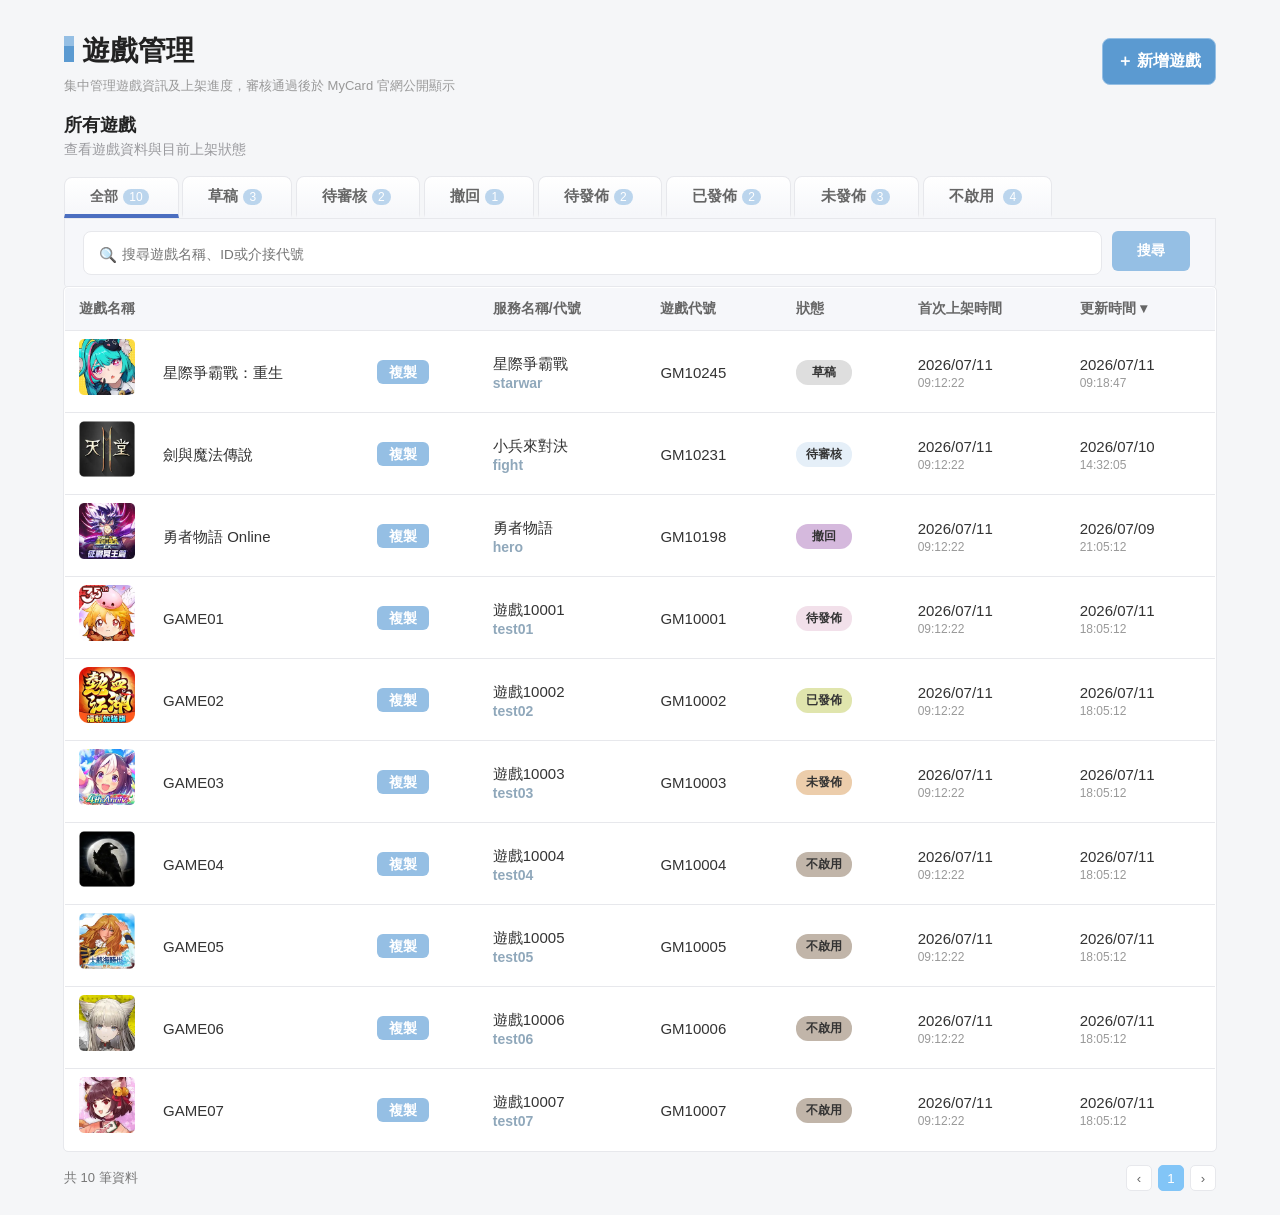
==== main.html @ 3803561d "1007頁面樣式修改" ====
<!DOCTYPE html>
<html lang="zh-Hant">
<head>
<meta charset="UTF-8">
<title>MyCard遊蹤管理系統</title>
<link rel="stylesheet" href="css/main.css">
	
<!-- jquery引入檔 -->
<script src="js/jquery-3.6.0.min.js"></script>
<script src="js/sidebar.js"></script>
<script src="js/manager.js"></script>
<script src="js/step.js"></script>




<style id="step2-done-style">
/* 步驟完成後，右側／上方步驟名稱顯示綠色 */
#stepper .step-node.done .step-label {
  color: #22A06B !important;
}
#stepper .step-node.done .step-circle {
  color: #22A06B;
}
</style>

<style id="area-tag-selected-style">
/* 顯示地區：可複選的選取狀態 */
#game-intro .area-tag li.selected {
  background: #398FE0;
  color: #fff;
}
</style>


<style id="hide-topbar-sidebar">
/* 已移除上方 Topbar 與左側 Sidebar，內容區改為全寬 */
.topbar,
.sidebar {
  display: none !important;
}

.layout {
  display: block !important;
  width: 100% !important;
  min-width: 0 !important;
  margin: 0 !important;
  padding: 0 !important;
}

.layout .main,
.main {
  width: 100% !important;
  max-width: none !important;
  margin-left: 0 !important;
  margin-right: 0 !important;
  padding-left: 0 !important;
  padding-right: 0 !important;
}
</style>

</head>
<body>
  <div class="layout">
    <div class="main">

    <!-- ============ PAGE: 功能首頁 ============ -->
    <div id="page-home">
      <div class="page-header-row">
        <div class="page-header-text">
          <div class="initial"><ol></ol></div><h1>遊戲管理</h1>
          <p>集中管理遊戲資訊及上架進度，審核通過後於 MyCard 官網公開顯示</p>
        </div>
		<!--<button class="btn-outbound" id="btnOutboard">↓ 匯出清單</button>-->
        <button type="button" class="btn-add-game" id="btnAddGame">＋ 新增遊戲</button>		
      </div>
		
	  <!--<div class="dynamic_row">
		<div class="deal">語系內容
		  <ul>
			<h5>需要你的處理</h5>
			<h6>優先完成以下事項，讓上架流程繼續往前</h6>
			<ol>查看全部 →</ol>
		  </ul>
		  <li>
		    <dl><img src="images/game_icon/icon01.webp"></dl>
			<dt>締造者：放逐之境</dt>
			<dd>審核退回 · 英文遊戲介紹待補齊</dd>
			<ol>檢視內容 →</ol>
		  </li>
		  <li>
		    <dl><img src="images/game_icon/icon02.webp"></dl>
			<dt>天堂2</dt>
			<dd>草稿 · 尚未設定預計上架日期</dd>
			<ol>檢視內容 →</ol>
		  </li>
		  <li>
		    <dl><img src="images/game_icon/icon03.webp"></dl>
			<dt>聖鬥士星矢</dt>
			<dd>草稿 · 遊戲圖示尚未上傳</dd>
			<ol>檢視內容 →</ol>
		  </li>
		</div>
	    <div class="history">
		  <ul>
			<h5>最近動態</h5>
			<h6>掌握資料與審核進度的變更</h6>
			<ol>查看記錄 →</ol>
		  </ul>
		  <li>
			<dt>締造者：放逐之境</dt>
			<dd>MyCard 已提出修改建議</dd>
			<ol>09/21 14:10</ol>
		  </li>
		  <li>
			<dt>伊莫</dt>
			<dd>合作夥伴更新了遊戲介紹</dd>
			<ol>09/20 18:04</ol>
		  </li>
		  <li>
			<dt>瑪奇 Mobile</dt>
			<dd>遊戲資料已發佈</dd>
			<ol>09/18 08:30</ol>
		  </li>
		</div>
	  </div>

        <div class="total_row">
		  <div id="total1" class="total-box gray-border">
			  <dl>遊戲總數</dl>
			  <dt class="total_gray">10</dt>
			  <dd>集中管理所有合作遊戲</dd>
		  </div>
		  <div id="total2" class="total-box gray-border">
			  <dl>待處理事項</dl>
			  <dt class="pending_brown">3</dt>
			  <dd>草稿與退回修改</dd>
		  </div>
		  <div id="total3" class="total-box gray-border">
			  <dl>審核進行中</dl>
			  <dt class="review_purple">2</dt>
			  <dd>等待 MyCard 確認</dd>
		  </div>
		  <div id="total4" class="total-box gray-border">
			  <dl>已發佈遊戲</dl>
			  <dt class="release_green">10</dt>
			  <dd>已公開於遊戲列表</dd>
		  </div>
		</div>-->


      <div class="list-header">
        <h2>所有遊戲</h2>
        <p>查看遊戲資料與目前上架狀態</p>
      
		<ul>
		  <div id="state_tab1" class="active">全部<dl>10</dl></div>
		  <div id="state_tab2" class="none">草稿<dl>3</dl></div>
		  <div id="state_tab3" class="none">待審核<dl>2</dl></div>
		  <div id="state_tab4" class="none">撤回<dl>1</dl></div>
		  <div id="state_tab5" class="none">待發佈<dl>2</dl></div>
		  <div id="state_tab6" class="none">已發佈<dl>2</dl></div>
		  <div id="state_tab7" class="none">未發佈<dl>3</dl></div>
		  <div id="state_tab8" class="none">不啟用 <dl>4</dl></div>
		</ul>	
      </div>

      
      <div class="search-row">
            <div class="search-box"><img src="images/search_icon.svg">
            <input type="text" placeholder="搜尋遊戲名稱、ID或介接代號"></div>
            <button class="btn-search">搜尋</button>
          </div> 
      <table id="table" class="t1"><!--全部-->
        <thead>
          <tr>
            <th>遊戲名稱</th>
            <th></th>
            <th></th>
	    <th>服務名稱/代號</th>
            <th>遊戲代號</th>
            <th>狀態</th>
            <th>首次上架時間</th>
            <th>更新時間 ▾</th>
          </tr>
        </thead>
        <tbody>
          <tr>
	    <td class="game-name"><a target="_self" href="#"><img src="images/game_icon/icon01.webp"></a></td>
	    <td><a target="_self" href="#">星際爭霸戰：重生</a></td>
            <td><span class="btn-copy">複製</span></td>
            <td>星際爭霸戰<br><span class="sub">starwar</span></td>
	    <td>GM10245</td>
            <td><span class="badge">草稿</span></td>
            <td>2026/07/11<br><span class="sub2">09:12:22</span></td>
            <td>2026/07/11<br><span class="sub2">09:18:47</span></td>
          </tr>
          <tr>
	    <td class="game-name"><a target="_self" href="#"><img src="images/game_icon/icon02.webp"></a></td>

            <td><a target="_self" href="#">劍與魔法傳說</a></td>
            <td><span class="btn-copy">複製</span></td>
            <td>小兵來對決<br><span class="sub">fight</span></td>
	    <td>GM10231</td>
            <td><span class="badge1">待審核</span></td>
	    <td>2026/07/11<br><span class="sub2">09:12:22</span></td>
            <td>2026/07/10<br><span class="sub2">14:32:05</span></td>
          </tr>
          <tr>
	    <td class="game-name"><a target="_self" href="#"><img src="images/game_icon/icon03.webp"></a></td>
            <td><a target="_self" href="#">勇者物語 Online</a></td>
            <td><span class="btn-copy">複製</span></td>
            <td>勇者物語<br><span class="sub">hero</span></td>
	    <td>GM10198</td>
	    <td><span class="badge5">撤回</span></td>
            <td>2026/07/11<br><span class="sub2">09:12:22</span></td>
            <td>2026/07/09<br><span class="sub2">21:05:12</span遊戲介紹></td>
          </tr>
          <tr>
	    <td class="game-name"><a target="_self" href="#"><img src="images/game_icon/icon04.webp"></a></td>
            <td><a target="_self" href="#">GAME01</a></td>
            <td><span class="btn-copy">複製</span></td>
            <td>遊戲10001<br><span class="sub">test01</span></td>
	    <td>GM10001</td> 
	    <td><span class="badge2">待發佈</span></td>
            <td>2026/07/11<br><span class="sub2">09:12:22</span></td>
            <td>2026/07/11<br><span class="sub2">18:05:12</span></td>
          </tr>
          <tr>
            <td class="game-name"><a target="_self" href="#"><img src="images/game_icon/icon05.webp"></a></td>
            <td><a target="_self" href="#">GAME02</a></td>
            <td><span class="btn-copy">複製</span></td>
	    <td>遊戲10002<br><span class="sub">test02</span></td>
            <td>GM10002</td>
	    <td><span class="badge3">已發佈</span></td>
            <td>2026/07/11<br><span class="sub2">09:12:22</span></td>
            <td>2026/07/11<br><span class="sub2">18:05:12</span></td>
          </tr>
          <tr>
	    <td class="game-name"><a target="_self" href="#"><img src="images/game_icon/icon06.webp"></a></td>
            <td><a target="_self" href="#">GAME03</a></td>
            <td><span class="btn-copy">複製</span></td>  
            <td>遊戲10003<br><span class="sub">test03</span></td>
            <td>GM10003</td>
	    <td><span class="badge6">未發佈</span></td>
            <td>2026/07/11<br><span class="sub2">09:12:22</span></td>
            <td>2026/07/11<br><span class="sub2">18:05:12</span></td>
          </tr>
          <tr>
	    <td class="game-name"><a target="_self" href="#"><img src="images/game_icon/icon07.webp"></a></td>
            <td><a target="_self" href="#">GAME04</a></td>
            <td><span class="btn-copy">複製</span></td>
	    <td>遊戲10004<br><span class="sub">test04</span></td>
            <td>GM10004</td>
	    <td><span class="badge7">不啟用</span></td>
            <td>2026/07/11<br><span class="sub2">09:12:22</span></td>
            <td>2026/07/11<br><span class="sub2">18:05:12</span></td>
          </tr>
	   <tr>
	    <td class="game-name"><a target="_self" href="#"><img src="images/game_icon/icon08.webp"></a></td>
            <td><a target="_self" href="#">GAME05</a></td>
            <td><span class="btn-copy">複製</span></td>
            <td>遊戲10005<br><span class="sub">test05</span></td>
            <td>GM10005</td>
	    <td><span class="badge7">不啟用</span></td>
            <td>2026/07/11<br><span class="sub2">09:12:22</span></td>
            <td>2026/07/11<br><span class="sub2">18:05:12</span></td>
          </tr>
	  <tr>
  	    <td class="game-name"><a target="_self" href="#"><img src="images/game_icon/icon09.webp"></a></td>
           <td><a target="_self" href="#">GAME06</a></td>
            <td><span class="btn-copy">複製</span></td>   
	    <td>遊戲10006<br><span class="sub">test06</span></td>
            <td>GM10006</td>
	    <td><span class="badge7">不啟用</span></td>
            <td>2026/07/11<br><span class="sub2">09:12:22</span></td>
            <td>2026/07/11<br><span class="sub2">18:05:12</span></td>
          </tr>
	  <tr>
	    <td class="game-name"><a target="_self" href="#"><img src="images/game_icon/icon10.webp"></a></td>
            <td><a target="_self" href="#">GAME07</a></td>
            <td><span class="btn-copy">複製</span></td>
            <td>遊戲10007<br><span class="sub">test07</span></td>
            <td>GM10007</td>
	    <td><span class="badge7">不啟用</span></td>
            <td>2026/07/11<br><span class="sub2">09:12:22</span></td>
            <td>2026/07/11<br><span class="sub2">18:05:12</span></td>
          </tr>
        </tbody>
      </table>
		
	  <table id="table" class="t2"><!--草稿-->
        <thead>
          <tr>
            <th>遊戲名稱</th>
            <th></th>
			<th>服務名稱/代號</th>
            <th>遊戲代號</th>
			<th>狀態</th>
            <th>首次上架時間</th>
            <th>更新時間 ▾</th>
          </tr>
        </thead>
        <tbody>
		  <tr>
            <td class="game-name"><img src="images/game_icon/icon05.webp"></td>
            <td>GAME01</td>
			<td>遊戲10001<br><span class="sub">test01</span></td>
            <td>GM10001</td>
			<td><span class="badge">草稿</span></td>
            <td>2026/07/11<br><span class="sub2">09:12:22</span></td>
            <td>2026/07/11<br><span class="sub2">18:05:12</span></td>
          </tr>
		  <tr>
            <td class="game-name"><img src="images/game_icon/icon08.webp"></td>
            <td>GAME02</td>
			<td>遊戲10002<br><span class="sub">test02</span></td>
            <td>GM10002</td>
			<td><span class="badge">草稿</span></td>
            <td>2026/07/11<br><span class="sub2">09:12:22</span></td>
            <td>2026/07/11<br><span class="sub2">18:05:12</span></td>
          </tr>
		  <tr>
            <td class="game-name"><img src="images/game_icon/icon08.webp"></td>
            <td>GAME03</td>
			<td>遊戲10003<br><span class="sub">test03</span></td>
            <td>GM10003</td>
			<td><span class="badge">草稿</span></td>
            <td>2026/07/11<br><span class="sub2">09:12:22</span></td>
            <td>2026/07/11<br><span class="sub2">18:05:12</span></td>
          </tr>
        </tbody>
      </table>

	  <table id="table" class="t3"><!--待審核-->
        <thead>
          <tr>
            <th>遊戲名稱</th>
            <th></th>
			<th>服務名稱/代號</th>
            <th>遊戲代號</th>
			<th>狀態</th>
            <th>首次上架時間</th>
            <th>更新時間 ▾</th>
          </tr>
        </thead>
        <tbody>
		  <tr>
            <td class="game-name"><img src="images/game_icon/icon01.webp"></td>
            <td>GAME01</td>
			<td>遊戲10001<br><span class="sub">test01</span></td>
            <td>GM10001</td>
			<td><span class="badge1">待審核</span></td>
            <td>2026/07/11<br><span class="sub2">09:12:22</span></td>
            <td>2026/07/11<br><span class="sub2">18:05:12</span></td>
          </tr>
		  <tr>
            <td class="game-name"><img src="images/game_icon/icon10.webp"></td>
            <td>GAME02</td>
			<td>遊戲10002<br><span class="sub">test02</span></td>
            <td>GM10002</td>
			<td><span class="badge1">待審核</span></td>
            <td>2026/07/11<br><span class="sub2">09:12:22</span></td>
            <td>2026/07/11<br><span class="sub2">18:05:12</span></td>
          </tr>
        </tbody>
      </table>
		
	  <table id="table" class="t4"><!--撤回-->
        <thead>
          <tr>
            <th>遊戲名稱</th>
            <th></th>
			<th>服務名稱/代號</th>
            <th>遊戲代號</th>
			<th>狀態</th>
            <th>首次上架時間</th>
            <th>更新時間 ▾</th>
          </tr>
        </thead>
        <tbody>
		  <tr>
            <td class="game-name"><img src="images/game_icon/icon01.webp"></td>
            <td>GAME01</td>
			<td>遊戲10001<br><span class="sub">test01</span></td>
            <td>GM10001</td>
			<td><span class="badge5">撤回</span></td>
            <td>2026/07/11<br><span class="sub2">09:12:22</span></td>
            <td>2026/07/11<br><span class="sub2">18:05:12</span></td>
          </tr>
        </tbody>
      </table>
		
	  <table id="table" class="t5"><!--待發佈-->
        <thead>
          <tr>
            <th>遊戲名稱</th>
            <th></th>
			<th>服務名稱/代號</th>
            <th>遊戲代號</th>
			<th>狀態</th>
            <th>首次上架時間</th>
            <th>更新時間 ▾</th>
          </tr>
        </thead>
        <tbody>
		  <tr>
            <td class="game-name"><img src="images/game_icon/icon01.webp"></td>
            <td>GAME01</td>
			<td>遊戲10001</td>
            <td>GM10001<br><span class="sub">test01</span></td>
			<td><span class="badge2">待發佈</span></td>
            <td>2026/07/11<br><span class="sub2">09:12:22</span></td>
            <td>2026/07/11<br><span class="sub2">18:05:12</span></td>
          </tr>
		  <tr>
            <td class="game-name"><img src="images/game_icon/icon02.webp"></td>
            <td>GAME01</td>
			<td>遊戲10001<br><span class="sub">test01</span></td>
            <td>GM10001</td>
			<td><span class="badge2">待發佈</span></td>
            <td>2026/07/11<br><span class="sub2">09:12:22</span></td>
            <td>2026/07/11<br><span class="sub2">18:05:12</span></td>
          </tr>
        </tbody>
      </table>
		
	  <table id="table" class="t6"><!--已發佈-->
        <thead>
          <tr>
            <th>遊戲名稱</th>
            <th></th>
			<th>服務名稱/代號</th>
            <th>遊戲代號</th>
			<th>狀態</th>
            <th>首次上架時間</th>
            <th>更新時間 ▾</th>
          </tr>
        </thead>
        <tbody>
		  <tr>
            <td class="game-name"><img src="images/game_icon/icon03.webp"></td>
            <td>GAME01</td>
			<td>遊戲10001<br><span class="sub">test01</span></td>
            <td>GM10001</td>
			<td><span class="badge3">已發佈</span></td>
            <td>2026/07/11<br><span class="sub2">09:12:22</span></td>
            <td>2026/07/11<br><span class="sub2">18:05:12</span></td>
          </tr>
		  <tr>
            <td class="game-name"><img src="images/game_icon/icon05.webp"></td>
            <td>GAME01</td>
			<td>遊戲10001<br><span class="sub">test01</span></td>
            <td>GM10001</td>
			<td><span class="badge3">已發佈</span></td>
            <td>2026/07/11<br><span class="sub2">09:12:22</span></td>
            <td>2026/07/11<br><span class="sub2">18:05:12</span></td>
          </tr>
        </tbody>
      </table>
		
	  <table id="table" class="t7"><!--未發佈-->
        <thead>
          <tr>
            <th>遊戲名稱</th>
            <th></th>
			<th>服務名稱/代號</th>
            <th>遊戲代號</th>
			<th>狀態</th>
            <th>首次上架時間</th>
            <th>更新時間 ▾</th>
          </tr>
        </thead>
        <tbody>
		  <tr>
            <td class="game-name"><img src="images/game_icon/icon07.webp"></td>
            <td>GAME01</td>
			<td>遊戲10001<br><span class="sub">test01</span></td>
            <td>GM10001</td>
			<td><span class="badge6">未發佈</span></td>
            <td>2026/07/11<br><span class="sub2">09:12:22</span></td>
            <td>2026/07/11<br><span class="sub2">18:05:12</span></td>
          </tr>
		  <tr>
            <td class="game-name"><img src="images/game_icon/icon08.webp"></td>
            <td>GAME01</td>
			<td>遊戲10001<br><span class="sub">test01</span></td>
            <td>GM10001</td>
			<td><span class="badge6">未發佈</span></td>
            <td>2026/07/11<br><span class="sub2">09:12:22</span></td>
            <td>2026/07/11<br><span class="sub2">18:05:12</span></td>
          </tr>
		  <tr>
            <td class="game-name"><img src="images/game_icon/icon09.webp"></td>
            <td>GAME01</td>
			<td>遊戲10001<br><span class="sub">test01</span></td>
            <td>GM10001</td>
			<td><span class="badge6">未發佈</span></td>
            <td>2026/07/11<br><span class="sub2">09:12:22</span></td>
            <td>2026/07/11<br><span class="sub2">18:05:12</span></td>
          </tr>
        </tbody>
      </table>
		
	  <table id="table" class="t8"><!--不啟用-->
        <thead>
          <tr>
            <th>遊戲名稱</th>
            <th></th>
			<th>服務名稱/代號</th>
            <th>遊戲代號</th>
			<th>狀態</th>
            <th>首次上架時間</th>
            <th>更新時間 ▾</th>
          </tr>
        </thead>
        <tbody>
		  <tr>
            <td class="game-name"><img src="images/game_icon/icon05.webp"></td>
            <td>GAME01</td>
			<td>遊戲10001<br><span class="sub">test01</span></td>
            <td>GM10001</td>
			<td><span class="badge7">不啟用</span></td>
            <td>2026/07/11<br><span class="sub2">09:12:22</span></td>
            <td>2026/07/11<br><span class="sub2">18:05:12</span></td>
          </tr>
		  <tr>
            <td class="game-name"><img src="images/game_icon/icon06.webp"></td>
            <td>GAME01</td>
			<td>遊戲10002<br><span class="sub">test02</span></td>
            <td>GM10002</td>
			<td><span class="badge7">不啟用</span></td>
            <td>2026/07/11<br><span class="sub2">09:12:22</span></td>
            <td>2026/07/11<br><span class="sub2">18:05:12</span></td>
          </tr>
		  <tr>
            <td class="game-name"><img src="images/game_icon/icon07.webp"></td>
            <td>GAME01</td>
			<td>遊戲10003<br><span class="sub">test03</span></td>
            <td>GM10003</td>
			<td><span class="badge7">不啟用</span></td>
            <td>2026/07/11<br><span class="sub2">09:12:22</span></td>
            <td>2026/07/11<br><span class="sub2">18:05:12</span></td>
          </tr>
		  <tr>
            <td class="game-name"><img src="images/game_icon/icon09.webp"></td>
            <td>GAME01</td>
			<td>遊戲10004<br><span class="sub">test04</span></td>
            <td>GM10004</td>
			<td><span class="badge7">不啟用</span></td>
            <td>2026/07/11<br><span class="sub2">09:12:22</span></td>
            <td>2026/07/11<br><span class="sub2">18:05:12</span></td>
          </tr>
        </tbody>
      </table>
		
      <div class="table-footer">
        <span>共 10 筆資料</span>
        <div class="pager">
          <button>‹</button>
          <button class="active">1</button>
          <button>›</button>
        </div>
      </div>

 
    </div>

    <!-- ============ PAGE: 填寫流程（Wizard） ============ -->
    <div id="page-wizard" style="display:none;">
      <div class="page-inner">

        <div class="page-header-row">
          <div class="page-header-text">
            <div class="initial"><ol></ol></div><h1>新增遊戲</h1>
            <p>分步完成資料。草稿只會保留在這次開啟的頁面中</p>
            <p class="notice-text">注意：填寫過程中如果需要先離開，記得先儲存目前資料；確認都填寫完成後，再送出審核<br>
                                   審核通過後，MyCard 將協助您將遊戲資料公開於官網</p>
          </div>
          <div class="header-actions">
            <button class="btn-ghost" id="btnWithdraw">撤回審核</button>
            <button class="btn-ghost primary-ghost" id="btnSave">儲存草稿</button>
            <button class="btn-ghost primary-ghost" id="btnSaveTop">送出審核</button>
          </div>
        </div>

        <div class="proto-demo-toggle" id="protoDemoToggleWrap" style="display:none;">
          <label>
            <input type="checkbox" id="simulateFailToggle">
            原型測試用：勾選以模擬「儲存草稿」失敗狀態
          </label>
        </div>

        <div class="stepper" id="stepper">
          <div class="step-node current" data-step="1">
            <div class="step-circle">1<span class="status-badge warn">!</span></div>
            <span class="step-label">基本資料</span>
          </div>

          <div class="step-node" data-step="2">
            <div class="step-circle">2<span class="status-badge warn">!</span></div>
            <span class="step-label">遊戲介紹</span>
          </div>

          <div class="step-node" data-step="3">
            <div class="step-circle">3<span class="status-badge warn">!</span></div>
            <span class="step-label">儲值入口</span>
          </div>

          <div class="step-node" data-step="4">
            <div class="step-circle">4<span class="status-badge warn">!</span></div>
            <span class="step-label">官方與社群連結</span>
          </div>

          <div class="step-node" data-step="5">
            <div class="step-circle">5<span class="status-badge warn">!</span></div>
            <span class="step-label">期望上架時間</span>
          </div>
        </div>

        <div class="content-card">

          <!-- Step 1: 遊戲基本識別資料 -->
          <div class="step-content" id="step-content-1">
			<div id="status"><span class="badge">草稿</span></div>
			<div id="button_list">
              <a class="button-list-prev" id="prevBtn1" style="text-decoration:none;display:none!important;align-items:left;">‹ 上一步</a>
                <span class="step-count" id="Text">尚未儲存 · 僅供預覽</span>
                <div style="display:inline;align-items:center;gap:10px;">
                <button class="btn-submit" id="btnSubmit" style="display:none;align-items:right;">送出審核</button>
			    <button class="button-list-next" id="nextBtn1" style="display:inline;align-items:right;">下一步 ›</button>
			    <button class="btn-sub primary-ghost" id="btnRetract" style="display:inline;align-items:right;">撤回審核</button>
				<button class="btn-sub primary-ghost" id="btnPPreview" style="display:inline;align-items:right;">預覽</button>
				<button class="btn-sub2 primary-ghost" id="btnDraft" style="display:inline;align-items:right;">儲存草稿</button>
			    <div id="copyright">©Soft-World Corp. All Rights Reserved.</div>
              </div>
			</div>
            <h2 class="block-title">基本資料</h2>
            <p class="block-desc">填寫遊戲基本資訊，供 MyCard 進行資料確認及後續服務設定</p>

            <div class="field-group" id="field-company">
              <div class="field-label-row">
                <span class="field-label">公司名稱</span>
                <span class="required-star">*</span>
                <span class="tooltip-wrap">
                  <button class="tooltip-icon" type="button">?</button>
                  <div class="tooltip-popover">此資訊不會公開顯示</div>
                </span>
              </div>
              <div class="field-caption">請填寫合約上的完整公司名稱</div>
              <input class="field-input" type="text" id="field-company-input" placeholder="公司名稱">
              <div class="field-error-msg" style="display:none;">⚠ 公司名稱為必填</div>
            </div>

            <div class="field-group">
              <div class="field-label-row">
                <span class="field-label">介接代號</span>
                <span class="required-star">*</span>
                <span class="tooltip-wrap">
                  <button class="tooltip-icon" type="button">?</button>
                  <div class="tooltip-popover">由貴公司與 MyCard 合作窗口約定的服務代號，用於系統比對資料，如不清楚請洽合作窗口</div>
                </span>
              </div>
              <div class="field-caption">參數名稱：FacServiceId</div>
              <div class="select-wrap">
                <input class="field-input" type="text" id="field-service-input" placeholder="介接代號" readonly>
              </div>
            </div>

            <div class="field-group">
              <div class="field-label-row">
                <span class="field-label">遊戲 ID</span>
                <span class="required-star">*</span>
                <span class="tooltip-wrap">
                  <button class="tooltip-icon" type="button">?</button>
                  <div class="tooltip-popover">用於系統比對遊戲資料，請填寫正確的遊戲代號；若不清楚請洽 MyCard 窗口取得</div>
                </span>
              </div>
              <div class="field-caption">參數名稱：FacGameId</div>
              <input class="field-input" type="text" id="field-gamecode-input" placeholder="遊戲代號">
            </div>
			  
			<div class="field-group">
              <div class="field-label-row">
                <span class="field-label">遊戲官方名稱（繁體中文）</span>
                <span class="required-star">*</span>
                <span class="tooltip-wrap">
                  <button class="tooltip-icon" type="button">?</button>
                  <div class="tooltip-popover">請填寫遊戲官方繁體中文名稱</div>
                </span>
              </div>
              <input class="field-input" type="text" id="field-gamecode-input" placeholder="遊戲官方名稱">
            </div>
          </div>

          <!-- Step 2: 遊戲介紹 -->
          <div class="step-content" id="step-content-2" style="display:none;">
			<div id="status"><span class="badge">草稿</span></div>
			<div id="button_list">
              <a class="button-list-prev" id="prevBtn2" style="text-decoration:none;display:inline;align-items:left;">‹ 上一步</a>
                <span class="step-count" id="Text">請先點擊「＋ 新增語系」選擇語系，再填寫遊戲名稱與文字介紹</span>
                <div style="display:inline;align-items:center;gap:10px;">
                <button class="btn-submit" id="btnSubmit" style="display:none;align-items:right;">送出審核</button>
			    <button class="button-list-next" id="nextBtn2" style="display:inline;align-items:right;">下一步 ›</button>
			    <button class="btn-sub primary-ghost" id="btnRetract" style="display:inline;align-items:right;">撤回審核</button>
				<button class="btn-sub primary-ghost" id="btnPPreview" style="display:inline;align-items:right;">預覽</button>
			    <button class="btn-sub2 primary-ghost" id="btnDraft2" style="display:inline;align-items:right;">儲存草稿</button>
			    <div id="copyright">©Soft-World Corp. All Rights Reserved.</div>
              </div>
			</div>
            <h2 class="block-title">遊戲介紹</h2>
            <p class="block-desc">填寫遊戲介紹及展示素材，讓玩家快速了解您的遊戲</p>
			  
<div id="game-intro">
	<h5>語系內容</h5><h6>以下兩個欄位依語系分別填寫：先選語系 → 填寫名稱與介紹 → 選擇顯示地區</h6>
	
            <div class="lang-tab-row">
              <div class="lang-tabs" id="langTabs">
                <div class="lang-tab active displaynone" data-lang="zh">繁體中文<span class="required-star">*</span></div>
 
                <div class="lang-tab-add-new" id="langAddBtn"><span class="plus-icon">+</span> 新增語系
                  <div class="lang-add-menu" id="langAddMenu">
					<div class="lang-add-item" data-lang="zh" data-label="繁體中文">繁體中文</div>
					<div class="lang-add-item" data-lang="en" data-label="English">English</div>
                    <div class="lang-add-item" data-lang="zhcn" data-label="简体中文">简体中文</div>
                    <div class="lang-add-item" data-lang="ja" data-label="日本語">日本語</div>
                    <div class="lang-add-item" data-lang="th" data-label="ภาษาไทย">ภาษาไทย</div>
                    <div class="lang-add-item" data-lang="vi" data-label="Bahasa Indonesia">Bahasa Indonesia</div>
                  </div>
                </div>
              </div>
            </div>
	<div class="not-ready">尚未新增語系，請點擊「＋ 新增語系」開始填寫（至少需新增一個語系）</div>     
	        
            <div class="lang-field-box" id="langFieldBox" style="display:none;">
              <div class="field-group">
				<h4>語系</h4><h3 id="currentLangTitle">繁體中文</h3>
                <div class="field-label-row">
                  <span class="field-label">遊戲名稱</span>
                  <span class="required-star">*</span>
                  <span class="tooltip-wrap">
                    <button class="tooltip-icon" type="button">?</button>
                    <div class="tooltip-popover">填寫此語系下您希望公開的遊戲名稱，將顯示於官網頁面</div>
                  </span>
                </div>
                <div class="field-caption">填寫您希望公開顯示的遊戲名稱。</div>
                <input class="field-input" type="text" id="field-gamename-input" placeholder="遊戲名稱">
              </div>

              <div class="field-group">
                <div class="field-label-row">
                  <span class="field-label">文字介紹</span>
                  <span class="required-star">*</span>
                  <span class="tooltip-wrap">
                    <button class="tooltip-icon" type="button">?</button>
                    <div class="tooltip-popover">介紹遊戲特色、玩法與世界觀</div>
                  </span>
                </div>
                <div class="field-caption">填寫遊戲介紹內容，供用戶了解您的遊戲</div>
                <div class="rt-toolbar">
                  <span><b>B</b></span><span><i>I</i></span><span><u>U</u></span><span><s>S</s></span><span>HTML</span><span>•</span><span>1.</span><span>&lt;&gt;</span>
                </div>
                <textarea class="rt-textarea" id="field-desc-input" placeholder="遊戲介紹內容"></textarea>
				<div class="field-label-row">
                  <span class="field-label">顯示地區</span>
                  <span class="required-star">*</span><span class="multiple_select">可多選</span>
                </div>
                <div class="field-caption">選擇此語系要出現在哪些地區的網站，已被其他語系選用的地區會鎖定</div>
				<div class="area-tag">
					<li>台灣</li>
					<li>Global</li>
					<li>印尼</li>
					<li>香港</li>
					<li>馬來西亞</li>
					<li>中國大陸</li>
					<li>泰國</li>
					<li>日本</li>
				</div>
              </div>
            </div>
</div>		  
            <div class="field-group">
              <div class="field-label-row">
                <span class="field-label">遊戲簡稱</span>
                <span class="tooltip-wrap">
                  <button class="tooltip-icon" type="button">?</button>
                  <div class="tooltip-popover">請填寫遊戲常用簡稱</div>
                </span>
              </div>
              <div class="field-caption">無簡稱可不填</div>
              <input class="field-input" type="text" id="field-shortname-input" placeholder="遊戲簡稱">
            </div>

            <div class="field-group">
              <div class="field-label-row">
                <span class="field-label">遊戲Icon圖片</span>
                <span class="required-star">*</span>
                <span class="tooltip-wrap">
                  <button class="tooltip-icon" type="button">?</button>
                  <div class="tooltip-popover">點擊或拖曳上傳圖示</div>
                </span>
              </div>
              <div class="field-caption">JPG / PNG / WEBP，最大 5MB</div>
              <div class="upload-row">
                <div class="upload-box" id="iconUpload">
<!--ICON圖片上傳-->
<div class="icon-uploader" id="iconUploader">
  <input
    type="file"
    id="iconFileInput"
    accept="image/jpeg,image/png,image/webp"
    hidden
  />

  <!-- 初始上傳畫面 -->
  <div class="icon-upload-content" id="iconUploadContent">
    <svg
            xmlns="http://www.w3.org/2000/svg"
            width="64"
            height="52"
            viewBox="0 0 64 52"
            fill="none"
            aria-hidden="true"
          >
            <path
              d="M17 39H46C54 39 60 33 60 26
                 C60 19 54 14 47 14
                 C45 6 38 2 30 3
                 C21 4 16 10 14 18
                 C6 18 2 23 2 29
                 C2 35 8 39 17 39Z"
              stroke="#398FE0"
              stroke-width="3.5"
              stroke-linecap="round"
              stroke-linejoin="round"
            />

            <path
              d="M32 43V24M24 32L32 24L40 32"
              stroke="#398FE0"
              stroke-width="3.5"
              stroke-linecap="round"
              stroke-linejoin="round"
            />
          </svg>

    <div class="upload-main-text">拖曳圖片至此上傳</div>
    <div class="upload-format-text">支援 JPG / PNG / WEBP</div>

    <button
      type="button"
      class="upload-button"
      id="iconSelectButton"
    >
      選擇圖片
    </button>
  </div>

  <!-- 上傳後顯示縮圖 -->
  <div class="icon-preview" id="iconPreview" hidden>
    <img id="iconPreviewImage" alt="ICON 圖片預覽" />

    <button
      type="button"
      class="upload-button preview-reselect-button"
      id="iconReselectButton"
    >
      重新選擇圖片
    </button>
  </div>

  <div class="upload-error" id="iconUploadError" role="alert"></div>
</div>
                </div>
              </div>
            </div>

            <div class="field-group">
              <div class="field-label-row">
                <span class="field-label">遊戲輪播圖片</span>
                <span class="required-star">*</span>
                <span class="tooltip-wrap">
                  <button class="tooltip-icon" type="button">?</button>
                  <div class="tooltip-popover">點擊或拖曳上傳圖示</div>
                </span>
              </div>
              <div class="field-caption">JPG / PNG / WEBP・最多 6 張・建議 16:9</div>
              <div class="upload-row" id="carouselRow">
<!--6輪播圖上傳-->
<div class="icu6-uploader" id="icu6Uploader">

  <div class="icu6-grid">

    <!-- 六個獨立上傳欄位 -->
    <div class="icu6-card" data-slot="1">
      <input class="icu6-file-input" type="file"
             accept="image/jpeg,image/png,image/webp"
             aria-label="選擇輪播圖片 1">
      <div class="icu6-upload-box">
        <div class="icu6-empty">
          <div class="icu6-cloud-icon">
		  <svg
            xmlns="http://www.w3.org/2000/svg"
            width="64"
            height="52"
            viewBox="0 0 64 52"
            fill="none"
            aria-hidden="true"
          >
            <path
              d="M17 39H46C54 39 60 33 60 26
                 C60 19 54 14 47 14
                 C45 6 38 2 30 3
                 C21 4 16 10 14 18
                 C6 18 2 23 2 29
                 C2 35 8 39 17 39Z"
              stroke="#398FE0"
              stroke-width="3.5"
              stroke-linecap="round"
              stroke-linejoin="round"
            />

            <path
              d="M32 43V24M24 32L32 24L40 32"
              stroke="#398FE0"
              stroke-width="3.5"
              stroke-linecap="round"
              stroke-linejoin="round"
            />
          </svg>
		  </div>
          <div class="icu6-upload-title">拖曳圖片至此上傳</div>
          <div class="icu6-upload-format">支援 JPG / PNG / WEBP</div>
          <button type="button" class="icu6-select-button">選擇圖片</button>
        </div>
        <div class="icu6-preview" hidden>
          <img class="icu6-preview-image" alt="輪播圖片 1 縮圖">
          <button type="button" class="icu6-reselect-button">重新選擇圖片</button>
        </div>
      </div>
      <div class="icu6-error" aria-live="polite"></div>
    </div>

    <div class="icu6-card" data-slot="2">
      <input class="icu6-file-input" type="file"
             accept="image/jpeg,image/png,image/webp"
             aria-label="選擇輪播圖片 2">
      <div class="icu6-upload-box">
        <div class="icu6-empty">
          <div class="icu6-cloud-icon">
		  <svg
            xmlns="http://www.w3.org/2000/svg"
            width="64"
            height="52"
            viewBox="0 0 64 52"
            fill="none"
            aria-hidden="true"
          >
            <path
              d="M17 39H46C54 39 60 33 60 26
                 C60 19 54 14 47 14
                 C45 6 38 2 30 3
                 C21 4 16 10 14 18
                 C6 18 2 23 2 29
                 C2 35 8 39 17 39Z"
              stroke="#398FE0"
              stroke-width="3.5"
              stroke-linecap="round"
              stroke-linejoin="round"
            />

            <path
              d="M32 43V24M24 32L32 24L40 32"
              stroke="#398FE0"
              stroke-width="3.5"
              stroke-linecap="round"
              stroke-linejoin="round"
            />
          </svg>
		  </div>
          <div class="icu6-upload-title">拖曳圖片至此上傳</div>
          <div class="icu6-upload-format">支援 JPG / PNG / WEBP</div>
          <button type="button" class="icu6-select-button">選擇圖片</button>
        </div>
        <div class="icu6-preview" hidden>
          <img class="icu6-preview-image" alt="輪播圖片 2 縮圖">
          <button type="button" class="icu6-reselect-button">重新選擇圖片</button>
        </div>
      </div>
      <div class="icu6-error" aria-live="polite"></div>
    </div>

    <div class="icu6-card" data-slot="3">
      <input class="icu6-file-input" type="file"
             accept="image/jpeg,image/png,image/webp"
             aria-label="選擇輪播圖片 3">
      <div class="icu6-upload-box">
        <div class="icu6-empty">
          <div class="icu6-cloud-icon">
		  <svg
            xmlns="http://www.w3.org/2000/svg"
            width="64"
            height="52"
            viewBox="0 0 64 52"
            fill="none"
            aria-hidden="true"
          >
            <path
              d="M17 39H46C54 39 60 33 60 26
                 C60 19 54 14 47 14
                 C45 6 38 2 30 3
                 C21 4 16 10 14 18
                 C6 18 2 23 2 29
                 C2 35 8 39 17 39Z"
              stroke="#398FE0"
              stroke-width="3.5"
              stroke-linecap="round"
              stroke-linejoin="round"
            />

            <path
              d="M32 43V24M24 32L32 24L40 32"
              stroke="#398FE0"
              stroke-width="3.5"
              stroke-linecap="round"
              stroke-linejoin="round"
            />
          </svg>
		  </div>
          <div class="icu6-upload-title">拖曳圖片至此上傳</div>
          <div class="icu6-upload-format">支援 JPG / PNG / WEBP</div>
          <button type="button" class="icu6-select-button">選擇圖片</button>
        </div>
        <div class="icu6-preview" hidden>
          <img class="icu6-preview-image" alt="輪播圖片 3 縮圖">
          <button type="button" class="icu6-reselect-button">重新選擇圖片</button>
        </div>
      </div>
      <div class="icu6-error" aria-live="polite"></div>
    </div>

    <div class="icu6-card" data-slot="4">
      <input class="icu6-file-input" type="file"
             accept="image/jpeg,image/png,image/webp"
             aria-label="選擇輪播圖片 4">
      <div class="icu6-upload-box">
        <div class="icu6-empty">
          <div class="icu6-cloud-icon">
		  <svg
            xmlns="http://www.w3.org/2000/svg"
            width="64"
            height="52"
            viewBox="0 0 64 52"
            fill="none"
            aria-hidden="true"
          >
            <path
              d="M17 39H46C54 39 60 33 60 26
                 C60 19 54 14 47 14
                 C45 6 38 2 30 3
                 C21 4 16 10 14 18
                 C6 18 2 23 2 29
                 C2 35 8 39 17 39Z"
              stroke="#398FE0"
              stroke-width="3.5"
              stroke-linecap="round"
              stroke-linejoin="round"
            />

            <path
              d="M32 43V24M24 32L32 24L40 32"
              stroke="#398FE0"
              stroke-width="3.5"
              stroke-linecap="round"
              stroke-linejoin="round"
            />
          </svg>
		  </div>
          <div class="icu6-upload-title">拖曳圖片至此上傳</div>
          <div class="icu6-upload-format">支援 JPG / PNG / WEBP</div>
          <button type="button" class="icu6-select-button">選擇圖片</button>
        </div>
        <div class="icu6-preview" hidden>
          <img class="icu6-preview-image" alt="輪播圖片 4 縮圖">
          <button type="button" class="icu6-reselect-button">重新選擇圖片</button>
        </div>
      </div>
      <div class="icu6-error" aria-live="polite"></div>
    </div>

    <div class="icu6-card" data-slot="5">
      <input class="icu6-file-input" type="file"
             accept="image/jpeg,image/png,image/webp"
             aria-label="選擇輪播圖片 5">
      <div class="icu6-upload-box">
        <div class="icu6-empty">
          <div class="icu6-cloud-icon">
		  <svg
            xmlns="http://www.w3.org/2000/svg"
            width="64"
            height="52"
            viewBox="0 0 64 52"
            fill="none"
            aria-hidden="true"
          >
            <path
              d="M17 39H46C54 39 60 33 60 26
                 C60 19 54 14 47 14
                 C45 6 38 2 30 3
                 C21 4 16 10 14 18
                 C6 18 2 23 2 29
                 C2 35 8 39 17 39Z"
              stroke="#398FE0"
              stroke-width="3.5"
              stroke-linecap="round"
              stroke-linejoin="round"
            />

            <path
              d="M32 43V24M24 32L32 24L40 32"
              stroke="#398FE0"
              stroke-width="3.5"
              stroke-linecap="round"
              stroke-linejoin="round"
            />
          </svg>
		  </div>
          <div class="icu6-upload-title">拖曳圖片至此上傳</div>
          <div class="icu6-upload-format">支援 JPG / PNG / WEBP</div>
          <button type="button" class="icu6-select-button">選擇圖片</button>
        </div>
        <div class="icu6-preview" hidden>
          <img class="icu6-preview-image" alt="輪播圖片 5 縮圖">
          <button type="button" class="icu6-reselect-button">重新選擇圖片</button>
        </div>
      </div>
      <div class="icu6-error" aria-live="polite"></div>
    </div>

    <div class="icu6-card" data-slot="6">
      <input class="icu6-file-input" type="file"
             accept="image/jpeg,image/png,image/webp"
             aria-label="選擇輪播圖片 6">
      <div class="icu6-upload-box">
        <div class="icu6-empty">
          <div class="icu6-cloud-icon">
		  <svg
            xmlns="http://www.w3.org/2000/svg"
            width="64"
            height="52"
            viewBox="0 0 64 52"
            fill="none"
            aria-hidden="true"
          >
            <path
              d="M17 39H46C54 39 60 33 60 26
                 C60 19 54 14 47 14
                 C45 6 38 2 30 3
                 C21 4 16 10 14 18
                 C6 18 2 23 2 29
                 C2 35 8 39 17 39Z"
              stroke="#398FE0"
              stroke-width="3.5"
              stroke-linecap="round"
              stroke-linejoin="round"
            />

            <path
              d="M32 43V24M24 32L32 24L40 32"
              stroke="#398FE0"
              stroke-width="3.5"
              stroke-linecap="round"
              stroke-linejoin="round"
            />
          </svg>
		  </div>
          <div class="icu6-upload-title">拖曳圖片至此上傳</div>
          <div class="icu6-upload-format">支援 JPG / PNG / WEBP</div>
          <button type="button" class="icu6-select-button">選擇圖片</button>
        </div>
        <div class="icu6-preview" hidden>
          <img class="icu6-preview-image" alt="輪播圖片 6 縮圖">
          <button type="button" class="icu6-reselect-button">重新選擇圖片</button>
        </div>
      </div>
      <div class="icu6-error" aria-live="polite"></div>
    </div>

  </div>
</div>
			  
              </div>		 
              <!--<div class="upload-caption">至少上傳1張即可，不需要6張全部上傳</div>-->
            </div>

            <div class="field-group">
              <div class="field-label-row">
                <span class="field-label">遊戲標籤</span>
                <span class="required-star">*</span>
                <span class="tooltip-wrap">
                  <button class="tooltip-icon" type="button">?</button>
                  <div class="tooltip-popover">方便玩家依標籤找到您的遊戲</div>
                </span>
              </div>
              <div class="field-caption">設定遊戲標籤，方便用戶依標籤找到您的遊戲</div>
              <div class="tag-row">
                <input class="field-input tag-input" type="text" id="field-tags-input" placeholder="遊戲標籤" readonly>
                <button class="btn-tag-select" type="button" id="btnTagSelect">選擇標籤</button>
              </div>
            </div>

            <div class="field-group">
              <div class="field-label-row">
                <span class="field-label">遊玩裝置</span>
                <span class="required-star">*</span>
                <span class="tooltip-wrap">
                  <button class="tooltip-icon" type="button">?</button>
                  <div class="tooltip-popover">可複選，請勾選此遊戲支援的所有遊玩裝置</div>
                </span>
              </div>
              <div class="field-caption">請選擇遊戲支援的遊玩平台</div>
              <div class="checkbox-row">
                <label class="checkbox-option"><input type="checkbox" name="playDevice" value="mobile"><span class="checkbox-box"></span><span>手機</span></label>
                <label class="checkbox-option"><input type="checkbox" name="playDevice" value="pc"><span class="checkbox-box"></span><span>PC</span></label>
                <label class="checkbox-option"><input type="checkbox" name="playDevice" value="xbox"><span class="checkbox-box"></span><span>Xbox</span></label>
                <label class="checkbox-option"><input type="checkbox" name="playDevice" value="playstation"><span class="checkbox-box"></span><span>PlayStation</span></label>
                <label class="checkbox-option"><input type="checkbox" name="playDevice" value="Switch / Switch2 "><span class="checkbox-box"></span><span>Switch/Switch2</span></label>
                <label class="checkbox-option"><input type="checkbox" name="playDevice" value="Steam"><span class="checkbox-box"></span><span>Steam</span></label>
              </div>
            </div>

            <div class="field-group">
              <div class="field-label-row">
                <span class="field-label">遊戲分級</span>
                <span class="required-star">*</span>
                <span class="tooltip-wrap">
                  <button class="tooltip-icon" type="button">?</button>
                  <div class="tooltip-popover">請依據數位發展部公告之遊戲分級標準選擇對應級別</div>
                </span>
              </div>
              <div class="field-caption">請依台灣遊戲分級制度選擇適用的遊戲分級</div>
              <div class="select-wrap">
                <select class="field-input" id="field-rating-select" required>
                  <option value="" disabled selected>遊戲分級</option>
                  <option value="general">普遍級</option>
                  <option value="protect">保護級</option>
                  <option value="guide12">輔導級12+</option>
                  <option value="guide15">輔導級15+</option>
                  <option value="restricted">限制級</option>
                </select>
              </div>
            </div>
          </div>

          <!-- Step 3: 儲值入口 -->
          <div class="step-content" id="step-content-3" style="display:none;">
			<div id="status"><span class="badge">草稿</span></div>
			<div id="button_list">
              <a class="button-list-prev" id="prevBtn3" style="text-decoration:none;display:inline;align-items:left;">‹ 上一步</a>
                <span class="step-count" id="Text">尚未儲存 · 僅供預覽</span>
                <div style="display:inline;align-items:center;gap:10px;">
                <button class="btn-submit" id="btnSubmit" style="display:none;align-items:right;">送出審核</button>
			    <button class="button-list-next" id="nextBtn3" style="display:inline;align-items:right;">下一步 ›</button>
			    <button class="btn-sub primary-ghost" id="btnRetract" style="display:inline;align-items:right;">撤回審核</button>
				<button class="btn-sub primary-ghost" id="btnPPreview" style="display:inline;align-items:right;">預覽</button>
				<button class="btn-sub2 primary-ghost" id="btnDraft3" style="display:inline;align-items:right;">儲存草稿</button>
			    <div id="copyright">©Soft-World Corp. All Rights Reserved.</div>
              </div>
			</div>
            <h2 class="block-title">儲值入口</h2>
            <p class="block-desc">選擇遊戲提供的 MyCard 儲值方式，並提供相關連結</p>

            <div class="field-group">
              <div class="field-label-row">
                <span class="field-label">儲值方式</span>
                <span class="tooltip-wrap">
                  <button class="tooltip-icon" type="button">?</button>
                  <div class="tooltip-popover">可複選，請勾選此遊戲提供的 MyCard 儲值方式，勾選後將顯示對應的填寫欄位</div>
                </span>
              </div>
              <div class="field-caption">選擇此遊戲提供的MyCard 儲值方式</div>
              <div class="checkbox-row">
                <label class="checkbox-option"><input type="checkbox" id="topup-web" name="topupMethod" value="web"><span class="checkbox-box"></span><span>網頁儲值</span></label>
                <label class="checkbox-option"><input type="checkbox" id="topup-mobile" name="topupMethod" value="mobile"><span class="checkbox-box"></span><span>手機內儲值</span></label>
                <label class="checkbox-option"><input type="checkbox" id="topup-pc" name="topupMethod" value="pc"><span class="checkbox-box"></span><span>PC儲值</span></label>
              </div>
            </div>

            <!-- 網頁儲值 -->
            <div id="topup-section-web" class="topup-method-box method-web" style="display:none;">
              <div class="topup-method-title-row">
                <span class="topup-method-tag">網頁儲值</span>
              </div>
              <div class="field-group">
                <div class="field-label-row">
                  <span class="field-label">web shop 連結</span>

                  <span class="tooltip-wrap">
                    <button class="tooltip-icon" type="button">?</button>
                    <div class="tooltip-popover">請貼上完整網址，需以 https:// 開頭</div>
                  </span>
                </div>
                <div class="field-caption">提供含MyCard 儲值功能的網頁商店連結</div>
                <input class="field-input" type="text" id="field-webshop-input" placeholder="https://">
              </div>
            </div>

            <!-- 手機內儲值 -->
            <div id="topup-section-mobile" class="topup-method-box method-mobile" style="display:none;">
              <div class="topup-method-title-row">
                <span class="topup-method-tag">手機內儲值</span>
              </div>
              <div class="field-group">
                <div class="field-label-row">
                  <span class="field-label">Android APK 連結</span>
 
                  <span class="tooltip-wrap">
                    <button class="tooltip-icon" type="button">?</button>
                    <div class="tooltip-popover">請提供可直接下載 APK 安裝檔的網址</div>
                  </span>
                </div>
                <div class="field-caption">提供含MyCard 儲值功能的APK安裝包供用戶下載</div>
                <input class="field-input" type="text" id="field-androidapk-input" placeholder="https://">
              </div>

              <div class="field-group">
                <div class="field-label-row">
                  <span class="field-label">iOS App Store 連結</span>
                  <span class="tooltip-wrap">
                    <button class="tooltip-icon" type="button">?</button>
                    <div class="tooltip-popover">請貼上完整的 App Store 商店網址，需以 https:// 開頭</div>
                  </span>
                </div>
                <div class="field-caption">如iOS 版提供MyCard儲值入口，請填寫App Store下載連結</div>
                <input class="field-input" type="text" id="field-iosappstore-input" placeholder="https://">
              </div>
            </div>

            <!-- PC儲值 -->
            <div id="topup-section-pc" class="topup-method-box method-pc" style="display:none;">
              <div class="topup-method-title-row">
                <span class="topup-method-tag">PC儲值</span>
              </div>
              <div class="field-group">
                <div class="field-label-row">
                  <span class="field-label">PC版 連結</span>
 
                  <span class="tooltip-wrap">
                    <button class="tooltip-icon" type="button">?</button>
                    <div class="tooltip-popover">請提供 PC 版下載或啟動網址。</div>
                  </span>
                </div>
                <div class="field-caption">提供支援 MyCard 儲值的 PC 版遊戲安裝連結</div>
                <input class="field-input" type="text" id="field-pcstore-input" placeholder="https://">
              </div>
            </div>

            <!-- 帳號不相通（所有欄位最下方，非必填） -->
            <div class="field-group" id="topup-account-not-shared-group">
              <div class="field-label-row">
                <span class="field-label">帳號不相通</span>
                <span class="tooltip-wrap">
                  <button class="tooltip-icon" type="button">?</button>
                  <div class="tooltip-popover">請確認用戶是否可使用同一遊戲帳號，在不同裝置（如網頁／手機／PC）間繼續遊玩進度</div>
                </span>
              </div>
              <div class="field-caption warn">請依遊戲實際帳號規則選擇，供 MyCard 客服查詢玩家問題時參考</div>
              <div class="radio-row">
                <label class="radio-option"><input type="radio" name="accountNotShared" value="yes"><span class="radio-dot"></span><span>是</span></label>
                <label class="radio-option"><input type="radio" name="accountNotShared" value="no"><span class="radio-dot"></span><span>否</span></label>
              </div>
            </div>
          </div>

          <!-- Step 4: 官方與社群連結 -->
          <div class="step-content" id="step-content-4" style="display:none;">
			<div id="status"><span class="badge">草稿</span></div>
			<div id="button_list">
              <a class="button-list-prev" id="prevBtn4" style="text-decoration:none;display:inline;align-items:left;">‹ 上一步</a>
                <span class="step-count" id="Text">尚未儲存 · 僅供預覽</span>
                <div style="display:inline;align-items:center;gap:10px;">
                <button class="btn-submit" id="btnSubmit" style="display:none;align-items:right;">送出審核</button>
			    <button class="button-list-next" id="nextBtn4" style="display:inline;align-items:right;">下一步 ›</button>
			    <button class="btn-sub primary-ghost" id="btnRetract" style="display:inline;align-items:right;">撤回審核</button>
				<button class="btn-sub primary-ghost" id="btnPPreview" style="display:inline;align-items:right;">預覽</button>
				<button class="btn-sub2 primary-ghost" id="btnDraft4" style="display:inline;align-items:right;">儲存草稿</button>
			    <div id="copyright">©Soft-World Corp. All Rights Reserved.</div>
              </div>
			</div>
            <h2 class="block-title">官方與社群連結</h2>
            <p class="block-desc">提供遊戲官方網站及社群資訊，方便玩家取得最新消息</p>

            <div class="field-group">
              <div class="field-label-row">
                <span class="field-label">官方網站連結</span>
                <span class="tooltip-wrap">
                  <button class="tooltip-icon" type="button">?</button>
                  <div class="tooltip-popover">請貼上完整的官方網站網址，需以 https:// 開頭</div>
                </span>
              </div>
              <div class="field-caption">提供遊戲官方網站連結，方便用戶查看遊戲相關資訊</div>
              <input class="field-input" type="text" id="field-website-input" placeholder="https://">
            </div>

            <div class="field-group">
              <div class="field-label-row">
                <span class="field-label">粉絲團連結</span>
                <span class="tooltip-wrap">
                  <button class="tooltip-icon" type="button">?</button>
                  <div class="tooltip-popover">請貼上完整的粉絲專頁或社群網址，需以 https:// 開頭</div>
                </span>
              </div>
              <div class="field-caption">提供遊戲官方粉絲團連結，方便用戶查看遊戲最新消息</div>
              <input class="field-input" type="text" id="field-fanpage-input" placeholder="https://">
            </div>
          </div>

          <!-- Step 5: 期望上架時間 -->
          <div class="step-content" id="step-content-5" style="display:none;">
			<div id="status"><span class="badge">草稿</span></div>
			<div id="button_list">
                <a class="button-list-prev" id="prevBtn5" style="text-decoration:none;display:inline;align-items:left;">上一步</a>
                <span class="step-count" id="Text">尚未儲存 · 僅供預覽</span>
                <button class="btn-submit button_list-submit" id="btnSubmit2" style="display:inline;align-items:right;">送出審核</button>
			    <button class="button-list-next" id="nextBtn5" style="display:none!important;align-items:right;">下一步 ›</button>
			    <button class="btn-sub primary-ghost" id="btnRetract5" style="display:inline;align-items:right;">撤回審核</button>
				<button class="btn-sub primary-ghost" id="btnPPreview" style="display:inline;align-items:right;">預覽</button>
				<button class="btn-sub2 primary-ghost" id="btnDraft5" style="display:inline;align-items:right;">儲存草稿</button>
				<div id="copyright">©Soft-World Corp. All Rights Reserved.</div>			
			</div>
            <h2 class="block-title">上架時間</h2>
            <p class="block-desc">設定預計上架時間，送出前請確認資料無誤</p>

            <div class="field-group">
              <div class="field-label-row">
                <span class="field-label">期望上架時間</span>
 
                <span class="tooltip-wrap">
                  <button class="tooltip-icon" type="button">?</button>
                  <div class="tooltip-popover">點擊欄位開啟時間選擇器，選擇您期望曝光的日期與時間（精確到分鐘）</div>
                </span>
              </div>
              <div class="datetime-wrap">
                <input class="field-input" type="text" id="field-datetime-input" placeholder="2026/09/11 15:30" readonly>
                <div class="dt-picker" id="dtPicker">
                  <div class="dt-cal-header">
                    <button type="button" class="dt-nav" id="dtPrevMonth">‹</button>
                    <span class="dt-cal-title" id="dtCalTitle">2026年9月</span>
                    <button type="button" class="dt-nav" id="dtNextMonth">›</button>
                  </div>
                  <div class="dt-weekdays"><span>日</span><span>一</span><span>二</span><span>三</span><span>四</span><span>五</span><span>六</span></div>
                  <div class="dt-days" id="dtDays"></div>
                  <div class="dt-time-row">
                    <span class="dt-time-label">時間</span>
                    <select id="dtHour"></select>
                    <span>:</span>
                    <select id="dtMinute"></select>
                  </div>
                  <div class="dt-actions">
                    <button type="button" class="dt-cancel" id="dtCancel">取消</button>
                    <button type="button" class="dt-confirm" id="dtConfirm">確定</button>
                  </div>
                </div>
              </div>
            </div>
          </div>

        </div>

        <div class="page-footer">
          <a class="btn-ghost" id="prevBtn" style="text-decoration:none;display:none;align-items:center;">‹ 上一步</a>
          <span class="step-count" id="stepCountText">Step 1 of 5</span>
          <div style="display:flex;align-items:center;gap:10px;">
            <button class="btn-ghost primary-ghost" id="btnPreview" style="display:none;">預覽</button>
            <button class="btn-next" id="nextBtn">下一步 ›</button>
            <button class="btn-submit" id="btnSubmit" style="display:none;">送出審核</button>	
          </div>
        </div>


      </div>
    </div>

  </div>
</div>

<!-- Tag selection modal -->
<div class="tag-modal-overlay" id="tagModalOverlay">
  <div class="tag-modal-box">
    <div class="tag-modal-header">
      <h3>選擇標籤</h3>
      <button class="tag-modal-close" id="tagModalClose" type="button">✕</button>
    </div>
    <div class="tag-modal-body" id="tagModalBody"></div>
    <div class="tag-modal-footer">
      <span class="tag-modal-status" id="tagModalStatus"></span>
      <button class="tag-modal-done" id="tagModalDone" type="button">完成</button>
    </div>
  </div>
</div>

<!-- Result modal (save / submit) -->
<div class="modal-overlay" id="modalOverlay">
  <div class="modal-box">
    <div class="modal-icon" id="modalIcon">
      <span class="icon-check" id="iconCheck">✓</span>
      <span class="icon-x" id="iconX">✕</span>
    </div>
    <p class="modal-message" id="modalMessage"></p>
    <p class="modal-note" id="modalNote"></p>
    <button class="modal-confirm-btn" id="modalConfirmBtn">確定</button>
  </div>
</div>

<!-- 送出審核成功 -->
<div class="modal-overlay1">
  <div class="modal-box1">
	<div class="modal-icon-success">✓</div>
    <p class="modal-message2">已收到您的審核資<br>將由運營為您審核</p>
    <p class="modal-note2" id="modalNote"></p>
    <button class="modal-confirm-btn1" id="modalConfirmBtn">確定</button>
  </div>
</div>
	
<!-- 送出審核失敗 -->
<div class="modal-overlay2">
  <div class="modal-box2">
	<div class="modal-icon-fail">X</div>
    <p class="modal-message2">送出審核失敗<br>請檢查必填欄位或欄位填寫狀況，並再次送出</p>
    <p class="modal-note2" id="modalNote"></p>
    <button class="modal-confirm-btn2" id="modalConfirmBtn">確定</button>
  </div>
</div>
	
<!-- 儲存草稿成功 -->
<div class="modal-overlay3">
  <div class="modal-box3">
	<div class="modal-icon-success">✓</div>
    <p class="modal-message3">草稿已儲存，您可以隨時回來編輯</p>
    <p class="modal-note3">注意：若已完成填寫需要送審，請點選<b>【送出審核】</b></p>
    <button class="modal-confirm-btn3" id="modalConfirmBtn">確定</button>
  </div>
</div>

<script>
  /* ============================================================
     Page navigation state / 5-step Wizard
     ============================================================ */
  let currentStep = 1;
  const TOTAL_STEPS = 5;
  const stepComplete = {1:false, 2:false, 3:false, 4:false, 5:false};

  const homeEl = document.getElementById('page-home');
  const wizardEl = document.getElementById('page-wizard');

  function showPage(page){
    if(page === 'home'){
      homeEl.style.display = '';
      wizardEl.style.display = 'none';
    } else {
      homeEl.style.display = 'none';
      wizardEl.style.display = '';
    }
    window.scrollTo({top:0, behavior:'smooth'});
  }

  function showStepContent(step){
    currentStep = Math.max(1, Math.min(step, TOTAL_STEPS));

    for(let i=1;i<=TOTAL_STEPS;i++){
      const content = document.getElementById('step-content-'+i);
      if(content) content.style.display = (i === currentStep) ? '' : 'none';
    }

    const stepCount = document.getElementById('stepCountText');
    if(stepCount) stepCount.textContent = 'Step ' + currentStep + ' of ' + TOTAL_STEPS;

    const prevBtn = document.getElementById('prevBtn');
    const nextBtn = document.getElementById('nextBtn');
    const submitBtn = document.getElementById('btnSubmit');
    const previewBtn = document.getElementById('btnPreview');
    const demoWrap = document.getElementById('protoDemoToggleWrap');

    if(prevBtn) prevBtn.style.display = (currentStep === 1) ? 'none' : 'inline-flex';
    if(nextBtn) nextBtn.style.display = (currentStep === TOTAL_STEPS) ? 'none' : 'inline-flex';
    if(submitBtn) submitBtn.style.display = (currentStep === TOTAL_STEPS) ? '' : 'none';
    if(previewBtn) previewBtn.style.display = (currentStep === 1) ? 'none' : 'inline-block';
    if(demoWrap) demoWrap.style.display = (currentStep === TOTAL_STEPS) ? '' : 'none';

    updateStepperUI();
    window.scrollTo({top:0, behavior:'smooth'});
  }

  function updateStepperUI(){
    for(let i=1;i<=TOTAL_STEPS;i++){
      const node = document.querySelector('.step-node[data-step="'+i+'"]');
      if(!node) continue;

      const badge = node.querySelector('.status-badge');
      node.classList.remove('current','done');

      if(i === currentStep) node.classList.add('current');

      if(stepComplete[i]){
        node.classList.add('done');
        if(badge){
          badge.classList.remove('warn');
          badge.classList.add('ok');
          badge.textContent = '✓';
        }
      } else {
        if(badge){
          badge.classList.remove('ok');
          badge.classList.add('warn');
          badge.textContent = '!';
        }
      }
    }

    // 若 HTML 有 step-line，已完成的步驟連線變綠色，未完成維持藍色
    const lines = document.querySelectorAll('#stepper .step-line');
    lines.forEach((line, idx)=>{
      const stepBefore = idx + 1;
      line.classList.toggle('done', !!stepComplete[stepBefore]);
      line.style.background = stepComplete[stepBefore] ? '#22A06B' : '#398FE0';
    });
  }

  /* ============================================================
     Required-field completion checks
     ============================================================ */
  function checkStep1Complete(){
    const company = document.getElementById('field-company-input')?.value.trim();
    const service = document.getElementById('field-service-input')?.value.trim();
    const gamecode = document.getElementById('field-gamecode-input')?.value.trim();
    return !!(company && service && gamecode);
  }

  function checkStep2Complete(){
    // 儲存目前語系內容後再判斷
    if(typeof saveCurrentLangData === 'function') saveCurrentLangData();

    // 完成條件：除了「遊戲簡稱」外，語系內容只要有「任一語系」的
    // 遊戲名稱＋文字介紹填寫完成即可，不要求所有語系都填寫。
    const langsFilled = Object.values(langData).some(d =>
      !!(d && d.name && d.name.trim() && d.desc && d.desc.trim())
    );

    // 注意：不檢查 #field-shortname-input（遊戲簡稱為非必填）

    // 遊戲Icon圖片
    const iconFilled = !!(
      (typeof getIconImageFile === 'function' && getIconImageFile()) ||
      document.getElementById('iconUpload')?.classList.contains('filled')
    );

    // 遊戲輪播圖片：至少上傳 1 張
    const uploader = document.getElementById('icu6Uploader');
    const carouselFilled = !!(uploader && typeof uploader.getAllImageFiles === 'function' &&
      uploader.getAllImageFiles().some(item => !!item.file));

    // 遊戲標籤
    const tagsFilled = !!document.getElementById('field-tags-input')?.value.trim();

    // 遊玩裝置：至少勾選 1 項
    const deviceFilled = Array.from(
      document.querySelectorAll('input[name="playDevice"]')
    ).some(cb => cb.checked);

    // 遊戲分級
    const ratingFilled = !!document.getElementById('field-rating-select')?.value;

    return langsFilled && iconFilled && carouselFilled &&
           tagsFilled && deviceFilled && ratingFilled;
  }

  function checkStep3Complete(){
    // Step 3「儲值入口」不設定必填條件。
    // 只要離開 Step 3（點擊上一步、下一步或右側其他步驟），
    // 即視為此步驟完成並顯示綠色。
    return true;
  }

  function checkStep4Complete(){
    // 此區塊原本沒有必填欄位，因此視為完成
    return true;
  }

  function checkStep5Complete(){
    return !!document.getElementById('field-datetime-input')?.value.trim();
  }

  function evaluateStepComplete(step){
    if(step === 1) return checkStep1Complete();
    if(step === 2) return checkStep2Complete();
    if(step === 3) return checkStep3Complete();
    if(step === 4) return checkStep4Complete();
    if(step === 5) return checkStep5Complete();
    return false;
  }

  function evaluateAndMarkStep(step){
    stepComplete[step] = evaluateStepComplete(step);
    updateStepperUI();
    return stepComplete[step];
  }

  function evaluateAndMarkCurrentStep(){
    return evaluateAndMarkStep(currentStep);
  }

  function goToStep(step){
    // 離開目前頁面前，先判斷目前頁是否完成
    evaluateAndMarkCurrentStep();
    currentStep = Math.max(1, Math.min(step, TOTAL_STEPS));
    showStepContent(currentStep);
    updateStepperUI();
  }

  /* ============================================================
     下方「上一步 / 下一步」與 5 個流程節點同步
     ============================================================ */
  document.getElementById('nextBtn')?.addEventListener('click', ()=>{
    if(currentStep < TOTAL_STEPS){
      goToStep(currentStep + 1);
    }
  });

  document.getElementById('prevBtn')?.addEventListener('click', ()=>{
    if(currentStep > 1){
      goToStep(currentStep - 1);
    }
  });

  // 每一頁內容內的「上一步 / 下一步」也同步同一套 currentStep
  for(let i=1;i<=TOTAL_STEPS;i++){
    document.getElementById('prevBtn'+i)?.addEventListener('click', (e)=>{
      e.preventDefault();
      if(currentStep > 1) goToStep(currentStep - 1);
    });

    document.getElementById('nextBtn'+i)?.addEventListener('click', (e)=>{
      e.preventDefault();
      if(currentStep < TOTAL_STEPS) goToStep(currentStep + 1);
    });
  }

  // 點擊右側/上方 5 個流程節點時，直接切換到對應頁
  document.querySelectorAll('.step-node').forEach(node=>{
    node.addEventListener('click', (e)=>{
      e.stopPropagation();
      const target = parseInt(node.getAttribute('data-step'), 10);
      if(!target) return;

      if(target === currentStep){
        document.querySelector('.content-card')?.scrollIntoView({
          behavior:'smooth',
          block:'start'
        });
        return;
      }

      goToStep(target);
    });
  });

  // 任何表單內容變更時即時更新目前步驟的完成狀態
  function bindCompletionListeners(){
    const wizard = document.getElementById('page-wizard');
    if(!wizard) return;

    wizard.addEventListener('input', ()=>{
      evaluateAndMarkCurrentStep();
    });

    wizard.addEventListener('change', ()=>{
      evaluateAndMarkCurrentStep();
    });

    // 圖片上傳元件透過 CustomEvent 通知
    document.getElementById('iconUploader')?.addEventListener('iconchange', ()=>{
      evaluateAndMarkStep(2);
    });

    // 輪播圖實際派發的事件是 imagechange（上傳 / 清除時都會觸發）
    document.getElementById('icu6Uploader')?.addEventListener('imagechange', ()=>{
      evaluateAndMarkStep(2);
    });
    document.getElementById('icu6Uploader')?.addEventListener('carouselchange', ()=>{
      evaluateAndMarkStep(2);
    });
  }

  bindCompletionListeners();

  /* ============================================================
     Home -> Wizard entry / reset
     ============================================================ */
  function resetWizardForm(){
    // step1
    document.getElementById('field-company-input').value = '';
    document.getElementById('field-service-input').value = '';
    document.getElementById('field-gamecode-input').value = '';
    document.getElementById('field-company').classList.remove('error');
    document.querySelector('#field-company .field-error-msg').style.display = 'none';

    // step2 — remove any extra language tabs, keep zh & en
    document.querySelectorAll('.lang-tab').forEach(tab=>{
      const lang = tab.getAttribute('data-lang');
      if(lang !== 'zh' && lang !== 'en') tab.remove();
    });
    document.getElementById('langAddMenu').innerHTML = LANG_ADD_MENU_DEFAULT_HTML;
    Object.keys(langData).forEach(k=>delete langData[k]);
    langData.zh = {name:'', desc:'', areas:[]};
    langData.en = {name:'', desc:'', areas:[]};
    currentLang = 'zh';
    document.querySelectorAll('.lang-tab').forEach(t=>t.classList.remove('active'));
    const resetZhTab = document.querySelector('.lang-tab[data-lang="zh"]');
    if(resetZhTab){
      resetZhTab.classList.add('active');
      resetZhTab.classList.add('displaynone');
    }
    const resetLangFieldBox = document.getElementById('langFieldBox');
    if(resetLangFieldBox) resetLangFieldBox.style.display = 'none';
    loadLangData('zh');
    document.getElementById('field-shortname-input').value = '';

    document.getElementById('iconUpload').classList.remove('filled');
    if(typeof clearIconImage === 'function') clearIconImage();
    document.querySelectorAll('.icu6-card').forEach(b=>b.classList.remove('filled'));
    if(typeof clearAllCarouselImages === 'function') clearAllCarouselImages();
    document.getElementById('field-tags-input').value = '';
    TAG_CATEGORIES.forEach(cat=>tagSelections[cat.key].clear());
    document.querySelectorAll('input[name="playDevice"]').forEach(cb=>cb.checked=false);
    document.getElementById('field-rating-select').value = '';

    // step3 (儲值入口)
    document.querySelectorAll('input[name="topupMethod"]').forEach(cb=>cb.checked=false);
    document.getElementById('field-webshop-input').value = '';
    document.getElementById('field-androidapk-input').value = '';
    document.getElementById('field-iosappstore-input').value = '';
    document.getElementById('field-pcstore-input').value = '';
    document.querySelectorAll('input[name="accountNotShared"]').forEach(r=>r.checked=false);
    updateTopupSections();

    // step4
    document.getElementById('field-website-input').value = '';
    document.getElementById('field-fanpage-input').value = '';

    // step5
    document.getElementById('field-datetime-input').value = '';
    selectedDate = null;
    document.getElementById('simulateFailToggle').checked = false;

    stepComplete[1]=stepComplete[2]=stepComplete[3]=stepComplete[4]=stepComplete[5]=false;
  }

  function enterWizard(){
    resetWizardForm();
    currentStep = 1;
    showPage('wizard');
    showStepContent(1);
    updateStepperUI();
  }

  document.getElementById('btnAddGame').addEventListener('click', enterWizard);

  /* ============================================================
     Tooltip toggle (global)
     ============================================================ */
  document.querySelectorAll('.tooltip-icon').forEach(btn=>{
    btn.addEventListener('click', (e)=>{
      e.stopPropagation();
      const wrap = btn.closest('.tooltip-wrap');
      const wasOpen = wrap.classList.contains('open');
      document.querySelectorAll('.tooltip-wrap.open').forEach(w=>w.classList.remove('open'));
      if(!wasOpen) wrap.classList.add('open');
    });
  });
  document.addEventListener('click', ()=>{
    document.querySelectorAll('.tooltip-wrap.open').forEach(w=>w.classList.remove('open'));
    document.getElementById('langAddMenu').classList.remove('open');
  });

  // demo: allow clicking the readonly select-style input to fill a sample value
  document.getElementById('field-service-input').addEventListener('click', function(){
    this.value = '小兵來對決 / binfight';
    this.readOnly = true;
  });

  /* ============================================================
     Step 2: Language tabs
     ============================================================ */
  const langData = { zh:{name:'', desc:'', areas:[]}, en:{name:'', desc:'', areas:[]} };
  let currentLang = 'zh';
  const LANG_ADD_MENU_DEFAULT_HTML = document.getElementById('langAddMenu').innerHTML;

  const nameInput = document.getElementById('field-gamename-input');
  const shortInput = document.getElementById('field-shortname-input');
  const descInput = document.getElementById('field-desc-input');

  function getCurrentAreaNames(){
    const areaTag = document.querySelector('#game-intro .area-tag');
    if(!areaTag) return [];
    return Array.from(areaTag.querySelectorAll('li.selected')).map(item => item.dataset.areaName || item.textContent.trim().replace(/^✓\s*/, ''));
  }

  function saveCurrentLangData(){
    const old = langData[currentLang] || {};
    langData[currentLang] = {
      name: nameInput.value,
      desc: descInput.value,
      areas: getCurrentAreaNames()
    };
  }

  function renderAreaSelection(lang){
    const areaTag = document.querySelector('#game-intro .area-tag');
    if(!areaTag) return;

    const selectedAreas = new Set((langData[lang] && langData[lang].areas) || []);

    areaTag.querySelectorAll('li').forEach(item => {
      const areaName = item.dataset.areaName || item.textContent.trim().replace(/^✓\s*/, '');
      item.dataset.areaName = areaName;
      const selected = selectedAreas.has(areaName);
      item.classList.toggle('selected', selected);
      item.textContent = selected ? '✓ ' + areaName : areaName;
    });
  }

  function loadLangData(lang){
    const d = langData[lang] || {name:'',desc:'',areas:[]};
    if(!d.areas) d.areas = [];
    langData[lang] = d;
    nameInput.value = d.name;
    descInput.value = d.desc;
    renderAreaSelection(lang);
  }

  // 依目前選取的語系頁籤，同步更新「語系文字」標題
  function updateLangTitle(lang){
    const title = document.getElementById('currentLangTitle');
    const targetTab = document.querySelector('.lang-tab[data-lang="'+lang+'"]');
    if(!title) return;

    const label = targetTab
      ? (targetTab.getAttribute('data-label') || targetTab.textContent.replace('×','').trim())
      : ({
          zh: '繁體中文',
          en: 'English',
          zhcn: '简体中文',
          ja: '日本語',
          th: 'ภาษาไทย',
          vi: 'Bahasa Indonesia'
        }[lang] || lang);

    title.textContent = label.replace(/\*+$/, '').trim();
  }

  function switchLang(lang){
    if(lang === currentLang){
      updateLangTitle(lang);
      return;
    }
    saveCurrentLangData();
    currentLang = lang;
    loadLangData(lang);
    document.querySelectorAll('.lang-tab').forEach(t=>t.classList.remove('active'));
    const targetTab = document.querySelector('.lang-tab[data-lang="'+lang+'"]');
    if(targetTab) targetTab.classList.add('active');
    updateLangTitle(lang);
    evaluateAndMarkStep(2);
  }


  /* ============================================================
     Step 2: 語系內容顯示控制
     初始不顯示任何語系內容；只有透過「＋ 新增語系」選擇語系後才顯示。
     ============================================================ */
  function showLangFieldBox(){
    const box = document.getElementById('langFieldBox');
    if(box) box.style.display = 'block';
  }

  document.getElementById('langTabs').addEventListener('click', (e)=>{
    const delBtn = e.target.closest('.lang-tab-delete');
    if(delBtn){
      e.stopPropagation();
      const lang = delBtn.getAttribute('data-lang');
      const tabEl = delBtn.closest('.lang-tab');
      const label = tabEl.getAttribute('data-label') || tabEl.textContent.replace('×','').trim();
      const sure = confirm('確定要刪除語系「' + label + '」嗎？此語系下已填寫的內容將會一併移除。');
      if(!sure) return;
      delete langData[lang];
      tabEl.remove();
      if(currentLang === lang){
        currentLang = 'zh';
        loadLangData('zh');
        updateLangTitle('zh');
        document.querySelectorAll('.lang-tab').forEach(t=>t.classList.remove('active'));
        document.querySelector('.lang-tab[data-lang="zh"]').classList.add('active');
      }
      return;
    }
    const tab = e.target.closest('.lang-tab');
    if(tab) switchLang(tab.getAttribute('data-lang'));
  });

  const langAddBtn = document.getElementById('langAddBtn');
  const langAddMenu = document.getElementById('langAddMenu');
  langAddBtn.addEventListener('click', (e)=>{
    e.stopPropagation();

    // 只有點擊「＋ 新增語系」並展開下拉選單，不隱藏尚未新增語系提示
    langAddMenu.classList.toggle('open');
  });
  langAddMenu.addEventListener('click', (e)=>{
    e.stopPropagation();
    const item = e.target.closest('.lang-add-item');
    if(!item) return;

    const lang = item.getAttribute('data-lang');
    const label = item.getAttribute('data-label');
    langAddMenu.classList.remove('open');

    // 實際選擇語系並展開欄位後，才隱藏尚未新增語系提示
    showLangFieldBox();
    const notReady = document.querySelector('.not-ready');
    if(notReady) notReady.style.display = 'none';

    const existingTab = document.querySelector('.lang-tab[data-lang="'+lang+'"]');

    /*
     * 繁體中文特殊處理：
     * HTML 原本已保留「繁體中文(預設)」Tab，但初始為 displaynone。
     * 點擊「新增語系 → 繁體中文」時，需像 English 一樣：
     * 1. 顯示繁體中文 Tab
     * 2. 切換到繁體中文
     * 3. 顯示並載入繁體中文的「遊戲名稱／文字介紹」欄位
     * 4. 從新增語系選單移除「繁體中文」
     */
    if(lang === 'zh' && existingTab){
      existingTab.classList.remove('displaynone');
      existingTab.classList.add('active');

      currentLang = 'zh';
      loadLangData('zh');
      updateLangTitle('zh');

      document.querySelectorAll('.lang-tab').forEach(t=>{
        if(t !== existingTab) t.classList.remove('active');
      });

      item.remove();
      evaluateAndMarkStep(2);
      return;
    }

    if(existingTab){
      switchLang(lang);
      return;
    }

    langData[lang] = {name:'', desc:''};

    const newTab = document.createElement('div');
    newTab.className = 'lang-tab';
    newTab.setAttribute('data-lang', lang);
    newTab.setAttribute('data-label', label);
    newTab.innerHTML = label + ' <span class="lang-tab-delete" data-lang="' + lang + '">×</span>';

    document.getElementById('langTabs').insertBefore(newTab, langAddBtn);

    switchLang(lang);
    item.remove();
  });

  /* ============================================================
     Step 2: Upload boxes
     ============================================================ */
  function wireUploadBox(box){
    box.addEventListener('click', ()=>{
      if(box.classList.contains('filled')){
        box.classList.remove('filled');
        setTimeout(()=>{ box.classList.add('filled'); }, 50);
      } else {
        box.classList.add('filled');
      }
    });
  }
  wireUploadBox(document.getElementById('iconUpload'));
  document.querySelectorAll('.carousel-box').forEach(box=>wireUploadBox(box));

  /* ============================================================
     Step 3: 儲值入口 — 依「儲值方式」勾選狀態顯示對應欄位
     ============================================================ */
  const topupWeb = document.getElementById('topup-web');
  const topupMobile = document.getElementById('topup-mobile');
  const topupPC = document.getElementById('topup-pc');
  const topupSectionWeb = document.getElementById('topup-section-web');
  const topupSectionMobile = document.getElementById('topup-section-mobile');
  const topupSectionPC = document.getElementById('topup-section-pc');

  function updateTopupSections(){
    topupSectionWeb.style.display = topupWeb.checked ? 'block' : 'none';
    topupSectionMobile.style.display = topupMobile.checked ? 'block' : 'none';
    topupSectionPC.style.display = topupPC.checked ? 'block' : 'none';
  }
  [topupWeb, topupMobile, topupPC].forEach(cb=>{
    cb.addEventListener('change', updateTopupSections);
  });

  /* ============================================================
     Step 2: Tag selection modal
     ============================================================ */
  const TAG_CATEGORIES = [
    { key: 'product', name: '產品分類', options: ['線上遊戲','網頁遊戲','手機遊戲','單機遊戲','會員','金流平台','直播交友','棋牌益智','動漫平台','娛樂命理','社群平台','遊戲平台','AI','工具軟體'] },
    { key: 'genre', name: '遊戲類型', options: ['動作冒險','棋牌益智','休閒娛樂','電子書籍','家庭教育','音樂節奏','社交互動','運動競速','策略摸擬','益智解謎','角色拌演','卡牌桌遊','平台點數'] },
	{ key: 'type', name: '動作冒險', options: ['格鬥','打擊','射擊','生存',] },
    { key: 'story', name: '故事題材', options: ['中國文化','三國','西遊','封神榜','布袋戲','日本文化','科幻','奇幻','喪屍','殭屍','女性向','校園','戀愛','武俠','修仙','金庸','古龍','黃易','宮廷','動漫','漫威','神話','驚悚','懸疑','古墓','尋寶','戰爭','歷史','末日','DC','部落','機甲','坦克','船艦','戰機','西方文化','地下城'] },
    { key: 'gameplay', name: '遊戲玩法', options: ['放置掛機','單機','轉珠相消','回合','戰棋','PVP','PVE','RvR','沙盒','純文字','MOBA','MMO'] }
  ];
  const MAX_PER_CATEGORY = 3;
  const tagSelections = {};
  TAG_CATEGORIES.forEach(cat => tagSelections[cat.key] = new Set());

  const tagModalOverlay = document.getElementById('tagModalOverlay');
  const tagModalBody = document.getElementById('tagModalBody');
  const tagModalStatus = document.getElementById('tagModalStatus');

  function renderTagModal(){
    tagModalBody.innerHTML = '';
    TAG_CATEGORIES.forEach(cat=>{
      const catDiv = document.createElement('div');
      catDiv.className = 'tag-category';
      const head = document.createElement('div');
      head.className = 'tag-category-head';
      head.innerHTML = '<span class="tag-category-name">' + cat.name + '</span>' +
        '<span class="tag-category-error" id="err-' + cat.key + '"></span>';
      catDiv.appendChild(head);

      const row = document.createElement('div');
      row.className = 'tag-pill-row';
      cat.options.forEach(opt=>{
        const pill = document.createElement('div');
        pill.className = 'tag-pill';
        if(tagSelections[cat.key].has(opt)) pill.classList.add('selected');
        pill.innerHTML = '<span class="tag-pill-dot"></span><span>' + opt + '</span>';
        pill.addEventListener('click', ()=> toggleTag(cat.key, opt));
        row.appendChild(pill);
      });
      catDiv.appendChild(row);
      tagModalBody.appendChild(catDiv);
    });
    updateTagStatus();
  }

  function showCategoryError(key, message){
    const el = document.getElementById('err-' + key);
    if(!el) return;
    el.textContent = message;
    el.classList.add('show');
  }
  function clearCategoryError(key){
    const el = document.getElementById('err-' + key);
    if(!el) return;
    el.textContent = '';
    el.classList.remove('show');
  }

  function toggleTag(key, label){
    const set = tagSelections[key];
    if(set.has(label)){
      set.delete(label);
      clearCategoryError(key);
    } else {
      if(set.size >= MAX_PER_CATEGORY){
        showCategoryError(key, '每項標籤類別最多3項');
        return;
      }
      set.add(label);
      clearCategoryError(key);
    }
    renderTagModal();
  }

  function updateTagStatus(){
    const allFilled = TAG_CATEGORIES.every(cat => tagSelections[cat.key].size > 0);
    if(allFilled){
      tagModalStatus.textContent = '已完成所有分類的標籤選擇';
      tagModalStatus.classList.add('ok');
    } else {
      tagModalStatus.textContent = '請至少為每個分類選擇1個標籤';
      tagModalStatus.classList.remove('ok');
    }
  }

  function openTagModal(){
    renderTagModal();
    tagModalOverlay.classList.add('open');
  }
  function closeTagModal(){
    tagModalOverlay.classList.remove('open');
  }

  document.getElementById('btnTagSelect').addEventListener('click', openTagModal);
  document.getElementById('tagModalClose').addEventListener('click', closeTagModal);
  tagModalOverlay.addEventListener('click', (e)=>{ if(e.target === tagModalOverlay) closeTagModal(); });

  document.getElementById('tagModalDone').addEventListener('click', ()=>{
    let hasError = false;
    TAG_CATEGORIES.forEach(cat=>{
      if(tagSelections[cat.key].size === 0){
        showCategoryError(cat.key, '至少需要選擇1個標籤選項');
        hasError = true;
      }
    });
    if(hasError) return;
    const allTags = [];
    TAG_CATEGORIES.forEach(cat=>{ tagSelections[cat.key].forEach(t => allTags.push(t)); });
    const tagsInputEl = document.getElementById('field-tags-input');
    tagsInputEl.value = allTags.join('、');
    tagsInputEl.dispatchEvent(new Event('input', {bubbles:true}));
    closeTagModal();
  });

  /* ============================================================
     Step 5: Datetime picker
     ============================================================ */
  const dtInput = document.getElementById('field-datetime-input');
  const dtPicker = document.getElementById('dtPicker');
  const dtCalTitle = document.getElementById('dtCalTitle');
  const dtDays = document.getElementById('dtDays');
  const dtHour = document.getElementById('dtHour');
  const dtMinute = document.getElementById('dtMinute');

  const today = new Date();
  let viewYear = today.getFullYear();
  let viewMonth = today.getMonth();
  let selectedDate = null;

  for(let h=0; h<24; h++){
    const opt = document.createElement('option');
    opt.value = h; opt.textContent = String(h).padStart(2,'0');
    dtHour.appendChild(opt);
  }
  for(let m=0; m<60; m++){
    const opt = document.createElement('option');
    opt.value = m; opt.textContent = String(m).padStart(2,'0');
    dtMinute.appendChild(opt);
  }
  dtHour.value = 12;
  dtMinute.value = 0;

  function renderCalendar(){
    dtCalTitle.textContent = viewYear + '年' + (viewMonth+1) + '月';
    dtDays.innerHTML = '';
    const firstDay = new Date(viewYear, viewMonth, 1).getDay();
    const daysInMonth = new Date(viewYear, viewMonth+1, 0).getDate();
    for(let i=0; i<firstDay; i++){
      const blank = document.createElement('span');
      blank.className = 'dt-day dt-day-blank';
      dtDays.appendChild(blank);
    }
    for(let d=1; d<=daysInMonth; d++){
      const cell = document.createElement('span');
      cell.className = 'dt-day';
      cell.textContent = d;
      if(selectedDate && selectedDate.y===viewYear && selectedDate.m===viewMonth && selectedDate.d===d){
        cell.classList.add('selected');
      }
      const isToday = (viewYear===today.getFullYear() && viewMonth===today.getMonth() && d===today.getDate());
      if(isToday) cell.classList.add('today');
      cell.addEventListener('click', ()=>{
        selectedDate = {y:viewYear, m:viewMonth, d:d};
        renderCalendar();
      });
      dtDays.appendChild(cell);
    }
  }
  renderCalendar();

  document.getElementById('dtPrevMonth').addEventListener('click', (e)=>{
    e.stopPropagation();
    viewMonth--; if(viewMonth<0){ viewMonth=11; viewYear--; }
    renderCalendar();
  });
  document.getElementById('dtNextMonth').addEventListener('click', (e)=>{
    e.stopPropagation();
    viewMonth++; if(viewMonth>11){ viewMonth=0; viewYear++; }
    renderCalendar();
  });

  function openPicker(){ dtPicker.classList.add('open'); }
  function closePicker(){ dtPicker.classList.remove('open'); }

  dtInput.addEventListener('click', (e)=>{ e.stopPropagation(); openPicker(); });
  dtPicker.addEventListener('click', (e)=> e.stopPropagation());
  document.addEventListener('click', ()=>{ closePicker(); });

  document.getElementById('dtCancel').addEventListener('click', ()=>{ closePicker(); });

  document.getElementById('dtConfirm').addEventListener('click', ()=>{
    if(!selectedDate){ alert('請先在日曆上選擇日期'); return; }
    const y = selectedDate.y;
    const m = String(selectedDate.m+1).padStart(2,'0');
    const d = String(selectedDate.d).padStart(2,'0');
    const h = String(dtHour.value).padStart(2,'0');
    const min = String(dtMinute.value).padStart(2,'0');
    dtInput.value = y + '/' + m + '/' + d + '  ' + h + ':' + min;
    closePicker();
  });

  /* ============================================================
     Result modal (shared by save-draft / submit)
     ============================================================ */
  const modalOverlay = document.getElementById('modalOverlay');
  const modalIcon = document.getElementById('modalIcon');
  const modalMessage = document.getElementById('modalMessage');
  const modalNote = document.getElementById('modalNote');
  const modalConfirmBtn = document.getElementById('modalConfirmBtn');
  let modalOnConfirm = null;

  function showModal(isSuccess, message, noteHTML, onConfirm){
    modalIcon.className = 'modal-icon ' + (isSuccess ? 'success' : 'fail');
    modalMessage.textContent = message;
    modalNote.innerHTML = noteHTML || '';
    modalOnConfirm = onConfirm || null;
    modalOverlay.classList.add('open');
  }
  function closeModal(){ modalOverlay.classList.remove('open'); }
  modalConfirmBtn.addEventListener('click', ()=>{
    closeModal();
    if(modalOnConfirm) modalOnConfirm();
  });
  modalOverlay.addEventListener('click', (e)=>{ if(e.target === modalOverlay) closeModal(); });

  /* ============================================================
     暫時儲存 / 儲存並送出 → 儲存草稿 / 送出審核
     規則：僅以「期望上架時間」欄位是否填寫，作為送出審核成功與否的判斷示意，
     其餘欄位維持原型示意，不強制檢查。
     ============================================================ */
  function handleSaveDraft(){
    const simulateFail = document.getElementById('simulateFailToggle').checked;
    if(simulateFail){
      showModal(false, '儲存草稿失敗，請再嘗試，或聯絡您的遊戲在MyCard運營人員', '', null);
    } else {
      showModal(true, '草稿已儲存，您可以隨時回來編輯', '注意：若已完成填寫需要送審，請點選<b>【送出審核】</b>', ()=>{ showPage('home'); });
    }
  }

  function handleSubmit(){
    if(!dtInput.value.trim()){
      stepComplete[5] = false;
      if(currentStep !== 5){
        currentStep = 5;
        showStepContent(5);
      }
      updateStepperUI();
      showModal(false, '送出審核失敗，請您檢查必填欄位或欄位填寫狀況，並再次送出', '', null);
      dtInput.focus();
      return;
    }
    stepComplete[5] = true;
    updateStepperUI();
    showModal(true, '已收到您的審核資料，將由運營為您審核', '', ()=>{ showPage('home'); });
  }

  document.getElementById('btnSave').addEventListener('click', handleSaveDraft);
  document.getElementById('btnSaveTop').addEventListener('click', handleSubmit);
  document.getElementById('btnSubmit').addEventListener('click', handleSubmit);
  document.getElementById('btnPreview').addEventListener('click', ()=>{
    alert('預覽功能（原型示意），將開啟目前已填寫內容的官網預覽畫面');
  });

  /* ============================================================
     Initial render
     ============================================================ */
  showPage('home');
  currentStep = 1;
  showStepContent(1);
  updateStepperUI();
	
/* =====================================
   ICON 單張圖片上傳功能
===================================== */
(() => {
  const uploader = document.getElementById("iconUploader");
  const fileInput = document.getElementById("iconFileInput");
  const uploadContent = document.getElementById("iconUploadContent");
  const preview = document.getElementById("iconPreview");
  const previewImage = document.getElementById("iconPreviewImage");
  const selectButton = document.getElementById("iconSelectButton");
  const reselectButton = document.getElementById("iconReselectButton");
  const errorElement = document.getElementById("iconUploadError");

  const MAX_FILE_SIZE = 10 * 1024 * 1024;
  const ALLOWED_TYPES = [
    "image/jpeg",
    "image/png",
    "image/webp"
  ];

  let selectedFile = null;
  let objectUrl = null;

  // 開啟電腦檔案選擇視窗
  function openFileDialog() {
    fileInput.click();
  }

  // 顯示錯誤訊息
  function showError(message = "") {
    errorElement.textContent = message;
  }

  // 顯示圖片縮圖
  function renderImage(file) {
    if (!file) return;

    showError("");

    // 檢查圖片格式
    if (!ALLOWED_TYPES.includes(file.type)) {
      showError("請上傳 JPG、PNG 或 WEBP 格式圖片");
      return;
    }

    // 檢查圖片大小
    if (file.size > MAX_FILE_SIZE) {
      showError("圖片大小不可超過 10MB");
      return;
    }

    // 釋放上一張圖片的暫存網址
    if (objectUrl) {
      URL.revokeObjectURL(objectUrl);
    }

    selectedFile = file;
    objectUrl = URL.createObjectURL(file);

    previewImage.src = objectUrl;

    // 隱藏初始畫面，顯示縮圖與重新選擇按鈕
    uploadContent.hidden = true;
    preview.hidden = false;
    document.getElementById('iconUpload')?.classList.add('filled');

    // 通知外部程式圖片已變更
    uploader.dispatchEvent(
      new CustomEvent("iconchange", {
        bubbles: true,
        detail: {
          file: selectedFile
        }
      })
    );
  }

  // 初始選擇圖片按鈕
  selectButton.addEventListener("click", openFileDialog);

  // 縮圖上的重新選擇圖片按鈕
  reselectButton.addEventListener("click", openFileDialog);

  // 從電腦選取圖片
  fileInput.addEventListener("change", () => {
    const file = fileInput.files && fileInput.files[0];

    if (file) {
      renderImage(file);
    }

    // 允許再次選取相同檔案
    fileInput.value = "";
  });

  // 拖曳圖片進入欄位
  uploader.addEventListener("dragover", (event) => {
    event.preventDefault();
    uploader.classList.add("is-dragover");
  });

  // 拖曳圖片離開欄位
  uploader.addEventListener("dragleave", (event) => {
    if (!uploader.contains(event.relatedTarget)) {
      uploader.classList.remove("is-dragover");
    }
  });

  // 放開滑鼠，完成拖曳上傳
  uploader.addEventListener("drop", (event) => {
    event.preventDefault();
    uploader.classList.remove("is-dragover");

    const file = event.dataTransfer.files &&
      event.dataTransfer.files[0];

    if (file) {
      renderImage(file);
    }
  });

  // 取得目前選取的圖片檔案
  window.getIconImageFile = function () {
    return selectedFile;
  };

  // 清除圖片並恢復初始上傳畫面
  window.clearIconImage = function () {
    if (objectUrl) {
      URL.revokeObjectURL(objectUrl);
      objectUrl = null;
    }

    selectedFile = null;
    previewImage.removeAttribute("src");
    preview.hidden = true;
    uploadContent.hidden = false;
    fileInput.value = "";
    document.getElementById('iconUpload')?.classList.remove('filled');
    showError("");

    uploader.dispatchEvent(
      new CustomEvent("iconchange", {
        bubbles: true,
        detail: {
          file: null
        }
      })
    );
  };

  // 頁面離開時釋放圖片暫存網址
  window.addEventListener("beforeunload", () => {
    if (objectUrl) {
      URL.revokeObjectURL(objectUrl);
    }
  });
})();

/* 清除六張輪播圖片 */
window.clearAllCarouselImages = function(){
  document.querySelectorAll('.icu6-card').forEach(card=>{
    const input = card.querySelector('.icu6-file-input');
    const empty = card.querySelector('.icu6-empty');
    const preview = card.querySelector('.icu6-preview');
    const image = card.querySelector('.icu6-preview-image');
    const error = card.querySelector('.icu6-error');

    if(input) input.value = '';
    if(image) image.removeAttribute('src');
    if(preview) preview.hidden = true;
    if(empty) empty.hidden = false;
    card.classList.remove('filled');
    if(error) error.textContent = '';
  });
};

/* ==========================================
   六張輪播圖片上傳功能
   使用獨立作用域與 icu6- 命名
========================================== */
(() => {
  const uploader = document.getElementById("icu6Uploader");
  if (!uploader) return;

  const cards = uploader.querySelectorAll(".icu6-card");
  const allowedTypes = ["image/jpeg", "image/png", "image/webp"];
  const maxSize = 10 * 1024 * 1024; // 10MB

  // 每個欄位各自保存圖片與預覽網址
  const slotData = new Map();

  cards.forEach((card) => {
    const input = card.querySelector(".icu6-file-input");
    const box = card.querySelector(".icu6-upload-box");
    const empty = card.querySelector(".icu6-empty");
    const preview = card.querySelector(".icu6-preview");
    const image = card.querySelector(".icu6-preview-image");
    const selectButton = card.querySelector(".icu6-select-button");
    const reselectButton = card.querySelector(".icu6-reselect-button");
    const error = card.querySelector(".icu6-error");

    const slot = card.dataset.slot;

    slotData.set(slot, {
      file: null,
      url: null
    });

    function openFilePicker() {
      // 清空 value，允許再次選取同一張圖片
      input.value = "";
      input.click();
    }

    function showError(message) {
      error.textContent = message;
    }

    function clearError() {
      error.textContent = "";
    }

    function showPreview(file) {
      clearError();

      if (!allowedTypes.includes(file.type)) {
        showError("請選擇 JPG、PNG 或 WEBP 格式圖片。");
        return;
      }

      if (file.size > maxSize) {
        showError("圖片大小不可超過 10MB。");
        return;
      }

      const newUrl = URL.createObjectURL(file);
      const testImage = new Image();

      testImage.onload = () => {
        if (!testImage.naturalWidth || !testImage.naturalHeight) {
          URL.revokeObjectURL(newUrl);
          showError("圖片無法讀取，請重新選擇。");
          return;
        }

        const data = slotData.get(slot);

        if (data.url) {
          URL.revokeObjectURL(data.url);
        }

        data.file = file;
        data.url = newUrl;

        image.src = newUrl;
        empty.hidden = true;
        preview.hidden = false;

        // 發出自訂事件，方便外部表單取得上傳檔案
        card.dispatchEvent(new CustomEvent("imagechange", {
          bubbles: true,
          detail: {
            slot: Number(slot),
            file: file
          }
        }));
      };

      testImage.onerror = () => {
        URL.revokeObjectURL(newUrl);
        showError("圖片讀取失敗，請重新選擇。");
      };

      testImage.src = newUrl;
    }

    // 點擊「選擇圖片」
    selectButton.addEventListener("click", (event) => {
      event.stopPropagation();
      openFilePicker();
    });

    // 點擊「重新選擇圖片」
    reselectButton.addEventListener("click", (event) => {
      event.stopPropagation();
      openFilePicker();
    });

    // 點擊空白上傳區
    empty.addEventListener("click", (event) => {
      if (event.target.closest("button")) return;
      openFilePicker();
    });

    // 從電腦選擇檔案
    input.addEventListener("change", () => {
      const file = input.files && input.files[0];
      if (file) showPreview(file);
    });

    // 拖曳進入上傳區
    box.addEventListener("dragover", (event) => {
      event.preventDefault();
      box.classList.add("is-dragover");
    });

    // 拖曳離開上傳區
    box.addEventListener("dragleave", (event) => {
      if (!box.contains(event.relatedTarget)) {
        box.classList.remove("is-dragover");
      }
    });

    // 放開檔案完成拖曳上傳
    box.addEventListener("drop", (event) => {
      event.preventDefault();
      box.classList.remove("is-dragover");

      const file = event.dataTransfer.files &&
                   event.dataTransfer.files[0];

      if (file) showPreview(file);
    });
  });

  // 取得指定欄位目前選取的 File
  uploader.getImageFile = function (slotNumber) {
    const data = slotData.get(String(slotNumber));
    return data ? data.file : null;
  };

  // 取得全部六個欄位的圖片資料
  uploader.getAllImageFiles = function () {
    return Array.from(slotData.entries()).map(([slot, data]) => ({
      slot: Number(slot),
      file: data.file
    }));
  };

  // 清除指定欄位的圖片
  uploader.clearImage = function (slotNumber) {
    const slot = String(slotNumber);
    const card = uploader.querySelector(
      `.icu6-card[data-slot="${slot}"]`
    );

    const data = slotData.get(slot);
    if (!card || !data) return;

    if (data.url) URL.revokeObjectURL(data.url);

    data.file = null;
    data.url = null;

    card.querySelector(".icu6-preview-image").removeAttribute("src");
    card.querySelector(".icu6-preview").hidden = true;
    card.querySelector(".icu6-empty").hidden = false;
    card.querySelector(".icu6-error").textContent = "";
    card.querySelector(".icu6-file-input").value = "";

    card.dispatchEvent(new CustomEvent("imagechange", {
      bubbles: true,
      detail: {
        slot: Number(slot),
        file: null
      }
    }));
  };

  // 頁面離開前釋放暫存圖片網址
  window.addEventListener("beforeunload", () => {
    slotData.forEach((data) => {
      if (data.url) URL.revokeObjectURL(data.url);
    });
  });
})();
</script>


<script id="area-tag-multiselect">
/* ============================================================
   顯示地區 area-tag：8 個地區各自獨立記錄，可複選
   - 每個語系都有自己獨立的 8 個地區選取狀態
   - 點擊一次：加入 selected + 顯示 ✓
   - 再點一次：取消 selected + 移除 ✓
   - 切換語系：還原該語系自己的選取狀態
   ============================================================ */
document.addEventListener('DOMContentLoaded', function () {
  const areaTag = document.querySelector('#game-intro .area-tag');
  if (!areaTag) return;

  areaTag.querySelectorAll('li').forEach(function (item) {
    // 每個地區獨立保存自己的名稱與 data-area
    if (!item.dataset.areaName) {
      item.dataset.areaName = item.textContent.trim().replace(/^✓\s*/, '');
    }
    if (!item.dataset.area) {
      item.dataset.area = item.dataset.areaName;
    }

    item.addEventListener('click', function () {
      const lang = currentLang;
      const areaName = item.dataset.areaName;

      if (!langData[lang]) {
        langData[lang] = { name: '', desc: '', areas: [] };
      }
      if (!Array.isArray(langData[lang].areas)) {
        langData[lang].areas = [];
      }

      const index = langData[lang].areas.indexOf(areaName);

      if (index === -1) {
        langData[lang].areas.push(areaName);
        item.classList.add('selected');
        item.textContent = '✓ ' + areaName;
      } else {
        langData[lang].areas.splice(index, 1);
        item.classList.remove('selected');
        item.textContent = areaName;
      }

      evaluateAndMarkStep(2);
    });
  });

  // 初始載入目前語系的 8 個地區狀態
  renderAreaSelection(currentLang);
});
</script>

</body>
</html>
---- css/main.css ----
@charset "utf-8";
  :root{
    --orange:#ed8121;
    --orange-dark:#d97315;
    --text-main:#46464a;
    --text-sub:#9a9a9e;
    --text-dark-active:#1f2023;
    --border:#e7e8ec!important;
    --bg:#f5f6f8;
    --blue-badge-bg:#dee9fc;
    --blue-badge-text:#4d6fc4;
    --blue-btn:#2c60d0;
    --home-blue:#1f56cd;
    --blue-step:#3a72e0;
    --green:#5eb581;
    --red:#e0453c;
    --grey-step:#d7d7da;
  }
  *{box-sizing:border-box;}
  body{
    margin:0;
    font-family:"Microsoft JhengHei","PingFang TC",sans-serif;
    background:var(--bg);
    color:var(--text-main);
  }

  /* Top bar */
  .topbar{
    height:56px;
    background: #ffffff;
    border-bottom:1px solid #eee;
    display:flex;
    align-items:center;
    justify-content:space-between;
    padding:0 20px;
  }
  .topbar-left{display:flex;align-items:center;gap:12px;}
  .hamburger{font-size:20px;color:#333333;cursor:pointer;}
  .hamburger2{font-size:20px;color:#333333;cursor:pointer;}  
.logo{font-weight:700;font-size:15px;color:#333;}
  .topbar-right{display:flex;align-items:center;gap:14px;}
  .select-pill{
    border:1px solid var(--border);
    border-radius:6px;
    padding:6px 10px;
    font-size:13px;
    color:#555;
    background:#fff;
  }
  .lightmode-toggle{
    display:flex;align-items:center;gap:6px;
    background:#ffd23f;
    border-radius:16px;
    padding:4px 10px 4px 6px;
    font-size:12px;
    font-weight:700;
    color:#5c4200;
  }
  .lightmode-toggle .dot{
    width:16px;height:16px;border-radius:50%;
    background:#fff;
    display:inline-block;
  }

  /* Layout */
  .layout{display:flex;min-height:calc(100vh - 56px);}

  /* Sidebar */
  .sidebar{
    width:266px;
    background:#fff;
    border-right:1px solid #eee;
    padding:20px 0;
    flex-shrink:0;
  }
  .profile{
    display:flex;align-items:center;gap:10px;
    padding:0 20px 18px 20px;
    border-bottom:1px solid var(--border);
    margin-bottom:8px;
  }
  .avatar{
    width:36px;height:36px;border-radius:50%;
    background:#e2e2e2;
    flex-shrink:0;
  }
  .profile-name{font-size:13.5px;font-weight:700;color:#333;}
  .profile-sub{font-size:11px;color:var(--text-sub);margin-top:2px;cursor:pointer;}
  .logout-btn{
    margin-left:auto;
    background:var(--blue-btn);
    color:#fff;
    border:none;
    border-radius:14px;
    padding:5px 14px;
    font-size:12px;
    font-weight:600;
    cursor:pointer;
    align-self:flex-start;
  }

  .nav-item{
    display:flex;align-items:center;justify-content:space-between;
    padding:12px 20px;
    font-size:14px;
    color:#555;
    cursor:pointer;
    user-select:none;
  }
  .nav-item:hover{background:#fafafa;}
  .nav-item .arrow{color:#bbb;font-size:11px;}
  .nav-item.active-top{
    color:var(--text-dark-active);
    font-weight:700;
    background:#f2f2f3;
    border-left:3px solid var(--orange);
    padding-left:17px;
  }

  /* Main */
#page-home {width:90%; margin:0 5%;padding:0;}
  .main{flex:1;padding:24px 32px;}
.page-inner{max-width:70%;margin:0 10% 0 4.5%;padding:0 0 90px 0;}

  /* Page header */
  .page-header-row{
    display:flex;
    align-items:flex-start;
    justify-content:space-between;
    margin:12px 0 12px 0;
    gap:20px;
  }
  .page-header-text h1{
	width:90%;
    font-size:28px;
	  line-height: 28px;
    margin:0 0 18px 0;
	padding:0;
    color:#222;
    font-weight:700;
    display:inline-block;
  }
.page-header-text {width:100%;display:inline-block;}
.page-header-text .initial {width:10px; height:26px;margin:0px 8px -2px 0;padding:0;background-color:#5b9ad1;display:inline-block;top:2px;}
.page-header-text .initial ol {position:absolute; margin:0 0;padding:0; width:10px; height:10px;background-color:#95bfe4;}
.page-header-text p{
	margin:-8px 0 0 0;
    font-size:13px;
	color:#999999!important;
    color:var(--text-sub);
    line-height:1.7;
	  text-align:justify;
	  white-space: nowrap;
    max-width:640px;
  }
  .page-header-text p.notice-text{
    font-size:15px;
    color:var(--text-sub);
    font-weight:400;
    margin-bottom:0;
	  margin:12px 0 0 0;
	  padding:8px 12px;
	  border-radius:6px;
   border:1px solid #f3dfab;
    background-color: #fff8e6;
  }
.header-actions{
	display:none;
	width:auto;gap:10px;flex-shrink:0;margin:-36px 0 0 -40px;padding:8px 12px 8px 12px;
	background-color:#fbfbfc;
	border-radius: 0px 0px 12px 12px;
	border-bottom:1px solid #e7e8ec;
	border-left:1px solid #e7e8ec;
	border-right:1px solid #e7e8ec;
}
  .btn-ghost{
    background:#e5e7eb;
    color:#6b6b6f;
    border:none;
    border-radius:6px;
    margin:0 0 8px 0;
    padding:9px 16px;
    font-size:13px;
    font-weight:600;
    cursor:pointer;
    white-space:nowrap;
    margin:1px 0 0 0;
  }
  .btn-ghost:hover{background:#d9dbdf;}
  .btn-ghost.primary-ghost{
    background:#95bfe4;
    color:#666666;
  }
.btn-ghost.primary-ghost:hover{background:#a4d5fa;color:#333333;}

  /* Home page specific */
  .btn-add-game{
    background:#5b9ad1;
    color:#fff;
    border:1px solid #95bfe4;
    border-radius:8px;
    padding:12px 14px;
    font-size:16px;
    font-weight:700;
    cursor:pointer;
    white-space:nowrap;
    margin-top:2px;
    transition:background .15s ease;
  }
.btn-add-game:hover{border:1px solid #95bfe4; background-color:#4b6ec0;}
.btn-outbound{
    background:#ffffff;
    color:#999999;
    border:1px solid #cccccc;
    border-radius:100px;
    padding:6px 14px;
    font-size:16px;
    font-weight:700;
    cursor:pointer;
    white-space:nowrap;
    margin-top:2px;
    transition:background .15s ease;
  }
.btn-outbound:hover{background-color:#f3f3f3;}

.search-row{width:100%;display:inline-block;float:left;gap:10px;padding:12px 18px;margin:0;background-color:#f6f7fa;
	border-top:1px solid var(--border);border-left:1px solid var(--border);border-right:1px solid var(--border);border-radius: 0px 0px 4px 4px;}

/*新增處理/最近動態*/
.dynamic_row {
	width:100%;
	margin:2px 0 16px 0;
	padding:0 0;
	display:flex;
	gap:12px;
    align-items:center;
	display:inline-block;
}
.dynamic_row .deal {
    width:49%;
	margin:2px 0;
	padding:8px 18px;
	display:inline;
    align-items:center;
	background-color:#ffffff;
    border-radius:8px;
    color:#999;
	cursor:pointer;
	display:inline;
	float:left;
}
.dynamic_row .deal ul {
	width:100%;
	margin:0 0;
	padding:10px 0 5px 0;
	float:left;
}
.dynamic_row .deal ul h5 {
	width:70%;
	margin:0 0 5px 0px;
	font-size:16px;
	color:#333333;
	float:left;
}
.dynamic_row .deal ul h6 {
    width:70%;
	margin:0 0 10px 0px;
	font-size:12px;
	color:#999999;
	float:left;
}
.dynamic_row .deal ul ol {
	width:auto;
	margin:-12px 0 0 0;
	padding:4px 8px;
	border-radius:24px;
	background:#f3f3f3;
	font-size:12px;
	font-weight: bold;
	color:#4b6ec0;
	text-align:right;
	cursor:pointer;
	float:right;
}
.dynamic_row .deal ul ol:hover {background:#efefef;}
.dynamic_row .deal li {
	width:100%;
	margin:0 0;
	padding:8px 0;
	list-style: none;
	border-top:1px dotted #eeeeee;
	float:left;
}
.dynamic_row .deal li dl {
	width:40px;
	height:40px;
	margin:0 10px 0 0;
	padding:0 0;
	float:left;
}
.dynamic_row .deal li dl img {width:100%;}
.dynamic_row .deal li dt {
	width:70%;
	margin:0 0 5px 0;
	padding:0 0;
	font-size:14px;
	font-weight: bold;
	text-align:left;
	color:#666666;
	display:inline;
	float:left;
}
.dynamic_row .deal li dd {
	width:70%;
	margin:0 0 0 0;
	padding:0 0;
	font-size:11px;
	font-weight: normal;
	text-align:left;
	color:#999999;
	display:inline;
	float:left;
}
.dynamic_row .deal li ol {
	width:auto;
	margin:-32px 0 0 0;
	padding:4px 8px;
	border-radius:24px;
	background:#f3f3f3;
	font-size:12px;
	font-weight: bold;
	color:#4b6ec0;
	text-align:right;
	cursor:pointer;
	float:right;
}
.dynamic_row .deal li ol:hover {background:#efefef;}
.dynamic_row .history {
    width:49%;
	margin:2px 0;
	padding:8px 18px;
	display:inline;
    align-items:center;
	background-color:#ffffff;
    border-radius:8px;
    color:#999;
	cursor:pointer;
	display:inline;
	float:right;
}
.dynamic_row .history ul {
	width:100%;
	margin:0 0;
	padding:10px 0 5px 0;
	float:left;
}
.dynamic_row .history ul h5 {
	width:70%;
	margin:0 0 5px 0px;
	font-size:16px;
	color:#333333;
	float:left;
}
.dynamic_row .history ul h6 {
    width:70%;
	margin:0 0 10px 0px;
	font-size:12px;
	color:#999999;
	float:left;
}
.dynamic_row .history ul ol {
	width:auto;
	margin:-12px 0 0 0;
	padding:4px 8px;
	border-radius:24px;
	background:#f3f3f3;
	font-size:12px;
	font-weight: bold;
	color:#4b6ec0;
	text-align:right;
	cursor:pointer;
	float:right;
}
.dynamic_row .history li {
	width:100%;
	margin:0 0;
	padding:8px 0;
	border-top:1px dotted #eeeeee;
	list-style: none;
	float:left;
}
.dynamic_row .history li dt {
	width:70%;
	margin:0 0 5px 0;
	padding:0 0;
	font-size:14px;
	font-weight: bold;
	text-align:left;
	color:#666666;
	display:inline;
	float:left;
}
.dynamic_row .history li dd {
	width:70%;
	margin:0 0 0 0;
	padding:0 0;
	font-size:11px;
	font-weight: normal;
	text-align:left;
	color:#999999;
	display:inline;
	float:left;
}
.dynamic_row .history li ol {
	width:auto;
	margin:-18px 0 0 0;
	padding:4px 8px;
	font-size:11px;
	font-weight: bold;
	color:#999999;
	text-align:right;
	cursor:pointer;
	float:right;
}
.total_row {
	width:100%;
	margin:2px 0 16px 0;
	padding:0 0;
	display:flex;
	gap:12px;
    align-items:center;
}
.total-box {
	width:24%;
	margin:2px 0;
	padding:10px 18px;
	display:inline;
    align-items:center;
	background-color:#ffffff;
    border-radius:8px;
    color:#999;
	cursor:pointer;
	float:left;
}
.total-box:hover {border:1px solid #95bfe4;}
.gray-border {border:4px solid #eeeeee;}
.blue-border {border:4px solid #95bfe4;}
.total-box dl {
    width:100%;
	font-size:13px;
	margin:0 0;
    color:#666;
	font-weight: bold;
	display:inline;
	float:left;
}
.total-box dt {
	width:100%;
	font-size:36px;
	margin:0 0;
	list-style: none;
	display:inline;
	float:left;
}
.total-box dd {
	width:100%;
	font-size:11px;
	margin:0 0;
    color:#999;
	display:inline;
	float:left;
}
.total_gray {color:#666666;}
.pending_brown {color:#98805f;}
.review_purple {color:#9269b2;}
.release_green {color:#7bbc90;}


.search-box{
	width:91.5%;
    display:inline-block;
    align-items:center;
    gap:8px;
    background:#fff;
    border:1px solid var(--border);
    border-radius:8px;
    padding:11px 16px;
    color:#999;
    font-size:15px;
	float:left;
  }
  .search-box input{width:90%;border:none;outline:none;flex:1;font-size:13.5px;color:#333;background:transparent;}
  .btn-search{
	  width:7%;
    background:#95bfe4;
    color:#fff;
    border-radius:6px;
     border:none;
	  margin:0 0 0 10px;
    padding:11px 0;
    font-size:14px;
    font-weight:bold;
    cursor:pointer;
	  display:inline-block;
	  float:left;
  }
.search-box img {position:relative;top:4px;width:16px;height:16px;}
;
  .list-header{margin-bottom:0px;height:auto;}
  .list-header h2{font-size:18px;margin:16px 0 4px 0;color:#222;font-weight:700;white-space:nowrap;}
  .list-header p{margin:0 0 16px 0;font-size:14px;color:var(--text-sub);}
.list-header ul {
	width:100%;
	margin:12px 0 10px 0;
	padding:0 0 2px 0;
	font-size:13px;
    font-weight:normal;
	color:#999999;
	text-align:left;
	display:inline;
	float:left;
}
.list-header ul li {
    padding:10px 12px;
	list-style: none;
	font-size:14px;
    font-weight:normal;
	color:#666666;font-weight: bold;
	text-align:left;
	display:inline;
	background-color:#e5eff8;
	gap:1px;
	border-top:1px solid var(--border);
	border-left:1px solid var(--border);
	border-right:1px solid var(--border);
	border-radius: 8px 8px 0px 0px;
	cursor:pointer;
}
.list-header ul #state_tab1 {
    padding:10px 1.2% 10px 2.2%;
	list-style: none;
	font-size:14px;
    font-weight:normal;
	color:#666666;font-weight: bold;
	text-align:left;
	display:inline;
	background: linear-gradient(to bottom,  rgba(255,255,255,1) 0%,rgba(246,247,250,1) 100%);
	gap:1px;
	border-top:1px solid var(--border);
	border-left:1px solid var(--border);
	border-right:1px solid var(--border);
	border-radius: 8px 8px 0px 0px;
	cursor:pointer;
}
.list-header ul #state_tab2 {
    padding:10px 1.2% 10px 2.2%;
	list-style: none;
	font-size:15px;
    font-weight:normal;
	color:#666666;font-weight: bold;
	text-align:left;
	display:inline;
	background: linear-gradient(to bottom,  rgba(255,255,255,1) 0%,rgba(246,247,250,1) 100%);
	gap:1px;
	border-top:1px solid var(--border);
	border-left:1px solid var(--border);
	border-right:1px solid var(--border);
	border-radius: 8px 8px 0px 0px;
	cursor:pointer;
}
.list-header ul #state_tab3 {
    padding:10px 1.2% 10px 2.2%;
	list-style: none;
	font-size:15px;
    font-weight:normal;
	color:#666666;font-weight: bold;
	text-align:left;
	display:inline;
	background: linear-gradient(to bottom,  rgba(255,255,255,1) 0%,rgba(246,247,250,1) 100%);
	gap:1px;
	border-top:1px solid var(--border);
	border-left:1px solid var(--border);
	border-right:1px solid var(--border);
	border-radius: 8px 8px 0px 0px;
	cursor:pointer;
}
.list-header ul #state_tab4 {
    padding:10px 1.2% 10px 2.2%;
	list-style: none;
	font-size:15px;
    font-weight:normal;
	color:#666666;font-weight: bold;
	text-align:left;
	display:inline;
	background: linear-gradient(to bottom,  rgba(255,255,255,1) 0%,rgba(246,247,250,1) 100%);
	gap:1px;
	border-top:1px solid var(--border);
	border-left:1px solid var(--border);
	border-right:1px solid var(--border);
	border-radius: 8px 8px 0px 0px;
	cursor:pointer;
}
.list-header ul #state_tab5 {
    padding:10px 1.2% 10px 2.2%;
	list-style: none;
	font-size:15px;
    font-weight:normal;
	color:#666666;font-weight: bold;
	text-align:left;
	display:inline;
	background: linear-gradient(to bottom,  rgba(255,255,255,1) 0%,rgba(246,247,250,1) 100%);
	gap:1px;
	border-top:1px solid var(--border);
	border-left:1px solid var(--border);
	border-right:1px solid var(--border);
	border-radius: 8px 8px 0px 0px;
	cursor:pointer;
}
.list-header ul #state_tab6 {
    padding:10px 1.2% 10px 2.2%;
	list-style: none;
	font-size:15px;
    font-weight:normal;
	color:#666666;font-weight: bold;
	text-align:left;
	display:inline;
	background: linear-gradient(to bottom,  rgba(255,255,255,1) 0%,rgba(246,247,250,1) 100%);
	gap:1px;
	border-top:1px solid var(--border);
	border-left:1px solid var(--border);
	border-right:1px solid var(--border);
	border-radius: 8px 8px 0px 0px;
	cursor:pointer;
}
.list-header ul #state_tab7 {
    padding:10px 1.2% 10px 2.2%;
	list-style: none;
	font-size:15px;
    font-weight:normal;
	color:#666666;font-weight: bold;
	text-align:left;
	display:inline;
	background: linear-gradient(to bottom,  rgba(255,255,255,1) 0%,rgba(246,247,250,1) 100%);
	gap:1px;
	border-top:1px solid var(--border);
	border-left:1px solid var(--border);
	border-right:1px solid var(--border);
	border-radius: 8px 8px 0px 0px;
	cursor:pointer;
}
.list-header ul #state_tab8 {
    padding:10px 1.2% 10px 2.2%;
	list-style: none;
	font-size:15px;
    font-weight:normal;
	color:#666666;font-weight: bold;
	text-align:left;
	display:inline;
	background: linear-gradient(to bottom,  rgba(255,255,255,1) 0%,rgba(246,247,250,1) 100%);
	gap:1px;
	border-top:1px solid var(--border);
	border-left:1px solid var(--border);
	border-right:1px solid var(--border);
	border-radius: 8px 8px 0px 0px;
	cursor:pointer;
}
.list-header .active {border-bottom:4px solid #4b6ec0;}
.list-header .none {border-bottom:4px solid #f6f7fa;}
.list-header ul dl {
    width:16px;
	height:16px;
	margin:0 15px 0 5px;
	list-style: none;
	font-size:12px;
    font-weight:normal;
	color:#ffffff;
	text-align:left;
	padding:1px 6px;
	border-radius:100px;
	background-color:#bbd5ed;
	display:inline;
}
#table {outline:1px solid var(--border);}
  table{
    width:100%;
    border-collapse:collapse;
    background:#fff;
    border:1px solid var(--border);
    border-radius:4px;
    overflow:hidden;
  }
table a:link {color:#333;text-decoration:none;line-height:32px;}
table a:hover {color:#000;text-decoration: underline;}
table a:visited {color:#333;text-decoration:none; }
thead tr{background:#f6f7fa;}
  th{
    text-align:left;
    font-size:14px;
    color:#666;
    font-weight:600;
    padding:12px 14px;
    border-bottom:1px solid var(--border);
    white-space:nowrap;
  }
  td{
    padding:8px 14px 6px 14px;
    font-size:15px;
    color:#333;
    border-bottom:1px solid var(--border);
    vertical-align:middle;
  }

table .sub {
	font-size:14px;
    color:#90a8bb;font-weight: bold;
}
table .sub2 {
	font-size:12px;
    color:#999999;font-weight: normal;
}
.btn-copy{
    background:#95bfe4;
    color:#fff;
    border-radius:6px;
    padding:4px 12px;
    font-size:14px;
    font-weight:600;
    cursor:pointer;
  }
.btn-copy:hover{background:#5b9ad1;}
tbody tr:last-child td{border-bottom:none;}
  tbody tr:hover{background:#fcfcfd;}
  .game-name{width:64px;height:64px;}
  .game-name img {width:100%;}
#status {
	position:absolute;
	z-index:9;
	top:0;
	right:0;
	margin:68px 18.5% 0 0;
	width:56px;
	height:auto;
	text-align:center;
	display:block;
}
/*灰-草稿*/
  .badge{
    width:56px;
	text-align:center;
	display:inline-block;
    background:#dedede;
    color:#333333;
    font-size:12px;
    font-weight:600;
    padding:4px 0px;
    border-radius:12px;
  }
/*藍-審核中*/
.badge1{
    width:56px;
	text-align:center;
	display:inline-block;
    background:#e5eff8;
    color:#333333;
    font-size:12px;
    font-weight:600;
    padding:4px 0px;
    border-radius:12px;
  }
/*粉紅-待發佈*/
.badge2{
    width:56px;
	text-align:center;
	display:inline-block;
    background:#f2e0ea;
    color:#333333;
    font-size:12px;
    font-weight:600;
    padding:4px 0px;
    border-radius:12px;
  }
/*綠-已發佈*/
.badge3{
    width:56px;
	text-align:center;
	display:inline-block;
    background:#e0e5ad;
    color:#333333;
    font-size:12px;
    font-weight:600;
    padding:4px 0px;
    border-radius:12px;
  }
/*黃-待審核*/
.badge4{
    width:56px;
	text-align:center;
	display:inline-block;
    background:#e5daad;
    color:#333333;
    font-size:12px;
    font-weight:600;
    padding:4px 0px;
    border-radius:12px;
  }
/*紫-撤回*/
.badge5{
    width:56px;
	text-align:center;
	display:inline-block;
    background:#d5b9dd;
    color:#333333;
    font-size:12px;
    font-weight:600;
    padding:4px 0px;
    border-radius:12px;
  }
/*橘-未發佈*/
.badge6{
    width:56px;
	text-align:center;
	display:inline-block;
    background:#eccdab;
    color:#333333;
    font-size:12px;
    font-weight:600;
    padding:4px 0px;
    border-radius:12px;
  badge4}
/*咖啡-不啟用*/
.badge7{
    width:56px;
	text-align:center;
	display:inline-block;
    background:#c1b5a9;
    color:#333333;
    font-size:12px;
    font-weight:600;
    padding:4px 0px;
    border-radius:12px;
  }

/*進度條*/
.progress-container {
	position:relative;
	top:3px;
    width: 50px;
    height: 18px;
	margin:0 8px 0 0;
    background-color: #555555;
    border-radius: 4px;
    overflow: hidden;
	display:inline-block;
}
.progress-bar {
    height: 100%;
    background-color: #6bb6e8;
    border-radius: 4px;
    display: flex;
    align-items: center;
    justify-content: center;
    color: #ffffff;
    font-size: 12px;
    font-weight: 400;
    transition: width 0.3s ease;
    box-sizing: border-box;
}
.btn-mini{
    background:var(--orange);
    color:#fff;
    border:none;
    border-radius:5px;
    padding:6px 12px;
    font-size:12px;
    font-weight:600;
    cursor:pointer;
    white-space:nowrap;
  }
  .btn-mini:hover{background:var(--orange-dark);}
  .table-footer{
    display:flex;
    align-items:center;
    justify-content:space-between;
    margin-top:14px;
    font-size:13px;
    color:#777;
  }
  .pager{display:flex;align-items:center;gap:6px;}
  .pager button{
    border:1px solid var(--border);
    background:#fff;
    border-radius:5px;
    width:26px;height:26px;
    cursor:pointer;
    color:#666;
  }
  .pager .active{background-color:#82c5f7;color:#fff;border-color:#82c5f7;}

  /* Stepper */
  .stepper{
	  position:fixed;
	  top:0;
	  right:0;
	  width:210px;
	  margin:189px 4.5% 0 0;
	  padding:12px 17px;
	  border-radius:12px;
	  background-color:#ffffff;
	  border:1px solid #e7e8ec;
	  display:block;align-items:center;}
  .step-node{
    width:100%!important;
    align-items:center;
    gap:0px;
    cursor:pointer;
    position:relative;
	 margin:8px 0px!important;
    padding:6px 8px 4px 8px;
    transition:background .15s ease;
	  border-bottom:1px solid #e7e8ec;
	  display:inline;
	  float:left;
  }
.step-node:hover{background:#edf7ff;border-radius:8px;padding:6px 8px 4px 8px;display:inline;float:left;}
  .step-circle{
    width:24px;height:24px;
	  margin:0 3px 0 0;
    border-radius:8px;
	  align-items:center;justify-content:center;
    font-size:13px;
	  line-height: 21px;
    font-weight:700;
	  text-align:center;
    background:#ffffff;
	  border:1px solid #cccccc;
    color:#999999;
    flex-shrink:0;
    position:relative;
	  display:inline;
	  float:left;
  }
.step-node.current {;display:inline;float:left;}
.step-node.current .step-circle{background:#ffffff;border:1px solid #5b9ad1;color:#5b9ad1;display:inline;float:left;}
  .step-node.done .step-circle{border:1px solid #a2b04d;background:#ffffff;color:#a2b04d;display:inline;float:left;}
  .status-badge{
    position:absolute;
    top:-8px;left:-10px;
    width:16px;height:16px;
    border-radius:50%;
    display:flex;align-items:center;justify-content:center;
    font-size:12px;
    font-weight:bolder;
    color:#fff;
    border:none;
  }
  .status-badge.warn{background:#d96fa3!important;}
  .status-badge.ok{background:var(--green);}
  .step-label{font-size:16px;line-height:24px; color:#8a8a8e;white-space:nowrap;}
.step-node.current .step-label{color:#5b9ad1;font-weight:700;}
  .step-line{flex:1;height:1px;background:#dcdde1;margin:0 2px;min-width:4px;}

  /* Content card */
  .content-card{background:#fff;border:1px solid var(--border);border-radius:8px;padding:32px 36px 36px 36px;}
  .block-title{font-size:20px;font-weight:700;color:#1f2023;margin:0 0 4px 0;}
  .block-desc{font-size:14px;color:var(--text-sub);margin:0 0 26px 0;}

  .field-group{margin:4px 0 26px 0;}
  .field-group:last-child{margin-bottom:0;}
.field-label-row{display:inline-flex;align-items:center;gap:6px;margin:16px 0 8px 0;width:100%;}
  .field-label{font-size:16px;font-weight:700;color:#333;}
  .required-star{color:#d96fa3;font-weight:700;}
  .tooltip-wrap{position:relative;display:inline-flex;}
  .tooltip-icon{
    width:16px;height:16px;
    border-radius:50%;
    background:#dfe3ea;
    color:#787c85;
    font-size:12px;
    font-weight:700;
    display:flex;align-items:center;justify-content:center;
    cursor:pointer;
    border:none;
  }
  .tooltip-icon:hover{background:#cfd4dd;}
  .tooltip-popover{
    display:none;
    position:absolute;
    top:22px;left:0;
    width:260px;
    background:#2b2c30;
    color:#fff;
    font-size:12px;
    line-height:1.6;
    padding:10px 12px;
    border-radius:6px;
    z-index:20;
    font-weight:400;
    box-shadow:0 6px 18px rgba(0,0,0,.18);
  }
  .tooltip-popover::before{
    content:"";
    position:absolute;
    top:-5px;left:14px;
    width:10px;height:10px;
    background:#2b2c30;
    transform:rotate(45deg);
  }
  .tooltip-wrap.open .tooltip-popover{display:block;}

  .field-input{
    width:100%;
    border:1px solid var(--border);
    border-radius:8px;
    padding:12px 14px;
    font-size:15px;
    color:#333;
    outline:none;
    background:#fff;
  }
  .field-input::placeholder{color:#b6b8bd;}
  .field-input:focus{border-color:var(--blue-step);}

  .select-wrap{position:relative;}
  .select-wrap::after{
    content:"▾";
    position:absolute;
    right:14px;top:50%;
    transform:translateY(-50%);
    color:#9a9a9e;
    pointer-events:none;
    font-size:15px;
  }
  .select-wrap .field-input{appearance:none;cursor:pointer;}

  .field-caption{margin:0 0 8px 0;font-size:14px;color:#a9abb0;line-height:1.6;}
  .field-caption.pending{color:#c9a13a;font-style:italic;}
  .field-caption.warn{color:#d96fa3;font-weight:500;font-style:normal;}

  .field-group.error .field-input{border-color:var(--red);background:#fdf3f2;}
  .field-error-msg{margin-top:7px;font-size:12px;color:var(--red);font-weight:600;display:flex;align-items:center;gap:5px;}

  /* 儲值方式 - 區塊區隔樣式 */
  .topup-method-box{
    border:1px solid var(--border);
    border-left:8px solid var(--blue-step);
    border-radius:8px;
    background:#fafbfc;
    padding:20px 24px 2px 22px;
    margin-bottom:20px;
  }
  .topup-method-box .field-group:last-child{margin-bottom:26px;}
  .topup-method-box.method-web{border-left-color:#5b9ad1;}
  .topup-method-box.method-mobile{border-left-color:#c2cd7d;}
  .topup-method-box.method-pc{border-left-color:#df8a5c;}
  .topup-method-title-row{
    display:flex;align-items:center;gap:8px;
    margin:0 0 16px 0;
    padding-bottom:12px;
    border-bottom:1px dashed var(--border);
  }
  .topup-method-title-row .topup-method-title{
    font-size:14px;font-weight:700;color:#1f2023;
  }
  .topup-method-title-row .topup-method-tag{
    font-size:11px;font-weight:700;
    padding:2px 9px;
    border-radius:10px;
    color:#fff;
  }
  .method-web .topup-method-tag{background:#5b9ad1;}
  .method-mobile .topup-method-tag{background:#c2cd7d;}
  .method-pc .topup-method-tag{background:#df8a5c;}

  /* 遊戲介紹區塊 - 多語系欄位分組樣式 */
  .lang-field-box{
    border:none;
    padding:0 0;
    margin:2px 0 26px 0;
  }
  .lang-field-box .field-group:last-child{margin-bottom:26px;}
  .lang-field-box-note{
    display:flex;
    align-items:flex-start;
    gap:8px;
    font-size:12px;
    color:#5c6270;
    background:#eef2fb;
    border-radius:6px;
    padding:10px 12px;
    margin-bottom:20px;
    line-height:1.7;
  }

  .page-footer{display:none;align-items:center;justify-content:space-between;margin-top:24px;}
  .step-count{font-size:13px;color:#8a8a8e;}
  .btn-next{
    background:#4b6ec0;
    color:#fff;
    border:none;
    border-radius:6px;
    padding:11px 22px;
    font-size:13.5px;
    font-weight:700;
    cursor:pointer;
  }
.btn-next:hover{background:#178de0;}

  .footer-note{text-align:center;color:#aaa;font-size:12px;margin-top:40px;}

  /* 遊戲介紹-切換語系 */
#game-intro {
    width:100%;
	margin:-5px 0 40px 0;
	padding:20px 20px 12px 20px;
	background-color:#ffffff;
	border:1px solid var(--border);
	border-radius:8px;
}
#game-intro h5 {
	width:auto;
	margin:0 8px 0 0;
	padding:2px 10px;
	background:#cccccc;
	border-radius:50px;
	font-size:15px;
    color:#fff;
	font-weight: bold;
	display:inline;
}
#game-intro h6 {
	width:auto;
	margin:0 0 0 0;
	padding:2px 0px;
	font-size:14px;
	font-weight: normal;
    color:var(--text-sub);
	display:inline;
}
.displaynone {display:none!important;}
#game-intro h4 {
	 position:relative;
	top:-2px;
	width:auto;
	margin:-2px 4px 20px 0;
	padding:2px 10px;
	background:#cccccc;
	border-radius:50px;
	font-size:12px;
    color:#fff;
	font-weight: bold;
	display:inline;
}
#game-intro h3 {
	width:auto;
	margin:0px 0 10px 0;
	padding:3px 10px;
	font-size:18px;
	line-height:22px;
    color:#666;
	font-weight: bold;
	display:inline-block;
}
#game-intro .multiple_select  {
	 position:relative;
	top:-2px;
	width:auto;
	margin:2px 4px 0 0;
	padding:2px 10px;
	background:#cccccc;
	border-radius:50px;
	font-size:12px;
    color:#fff;
	font-weight: bold;
	display:inline;
}
#game-intro .not-ready {
	width:100%;
	margin:10px 0 20px 0;
	padding:70px 0;
	background:#fafafa;
	font-size:14px;
	line-height:15px;
    color:#999;
	font-weight: bold;
	text-align:center;
}
#game-intro .area-tag {
	width:100%;
	margin:10px 0 10px 0;
	padding:0px 0;
	display:flex;
	}
#game-intro li {
	width:auto;
	margin:0 1% 0 0;
	padding:0.6% 2%;
	background-color:#fff;
	border:1px solid #5b9ad1;
	border-radius:40px;
	list-style: none;
	color: #5b9ad1;
	font-size:15px;
	font-weight: normal;
	display:inline;
}
#game-intro li:hover {
	width:auto;
	margin:0 1% 0 0;
	padding:0.6% 2%;
	background-color:#e5eff8;
	border:1px solid #4b6ec0;
	list-style: none;
	color: #4b6ec0;
	font-size:15px;
	font-weight: normal;
	display:inline;
	cursor:pointer;
}
#game-intro li .selected {
    color: #ffffff;
	background-color:#5b9ad1;
	border:1px solid #4b6ec0;
}
  /* Language tabs */
  .lang-tab-row{display:flex;align-items:center;margin:25px 0 24px 0;border-bottom:1px solid var(--border);padding-bottom:0;}
  .lang-tabs{display:flex;align-items:center;gap:4px;}
  .lang-tab{
    display:flex;
    align-items:center;
    gap:8px;
    padding:10px 12px;
    font-size:15px;
    color:#8a8a8e;
    cursor:pointer;
    border-bottom:2px solid transparent;
    white-space:nowrap;
    user-select:none;
  }
  .lang-tab:hover{color:#555;}
  .lang-tab.active{color:#178de0;font-weight:700;border-bottom-color:#178de0;}
  .lang-tab-delete{
    width:16px;height:16px;
    border-radius:50%;
    background:#e7e8ec;
    color:#9a9a9e;
    font-size:11px;
    line-height:16px;
    text-align:center;
    font-weight:700;
    flex-shrink:0;
  }
  .lang-tab-delete:hover{background:#f3d6d4;color:var(--red);}
  .lang-tab-add-new{
    display:flex;
    align-items:center;
    gap:5px;
    padding:9px 14px;
    font-size:13px;
    color:#6b7280;
    background:#f2f4f7;
    border-radius:7px;
    cursor:pointer;
    white-space:nowrap;
    margin:0 0 2px 6px;
    font-weight:600;
    position:relative;
  }
  .lang-tab-add-new:hover{background:#e6e9ee;}
  .lang-tab-add-new .plus-icon{font-size:14px;font-weight:700;}
  .lang-add-menu{
    display:none;
    position:absolute;
    top:36px;left:0;
    width:160px;
    background:#fff;
    border:1px solid var(--border);
    border-radius:8px;
    box-shadow:0 8px 20px rgba(0,0,0,.12);
    z-index:30;
    overflow:hidden;
  }
  .lang-add-menu.open{display:block;}
  .lang-add-item{padding:10px 14px;font-size:13px;color:#444;cursor:pointer;}
  .lang-add-item:hover{background:#f2f5fb;color:var(--blue-step);}

  /* Rich text toolbar */
  .rt-toolbar{
    display:flex;
    align-items:center;
    gap:14px;
    border:1px solid var(--border);
    border-bottom:none;
    border-radius:8px 8px 0 0;
    padding:9px 14px;
    background:#fafbfc;
    font-size:13px;
    color:#9a9a9e;
    font-weight:700;
  }
  .rt-toolbar span{cursor:default;}
  .rt-textarea{
    width:100%;
    border:1px solid var(--border);
    border-radius:0 0 8px 8px;
    padding:14px;
    font-size:13.5px;
    color:#333;
    outline:none;
    min-height:150px;
    resize:vertical;
    font-family:inherit;
  }
  .rt-textarea::placeholder{color:#b6b8bd;}
  .rt-textarea:focus{border-color:var(--blue-step);}

  /* Upload box */
  .upload-row{display:inline-flex;gap:14px;flex-wrap:wrap;}
  .upload-box{
    width:180px;
	  height:200px;
	  padding:0;
    border:none;
    border-radius:24px;
    background:#ffffff;
    display:inline-flex;
    flex-direction:column;
    align-items:center;
    justify-content:center;
    gap:24x;
    font-size:11px;
    color:#b6b8bd;
    text-align:center;
    cursor:pointer;
    position:relative;
    overflow:hidden;
    flex-shrink:0;
    transition:border-color .15s ease;
  }
  .upload-box:dragover {
  height:240px;
  border: 1px solid #398fe0;
  background: #f0f8ff;
  }
  .upload-box .upload-icon{font-size:20px;color:#c7cad0;}
  .upload-box.filled{border-style:solid;background:#ffffff;color:transparent;}
  .upload-box.filled .upload-icon{display:none;}
  .upload-box.filled .upload-filename{display:block;color:#4a6fbd;font-size:10.5px;font-weight:600;padding:0 6px;}
  .upload-box .upload-filename{display:none;}
  .upload-box .upload-overlay{
    display:none;
    position:absolute;
    inset:0;
    background:rgba(30,40,60,.55);
    color:#fff;
    font-size:12px;
    font-weight:700;
    align-items:center;
    justify-content:center;
  }
  .upload-box.filled:hover .upload-overlay{display:flex;}
  .upload-caption{font-size:14px;color:#a9abb0;margin-top:10px;line-height:1.6;}

  .tag-row{display:flex;gap:10px;}
  .tag-input{flex:1;}
  .btn-tag-select{
    background:#eef1f4;
    color:#4a4a4e;
    border:1px solid var(--border);
    border-radius:8px;
    padding:0 18px;
    font-size:13px;
    font-weight:600;
    cursor:pointer;
    white-space:nowrap;
  }
  .btn-tag-select:hover{background:#e2e5e9;}
/*小標籤*/
.small_tag {padding:5px 8px!important;}

  .tag-modal-footer{display:flex;align-items:center;justify-content:space-between;padding:16px 24px;border-top:1px solid var(--border);flex-shrink:0;}
  .tag-modal-status{font-size:12.5px;color:#8a8a8e;}
  .tag-modal-status.ok{color:var(--green);font-weight:600;}
  .tag-modal-done{background:#00aeef;color:#fff;border:none;border-radius:7px;padding:10px 26px;font-size:13.5px;font-weight:700;cursor:pointer;}
  .tag-modal-done:hover{background:#178de0;}

  /* Checkbox row */
  .checkbox-row{display:flex;flex-wrap:wrap;gap:12px 26px;}
  .checkbox-option{display:flex;align-items:center;gap:8px;cursor:pointer;font-size:15px;color:#333;user-select:none;position:relative;}
  .checkbox-option input[type="checkbox"]{position:absolute;opacity:0;width:0;height:0;}
  .checkbox-box{
    width:18px;height:18px;
    border-radius:5px;
    border:1.5px solid #c7cad0;
    display:inline-flex;
    align-items:center;
    justify-content:center;
    flex-shrink:0;
    transition:border-color .15s ease, background .15s ease;
  }
  .checkbox-box::after{
    content:"";
    width:5px;height:9px;
    border-right:2px solid #fff;
    border-bottom:2px solid #fff;
    transform:rotate(45deg) scale(0);
    transition:transform .12s ease;
    margin-top:-2px;
  }
  .checkbox-option input[type="checkbox"]:checked + .checkbox-box{border-color:#5b9ad1;background:#5b9ad1;}
  .checkbox-option input[type="checkbox"]:checked + .checkbox-box::after{transform:rotate(45deg) scale(1);}

  select.field-input{background:#fff;}
  select.field-input:invalid{color:#b6b8bd;}
  select.field-input option{color:#333;}
  select.field-input option[disabled]{color:#b6b8bd;}

  /* Tag selection modal */
  .tag-modal-overlay{display:none;position:fixed;inset:0;background:rgba(20,24,34,.45);z-index:100;align-items:center;justify-content:center;padding:24px;}
  .tag-modal-overlay.open{display:flex;}
  .tag-modal-box{
    background:#fff;
    border-radius:14px;
    width:900px;
    max-width:100%;
    max-height:96vh;
    display:flex;
    flex-direction:column;
    box-shadow:0 20px 50px rgba(0,0,0,.25);
  }
  .tag-modal-header{display:flex;align-items:center;justify-content:space-between;padding:20px 24px;border-bottom:1px solid var(--border);flex-shrink:0;}
  .tag-modal-header h3{margin:0;font-size:16px;font-weight:700;color:#1f2023;}
  .tag-modal-close{width:28px;height:28px;border-radius:50%;border:none;background:#f2f4f7;color:#6b6b6f;font-size:13px;cursor:pointer;}
  .tag-modal-close:hover{background:#e6e9ee;}
  .tag-modal-body{padding:20px 24px;overflow-y:auto;flex:1;}
  .tag-category{margin-bottom:24px;}
  .tag-category:last-child{margin-bottom:0;}
  .tag-category-head{display:flex;align-items:center;gap:10px;margin-bottom:12px;}
  .tag-category-name{font-size:13.5px;font-weight:700;color:#333;}
  .tag-category-error{font-size:12px;color:var(--red);font-weight:600;display:none;}
  .tag-category-error.show{display:inline;}
  .tag-pill-row{display:flex;flex-wrap:wrap;gap:10px;}
  .tag-pill{
    display:flex;
    align-items:center;
    gap:7px;
    padding:8px 14px;
    border:1px solid var(--border);
    border-radius: 150px 6px 6px 150px;
    font-size:12px;
    color:#444;
    cursor:pointer;
    user-select:none;
    background:#ffffff;
    transition:border-color .12s ease, background .12s ease;
  }
  .tag-pill:hover{border-color:#b9c6e6;}
  .tag-pill .tag-pill-dot{
    width:15px;height:15px;
    border-radius:50%;
    border:1.5px solid #c7cad0;
    flex-shrink:0;
    display:flex;align-items:center;justify-content:center;
  }
  .tag-pill .tag-pill-dot::after{
    content:"";
    width:7px;height:7px;
    border-radius:50%;
    background:#fff;
    transform:scale(0);
    transition:transform .1s ease;
  }
  .tag-pill.selected{border-color:#5b9ad1;background:#e5eff8;color:#5b9ad1;font-weight:600;}
  .tag-pill.selected .tag-pill-dot{border-color:#5b9ad1;background:#5b9ad1;}
  .tag-pill.selected .tag-pill-dot::after{background:#fff;transform:scale(1);}
  .tag-modal-footer{display:flex;align-items:center;justify-content:space-between;padding:16px 24px;border-top:1px solid var(--border);flex-shrink:0;}
  .tag-modal-status{font-size:12.5px;color:#8a8a8e;}
  .tag-modal-status.ok{color:var(--green);font-weight:600;}
  .tag-modal-done{background:#00aeef;color:#fff;border:none;border-radius:7px;padding:10px 26px;font-size:13.5px;font-weight:700;cursor:pointer;}
  .tag-modal-done:hover{background:#178de0;}

  /* Radio buttons */
  .radio-row{display:flex;gap:28px;align-items:center;}
  .radio-option{display:flex;align-items:center;gap:8px;cursor:pointer;font-size:15px;color:#333;user-select:none;position:relative;}
  .radio-option input[type="radio"]{position:absolute;opacity:0;width:0;height:0;}
  .radio-dot{
    width:18px;height:18px;
    border-radius:50%;
    border:1.5px solid #c7cad0;
    display:inline-flex;
    align-items:center;
    justify-content:center;
    flex-shrink:0;
    transition:border-color .15s ease;
  }
  .radio-dot::after{
    content:"";
    width:9px;height:9px;
    border-radius:50%;
    background:#5b9ad1;
    transform:scale(0);
    transition:transform .12s ease;
  }
  .radio-option input[type="radio"]:checked + .radio-dot{border-color:#5b9ad1;}
  .radio-option input[type="radio"]:checked + .radio-dot::after{transform:scale(1);}

  /* Submit button */
  .btn-submit{background:#00aeef;color:#fff;border:none;border-radius:6px;padding:11px 26px;font-size:13.5px;font-weight:700;cursor:pointer;}
  .btn-submit:hover{background:#178de0;}

  /* Datetime picker */
  .datetime-wrap{position:relative;max-width:280px;}
  #field-datetime-input{cursor:pointer;background:#fff;}
  .dt-picker{
    display:none;
    position:absolute;
    top:calc(100% + 8px);left:0;
    width:300px;
    background:#fff;
    border:1px solid var(--border);
    border-radius:10px;
    box-shadow:0 10px 28px rgba(0,0,0,.15);
    padding:16px;
    z-index:40;
  }
  .dt-picker.open{display:block;}
  .dt-cal-header{display:flex;align-items:center;justify-content:space-between;margin-bottom:12px;}
  .dt-cal-title{font-size:14px;font-weight:700;color:#222;}
  .dt-nav{
    width:26px;height:26px;
    border-radius:50%;
    border:none;
    background:#f2f4f7;
    color:#555;
    font-size:15px;
    font-weight:700;
    cursor:pointer;
    display:flex;align-items:center;justify-content:center;
  }
  .dt-nav:hover{background:#e6e9ee;}
  .dt-weekdays{display:grid;grid-template-columns:repeat(7,1fr);text-align:center;font-size:11.5px;color:#9a9a9e;margin-bottom:4px;}
  .dt-days{display:grid;grid-template-columns:repeat(7,1fr);gap:2px;}
  .dt-day{aspect-ratio:1;display:flex;align-items:center;justify-content:center;font-size:12.5px;color:#333;border-radius:50%;cursor:pointer;}
  .dt-day:hover{background:#eef2fb;}
  .dt-day-blank{cursor:default;visibility:hidden;}
  .dt-day.today{color:var(--blue-btn);font-weight:700;}
  .dt-day.selected{background:#00aeef;color:#fff;font-weight:700;}
  .dt-time-row{display:flex;align-items:center;gap:8px;margin-top:14px;padding-top:14px;border-top:1px solid var(--border);}
  .dt-time-label{font-size:12.5px;color:#666;margin-right:4px;}
  .dt-time-row select{border:1px solid var(--border);border-radius:6px;padding:6px 8px;font-size:13px;color:#333;}
  .dt-actions{display:flex;justify-content:flex-end;gap:8px;margin-top:14px;}
  .dt-cancel{background:#f2f4f7;color:#6b6b6f;border:none;border-radius:6px;padding:7px 14px;font-size:12.5px;font-weight:600;cursor:pointer;}
  .dt-cancel:hover{background:#e6e9ee;}
  .dt-confirm{background:#00aeef
;color:#fff;border:none;border-radius:6px;padding:7px 16px;font-size:12.5px;font-weight:600;cursor:pointer;}
  .dt-confirm:hover{background:#178de0;}

  /* Demo-only toggle */
  .proto-demo-toggle{
    margin:0 0 18px 0;
    font-size:11.5px;
    color:#b08a2e;
    background:#fff9ec;
    border:1px solid #f0e0b0;
    border-radius:6px;
    padding:6px 12px;
    display:none;
  }
  .proto-demo-toggle label{display:flex;align-items:center;gap:6px;cursor:pointer;}

  /* Result modal */
  .modal-overlay{display:none;position:fixed;inset:0;background:rgba(20,24,34,.45);z-index:100;align-items:center;justify-content:center;}
  .modal-overlay.open{display:flex;}
  .modal-box{background:#fff;border-radius:14px;padding:36px 40px 30px 40px;width:380px;max-width:90vw;text-align:center;box-shadow:0 20px 50px rgba(0,0,0,.25);}
  .modal-icon{
    width:64px;height:64px;
    border-radius:50%;
    margin:0 auto 20px auto;
    display:flex;align-items:center;justify-content:center;
    font-size:30px;
    font-weight:700;
    color:#fff;
  }
  .modal-icon.success{background:var(--green);font-weight: bolder;border:4px solid #c2d602;}
  .modal-icon.fail{background:var(--red);font-weight: bolder;bolder;border:4px solid #e7a0c8;}
  .icon-check, .icon-x{display:none;}
  .modal-icon.success .icon-check{display:block;}
  .modal-icon.fail .icon-x{display:block;}
  .modal-message{font-size:15px;font-weight:700;color:#222;margin:0 0 8px 0;line-height:1.6;}
  .modal-note{font-size:12.5px;color:#8a8a8e;margin:0 0 24px 0;line-height:1.7;}
  .modal-note:empty{margin:0 0 16px 0;}
  .modal-note b{color:#d96fa3;font-weight:700;}
  .modal-confirm-btn{background:#00aeef
;color:#fff;border:none;border-radius:8px;padding:11px 0;width:100%;font-size:14px;font-weight:700;cursor:pointer;}
  .modal-confirm-btn:hover{background:#178de0;}


/*送出審核成功*/
.modal-overlay1{display:none;position:fixed;inset:0;background:rgba(20,24,34,.45);z-index:100;align-items:center;justify-content:center;}
.modal-overlay1.open{display:flex;}
.modal-box1{background:#fff;border-radius:14px;padding:36px 40px 30px 40px;width:380px;max-width:90vw;text-align:center;box-shadow:0 20px 50px rgba(0,0,0,.25);}

 .modal-icon-fail{
    width:64px;height:64px;
    border-radius:50%;
    margin:0 auto 20px auto;
    display:flex;align-items:center;justify-content:center;
    font-size:30px;
    font-weight:700;
    color:#fff;
	background:#d96fa3;
	border:4px solid #e7a0c8;
  }
  .modal-message1{font-size:15px;font-weight:700;color:#666;margin:0 0 8px 0;line-height:1.6;}
  .modal-note1{font-size:12.5px;color:#8a8a8e;margin:0 0 24px 0;line-height:1.7;}
  .modal-note1:empty{margin:0 0 16px 0;}
  .modal-note1 b{color:#d96fa3;font-weight:700;}
  .modal-confirm-btn1{background:#4b6ec0
;color:#fff;border:none;border-radius:8px;padding:11px 0;width:100%;font-size:14px;font-weight:700;cursor:pointer;}
  .modal-confirm-btn1:hover{background:#395aa8;}

/*送出審核失敗*/
.modal-overlay2{display:none;position:fixed;inset:0;background:rgba(20,24,34,.45);z-index:100;align-items:center;justify-content:center;}
.modal-overlay2.open{display:flex;}
.modal-box2{background:#fff;border-radius:14px;padding:36px 40px 30px 40px;width:380px;max-width:90vw;text-align:center;box-shadow:0 20px 50px rgba(0,0,0,.25);}

 .modal-icon-fail{
    width:64px;height:64px;
    border-radius:50%;
    margin:0 auto 20px auto;
    display:flex;align-items:center;justify-content:center;
    font-size:30px;
    font-weight:700;
    color:#fff;
	background:#d96fa3;
	border:4px solid #e7a0c8;
  }
  .modal-message2{font-size:15px;font-weight:700;color:#666;margin:0 0 8px 0;line-height:1.6;}
  .modal-note2{font-size:12.5px;color:#8a8a8e;margin:0 0 24px 0;line-height:1.7;}
  .modal-note2:empty{margin:0 0 16px 0;}
  .modal-note2 b{color:#d96fa3;font-weight:700;}
  .modal-confirm-btn2{background:#4b6ec0
;color:#fff;border:none;border-radius:8px;padding:11px 0;width:100%;font-size:14px;font-weight:700;cursor:pointer;}
  .modal-confirm-btn2:hover{background:#395aa8;}


/*儲存草稿成功*/
.modal-overlay3{display:none;position:fixed;inset:0;background:rgba(20,24,34,.45);z-index:100;align-items:center;justify-content:center;}
.modal-overlay3.open{display:flex;}
.modal-box3{background:#fff;border-radius:14px;padding:36px 40px 30px 40px;width:380px;max-width:90vw;text-align:center;box-shadow:0 20px 50px rgba(0,0,0,.25);}

 .modal-icon-success{
    width:64px;height:64px;
    border-radius:50%;
    margin:0 auto 20px auto;
    display:flex;align-items:center;justify-content:center;
    font-size:30px;
    font-weight:700;
    color:#fff;
	background:#c2cd7d;
	border:4px solid #cdd3a4;
  }
  .modal-message3{font-size:15px;font-weight:700;color:#666;margin:0 0 8px 0;line-height:1.6;}
  .modal-note3{font-size:12.5px;color:#8a8a8e;margin:0 0 24px 0;line-height:1.7;}
  .modal-note3:empty{margin:0 0 16px 0;}
  .modal-note3 b{color:#333333;font-weight:700;}
  .modal-confirm-btn3{background:#4b6ec0
;color:#fff;border:none;border-radius:8px;padding:11px 0;width:100%;font-size:14px;font-weight:700;cursor:pointer;}
  .modal-confirm-btn3:hover{background:#395aa8;}


/*下排按鈕群*/
#button_list {
	position:fixed;
	z-index:9;
	bottom:0;
	right:0;
	width:100%;
	margin:0 0% 0 0;
	padding:12px 5% 4px 5%;
	background:#ffffff;
	border-radius: 0;
	border-top:1px solid var(--border);
	border-leftx solid var(--border);
	border-right solid var(--border);
	align-items: center;
	display:block;
	float:left;
}
#button_list .button-list-prev{
    position:relative;
	z-index:4;
	left:0;
	bottom:0;
	background:#e5e7eb;
    color:#6b6b6f;
    border:none;
    border-radius:6px;
    margin:6px 0 -58px 0;
    padding:10px 16px 10px 16px;
    font-size:13px;
    font-weight:600;
    cursor:pointer;
    white-space:nowrap;
	display:inline!important;
	float:left;
  }
#button_list .button-list-prev:hover{background:#d9dbdf;}
#button_list .button-list-prev.primary-ghost{
    background:#95bfe4;
    color:#666666;
  }
#button_list.button-list-prev.primary-ghost:hover{background:#a4d5fa;color:#333333;}
#button_list .step-count{
	position:relative;z-index:4;top:32px;width:auto;margin:-24px 42% 0 12%!important;padding:4px 12px;border-radius:40px;
	font-size:13px;color:#8a8a8e;text-align:center;align-items: center;display:inline-block;;float:left;;
	background-color:#f9f9f9;
}
#button_list .button-list-next {
	position:relative;
	right:0;
    background:#4b6ec0;
    color:#fff;
    border:none;
    border-radius:6px;
    padding:11px 22px;
    font-size:13.5px;
    font-weight:700;
    cursor:pointer;
	display:inline;
	float:right;
  }
#button_list .button-list-next:hover{background:#395aa8;}
#button_list .btn-sub{
    background:#e5e7eb;
    color:#6b6b6f;
    border:none;
    border-radius:6px;
    margin:3px 8px 8px 0!important;
    padding:9px 16px;
    font-size:13px;
    font-weight:600;
    cursor:pointer;
    white-space:nowrap;
    margin:1px 0 0 0;
    display:inline;
	float:right;
  }
#button_list .btn-sub:hover{background:#d9dbdf;}
#button_list .btn-sub.primary-ghost{
    background:#bfd9f0;
    color:#666666;
  }
#button_list .btn-sub.primary-ghost:hover{background:#a4d5fa;color:#333333;}
#button_list .btn-sub2{
    background:#cdd3a4;
    color:#6b6b6f;
    border:none;
    border-radius:6px;
    margin:3px 8px 8px 0!important;
    padding:9px 16px;
    font-size:13px;
    font-weight:600;
    cursor:pointer;
    white-space:nowrap;
    margin:1px 0 0 0;
    display:inline;
	float:right;
  }
#button_list .btn-sub2:hover{background:#c2cd7d;}
#button_list .btn-sub2.primary-ghost{
    background:#cdd3a4;
    color:#666666;
  }
#button_list .btn-sub2.primary-ghost:hover{background:#c2cd7d;color:#333333;}

#copyright {
	position:relative;bottom:0;display:inline-block;
	width:100%;text-align:center;color:#aaa;font-size:12px;margin:2px 0;}
/* Submit button */
#button_list .button_list-submit{
	position:relative;
	right:0;
    background:#4b6ec0;
    color:#fff;
    border:none;
    border-radius:6px;
    padding:11px 22px;
    font-size:13.5px;
    font-weight:700;
    cursor:pointer;
	display:inline;
	float:right;
}
#button_list .button_list-submit:hover{background:#395aa8;}


/*拖曳ICON圖片上傳*/
/* 上傳欄位外框 */
.icon-uploader {
  position: relative;
  width: 180px;
  height: 200px;
  box-sizing: border-box;
  overflow: hidden;
  border: 1px solid #cfe5fa;
  border-radius: 24px;
  background: #fff;
  font-family: Arial, "Noto Sans TC", sans-serif;
  color: #4388c8;
  transition: border-color 0.2s, background 0.2s;
}

/* 拖曳圖片時 */
.icon-uploader.is-dragover {
  background: #f7fbff;
}

/* 初始上傳畫面 */
.icon-upload-content {
  width: 100%;
  height: 100%;
  box-sizing: border-box;
  display: flex;
  flex-direction: column;
  align-items: center;
  padding-top: 21px;
}

.upload-cloud-icon {
  display: block;
  flex-shrink: 0;
  margin-bottom: 8px;
}

/* 文字樣式 */
.upload-main-text {
  width: 100%;
  box-sizing: border-box;
  padding: 4px 4px 3px;
  color: #4288c9;
  font-size: 14px;
  line-height: 20px;
  text-align: center;
  white-space: nowrap;
}

.upload-format-text {
  margin-top: 7px;
  color: #8298aa;
  font-size: 12px;
  line-height: 16px;
  text-align: center;
}

/* 共用按鈕樣式：選擇圖片與重新選擇圖片完全一致 */
.upload-button {
  display: inline-flex;
  align-items: center;
  justify-content: center;
  width: 90px;
  height: 36px;
  box-sizing: border-box;
  padding: 0 18px;
  border: 1px solid #398fe0;
  border-radius: 22px;
  background: #fff;
  color: #666666;
  font-family: inherit;
  font-size: 11px;
  font-weight: normal;
  line-height: 1;
  white-space: nowrap;
  cursor: pointer;
  transition: border-color 0.2s, background 0.2s, color 0.2s;
}

/* 初始選擇圖片按鈕位置 */
#iconSelectButton {
  margin-top: 23px;
}

/* 兩個按鈕使用相同 hover 效果 */
.upload-button:hover {
  border-color: #3292e5;
  background: #f1f8ff;
  color: #3288d1;
}

/* 圖片預覽區 */
.icon-preview {
  position: absolute;
  inset: 0;
  width: 100%;
  height: 100%;
  overflow: hidden;
  background: #f7fbff;
}

.icon-preview[hidden] {
  display: none;
}

.icon-preview img {
  display: block;
  width: 100%;
  height: 100%;
  object-fit: contain;
}

/* 重新選擇圖片按鈕覆蓋於縮圖中央 */
.preview-reselect-button {
  position: absolute;
  top: 50%;
  left: 50%;
  margin: 0;
  transform: translate(-50%, -50%);
  opacity: 0;
  visibility: hidden;
  pointer-events: none;
	background:#f7fbff;
}

/* 滑鼠移至縮圖時顯示按鈕 */
.icon-preview:hover .preview-reselect-button,
.icon-preview:focus-within .preview-reselect-button {
  opacity: 1;
  visibility: visible;
  pointer-events: auto;
}

/* 錯誤訊息 */
.upload-error {
  position: absolute;
  right: 4px;
  bottom: 3px;
  left: 4px;
  color: #e05252;
  font-size: 10px;
  line-height: 14px;
  text-align: center;
  pointer-events: none;
}

/* 觸控裝置沒有 hover，按鈕常駐顯示 */
@media (hover: none) {
  .preview-reselect-button {
    opacity: 1;
    visibility: visible;
    pointer-events: auto;
  }
}


/* ==========================================
   六張輪播圖片上傳欄位
   專屬 icu6- 前綴，避免與 ICON 元件衝突
========================================== */
/* ===== 六欄位配置 ===== */
.icu6-uploader {
  width: 100%;
  font-family: Arial, "Noto Sans TC", sans-serif;
  color: #23476b;
}

.icu6-grid {
  display: grid;
  grid-template-columns: repeat(3, minmax(0, 1fr));
  gap: 18px;
}

.icu6-card {
  min-width: 0;
}

/* ===== 上傳框 ===== */
.icu6-upload-box {
  position: relative;
  min-height: 190px;
  overflow: hidden;
	border-radius:24px;
  transition: background .2s;
}

.icu6-upload-box.is-dragover {
  border-radius:24px;
	border-color: #2588df;
  background: #f7fbff;
}

.icu6-file-input {
  display: none;
}

/* ===== 尚未上傳狀態 ===== */
.icu6-empty {
    width:180px;
    height:200px;
    padding:0;
    border:1px solid #cfe6fa;
    border-radius:24px;
    display:inline-flex;
    flex-direction:column;
    align-items:center;
    justify-content:center;
    gap:24x;
    font-size:11px;
    color:#b6b8bd;
    text-align:center;
    cursor:pointer;
    position:relative;
    overflow:hidden;
    flex-shrink:0;
    transition:border-color .15s ease;
  cursor: pointer;
}

.icu6-cloud-icon {
  width: 64px;
  height: 42px;
  margin-bottom: 10px;
  display: grid;
  place-items: center;
}

.icu6-upload-title {
  margin-bottom: 6px;
  color: #398FE0;
  font-size: 14px;
  font-weight: normal;
}

.icu6-upload-format {
  margin-bottom: 12px;
  color: #8198ad;
  font-size: 12px;
}

.icu6-select-button {
  width: 90px;
  height: 36px;
  margin-top: 13px;
  padding: 0 10px;

  display: flex;
  align-items: center;
  justify-content: center;

  color: #8495A5;
  background: #ffffff;
  border: 1px solid #AEB7BF;
  border-radius: 22px;

  font-family: inherit;
  font-size: 11px;
  font-weight: 400;
  white-space: nowrap;

  cursor: pointer;
  transition: all 0.2s ease;

rgba(255, 255, 255, 0.7)
}

.icu6-select-button:hover {
  border-color: #398fe0;
  background: #eaf5ff;
}

/* ===== 已上傳縮圖 ===== */
.icu6-preview {
  position: relative;
  width: 180px;
  height:200px;
  overflow: hidden;
	border-radius:24px;
	border:1px solid #cfe6fa;
  background: #edf4fa;
}
.icu6-preview img {width:100%;}
.icu6-preview[hidden],
.icu6-empty[hidden] {
  display: none !important;
}

.icu6-preview-image {
  display: block;
  width: auto;
  height: 100%;
  object-fit: contain;
  background: #f2f7fc;
}

/* ===== 重新選擇圖片按鈕：預設隱藏 ===== */
.icu6-reselect-button {
  position: absolute;
  left: 50%;
  top: 50%;
  transform: translate(-50%, -50%);
  z-index: 2;
    width: 90px;
  height: 36px;
  margin-top: 13px;
  padding: 0 10px;

  display: flex;
  align-items: center;
  justify-content: center;

  color: #398fe0;
  background: #ffffff;
  border: 1px solid #AEB7BF;
  border-radius: 22px;

  font-family: inherit;
  font-size: 11px;
  font-weight: 400;
  white-space: nowrap;

  cursor: pointer;
  transition: all 0.2s ease;
  cursor: pointer;

  opacity: 0;
  visibility: hidden;
  pointer-events: none;
  transition: opacity .18s ease, visibility .18s ease;
}

/* 滑鼠移入縮圖區時顯示按鈕 */
.icu6-preview:hover .icu6-reselect-button,
.icu6-preview:focus-within .icu6-reselect-button {
  opacity: 1;
  visibility: visible;
  pointer-events: auto;
}

.icu6-reselect-button:hover {
  color:#398fe0;
  background: #f7fbff;
  border:1px solid #398fe0;
}

/* 觸控裝置沒有 hover，按鈕保持可操作 */
@media (hover: none) {
  .icu6-preview .icu6-reselect-button {
    opacity: 1;
    visibility: visible;
    pointer-events: auto;
  }
}

/* ===== 錯誤提示與說明 ===== */
.icu6-error {
  min-height: 18px;
  padding-top: 5px;
  color: #d94b4b;
  font-size: 12px;
}

.icu6-caption {
  margin-top: 12px;
  color: #8295a8;
  font-size: 12px;
}

/* ===== 響應式版面 ===== */
@media (max-width: 760px) {
  .icu6-grid {
    grid-template-columns: repeat(2, minmax(0, 1fr));
    gap: 12px;
  }
}

@media (max-width: 480px) {
  .icu6-grid {
    grid-template-columns: 1fr;
  }
}

#dashline {
    width:100%;
	height:1px;
	margin:0 0 0px 0;
	padding:0 0;
	border-bottom:1px dashed #cccccc;
}
#dashline-text {
	width:100%;
	height:auto;
	margin:0 0 2px 0;
	padding:0 0;
	font-size:12px;
	line-height:14px;
	color:#cccccc;
	text-align:center;
}
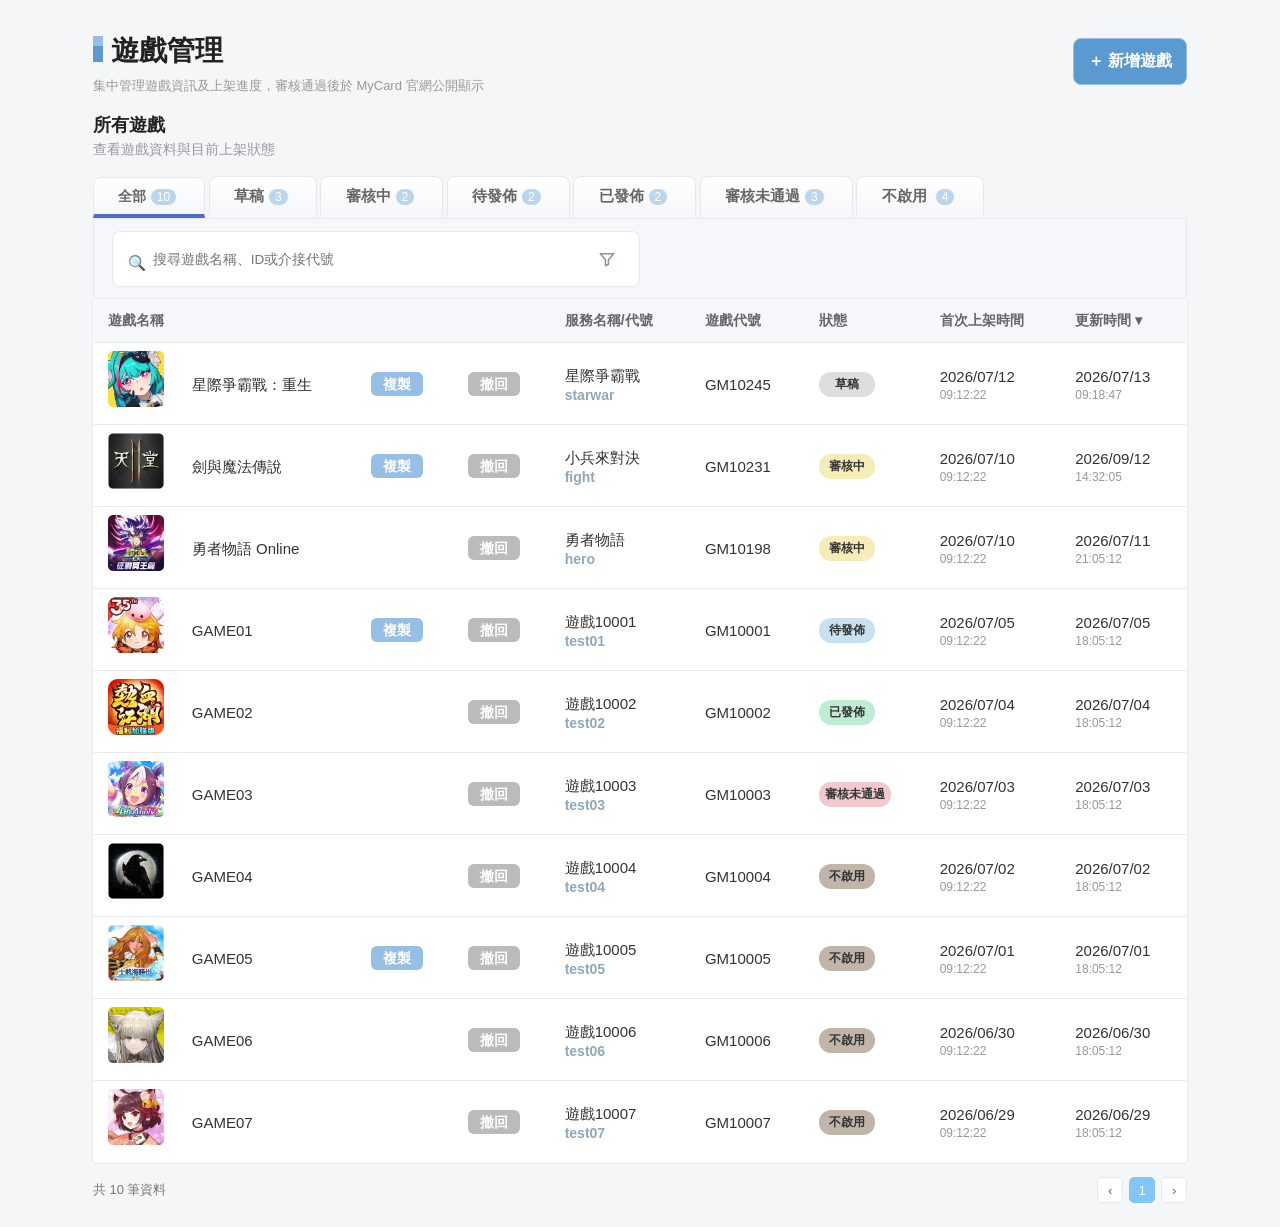
==== commit 9db8fd5a: "1013樣式更新" ====
--- a/main.html
+++ b/main.html
@@ -3,14 +3,14 @@
 <head>
 <meta charset="UTF-8">
 <title>MyCard遊蹤管理系統</title>
-<link rel="stylesheet" href="css/main.css">
+<link rel="stylesheet" href="css/L.css">
+<link rel="stylesheet" href="css/LM.css" media="only screen and (min-width:1280px) and (max-width:1680px)">
 	
 <!-- jquery引入檔 -->
 <script src="js/jquery-3.6.0.min.js"></script>
 <script src="js/sidebar.js"></script>
 <script src="js/manager.js"></script>
 <script src="js/step.js"></script>
-
 
 
 
@@ -25,44 +25,77 @@
 </style>
 
 <style id="area-tag-selected-style">
-/* 顯示地區：可複選的選取狀態 */
 #game-intro .area-tag li.selected {
-  background: #398FE0;
+  background: #5b9ad1;
   color: #fff;
 }
-</style>
-
-
-<style id="hide-topbar-sidebar">
-/* 已移除上方 Topbar 與左側 Sidebar，內容區改為全寬 */
-.topbar,
-.sidebar {
-  display: none !important;
-}
-
-.layout {
-  display: block !important;
-  width: 100% !important;
-  min-width: 0 !important;
-  margin: 0 !important;
-  padding: 0 !important;
-}
-
-.layout .main,
-.main {
-  width: 100% !important;
-  max-width: none !important;
-  margin-left: 0 !important;
-  margin-right: 0 !important;
-  padding-left: 0 !important;
-  padding-right: 0 !important;
+#game-intro .area-tag li.locked {
+  background: #dddddd !important;
+  color: #888 !important;
+  cursor: not-allowed !important;
+  pointer-events: none;
 }
 </style>
 
+
+
+
+
+<style id="remove-topbar-sidebar-style">
+  /* 隱藏上方 Topbar 與左側 Sidebar，讓主內容區延展至全寬 */
+  body .topbar,
+  body .layout > .sidebar {
+    display: none !important;
+  }
+  body .layout {
+    display: block !important;
+    width: 100% !important;
+    max-width: none !important;
+    margin: 0 !important;
+    padding: 0 !important;
+  }
+  body .layout > .main {
+    display: block !important;
+    width: 100% !important;
+    max-width: none !important;
+    margin: 0 !important;
+    box-sizing: border-box !important;
+  }
+</style>
+
 </head>
 <body>
-  <div class="layout">
-    <div class="main">
+
+<div class="topbar">
+  <div class="topbar-left">
+    <span class="hamburger">&#9776;</span>
+	<span class="hamburger2">&#9776;</span>
+    <span class="logo">MyCard遊蹤管理系統</span>
+  </div>
+</div>
+
+<div class="layout">
+  <div class="sidebar">
+    <div class="profile">
+      <div class="avatar"></div>
+      <div>
+        <div class="profile-name">SW運推_商嘉</div>
+        <div class="profile-sub">修改密碼</div>
+      </div>
+      <button class="logout-btn">登出</button>
+    </div>
+
+    <div class="nav-item active-top">遊戲資料</div>
+    <div class="nav-item">取消案件回應 <span class="arrow">▸</span></div>
+    <div class="nav-item">公司資料維護 <span class="arrow">▸</span></div>
+    <div class="nav-item">使用者資料維護 <span class="arrow">▸</span></div>
+    <div class="nav-item">交易明細及產經資料查詢 <span class="arrow">▸</span></div>
+    <div class="nav-item">取消交易資訊 <span class="arrow">▸</span></div>
+    <div class="nav-item">廠商客服專用宣傳 <span class="arrow">▸</span></div>
+    <div class="nav-item">電註業合意未提款資料查詢 <span class="arrow">▸</span></div>
+  </div>
+
+  <div class="main">
 
     <!-- ============ PAGE: 功能首頁 ============ -->
     <div id="page-home">
@@ -156,20 +189,29 @@
 		<ul>
 		  <div id="state_tab1" class="active">全部<dl>10</dl></div>
 		  <div id="state_tab2" class="none">草稿<dl>3</dl></div>
-		  <div id="state_tab3" class="none">待審核<dl>2</dl></div>
-		  <div id="state_tab4" class="none">撤回<dl>1</dl></div>
+		  <div id="state_tab3" class="none">審核中<dl>2</dl></div>
 		  <div id="state_tab5" class="none">待發佈<dl>2</dl></div>
 		  <div id="state_tab6" class="none">已發佈<dl>2</dl></div>
-		  <div id="state_tab7" class="none">未發佈<dl>3</dl></div>
+		  <div id="state_tab7" class="none">審核未通過<dl>3</dl></div>
 		  <div id="state_tab8" class="none">不啟用 <dl>4</dl></div>
 		</ul>	
       </div>
 
       
       <div class="search-row">
-            <div class="search-box"><img src="images/search_icon.svg">
-            <input type="text" placeholder="搜尋遊戲名稱、ID或介接代號"></div>
-            <button class="btn-search">搜尋</button>
+            <div class="search-box" id="searchBox">
+              <img src="images/search_icon.svg">
+              <span class="filter-chip" id="filterChip" hidden>服務名稱<button type="button" class="filter-chip-x" id="filterChipX" aria-label="關閉篩選條件">×</button></span>
+              <input type="text" id="searchInput" placeholder="搜尋遊戲名稱、ID或介接代號" autocomplete="off">
+              <button type="button" class="filter-btn" id="filterBtn" aria-label="依條件篩選" title="依條件篩選">
+                <svg width="18" height="18" viewBox="0 0 24 24" fill="none" stroke="currentColor" stroke-width="2" stroke-linecap="round" stroke-linejoin="round"><path d="M3 5h18l-7 8v6l-4 2v-8z"/></svg>
+              </button>
+              <div class="filter-menu" id="filterMenu" hidden>
+                <div class="filter-menu-title">依條件篩選</div>
+                <button type="button" class="filter-menu-item" id="filterBySvc">依服務名稱篩選</button>
+              </div>
+            </div>
+            
           </div> 
       <table id="table" class="t1"><!--全部-->
         <thead>
@@ -177,6 +219,7 @@
             <th>遊戲名稱</th>
             <th></th>
             <th></th>
+			<th></th>
 	    <th>服務名稱/代號</th>
             <th>遊戲代號</th>
             <th>狀態</th>
@@ -189,102 +232,112 @@
 	    <td class="game-name"><a target="_self" href="#"><img src="images/game_icon/icon01.webp"></a></td>
 	    <td><a target="_self" href="#">星際爭霸戰：重生</a></td>
             <td><span class="btn-copy">複製</span></td>
+			<td><span class="btn-delete">撤回</span></td>
             <td>星際爭霸戰<br><span class="sub">starwar</span></td>
 	    <td>GM10245</td>
             <td><span class="badge">草稿</span></td>
-            <td>2026/07/11<br><span class="sub2">09:12:22</span></td>
-            <td>2026/07/11<br><span class="sub2">09:18:47</span></td>
+            <td>2026/07/12<br><span class="sub2">09:12:22</span></td>
+            <td>2026/07/13<br><span class="sub2">09:18:47</span></td>
           </tr>
           <tr>
 	    <td class="game-name"><a target="_self" href="#"><img src="images/game_icon/icon02.webp"></a></td>
 
             <td><a target="_self" href="#">劍與魔法傳說</a></td>
             <td><span class="btn-copy">複製</span></td>
+			<td><span class="btn-delete">撤回</span></td>
             <td>小兵來對決<br><span class="sub">fight</span></td>
 	    <td>GM10231</td>
-            <td><span class="badge1">待審核</span></td>
-	    <td>2026/07/11<br><span class="sub2">09:12:22</span></td>
-            <td>2026/07/10<br><span class="sub2">14:32:05</span></td>
+            <td><span class="badge1">審核中</span></td>
+	    <td>2026/07/10<br><span class="sub2">09:12:22</span></td>
+            <td>2026/09/12<br><span class="sub2">14:32:05</span></td>
           </tr>
           <tr>
 	    <td class="game-name"><a target="_self" href="#"><img src="images/game_icon/icon03.webp"></a></td>
             <td><a target="_self" href="#">勇者物語 Online</a></td>
-            <td><span class="btn-copy">複製</span></td>
+            <td></td>
+			<td><span class="btn-delete">撤回</span></td>
             <td>勇者物語<br><span class="sub">hero</span></td>
 	    <td>GM10198</td>
-	    <td><span class="badge5">撤回</span></td>
-            <td>2026/07/11<br><span class="sub2">09:12:22</span></td>
-            <td>2026/07/09<br><span class="sub2">21:05:12</span遊戲介紹></td>
+	    <td><span class="badge1">審核中</span></td>
+            <td>2026/07/10<br><span class="sub2">09:12:22</span></td>
+            <td>2026/07/11<br><span class="sub2">21:05:12</span遊戲介紹></td>
           </tr>
           <tr>
 	    <td class="game-name"><a target="_self" href="#"><img src="images/game_icon/icon04.webp"></a></td>
             <td><a target="_self" href="#">GAME01</a></td>
             <td><span class="btn-copy">複製</span></td>
+			<td><span class="btn-delete">撤回</span></td>
             <td>遊戲10001<br><span class="sub">test01</span></td>
 	    <td>GM10001</td> 
 	    <td><span class="badge2">待發佈</span></td>
-            <td>2026/07/11<br><span class="sub2">09:12:22</span></td>
-            <td>2026/07/11<br><span class="sub2">18:05:12</span></td>
+            <td>2026/07/05<br><span class="sub2">09:12:22</span></td>
+            <td>2026/07/05<br><span class="sub2">18:05:12</span></td>
           </tr>
           <tr>
             <td class="game-name"><a target="_self" href="#"><img src="images/game_icon/icon05.webp"></a></td>
             <td><a target="_self" href="#">GAME02</a></td>
-            <td><span class="btn-copy">複製</span></td>
-	    <td>遊戲10002<br><span class="sub">test02</span></td>
+            <td></td>
+			<td><span class="btn-delete">撤回</span></td>
+	        <td>遊戲10002<br><span class="sub">test02</span></td>
             <td>GM10002</td>
-	    <td><span class="badge3">已發佈</span></td>
-            <td>2026/07/11<br><span class="sub2">09:12:22</span></td>
-            <td>2026/07/11<br><span class="sub2">18:05:12</span></td>
+	        <td><span class="badge3">已發佈</span></td>
+            <td>2026/07/04<br><span class="sub2">09:12:22</span></td>
+            <td>2026/07/04<br><span class="sub2">18:05:12</span></td>
           </tr>
           <tr>
 	    <td class="game-name"><a target="_self" href="#"><img src="images/game_icon/icon06.webp"></a></td>
             <td><a target="_self" href="#">GAME03</a></td>
-            <td><span class="btn-copy">複製</span></td>  
+            <td></td>
+			<td><span class="btn-delete">撤回</span></td>
             <td>遊戲10003<br><span class="sub">test03</span></td>
             <td>GM10003</td>
-	    <td><span class="badge6">未發佈</span></td>
-            <td>2026/07/11<br><span class="sub2">09:12:22</span></td>
-            <td>2026/07/11<br><span class="sub2">18:05:12</span></td>
+	        <td><span class="badge6">審核未通過</span></td>
+            <td>2026/07/03<br><span class="sub2">09:12:22</span></td>
+            <td>2026/07/03<br><span class="sub2">18:05:12</span></td>
           </tr>
           <tr>
 	    <td class="game-name"><a target="_self" href="#"><img src="images/game_icon/icon07.webp"></a></td>
             <td><a target="_self" href="#">GAME04</a></td>
-            <td><span class="btn-copy">複製</span></td>
+            <td></td>
+			<td><span class="btn-delete">撤回</span></td>
 	    <td>遊戲10004<br><span class="sub">test04</span></td>
             <td>GM10004</td>
 	    <td><span class="badge7">不啟用</span></td>
-            <td>2026/07/11<br><span class="sub2">09:12:22</span></td>
-            <td>2026/07/11<br><span class="sub2">18:05:12</span></td>
+            <td>2026/07/02<br><span class="sub2">09:12:22</span></td>
+            <td>2026/07/02<br><span class="sub2">18:05:12</span></td>
           </tr>
 	   <tr>
 	    <td class="game-name"><a target="_self" href="#"><img src="images/game_icon/icon08.webp"></a></td>
             <td><a target="_self" href="#">GAME05</a></td>
             <td><span class="btn-copy">複製</span></td>
+		    <td><span class="btn-delete">撤回</span></td>
             <td>遊戲10005<br><span class="sub">test05</span></td>
             <td>GM10005</td>
 	    <td><span class="badge7">不啟用</span></td>
-            <td>2026/07/11<br><span class="sub2">09:12:22</span></td>
-            <td>2026/07/11<br><span class="sub2">18:05:12</span></td>
+            <td>2026/07/01<br><span class="sub2">09:12:22</span></td>
+            <td>2026/07/01<br><span class="sub2">18:05:12</span></td>
           </tr>
 	  <tr>
   	    <td class="game-name"><a target="_self" href="#"><img src="images/game_icon/icon09.webp"></a></td>
            <td><a target="_self" href="#">GAME06</a></td>
-            <td><span class="btn-copy">複製</span></td>   
+            <td></td>
+		    <td><span class="btn-delete">撤回</span></td>
 	    <td>遊戲10006<br><span class="sub">test06</span></td>
             <td>GM10006</td>
 	    <td><span class="badge7">不啟用</span></td>
-            <td>2026/07/11<br><span class="sub2">09:12:22</span></td>
-            <td>2026/07/11<br><span class="sub2">18:05:12</span></td>
+            <td>2026/06/30<br><span class="sub2">09:12:22</span></td>
+            <td>2026/06/30<br><span class="sub2">18:05:12</span></td>
           </tr>
 	  <tr>
 	    <td class="game-name"><a target="_self" href="#"><img src="images/game_icon/icon10.webp"></a></td>
             <td><a target="_self" href="#">GAME07</a></td>
-            <td><span class="btn-copy">複製</span></td>
+            <td></td>
+		    <td><span class="btn-delete">撤回</span></td>
             <td>遊戲10007<br><span class="sub">test07</span></td>
             <td>GM10007</td>
 	    <td><span class="badge7">不啟用</span></td>
-            <td>2026/07/11<br><span class="sub2">09:12:22</span></td>
-            <td>2026/07/11<br><span class="sub2">18:05:12</span></td>
+            <td>2026/06/29<br><span class="sub2">09:12:22</span></td>
+            <td>2026/06/29<br><span class="sub2">18:05:12</span></td>
           </tr>
         </tbody>
       </table>
@@ -332,7 +385,7 @@
         </tbody>
       </table>
 
-	  <table id="table" class="t3"><!--待審核-->
+	  <table id="table" class="t3"><!--審核中-->
         <thead>
           <tr>
             <th>遊戲名稱</th>
@@ -350,7 +403,7 @@
             <td>GAME01</td>
 			<td>遊戲10001<br><span class="sub">test01</span></td>
             <td>GM10001</td>
-			<td><span class="badge1">待審核</span></td>
+			<td><span class="badge1">審核中</span></td>
             <td>2026/07/11<br><span class="sub2">09:12:22</span></td>
             <td>2026/07/11<br><span class="sub2">18:05:12</span></td>
           </tr>
@@ -359,32 +412,7 @@
             <td>GAME02</td>
 			<td>遊戲10002<br><span class="sub">test02</span></td>
             <td>GM10002</td>
-			<td><span class="badge1">待審核</span></td>
-            <td>2026/07/11<br><span class="sub2">09:12:22</span></td>
-            <td>2026/07/11<br><span class="sub2">18:05:12</span></td>
-          </tr>
-        </tbody>
-      </table>
-		
-	  <table id="table" class="t4"><!--撤回-->
-        <thead>
-          <tr>
-            <th>遊戲名稱</th>
-            <th></th>
-			<th>服務名稱/代號</th>
-            <th>遊戲代號</th>
-			<th>狀態</th>
-            <th>首次上架時間</th>
-            <th>更新時間 ▾</th>
-          </tr>
-        </thead>
-        <tbody>
-		  <tr>
-            <td class="game-name"><img src="images/game_icon/icon01.webp"></td>
-            <td>GAME01</td>
-			<td>遊戲10001<br><span class="sub">test01</span></td>
-            <td>GM10001</td>
-			<td><span class="badge5">撤回</span></td>
+			<td><span class="badge1">審核中</span></td>
             <td>2026/07/11<br><span class="sub2">09:12:22</span></td>
             <td>2026/07/11<br><span class="sub2">18:05:12</span></td>
           </tr>
@@ -407,23 +435,24 @@
 		  <tr>
             <td class="game-name"><img src="images/game_icon/icon01.webp"></td>
             <td>GAME01</td>
-			<td>遊戲10001</td>
-            <td>GM10001<br><span class="sub">test01</span></td>
-			<td><span class="badge2">待發佈</span></td>
-            <td>2026/07/11<br><span class="sub2">09:12:22</span></td>
-            <td>2026/07/11<br><span class="sub2">18:05:12</span></td>
-          </tr>
-		  <tr>
-            <td class="game-name"><img src="images/game_icon/icon02.webp"></td>
-            <td>GAME01</td>
 			<td>遊戲10001<br><span class="sub">test01</span></td>
             <td>GM10001</td>
 			<td><span class="badge2">待發佈</span></td>
             <td>2026/07/11<br><span class="sub2">09:12:22</span></td>
             <td>2026/07/11<br><span class="sub2">18:05:12</span></td>
           </tr>
+		  <tr>
+            <td class="game-name"><img src="images/game_icon/icon10.webp"></td>
+            <td>GAME02</td>
+			<td>遊戲10002<br><span class="sub">test02</span></td>
+            <td>GM10002</td>
+			<td><span class="badge2">待發佈</span></td>
+            <td>2026/07/11<br><span class="sub2">09:12:22</span></td>
+            <td>2026/07/11<br><span class="sub2">18:05:12</span></td>
+          </tr>
         </tbody>
       </table>
+		
 		
 	  <table id="table" class="t6"><!--已發佈-->
         <thead>
@@ -459,7 +488,7 @@
         </tbody>
       </table>
 		
-	  <table id="table" class="t7"><!--未發佈-->
+	  <table id="table" class="t7"><!--審核未通過-->
         <thead>
           <tr>
             <th>遊戲名稱</th>
@@ -477,7 +506,7 @@
             <td>GAME01</td>
 			<td>遊戲10001<br><span class="sub">test01</span></td>
             <td>GM10001</td>
-			<td><span class="badge6">未發佈</span></td>
+			<td><span class="badge6">審核未通過</span></td>
             <td>2026/07/11<br><span class="sub2">09:12:22</span></td>
             <td>2026/07/11<br><span class="sub2">18:05:12</span></td>
           </tr>
@@ -486,7 +515,7 @@
             <td>GAME01</td>
 			<td>遊戲10001<br><span class="sub">test01</span></td>
             <td>GM10001</td>
-			<td><span class="badge6">未發佈</span></td>
+			<td><span class="badge6">審核未通過</span></td>
             <td>2026/07/11<br><span class="sub2">09:12:22</span></td>
             <td>2026/07/11<br><span class="sub2">18:05:12</span></td>
           </tr>
@@ -495,7 +524,7 @@
             <td>GAME01</td>
 			<td>遊戲10001<br><span class="sub">test01</span></td>
             <td>GM10001</td>
-			<td><span class="badge6">未發佈</span></td>
+			<td><span class="badge6">審核未通過</span></td>
             <td>2026/07/11<br><span class="sub2">09:12:22</span></td>
             <td>2026/07/11<br><span class="sub2">18:05:12</span></td>
           </tr>
@@ -572,13 +601,13 @@
 
         <div class="page-header-row">
           <div class="page-header-text">
+			  <div id="return-list"><a target="_self" href="#">＜返回遊戲管理</a></div>
             <div class="initial"><ol></ol></div><h1>新增遊戲</h1>
             <p>分步完成資料。草稿只會保留在這次開啟的頁面中</p>
             <p class="notice-text">注意：填寫過程中如果需要先離開，記得先儲存目前資料；確認都填寫完成後，再送出審核<br>
                                    審核通過後，MyCard 將協助您將遊戲資料公開於官網</p>
           </div>
           <div class="header-actions">
-            <button class="btn-ghost" id="btnWithdraw">撤回審核</button>
             <button class="btn-ghost primary-ghost" id="btnSave">儲存草稿</button>
             <button class="btn-ghost primary-ghost" id="btnSaveTop">送出審核</button>
           </div>
@@ -596,22 +625,22 @@
             <div class="step-circle">1<span class="status-badge warn">!</span></div>
             <span class="step-label">基本資料</span>
           </div>
-
+          <div class="step-space">∣</div>
           <div class="step-node" data-step="2">
             <div class="step-circle">2<span class="status-badge warn">!</span></div>
             <span class="step-label">遊戲介紹</span>
           </div>
-
+          <div class="step-space">∣</div>
           <div class="step-node" data-step="3">
             <div class="step-circle">3<span class="status-badge warn">!</span></div>
             <span class="step-label">儲值入口</span>
           </div>
-
+          <div class="step-space">∣</div>
           <div class="step-node" data-step="4">
             <div class="step-circle">4<span class="status-badge warn">!</span></div>
             <span class="step-label">官方與社群連結</span>
           </div>
-
+          <div class="step-space">∣</div>
           <div class="step-node" data-step="5">
             <div class="step-circle">5<span class="status-badge warn">!</span></div>
             <span class="step-label">期望上架時間</span>
@@ -629,7 +658,7 @@
                 <div style="display:inline;align-items:center;gap:10px;">
                 <button class="btn-submit" id="btnSubmit" style="display:none;align-items:right;">送出審核</button>
 			    <button class="button-list-next" id="nextBtn1" style="display:inline;align-items:right;">下一步 ›</button>
-			    <button class="btn-sub primary-ghost" id="btnRetract" style="display:inline;align-items:right;">撤回審核</button>
+
 				<button class="btn-sub primary-ghost" id="btnPPreview" style="display:inline;align-items:right;">預覽</button>
 				<button class="btn-sub2 primary-ghost" id="btnDraft" style="display:inline;align-items:right;">儲存草稿</button>
 			    <div id="copyright">©Soft-World Corp. All Rights Reserved.</div>
@@ -648,7 +677,7 @@
                 </span>
               </div>
               <div class="field-caption">請填寫合約上的完整公司名稱</div>
-              <input class="field-input" type="text" id="field-company-input" placeholder="公司名稱">
+              <input class="field-input" type="text" id="field-company-input" placeholder="玩客數位科技有限公司">
               <div class="field-error-msg" style="display:none;">⚠ 公司名稱為必填</div>
             </div>
 
@@ -663,7 +692,7 @@
               </div>
               <div class="field-caption">參數名稱：FacServiceId</div>
               <div class="select-wrap">
-                <input class="field-input" type="text" id="field-service-input" placeholder="介接代號" readonly>
+                <input class="field-input" type="text" id="field-service-input" placeholder="請選擇介接代號" readonly>
               </div>
             </div>
 
@@ -677,7 +706,7 @@
                 </span>
               </div>
               <div class="field-caption">參數名稱：FacGameId</div>
-              <input class="field-input" type="text" id="field-gamecode-input" placeholder="遊戲代號">
+              <input class="field-input" type="text" id="field-gamecode-input" placeholder="範例：sword001">
             </div>
 			  
 			<div class="field-group">
@@ -689,7 +718,7 @@
                   <div class="tooltip-popover">請填寫遊戲官方繁體中文名稱</div>
                 </span>
               </div>
-              <input class="field-input" type="text" id="field-gamecode-input" placeholder="遊戲官方名稱">
+              <input class="field-input" type="text" id="field-gamecode-input" placeholder="範例：劍與魔法傳說">
             </div>
           </div>
 
@@ -702,7 +731,6 @@
                 <div style="display:inline;align-items:center;gap:10px;">
                 <button class="btn-submit" id="btnSubmit" style="display:none;align-items:right;">送出審核</button>
 			    <button class="button-list-next" id="nextBtn2" style="display:inline;align-items:right;">下一步 ›</button>
-			    <button class="btn-sub primary-ghost" id="btnRetract" style="display:inline;align-items:right;">撤回審核</button>
 				<button class="btn-sub primary-ghost" id="btnPPreview" style="display:inline;align-items:right;">預覽</button>
 			    <button class="btn-sub2 primary-ghost" id="btnDraft2" style="display:inline;align-items:right;">儲存草稿</button>
 			    <div id="copyright">©Soft-World Corp. All Rights Reserved.</div>
@@ -716,7 +744,7 @@
 	
             <div class="lang-tab-row">
               <div class="lang-tabs" id="langTabs">
-                <div class="lang-tab active displaynone" data-lang="zh">繁體中文<span class="required-star">*</span></div>
+                <div class="lang-tab active displaynone" data-lang="zh">繁體中文<span class="required-star lang-tab-required-star" style="color:#e83e8c;">*</span></div>
  
                 <div class="lang-tab-add-new" id="langAddBtn"><span class="plus-icon">+</span> 新增語系
                   <div class="lang-add-menu" id="langAddMenu">
@@ -886,311 +914,27 @@
               </div>
               <div class="field-caption">JPG / PNG / WEBP・最多 6 張・建議 16:9</div>
               <div class="upload-row" id="carouselRow">
-<!--6輪播圖上傳-->
+<!-- 單一輪播圖片上傳欄位：一次最多選取／拖曳 6 張 -->
 <div class="icu6-uploader" id="icu6Uploader">
-
-  <div class="icu6-grid">
-
-    <!-- 六個獨立上傳欄位 -->
-    <div class="icu6-card" data-slot="1">
-      <input class="icu6-file-input" type="file"
-             accept="image/jpeg,image/png,image/webp"
-             aria-label="選擇輪播圖片 1">
-      <div class="icu6-upload-box">
-        <div class="icu6-empty">
-          <div class="icu6-cloud-icon">
-		  <svg
-            xmlns="http://www.w3.org/2000/svg"
-            width="64"
-            height="52"
-            viewBox="0 0 64 52"
-            fill="none"
-            aria-hidden="true"
-          >
-            <path
-              d="M17 39H46C54 39 60 33 60 26
-                 C60 19 54 14 47 14
-                 C45 6 38 2 30 3
-                 C21 4 16 10 14 18
-                 C6 18 2 23 2 29
-                 C2 35 8 39 17 39Z"
-              stroke="#398FE0"
-              stroke-width="3.5"
-              stroke-linecap="round"
-              stroke-linejoin="round"
-            />
-
-            <path
-              d="M32 43V24M24 32L32 24L40 32"
-              stroke="#398FE0"
-              stroke-width="3.5"
-              stroke-linecap="round"
-              stroke-linejoin="round"
-            />
-          </svg>
-		  </div>
-          <div class="icu6-upload-title">拖曳圖片至此上傳</div>
-          <div class="icu6-upload-format">支援 JPG / PNG / WEBP</div>
-          <button type="button" class="icu6-select-button">選擇圖片</button>
-        </div>
-        <div class="icu6-preview" hidden>
-          <img class="icu6-preview-image" alt="輪播圖片 1 縮圖">
-          <button type="button" class="icu6-reselect-button">重新選擇圖片</button>
-        </div>
-      </div>
-      <div class="icu6-error" aria-live="polite"></div>
+  <input class="icu6-file-input" id="icu6FileInput" type="file"
+         accept="image/jpeg,image/png,image/webp" multiple
+         aria-label="選擇最多六張輪播圖片" hidden>
+  <div class="icu6-upload-box" id="icu6UploadBox" tabindex="0" role="button" aria-label="點擊或拖曳上傳最多六張輪播圖片">
+    <div class="icu6-cloud-icon" aria-hidden="true">
+      <svg xmlns="http://www.w3.org/2000/svg" width="64" height="52" viewBox="0 0 64 52" fill="none">
+        <path d="M17 39H46C54 39 60 33 60 26C60 19 54 14 47 14C45 6 38 2 30 3C21 4 16 10 14 18C6 18 2 23 2 29C2 35 8 39 17 39Z" stroke="#398FE0" stroke-width="3.5" stroke-linecap="round" stroke-linejoin="round"/>
+        <path d="M32 43V24M24 32L32 24L40 32" stroke="#398FE0" stroke-width="3.5" stroke-linecap="round" stroke-linejoin="round"/>
+      </svg>
     </div>
-
-    <div class="icu6-card" data-slot="2">
-      <input class="icu6-file-input" type="file"
-             accept="image/jpeg,image/png,image/webp"
-             aria-label="選擇輪播圖片 2">
-      <div class="icu6-upload-box">
-        <div class="icu6-empty">
-          <div class="icu6-cloud-icon">
-		  <svg
-            xmlns="http://www.w3.org/2000/svg"
-            width="64"
-            height="52"
-            viewBox="0 0 64 52"
-            fill="none"
-            aria-hidden="true"
-          >
-            <path
-              d="M17 39H46C54 39 60 33 60 26
-                 C60 19 54 14 47 14
-                 C45 6 38 2 30 3
-                 C21 4 16 10 14 18
-                 C6 18 2 23 2 29
-                 C2 35 8 39 17 39Z"
-              stroke="#398FE0"
-              stroke-width="3.5"
-              stroke-linecap="round"
-              stroke-linejoin="round"
-            />
-
-            <path
-              d="M32 43V24M24 32L32 24L40 32"
-              stroke="#398FE0"
-              stroke-width="3.5"
-              stroke-linecap="round"
-              stroke-linejoin="round"
-            />
-          </svg>
-		  </div>
-          <div class="icu6-upload-title">拖曳圖片至此上傳</div>
-          <div class="icu6-upload-format">支援 JPG / PNG / WEBP</div>
-          <button type="button" class="icu6-select-button">選擇圖片</button>
-        </div>
-        <div class="icu6-preview" hidden>
-          <img class="icu6-preview-image" alt="輪播圖片 2 縮圖">
-          <button type="button" class="icu6-reselect-button">重新選擇圖片</button>
-        </div>
-      </div>
-      <div class="icu6-error" aria-live="polite"></div>
-    </div>
-
-    <div class="icu6-card" data-slot="3">
-      <input class="icu6-file-input" type="file"
-             accept="image/jpeg,image/png,image/webp"
-             aria-label="選擇輪播圖片 3">
-      <div class="icu6-upload-box">
-        <div class="icu6-empty">
-          <div class="icu6-cloud-icon">
-		  <svg
-            xmlns="http://www.w3.org/2000/svg"
-            width="64"
-            height="52"
-            viewBox="0 0 64 52"
-            fill="none"
-            aria-hidden="true"
-          >
-            <path
-              d="M17 39H46C54 39 60 33 60 26
-                 C60 19 54 14 47 14
-                 C45 6 38 2 30 3
-                 C21 4 16 10 14 18
-                 C6 18 2 23 2 29
-                 C2 35 8 39 17 39Z"
-              stroke="#398FE0"
-              stroke-width="3.5"
-              stroke-linecap="round"
-              stroke-linejoin="round"
-            />
-
-            <path
-              d="M32 43V24M24 32L32 24L40 32"
-              stroke="#398FE0"
-              stroke-width="3.5"
-              stroke-linecap="round"
-              stroke-linejoin="round"
-            />
-          </svg>
-		  </div>
-          <div class="icu6-upload-title">拖曳圖片至此上傳</div>
-          <div class="icu6-upload-format">支援 JPG / PNG / WEBP</div>
-          <button type="button" class="icu6-select-button">選擇圖片</button>
-        </div>
-        <div class="icu6-preview" hidden>
-          <img class="icu6-preview-image" alt="輪播圖片 3 縮圖">
-          <button type="button" class="icu6-reselect-button">重新選擇圖片</button>
-        </div>
-      </div>
-      <div class="icu6-error" aria-live="polite"></div>
-    </div>
-
-    <div class="icu6-card" data-slot="4">
-      <input class="icu6-file-input" type="file"
-             accept="image/jpeg,image/png,image/webp"
-             aria-label="選擇輪播圖片 4">
-      <div class="icu6-upload-box">
-        <div class="icu6-empty">
-          <div class="icu6-cloud-icon">
-		  <svg
-            xmlns="http://www.w3.org/2000/svg"
-            width="64"
-            height="52"
-            viewBox="0 0 64 52"
-            fill="none"
-            aria-hidden="true"
-          >
-            <path
-              d="M17 39H46C54 39 60 33 60 26
-                 C60 19 54 14 47 14
-                 C45 6 38 2 30 3
-                 C21 4 16 10 14 18
-                 C6 18 2 23 2 29
-                 C2 35 8 39 17 39Z"
-              stroke="#398FE0"
-              stroke-width="3.5"
-              stroke-linecap="round"
-              stroke-linejoin="round"
-            />
-
-            <path
-              d="M32 43V24M24 32L32 24L40 32"
-              stroke="#398FE0"
-              stroke-width="3.5"
-              stroke-linecap="round"
-              stroke-linejoin="round"
-            />
-          </svg>
-		  </div>
-          <div class="icu6-upload-title">拖曳圖片至此上傳</div>
-          <div class="icu6-upload-format">支援 JPG / PNG / WEBP</div>
-          <button type="button" class="icu6-select-button">選擇圖片</button>
-        </div>
-        <div class="icu6-preview" hidden>
-          <img class="icu6-preview-image" alt="輪播圖片 4 縮圖">
-          <button type="button" class="icu6-reselect-button">重新選擇圖片</button>
-        </div>
-      </div>
-      <div class="icu6-error" aria-live="polite"></div>
-    </div>
-
-    <div class="icu6-card" data-slot="5">
-      <input class="icu6-file-input" type="file"
-             accept="image/jpeg,image/png,image/webp"
-             aria-label="選擇輪播圖片 5">
-      <div class="icu6-upload-box">
-        <div class="icu6-empty">
-          <div class="icu6-cloud-icon">
-		  <svg
-            xmlns="http://www.w3.org/2000/svg"
-            width="64"
-            height="52"
-            viewBox="0 0 64 52"
-            fill="none"
-            aria-hidden="true"
-          >
-            <path
-              d="M17 39H46C54 39 60 33 60 26
-                 C60 19 54 14 47 14
-                 C45 6 38 2 30 3
-                 C21 4 16 10 14 18
-                 C6 18 2 23 2 29
-                 C2 35 8 39 17 39Z"
-              stroke="#398FE0"
-              stroke-width="3.5"
-              stroke-linecap="round"
-              stroke-linejoin="round"
-            />
-
-            <path
-              d="M32 43V24M24 32L32 24L40 32"
-              stroke="#398FE0"
-              stroke-width="3.5"
-              stroke-linecap="round"
-              stroke-linejoin="round"
-            />
-          </svg>
-		  </div>
-          <div class="icu6-upload-title">拖曳圖片至此上傳</div>
-          <div class="icu6-upload-format">支援 JPG / PNG / WEBP</div>
-          <button type="button" class="icu6-select-button">選擇圖片</button>
-        </div>
-        <div class="icu6-preview" hidden>
-          <img class="icu6-preview-image" alt="輪播圖片 5 縮圖">
-          <button type="button" class="icu6-reselect-button">重新選擇圖片</button>
-        </div>
-      </div>
-      <div class="icu6-error" aria-live="polite"></div>
-    </div>
-
-    <div class="icu6-card" data-slot="6">
-      <input class="icu6-file-input" type="file"
-             accept="image/jpeg,image/png,image/webp"
-             aria-label="選擇輪播圖片 6">
-      <div class="icu6-upload-box">
-        <div class="icu6-empty">
-          <div class="icu6-cloud-icon">
-		  <svg
-            xmlns="http://www.w3.org/2000/svg"
-            width="64"
-            height="52"
-            viewBox="0 0 64 52"
-            fill="none"
-            aria-hidden="true"
-          >
-            <path
-              d="M17 39H46C54 39 60 33 60 26
-                 C60 19 54 14 47 14
-                 C45 6 38 2 30 3
-                 C21 4 16 10 14 18
-                 C6 18 2 23 2 29
-                 C2 35 8 39 17 39Z"
-              stroke="#398FE0"
-              stroke-width="3.5"
-              stroke-linecap="round"
-              stroke-linejoin="round"
-            />
-
-            <path
-              d="M32 43V24M24 32L32 24L40 32"
-              stroke="#398FE0"
-              stroke-width="3.5"
-              stroke-linecap="round"
-              stroke-linejoin="round"
-            />
-          </svg>
-		  </div>
-          <div class="icu6-upload-title">拖曳圖片至此上傳</div>
-          <div class="icu6-upload-format">支援 JPG / PNG / WEBP</div>
-          <button type="button" class="icu6-select-button">選擇圖片</button>
-        </div>
-        <div class="icu6-preview" hidden>
-          <img class="icu6-preview-image" alt="輪播圖片 6 縮圖">
-          <button type="button" class="icu6-reselect-button">重新選擇圖片</button>
-        </div>
-      </div>
-      <div class="icu6-error" aria-live="polite"></div>
-    </div>
-
+    <div class="icu6-upload-title">拖曳最多 6 張圖片至此上傳</div>
+    <div class="icu6-upload-format">支援 JPG / PNG / WEBP，單張最大 10MB</div>
+    <button type="button" class="icu6-select-button" id="icu6SelectButton">選擇圖片</button>
   </div>
+  <div class="icu6-error" id="icu6Error" aria-live="polite"></div>
+  <div class="icu6-thumbnails" id="icu6Thumbnails" aria-label="已上傳輪播圖片縮圖"></div>
 </div>
-			  
-              </div>		 
-              <!--<div class="upload-caption">至少上傳1張即可，不需要6張全部上傳</div>-->
+
+              </div>
             </div>
 
             <div class="field-group">
@@ -1261,7 +1005,7 @@
                 <div style="display:inline;align-items:center;gap:10px;">
                 <button class="btn-submit" id="btnSubmit" style="display:none;align-items:right;">送出審核</button>
 			    <button class="button-list-next" id="nextBtn3" style="display:inline;align-items:right;">下一步 ›</button>
-			    <button class="btn-sub primary-ghost" id="btnRetract" style="display:inline;align-items:right;">撤回審核</button>
+
 				<button class="btn-sub primary-ghost" id="btnPPreview" style="display:inline;align-items:right;">預覽</button>
 				<button class="btn-sub2 primary-ghost" id="btnDraft3" style="display:inline;align-items:right;">儲存草稿</button>
 			    <div id="copyright">©Soft-World Corp. All Rights Reserved.</div>
@@ -1381,8 +1125,7 @@
                 <div style="display:inline;align-items:center;gap:10px;">
                 <button class="btn-submit" id="btnSubmit" style="display:none;align-items:right;">送出審核</button>
 			    <button class="button-list-next" id="nextBtn4" style="display:inline;align-items:right;">下一步 ›</button>
-			    <button class="btn-sub primary-ghost" id="btnRetract" style="display:inline;align-items:right;">撤回審核</button>
-				<button class="btn-sub primary-ghost" id="btnPPreview" style="display:inline;align-items:right;">預覽</button>
+				<a href="https://test.mycard520.com/zh-tw/TopUp?serviceId=XM&gameId=FGO" target="_blank"><button class="btn-sub primary-ghost" id="btnPPreview" style="display:inline;align-items:right;">預覽</button></a>
 				<button class="btn-sub2 primary-ghost" id="btnDraft4" style="display:inline;align-items:right;">儲存草稿</button>
 			    <div id="copyright">©Soft-World Corp. All Rights Reserved.</div>
               </div>
@@ -1423,8 +1166,7 @@
                 <span class="step-count" id="Text">尚未儲存 · 僅供預覽</span>
                 <button class="btn-submit button_list-submit" id="btnSubmit2" style="display:inline;align-items:right;">送出審核</button>
 			    <button class="button-list-next" id="nextBtn5" style="display:none!important;align-items:right;">下一步 ›</button>
-			    <button class="btn-sub primary-ghost" id="btnRetract5" style="display:inline;align-items:right;">撤回審核</button>
-				<button class="btn-sub primary-ghost" id="btnPPreview" style="display:inline;align-items:right;">預覽</button>
+				<a href="https://test.mycard520.com/zh-tw/TopUp?serviceId=GMTWH&gameId=dzg" target="_blank"><button class="btn-sub primary-ghost" id="btnPPreview" style="display:inline;align-items:right;">預覽</button></a>
 				<button class="btn-sub2 primary-ghost" id="btnDraft5" style="display:inline;align-items:right;">儲存草稿</button>
 				<div id="copyright">©Soft-World Corp. All Rights Reserved.</div>			
 			</div>
@@ -1983,6 +1725,54 @@
     if(box) box.style.display = 'block';
   }
 
+  // Step 2：目前已新增語系中的第 1 個頁籤顯示桃紅色 *，其餘頁籤不顯示
+  function updateLangTabRequiredStar(){
+    const tabs = Array.from(document.querySelectorAll('#langTabs .lang-tab'))
+      .filter(tab => !tab.classList.contains('displaynone'));
+
+    // 先移除所有語系頁籤上的必填星號
+    tabs.forEach(tab => {
+      tab.querySelectorAll('.lang-tab-required-star').forEach(star => star.remove());
+    });
+
+    // 第一個已新增語系才顯示桃紅色 *
+    if(tabs.length > 0){
+      const star = document.createElement('span');
+      star.className = 'required-star lang-tab-required-star';
+      star.textContent = '*';
+      star.style.color = '#e83e8c';
+      tabs[0].appendChild(star);
+    }
+  }
+
+  // 刪除語系頁籤後，將該語系選項依原始順序放回「＋ 新增語系」下拉選單
+  function restoreLangMenuItem(lang, label){
+    const menu = document.getElementById('langAddMenu');
+    if(!menu || menu.querySelector('.lang-add-item[data-lang="' + lang + '"]')) return;
+
+    const template = document.createElement('div');
+    template.innerHTML = LANG_ADD_MENU_DEFAULT_HTML;
+    const originalItem = template.querySelector('.lang-add-item[data-lang="' + lang + '"]');
+    if(!originalItem) return;
+
+    const restoredItem = originalItem.cloneNode(true);
+    if(label) restoredItem.setAttribute('data-label', label);
+
+    // 依預設選單的語系排列順序插入，避免刪除後順序混亂
+    const defaultItems = Array.from(template.querySelectorAll('.lang-add-item'));
+    const targetIndex = defaultItems.findIndex(item => item.getAttribute('data-lang') === lang);
+    const currentItems = Array.from(menu.querySelectorAll('.lang-add-item'));
+    const nextItem = currentItems.find(item => {
+      const index = defaultItems.findIndex(defaultItem =>
+        defaultItem.getAttribute('data-lang') === item.getAttribute('data-lang')
+      );
+      return index > targetIndex;
+    });
+
+    if(nextItem) menu.insertBefore(restoredItem, nextItem);
+    else menu.appendChild(restoredItem);
+  }
+
   document.getElementById('langTabs').addEventListener('click', (e)=>{
     const delBtn = e.target.closest('.lang-tab-delete');
     if(delBtn){
@@ -1994,13 +1784,22 @@
       if(!sure) return;
       delete langData[lang];
       tabEl.remove();
+
+      // 刪除頁籤後，重新提供該語系供使用者再次新增
+      restoreLangMenuItem(lang, label);
+
       if(currentLang === lang){
         currentLang = 'zh';
         loadLangData('zh');
         updateLangTitle('zh');
         document.querySelectorAll('.lang-tab').forEach(t=>t.classList.remove('active'));
-        document.querySelector('.lang-tab[data-lang="zh"]').classList.add('active');
+        const zhTab = document.querySelector('.lang-tab[data-lang="zh"]');
+        if(zhTab){
+          zhTab.classList.remove('displaynone');
+          zhTab.classList.add('active');
+        }
       }
+      updateLangTabRequiredStar();
       return;
     }
     const tab = e.target.closest('.lang-tab');
@@ -2053,16 +1852,18 @@
       });
 
       item.remove();
+      updateLangTabRequiredStar();
       evaluateAndMarkStep(2);
       return;
     }
 
     if(existingTab){
       switchLang(lang);
+      updateLangTabRequiredStar();
       return;
     }
 
-    langData[lang] = {name:'', desc:''};
+    langData[lang] = {name:'', desc:'', areas:[]};
 
     const newTab = document.createElement('div');
     newTab.className = 'lang-tab';
@@ -2074,6 +1875,7 @@
 
     switchLang(lang);
     item.remove();
+    updateLangTabRequiredStar();
   });
 
   /* ============================================================
@@ -2541,278 +2343,288 @@
   });
 })();
 
-/* 清除六張輪播圖片 */
-window.clearAllCarouselImages = function(){
-  document.querySelectorAll('.icu6-card').forEach(card=>{
-    const input = card.querySelector('.icu6-file-input');
-    const empty = card.querySelector('.icu6-empty');
-    const preview = card.querySelector('.icu6-preview');
-    const image = card.querySelector('.icu6-preview-image');
-    const error = card.querySelector('.icu6-error');
-
-    if(input) input.value = '';
-    if(image) image.removeAttribute('src');
-    if(preview) preview.hidden = true;
-    if(empty) empty.hidden = false;
-    card.classList.remove('filled');
-    if(error) error.textContent = '';
-  });
-};
-
-/* ==========================================
-   六張輪播圖片上傳功能
-   使用獨立作用域與 icu6- 命名
-========================================== */
+/* 單一欄位批次上傳最多六張輪播圖片 */
 (() => {
   const uploader = document.getElementById("icu6Uploader");
   if (!uploader) return;
 
-  const cards = uploader.querySelectorAll(".icu6-card");
+  const input = document.getElementById("icu6FileInput");
+  const box = document.getElementById("icu6UploadBox");
+  const selectButton = document.getElementById("icu6SelectButton");
+  const thumbnails = document.getElementById("icu6Thumbnails");
+  const error = document.getElementById("icu6Error");
   const allowedTypes = ["image/jpeg", "image/png", "image/webp"];
-  const maxSize = 10 * 1024 * 1024; // 10MB
-
-  // 每個欄位各自保存圖片與預覽網址
-  const slotData = new Map();
-
-  cards.forEach((card) => {
-    const input = card.querySelector(".icu6-file-input");
-    const box = card.querySelector(".icu6-upload-box");
-    const empty = card.querySelector(".icu6-empty");
-    const preview = card.querySelector(".icu6-preview");
-    const image = card.querySelector(".icu6-preview-image");
-    const selectButton = card.querySelector(".icu6-select-button");
-    const reselectButton = card.querySelector(".icu6-reselect-button");
-    const error = card.querySelector(".icu6-error");
-
-    const slot = card.dataset.slot;
-
-    slotData.set(slot, {
-      file: null,
-      url: null
+  const maxSize = 10 * 1024 * 1024;
+  const images = [];
+  let nextId = 1;
+
+  function showError(message) { error.textContent = message || ""; }
+  function notifyChange(detail = {}) {
+    uploader.dispatchEvent(new CustomEvent("imagechange", { bubbles: true, detail }));
+    uploader.dispatchEvent(new CustomEvent("carouselchange", { bubbles: true, detail }));
+  }
+  function render() {
+    thumbnails.innerHTML = "";
+    images.forEach((item, index) => {
+      const card = document.createElement("div");
+      card.className = "icu6-thumb";
+      const img = document.createElement("img");
+      img.src = item.url;
+      img.alt = `輪播圖片 ${index + 1} 縮圖`;
+      const remove = document.createElement("button");
+      remove.type = "button";
+      remove.className = "icu6-thumb-remove";
+      remove.setAttribute("aria-label", `移除第 ${index + 1} 張輪播圖片`);
+      remove.title = "移除圖片";
+      remove.textContent = "×";
+      remove.addEventListener("click", () => {
+        const removed = images.splice(index, 1)[0];
+        if (removed) URL.revokeObjectURL(removed.url);
+        render();
+        notifyChange({ slot: index + 1, file: null });
+      });
+      card.append(img, remove);
+      thumbnails.appendChild(card);
     });
-
-    function openFilePicker() {
-      // 清空 value，允許再次選取同一張圖片
-      input.value = "";
-      input.click();
-    }
-
-    function showError(message) {
-      error.textContent = message;
-    }
-
-    function clearError() {
-      error.textContent = "";
-    }
-
-    function showPreview(file) {
-      clearError();
-
+  }
+  function validateAndAdd(fileList) {
+    showError("");
+    const incoming = Array.from(fileList || []);
+    if (!incoming.length) return;
+    let added = 0;
+    const remaining = 6 - images.length;
+    if (remaining <= 0) {
+      showError("最多只能上傳 6 張圖片，請先移除部分縮圖。");
+      return;
+    }
+    for (const file of incoming) {
+      if (added >= remaining) break;
       if (!allowedTypes.includes(file.type)) {
-        showError("請選擇 JPG、PNG 或 WEBP 格式圖片。");
-        return;
+        showError(`「${file.name}」格式不符，請使用 JPG、PNG 或 WEBP。`);
+        continue;
       }
-
       if (file.size > maxSize) {
-        showError("圖片大小不可超過 10MB。");
-        return;
+        showError(`「${file.name}」超過 10MB，請重新選擇。`);
+        continue;
       }
-
-      const newUrl = URL.createObjectURL(file);
-      const testImage = new Image();
-
-      testImage.onload = () => {
-        if (!testImage.naturalWidth || !testImage.naturalHeight) {
-          URL.revokeObjectURL(newUrl);
-          showError("圖片無法讀取，請重新選擇。");
+      const url = URL.createObjectURL(file);
+      const test = new Image();
+      test.onload = () => {
+        if (!test.naturalWidth || !test.naturalHeight) {
+          URL.revokeObjectURL(url);
+          showError(`「${file.name}」無法讀取。`);
           return;
         }
-
-        const data = slotData.get(slot);
-
-        if (data.url) {
-          URL.revokeObjectURL(data.url);
-        }
-
-        data.file = file;
-        data.url = newUrl;
-
-        image.src = newUrl;
-        empty.hidden = true;
-        preview.hidden = false;
-
-        // 發出自訂事件，方便外部表單取得上傳檔案
-        card.dispatchEvent(new CustomEvent("imagechange", {
-          bubbles: true,
-          detail: {
-            slot: Number(slot),
-            file: file
-          }
-        }));
+        images.push({ id: nextId++, file, url });
+        render();
+        notifyChange({ slot: images.length, file });
       };
-
-      testImage.onerror = () => {
-        URL.revokeObjectURL(newUrl);
-        showError("圖片讀取失敗，請重新選擇。");
+      test.onerror = () => {
+        URL.revokeObjectURL(url);
+        showError(`「${file.name}」讀取失敗，請重新選擇。`);
       };
-
-      testImage.src = newUrl;
-    }
-
-    // 點擊「選擇圖片」
-    selectButton.addEventListener("click", (event) => {
-      event.stopPropagation();
-      openFilePicker();
-    });
-
-    // 點擊「重新選擇圖片」
-    reselectButton.addEventListener("click", (event) => {
-      event.stopPropagation();
-      openFilePicker();
-    });
-
-    // 點擊空白上傳區
-    empty.addEventListener("click", (event) => {
-      if (event.target.closest("button")) return;
-      openFilePicker();
-    });
-
-    // 從電腦選擇檔案
-    input.addEventListener("change", () => {
-      const file = input.files && input.files[0];
-      if (file) showPreview(file);
-    });
-
-    // 拖曳進入上傳區
-    box.addEventListener("dragover", (event) => {
+      test.src = url;
+      added++;
+    }
+    if (incoming.length > remaining) {
+      showError("最多只能上傳 6 張圖片，超過的檔案未加入。");
+    }
+    input.value = "";
+  }
+  function openPicker() { input.value = ""; input.click(); }
+
+  selectButton.addEventListener("click", event => { event.stopPropagation(); openPicker(); });
+  box.addEventListener("click", event => {
+    if (event.target.closest("button")) return;
+    openPicker();
+  });
+  box.addEventListener("keydown", event => {
+    if (event.key === "Enter" || event.key === " ") {
       event.preventDefault();
-      box.classList.add("is-dragover");
-    });
-
-    // 拖曳離開上傳區
-    box.addEventListener("dragleave", (event) => {
-      if (!box.contains(event.relatedTarget)) {
-        box.classList.remove("is-dragover");
-      }
-    });
-
-    // 放開檔案完成拖曳上傳
-    box.addEventListener("drop", (event) => {
-      event.preventDefault();
-      box.classList.remove("is-dragover");
-
-      const file = event.dataTransfer.files &&
-                   event.dataTransfer.files[0];
-
-      if (file) showPreview(file);
-    });
-  });
-
-  // 取得指定欄位目前選取的 File
-  uploader.getImageFile = function (slotNumber) {
-    const data = slotData.get(String(slotNumber));
-    return data ? data.file : null;
+      openPicker();
+    }
+  });
+  input.addEventListener("change", () => validateAndAdd(input.files));
+  box.addEventListener("dragover", event => {
+    event.preventDefault();
+    box.classList.add("is-dragover");
+  });
+  box.addEventListener("dragleave", event => {
+    if (!box.contains(event.relatedTarget)) box.classList.remove("is-dragover");
+  });
+  box.addEventListener("drop", event => {
+    event.preventDefault();
+    box.classList.remove("is-dragover");
+    validateAndAdd(event.dataTransfer.files);
+  });
+
+  // 保留原有表單完成度檢查所使用的 API。
+  uploader.getAllImageFiles = () => images.map((item, index) => ({
+    slot: index + 1, file: item.file
+  }));
+  uploader.getImageFile = slotNumber => {
+    const item = images[Number(slotNumber) - 1];
+    return item ? item.file : null;
   };
-
-  // 取得全部六個欄位的圖片資料
-  uploader.getAllImageFiles = function () {
-    return Array.from(slotData.entries()).map(([slot, data]) => ({
-      slot: Number(slot),
-      file: data.file
-    }));
+  uploader.clearImage = slotNumber => {
+    const index = Number(slotNumber) - 1;
+    if (index < 0 || index >= images.length) return;
+    const removed = images.splice(index, 1)[0];
+    if (removed) URL.revokeObjectURL(removed.url);
+    render();
+    notifyChange({ slot: Number(slotNumber), file: null });
   };
-
-  // 清除指定欄位的圖片
-  uploader.clearImage = function (slotNumber) {
-    const slot = String(slotNumber);
-    const card = uploader.querySelector(
-      `.icu6-card[data-slot="${slot}"]`
-    );
-
-    const data = slotData.get(slot);
-    if (!card || !data) return;
-
-    if (data.url) URL.revokeObjectURL(data.url);
-
-    data.file = null;
-    data.url = null;
-
-    card.querySelector(".icu6-preview-image").removeAttribute("src");
-    card.querySelector(".icu6-preview").hidden = true;
-    card.querySelector(".icu6-empty").hidden = false;
-    card.querySelector(".icu6-error").textContent = "";
-    card.querySelector(".icu6-file-input").value = "";
-
-    card.dispatchEvent(new CustomEvent("imagechange", {
-      bubbles: true,
-      detail: {
-        slot: Number(slot),
-        file: null
-      }
-    }));
+  window.clearAllCarouselImages = () => {
+    images.forEach(item => URL.revokeObjectURL(item.url));
+    images.length = 0;
+    input.value = "";
+    showError("");
+    render();
+    notifyChange({ cleared: true });
   };
-
-  // 頁面離開前釋放暫存圖片網址
   window.addEventListener("beforeunload", () => {
-    slotData.forEach((data) => {
-      if (data.url) URL.revokeObjectURL(data.url);
-    });
+    images.forEach(item => URL.revokeObjectURL(item.url));
   });
 })();
 </script>
 
 
 <script id="area-tag-multiselect">
-/* ============================================================
-   顯示地區 area-tag：8 個地區各自獨立記錄，可複選
-   - 每個語系都有自己獨立的 8 個地區選取狀態
-   - 點擊一次：加入 selected + 顯示 ✓
-   - 再點一次：取消 selected + 移除 ✓
-   - 切換語系：還原該語系自己的選取狀態
-   ============================================================ */
+/* 顯示地區：不同語系不可重複使用同一地區 */
 document.addEventListener('DOMContentLoaded', function () {
   const areaTag = document.querySelector('#game-intro .area-tag');
   if (!areaTag) return;
 
   areaTag.querySelectorAll('li').forEach(function (item) {
-    // 每個地區獨立保存自己的名稱與 data-area
-    if (!item.dataset.areaName) {
-      item.dataset.areaName = item.textContent.trim().replace(/^✓\s*/, '');
-    }
-    if (!item.dataset.area) {
-      item.dataset.area = item.dataset.areaName;
-    }
+    if (!item.dataset.areaName) item.dataset.areaName = item.textContent.trim().replace(/^✓\s*/, '');
+    if (!item.dataset.area) item.dataset.area = item.dataset.areaName;
 
     item.addEventListener('click', function () {
       const lang = currentLang;
       const areaName = item.dataset.areaName;
 
-      if (!langData[lang]) {
-        langData[lang] = { name: '', desc: '', areas: [] };
-      }
-      if (!Array.isArray(langData[lang].areas)) {
-        langData[lang].areas = [];
-      }
+      if (!langData[lang]) langData[lang] = { name:'', desc:'', areas:[] };
+      if (!Array.isArray(langData[lang].areas)) langData[lang].areas = [];
+
+      const usedByOtherLang = Object.keys(langData).some(function (otherLang) {
+        return otherLang !== lang &&
+          Array.isArray(langData[otherLang].areas) &&
+          langData[otherLang].areas.includes(areaName);
+      });
+      if (usedByOtherLang) return;
 
       const index = langData[lang].areas.indexOf(areaName);
-
-      if (index === -1) {
-        langData[lang].areas.push(areaName);
-        item.classList.add('selected');
-        item.textContent = '✓ ' + areaName;
-      } else {
-        langData[lang].areas.splice(index, 1);
-        item.classList.remove('selected');
-        item.textContent = areaName;
-      }
-
+      if (index === -1) langData[lang].areas.push(areaName);
+      else langData[lang].areas.splice(index, 1);
+
+      renderAreaSelection(lang);
       evaluateAndMarkStep(2);
     });
   });
 
-  // 初始載入目前語系的 8 個地區狀態
   renderAreaSelection(currentLang);
 });
+
+function renderAreaSelection(lang) {
+  const areaTag = document.querySelector('#game-intro .area-tag');
+  if (!areaTag) return;
+
+  const currentSelected = new Set(
+    (langData[lang] && Array.isArray(langData[lang].areas)) ? langData[lang].areas : []
+  );
+  const otherSelected = new Set();
+
+  Object.keys(langData).forEach(function (otherLang) {
+    if (otherLang === lang) return;
+    const areas = langData[otherLang] && langData[otherLang].areas;
+    if (Array.isArray(areas)) areas.forEach(area => otherSelected.add(area));
+  });
+
+  areaTag.querySelectorAll('li').forEach(function (item) {
+    const areaName = item.dataset.areaName || item.textContent.trim().replace(/^[✓X]\s*/, '');
+    item.dataset.areaName = areaName;
+
+    const selected = currentSelected.has(areaName);
+    const locked = !selected && otherSelected.has(areaName);
+
+    item.classList.toggle('selected', selected);
+    item.classList.toggle('locked', locked);
+    item.setAttribute('aria-disabled', locked ? 'true' : 'false');
+
+    item.textContent = selected ? '✓ ' + areaName : areaName;
+  });
+}
+</script>
+
+<script id="search-filter-script">
+(function(){
+  var DEF='搜尋遊戲名稱、ID或介接代號', SVC='輸入服務名稱查找';
+  var box=document.getElementById('searchBox'),btn=document.getElementById('filterBtn'),
+      menu=document.getElementById('filterMenu'),item=document.getElementById('filterBySvc'),
+      chip=document.getElementById('filterChip'),chipX=document.getElementById('filterChipX'),
+      input=document.getElementById('searchInput');
+  if(!box)return;
+  var svcMode=false;
+  function ui(){
+    chip.hidden=!svcMode;chip.classList.remove('preview');
+    input.placeholder=svcMode?SVC:DEF;
+    btn.classList.toggle('on',svcMode);
+  }
+  function apply(){
+    var k=input.value.trim().toLowerCase();
+    document.querySelectorAll('table[id="table"] tbody tr').forEach(function(tr){
+      var tds=tr.querySelectorAll('td');if(!tds.length)return;
+      var txt=svcMode?(tds[4]?tds[4].textContent:''):tr.textContent;
+      tr.style.display=(!k||txt.toLowerCase().indexOf(k)>-1)?'':'none';
+    });
+  }
+  btn.addEventListener('click',function(e){e.stopPropagation();menu.hidden=!menu.hidden});
+  // 滑鼠移上：預覽輸入框狀態
+  item.addEventListener('mouseenter',function(){chip.hidden=false;chip.classList.add('preview');input.placeholder=SVC});
+  item.addEventListener('mouseleave',ui);
+  // 點選：確認套用
+  item.addEventListener('click',function(){svcMode=true;menu.hidden=true;ui();apply();input.focus()});
+  chipX.addEventListener('click',function(){svcMode=false;ui();apply()});
+  input.addEventListener('input',apply);
+  document.addEventListener('click',function(e){if(!menu.contains(e.target)&&e.target!==btn)menu.hidden=true;});
+  document.addEventListener('keydown',function(e){if(e.key==='Escape')menu.hidden=true});
+})();
+</script>
+
+<script id="return-to-game-management">
+document.addEventListener('DOMContentLoaded', function () {
+  // 所有頁面標題區中的「返回遊戲管理」都回到最初的遊戲管理列表
+  document.querySelectorAll('.page-header-text').forEach(function (header) {
+    header.querySelectorAll('a, button, [role="button"]').forEach(function (control) {
+      if ((control.textContent || '').replace(/\s/g, '').includes('返回遊戲管理')) {
+        control.addEventListener('click', function (event) {
+          event.preventDefault();
+          var home = document.getElementById('page-home');
+          var wizard = document.getElementById('page-wizard');
+          if (home) home.style.display = '';
+          if (wizard) wizard.style.display = 'none';
+
+          // 回到初始的「全部」遊戲列表狀態
+          var searchInput = document.getElementById('searchInput');
+          if (searchInput) {
+            searchInput.value = '';
+            searchInput.dispatchEvent(new Event('input', { bubbles: true }));
+          }
+          var filterChip = document.getElementById('filterChip');
+          if (filterChip) filterChip.hidden = true;
+          var filterMenu = document.getElementById('filterMenu');
+          if (filterMenu) filterMenu.hidden = true;
+          var filterBtn = document.getElementById('filterBtn');
+          if (filterBtn) filterBtn.classList.remove('on');
+
+          var allTab = document.getElementById('state_tab1');
+          if (allTab) allTab.click();
+          window.scrollTo({ top: 0, behavior: 'smooth' });
+        });
+      }
+    });
+  });
+});
 </script>
 
 </body>
--- a/css/L.css
+++ b/css/L.css
@@ -0,0 +1,2287 @@
+@charset "utf-8";
+  :root{
+    --orange:#ed8121;
+    --orange-dark:#d97315;
+    --text-main:#46464a;
+    --text-sub:#9a9a9e;
+    --text-dark-active:#1f2023;
+    --border:#e7e8ec!important;
+    --bg:#f5f6f8;
+    --blue-badge-bg:#dee9fc;
+    --blue-badge-text:#4d6fc4;
+    --blue-btn:#2c60d0;
+    --home-blue:#1f56cd;
+    --blue-step:#3a72e0;
+    --green:#5eb581;
+    --red:#e0453c;
+    --grey-step:#d7d7da;
+  }
+  *{box-sizing:border-box;}
+  body{
+    margin:0;
+    font-family:"Microsoft JhengHei","PingFang TC",sans-serif;
+    background:var(--bg);
+    color:var(--text-main);
+  }
+
+  /* Top bar */
+  .topbar{
+    height:56px;
+    background: #ffffff;
+    border-bottom:1px solid #eee;
+    display:flex;
+    align-items:center;
+    justify-content:space-between;
+    padding:0 20px;
+  }
+  .topbar-left{display:flex;align-items:center;gap:12px;}
+  .hamburger{font-size:20px;color:#333333;cursor:pointer;}
+  .hamburger2{font-size:20px;color:#333333;cursor:pointer;}  
+.logo{font-weight:700;font-size:15px;color:#333;}
+  .topbar-right{display:flex;align-items:center;gap:14px;}
+  .select-pill{
+    border:1px solid var(--border);
+    border-radius:6px;
+    padding:6px 10px;
+    font-size:13px;
+    color:#555;
+    background:#fff;
+  }
+  .lightmode-toggle{
+    display:flex;align-items:center;gap:6px;
+    background:#ffd23f;
+    border-radius:16px;
+    padding:4px 10px 4px 6px;
+    font-size:12px;
+    font-weight:700;
+    color:#5c4200;
+  }
+  .lightmode-toggle .dot{
+    width:16px;height:16px;border-radius:50%;
+    background:#fff;
+    display:inline-block;
+  }
+
+  /* Layout */
+  .layout{display:flex;min-height:calc(100vh - 56px);}
+
+  /* Sidebar */
+  .sidebar{
+    width:266px;
+    background:#fff;
+    border-right:1px solid #eee;
+    padding:20px 0;
+    flex-shrink:0;
+  }
+  .profile{
+    display:flex;align-items:center;gap:10px;
+    padding:0 20px 18px 20px;
+    border-bottom:1px solid var(--border);
+    margin-bottom:8px;
+  }
+  .avatar{
+    width:36px;height:36px;border-radius:50%;
+    background:#e2e2e2;
+    flex-shrink:0;
+  }
+  .profile-name{font-size:13.5px;font-weight:700;color:#333;}
+  .profile-sub{font-size:11px;color:var(--text-sub);margin-top:2px;cursor:pointer;}
+  .logout-btn{
+    margin-left:auto;
+    background:var(--blue-btn);
+    color:#fff;
+    border:none;
+    border-radius:14px;
+    padding:5px 14px;
+    font-size:12px;
+    font-weight:600;
+    cursor:pointer;
+    align-self:flex-start;
+  }
+
+  .nav-item{
+    display:flex;align-items:center;justify-content:space-between;
+    padding:12px 20px;
+    font-size:14px;
+    color:#555;
+    cursor:pointer;
+    user-select:none;
+  }
+  .nav-item:hover{background:#fafafa;}
+  .nav-item .arrow{color:#bbb;font-size:11px;}
+  .nav-item.active-top{
+    color:var(--text-dark-active);
+    font-weight:700;
+    background:#f2f2f3;
+    border-left:3px solid var(--orange);
+    padding-left:17px;
+  }
+
+  /* Main */
+#page-home {width:90%; margin:0 5%;padding:0;}
+  .main{flex:1;padding:24px 32px;}
+.page-inner{max-width:60%;margin:0 auto;padding:0 0 90px 0;}
+
+  /* Page header */
+  .page-header-row{
+    display:flex;
+    align-items:flex-start;
+    justify-content:space-between;
+    margin:0px 0 12px 0;
+    gap:20px;
+  }
+  .page-header-text #return-list {
+    position:relative;
+	top:-8px;
+	width:100%;
+    font-size:14px;
+	line-height: 14px;
+    margin:0px 0 16px 0;
+	padding:0;
+    color:#999;
+    font-weight:bold;
+    display:inline-block;
+  }
+.page-header-text #return-list a:link {color:#999;text-decoration:none;}
+.page-header-text #return-list a:hover {color:#333;text-decoration:none;font-weight:bolder;}
+.page-header-text #return-list a:visited {color:#999;text-decoration:none;}
+.page-header-text h1{
+	width:90%;
+    font-size:28px;
+	  line-height: 28px;
+    margin:0 0 18px 0;
+	padding:0;
+    color:#222;
+    font-weight:700;
+    display:inline-block;
+  }
+.page-header-text {width:100%;display:inline-block;}
+.page-header-text .initial {width:10px; height:26px;margin:0px 8px -2px 0;padding:0;background-color:#5b9ad1;display:inline-block;top:2px;}
+.page-header-text .initial ol {position:absolute; margin:0 0;padding:0; width:10px; height:10px;background-color:#95bfe4;}
+.page-header-text p{
+	margin:-8px 0 0 0;
+    font-size:13px;
+	color:#999999!important;
+    color:var(--text-sub);
+    line-height:1.7;
+	  text-align:justify;
+	  white-space: nowrap;
+    max-width:640px;
+  }
+  .page-header-text p.notice-text{
+    font-size:15px;
+    color:var(--text-sub);
+    font-weight:400;
+    margin-bottom:0;
+	  margin:12px 0 0 0;
+	  padding:8px 12px;
+	  border-radius:6px;
+   border:1px solid #f3dfab;
+    background-color: #fff8e6;
+  }
+.header-actions{
+	display:none;
+	width:auto;gap:10px;flex-shrink:0;margin:-36px 0 0 -40px;padding:8px 12px 8px 12px;
+	background-color:#fbfbfc;
+	border-radius: 0px 0px 12px 12px;
+	border-bottom:1px solid #e7e8ec;
+	border-left:1px solid #e7e8ec;
+	border-right:1px solid #e7e8ec;
+}
+  .btn-ghost{
+    background:#e5e7eb;
+    color:#6b6b6f;
+    border:none;
+    border-radius:6px;
+    margin:0 0 8px 0;
+    padding:9px 16px;
+    font-size:13px;
+    font-weight:600;
+    cursor:pointer;
+    white-space:nowrap;
+    margin:1px 0 0 0;
+  }
+  .btn-ghost:hover{background:#d9dbdf;}
+  .btn-ghost.primary-ghost{
+    background:#95bfe4;
+    color:#666666;
+  }
+.btn-ghost.primary-ghost:hover{background:#a4d5fa;color:#333333;}
+
+  /* Home page specific */
+  .btn-add-game{
+    background:#5b9ad1;
+    color:#fff;
+    border:1px solid #95bfe4;
+    border-radius:8px;
+    padding:12px 14px;
+    font-size:16px;
+    font-weight:700;
+    cursor:pointer;
+    white-space:nowrap;
+    margin-top:2px;
+    transition:background .15s ease;
+  }
+.btn-add-game:hover{border:1px solid #95bfe4; background-color:#4b6ec0;}
+.btn-outbound{
+    background:#ffffff;
+    color:#999999;
+    border:1px solid #cccccc;
+    border-radius:100px;
+    padding:6px 14px;
+    font-size:16px;
+    font-weight:700;
+    cursor:pointer;
+    white-space:nowrap;
+    margin-top:2px;
+    transition:background .15s ease;
+  }
+.btn-outbound:hover{background-color:#f3f3f3;}
+
+.search-row{width:100%;display:inline-block;float:left;gap:10px;padding:12px 18px;margin:0;background-color:#f6f7fa;
+	border-top:1px solid var(--border);border-left:1px solid var(--border);border-right:1px solid var(--border);border-radius: 0px 0px 4px 4px;}
+
+/*新增處理/最近動態*/
+.dynamic_row {
+	width:100%;
+	margin:2px 0 16px 0;
+	padding:0 0;
+	display:flex;
+	gap:12px;
+    align-items:center;
+	display:inline-block;
+}
+.dynamic_row .deal {
+    width:49%;
+	margin:2px 0;
+	padding:8px 18px;
+	display:inline;
+    align-items:center;
+	background-color:#ffffff;
+    border-radius:8px;
+    color:#999;
+	cursor:pointer;
+	display:inline;
+	float:left;
+}
+.dynamic_row .deal ul {
+	width:100%;
+	margin:0 0;
+	padding:10px 0 5px 0;
+	float:left;
+}
+.dynamic_row .deal ul h5 {
+	width:70%;
+	margin:0 0 5px 0px;
+	font-size:16px;
+	color:#333333;
+	float:left;
+}
+.dynamic_row .deal ul h6 {
+    width:70%;
+	margin:0 0 10px 0px;
+	font-size:12px;
+	color:#999999;
+	float:left;
+}
+.dynamic_row .deal ul ol {
+	width:auto;
+	margin:-12px 0 0 0;
+	padding:4px 8px;
+	border-radius:24px;
+	background:#f3f3f3;
+	font-size:12px;
+	font-weight: bold;
+	color:#4b6ec0;
+	text-align:right;
+	cursor:pointer;
+	float:right;
+}
+.dynamic_row .deal ul ol:hover {background:#efefef;}
+.dynamic_row .deal li {
+	width:100%;
+	margin:0 0;
+	padding:8px 0;
+	list-style: none;
+	border-top:1px dotted #eeeeee;
+	float:left;
+}
+.dynamic_row .deal li dl {
+	width:40px;
+	height:40px;
+	margin:0 10px 0 0;
+	padding:0 0;
+	float:left;
+}
+.dynamic_row .deal li dl img {width:100%;}
+.dynamic_row .deal li dt {
+	width:70%;
+	margin:0 0 5px 0;
+	padding:0 0;
+	font-size:14px;
+	font-weight: bold;
+	text-align:left;
+	color:#666666;
+	display:inline;
+	float:left;
+}
+.dynamic_row .deal li dd {
+	width:70%;
+	margin:0 0 0 0;
+	padding:0 0;
+	font-size:11px;
+	font-weight: normal;
+	text-align:left;
+	color:#999999;
+	display:inline;
+	float:left;
+}
+.dynamic_row .deal li ol {
+	width:auto;
+	margin:-32px 0 0 0;
+	padding:4px 8px;
+	border-radius:24px;
+	background:#f3f3f3;
+	font-size:12px;
+	font-weight: bold;
+	color:#4b6ec0;
+	text-align:right;
+	cursor:pointer;
+	float:right;
+}
+.dynamic_row .deal li ol:hover {background:#efefef;}
+.dynamic_row .history {
+    width:49%;
+	margin:2px 0;
+	padding:8px 18px;
+	display:inline;
+    align-items:center;
+	background-color:#ffffff;
+    border-radius:8px;
+    color:#999;
+	cursor:pointer;
+	display:inline;
+	float:right;
+}
+.dynamic_row .history ul {
+	width:100%;
+	margin:0 0;
+	padding:10px 0 5px 0;
+	float:left;
+}
+.dynamic_row .history ul h5 {
+	width:70%;
+	margin:0 0 5px 0px;
+	font-size:16px;
+	color:#333333;
+	float:left;
+}
+.dynamic_row .history ul h6 {
+    width:70%;
+	margin:0 0 10px 0px;
+	font-size:12px;
+	color:#999999;
+	float:left;
+}
+.dynamic_row .history ul ol {
+	width:auto;
+	margin:-12px 0 0 0;
+	padding:4px 8px;
+	border-radius:24px;
+	background:#f3f3f3;
+	font-size:12px;
+	font-weight: bold;
+	color:#4b6ec0;
+	text-align:right;
+	cursor:pointer;
+	float:right;
+}
+.dynamic_row .history li {
+	width:100%;
+	margin:0 0;
+	padding:8px 0;
+	border-top:1px dotted #eeeeee;
+	list-style: none;
+	float:left;
+}
+.dynamic_row .history li dt {
+	width:70%;
+	margin:0 0 5px 0;
+	padding:0 0;
+	font-size:14px;
+	font-weight: bold;
+	text-align:left;
+	color:#666666;
+	display:inline;
+	float:left;
+}
+.dynamic_row .history li dd {
+	width:70%;
+	margin:0 0 0 0;
+	padding:0 0;
+	font-size:11px;
+	font-weight: normal;
+	text-align:left;
+	color:#999999;
+	display:inline;
+	float:left;
+}
+.dynamic_row .history li ol {
+	width:auto;
+	margin:-18px 0 0 0;
+	padding:4px 8px;
+	font-size:11px;
+	font-weight: bold;
+	color:#999999;
+	text-align:right;
+	cursor:pointer;
+	float:right;
+}
+.total_row {
+	width:100%;
+	margin:2px 0 16px 0;
+	padding:0 0;
+	display:flex;
+	gap:12px;
+    align-items:center;
+}
+.total-box {
+	width:24%;
+	margin:2px 0;
+	padding:10px 18px;
+	display:inline;
+    align-items:center;
+	background-color:#ffffff;
+    border-radius:8px;
+    color:#999;
+	cursor:pointer;
+	float:left;
+}
+.total-box:hover {border:1px solid #95bfe4;}
+.gray-border {border:4px solid #eeeeee;}
+.blue-border {border:4px solid #95bfe4;}
+.total-box dl {
+    width:100%;
+	font-size:13px;
+	margin:0 0;
+    color:#666;
+	font-weight: bold;
+	display:inline;
+	float:left;
+}
+.total-box dt {
+	width:100%;
+	font-size:36px;
+	margin:0 0;
+	list-style: none;
+	display:inline;
+	float:left;
+}
+.total-box dd {
+	width:100%;
+	font-size:11px;
+	margin:0 0;
+    color:#999;
+	display:inline;
+	float:left;
+}
+.total_gray {color:#666666;}
+.pending_brown {color:#98805f;}
+.review_purple {color:#9269b2;}
+.release_green {color:#7bbc90;}
+
+
+.search-box{
+	width:50%;
+    display:inline-block;
+    align-items:center;
+    gap:8px;
+    background:#fff;
+    border:1px solid var(--border);
+    border-radius:8px;
+    padding:11px 16px;
+    color:#999;
+    font-size:15px;
+	float:left;
+  }
+  .search-box input{width:90%;border:none;outline:none;flex:1;font-size:13.5px;color:#333;background:transparent;}
+  .btn-search{
+	  width:7%;
+    background:#95bfe4;
+    color:#fff;
+    border-radius:6px;
+     border:none;
+	  margin:0 0 0 10px;
+    padding:11px 0;
+    font-size:14px;
+    font-weight:bold;
+    cursor:pointer;
+	  display:inline-block;
+	  float:left;
+  }
+.search-box img {position:relative;top:4px;width:16px;height:16px;}
+.search-box{position:relative;display:flex;align-items:center;gap:6px}
+.search-box input{flex:1;min-width:0}
+.filter-btn{flex:none;display:grid;place-items:center;width:32px;height:32px;border:0;border-radius:6px;background:none;color:#8a94a6;cursor:pointer;transition:.12s}
+.filter-btn:hover,.filter-btn.on{background:#e8f1fb;color:#3a7bd5}
+.filter-chip{flex:none;display:inline-flex;align-items:center;gap:4px;background:#e8f1fb;color:#3a7bd5;border-radius:999px;padding:2px 4px 2px 10px;font-size:12px;font-weight:700;white-space:nowrap}
+.filter-chip[hidden],.filter-menu[hidden]{display:none}
+.filter-chip.preview{opacity:.6}
+.filter-chip-x{border:0;background:rgba(0,0,0,.1);color:inherit;width:16px;height:16px;border-radius:50%;cursor:pointer;line-height:1;padding:0;font-size:12px}
+.filter-chip-x:hover{background:rgba(0,0,0,.2)}
+.filter-menu{position:absolute;right:0;top:calc(100% + 6px);z-index:20;min-width:200px;background:#fff;border:1px solid #dfe3ea;border-radius:10px;box-shadow:0 10px 24px rgba(15,25,60,.16);padding:6px}
+.filter-menu-title{padding:6px 12px 4px;color:#8a94a6;font-size:12px}
+.filter-menu-item{display:block;width:100%;text-align:left;border:0;background:none;color:#333;padding:8px 12px;border-radius:6px;font:inherit;font-size:14px;cursor:pointer}
+.filter-menu-item:hover{background:#f1f5fb;color:#3a7bd5}
+
+
+  .list-header{margin-bottom:0px;height:auto;}
+  .list-header h2{font-size:18px;margin:16px 0 4px 0;color:#222;font-weight:700;white-space:nowrap;}
+  .list-header p{margin:0 0 16px 0;font-size:14px;color:var(--text-sub);}
+.list-header ul {
+	width:100%;
+	margin:12px 0 10px 0;
+	padding:0 0 2px 0;
+	font-size:13px;
+    font-weight:normal;
+	color:#999999;
+	text-align:left;
+	display:inline;
+	float:left;
+}
+.list-header ul li {
+    padding:10px 12px;
+	list-style: none;
+	font-size:14px;
+    font-weight:normal;
+	color:#666666;font-weight: bold;
+	text-align:left;
+	display:inline;
+	background-color:#e5eff8;
+	gap:1px;
+	border-top:1px solid var(--border);
+	border-left:1px solid var(--border);
+	border-right:1px solid var(--border);
+	border-radius: 8px 8px 0px 0px;
+	cursor:pointer;
+}
+.list-header ul #state_tab1 {
+    padding:10px 1.2% 10px 2.2%;
+	list-style: none;
+	font-size:14px;
+    font-weight:normal;
+	color:#666666;font-weight: bold;
+	text-align:left;
+	display:inline;
+	background: linear-gradient(to bottom,  rgba(255,255,255,1) 0%,rgba(246,247,250,1) 100%);
+	gap:1px;
+	border-top:1px solid var(--border);
+	border-left:1px solid var(--border);
+	border-right:1px solid var(--border);
+	border-radius: 8px 8px 0px 0px;
+	cursor:pointer;
+}
+.list-header ul #state_tab2 {
+    padding:10px 1.2% 10px 2.2%;
+	list-style: none;
+	font-size:15px;
+    font-weight:normal;
+	color:#666666;font-weight: bold;
+	text-align:left;
+	display:inline;
+	background: linear-gradient(to bottom,  rgba(255,255,255,1) 0%,rgba(246,247,250,1) 100%);
+	gap:1px;
+	border-top:1px solid var(--border);
+	border-left:1px solid var(--border);
+	border-right:1px solid var(--border);
+	border-radius: 8px 8px 0px 0px;
+	cursor:pointer;
+}
+.list-header ul #state_tab3 {
+    padding:10px 1.2% 10px 2.2%;
+	list-style: none;
+	font-size:15px;
+    font-weight:normal;
+	color:#666666;font-weight: bold;
+	text-align:left;
+	display:inline;
+	background: linear-gradient(to bottom,  rgba(255,255,255,1) 0%,rgba(246,247,250,1) 100%);
+	gap:1px;
+	border-top:1px solid var(--border);
+	border-left:1px solid var(--border);
+	border-right:1px solid var(--border);
+	border-radius: 8px 8px 0px 0px;
+	cursor:pointer;
+}
+.list-header ul #state_tab4 {
+    padding:10px 1.2% 10px 2.2%;
+	list-style: none;
+	font-size:15px;
+    font-weight:normal;
+	color:#666666;font-weight: bold;
+	text-align:left;
+	display:inline;
+	background: linear-gradient(to bottom,  rgba(255,255,255,1) 0%,rgba(246,247,250,1) 100%);
+	gap:1px;
+	border-top:1px solid var(--border);
+	border-left:1px solid var(--border);
+	border-right:1px solid var(--border);
+	border-radius: 8px 8px 0px 0px;
+	cursor:pointer;
+}
+.list-header ul #state_tab5 {
+    padding:10px 1.2% 10px 2.2%;
+	list-style: none;
+	font-size:15px;
+    font-weight:normal;
+	color:#666666;font-weight: bold;
+	text-align:left;
+	display:inline;
+	background: linear-gradient(to bottom,  rgba(255,255,255,1) 0%,rgba(246,247,250,1) 100%);
+	gap:1px;
+	border-top:1px solid var(--border);
+	border-left:1px solid var(--border);
+	border-right:1px solid var(--border);
+	border-radius: 8px 8px 0px 0px;
+	cursor:pointer;
+}
+.list-header ul #state_tab6 {
+    padding:10px 1.2% 10px 2.2%;
+	list-style: none;
+	font-size:15px;
+    font-weight:normal;
+	color:#666666;font-weight: bold;
+	text-align:left;
+	display:inline;
+	background: linear-gradient(to bottom,  rgba(255,255,255,1) 0%,rgba(246,247,250,1) 100%);
+	gap:1px;
+	border-top:1px solid var(--border);
+	border-left:1px solid var(--border);
+	border-right:1px solid var(--border);
+	border-radius: 8px 8px 0px 0px;
+	cursor:pointer;
+}
+.list-header ul #state_tab7 {
+    padding:10px 1.2% 10px 2.2%;
+	list-style: none;
+	font-size:15px;
+    font-weight:normal;
+	color:#666666;font-weight: bold;
+	text-align:left;
+	display:inline;
+	background: linear-gradient(to bottom,  rgba(255,255,255,1) 0%,rgba(246,247,250,1) 100%);
+	gap:1px;
+	border-top:1px solid var(--border);
+	border-left:1px solid var(--border);
+	border-right:1px solid var(--border);
+	border-radius: 8px 8px 0px 0px;
+	cursor:pointer;
+}
+.list-header ul #state_tab8 {
+    padding:10px 1.2% 10px 2.2%;
+	list-style: none;
+	font-size:15px;
+    font-weight:normal;
+	color:#666666;font-weight: bold;
+	text-align:left;
+	display:inline;
+	background: linear-gradient(to bottom,  rgba(255,255,255,1) 0%,rgba(246,247,250,1) 100%);
+	gap:1px;
+	border-top:1px solid var(--border);
+	border-left:1px solid var(--border);
+	border-right:1px solid var(--border);
+	border-radius: 8px 8px 0px 0px;
+	cursor:pointer;
+}
+.list-header .active {border-bottom:4px solid #4b6ec0;}
+.list-header .none {border-bottom:4px solid #f6f7fa;}
+.list-header ul dl {
+    width:16px;
+	height:16px;
+	margin:0 15px 0 5px;
+	list-style: none;
+	font-size:12px;
+    font-weight:normal;
+	color:#ffffff;
+	text-align:left;
+	padding:1px 6px;
+	border-radius:100px;
+	background-color:#bbd5ed;
+	display:inline;
+}
+#table {outline:1px solid var(--border);}
+  table{
+    width:100%;
+    border-collapse:collapse;
+    background:#fff;
+    border:1px solid var(--border);
+    border-radius:4px;
+    overflow:hidden;
+  }
+table a:link {color:#333;text-decoration:none;line-height:32px;}
+table a:hover {color:#000;text-decoration: underline;}
+table a:visited {color:#333;text-decoration:none; }
+thead tr{background:#f6f7fa;}
+  th{
+    text-align:left;
+    font-size:14px;
+    color:#666;
+    font-weight:600;
+    padding:12px 14px;
+    border-bottom:1px solid var(--border);
+    white-space:nowrap;
+  }
+  td{
+    padding:8px 14px 6px 14px;
+    font-size:15px;
+    color:#333;
+    border-bottom:1px solid var(--border);
+    vertical-align:middle;
+  }
+
+table .sub {
+	font-size:14px;
+    color:#90a8bb;font-weight: bold;
+}
+table .sub2 {
+	font-size:12px;
+    color:#999999;font-weight: normal;
+}
+.btn-copy{
+    background:#95bfe4;
+    color:#fff;
+    border-radius:6px;
+    padding:4px 12px;
+    font-size:14px;
+    font-weight:600;
+    cursor:pointer;
+  }
+.btn-copy:hover{background:#5b9ad1;}
+.btn-delete{
+    background:#bbbbbb;
+    color:#fff;
+    border-radius:6px;
+    padding:4px 12px;
+    font-size:14px;
+    font-weight:600;
+    cursor:pointer;
+  }
+.btn-delete:hover{background:#999999;}
+tbody tr:last-child td{border-bottom:none;}
+  tbody tr:hover{background:#fcfcfd;}
+  .game-name{width:64px;height:64px;}
+  .game-name img {width:100%;}
+#status {
+	position:absolute;
+	z-index:9;
+	top:0;
+	right:0;
+	margin:80px 18.5% 0 0;
+	width:56px;
+	height:auto;
+	text-align:center;
+	display:block;
+}
+/*灰-草稿*/
+  .badge{
+    width:56px;
+	text-align:center;
+	display:inline-block;
+    background:#dedede;
+    color:#333333;
+    font-size:12px;
+    font-weight:600;
+    padding:4px 0px;
+    border-radius:12px;
+  }
+/*黃-審核中*/
+.badge1{
+    width:56px;
+	text-align:center;
+	display:inline-block;
+    background:#f6ecb7;
+    color:#333333;
+    font-size:12px;
+    font-weight:600;
+    padding:4px 0px;
+    border-radius:12px;
+  }
+/*淺藍-待發佈*/
+.badge2{
+    width:56px;
+	text-align:center;
+	display:inline-block;
+    background:#c8e1f1;
+    color:#333333;
+    font-size:12px;
+    font-weight:600;
+    padding:4px 0px;
+    border-radius:12px;
+  }
+/*綠-已發佈*/
+.badge3{
+    width:56px;
+	text-align:center;
+	display:inline-block;
+    background:#bfedd3;
+    color:#333333;
+    font-size:12px;
+    font-weight:600;
+    padding:4px 0px;
+    border-radius:12px;
+  }
+/*黃-待審核*/
+.badge4{
+    width:56px;
+	text-align:center;
+	display:inline-block;
+    background:#e5daad;
+    color:#333333;
+    font-size:12px;
+    font-weight:600;
+    padding:4px 0px;
+    border-radius:12px;
+  }
+/*紫-撤回*/
+.badge5{
+    width:56px;
+	text-align:center;
+	display:inline-block;
+    background:#d5b9dd;
+    color:#333333;
+    font-size:12px;
+    font-weight:600;
+    padding:4px 0px;
+    border-radius:12px;
+  }
+/*紅-審核未通過*/
+.badge6{
+    width:72px;
+	text-align:center;
+	display:inline-block;
+    background:#f2c9ce;
+    color:#333333;
+    font-size:12px;
+    font-weight:600;
+    padding:4px 0px;
+	border-radius:12px;
+}
+    
+/*咖啡-不啟用*/
+.badge7{
+    width:56px;
+	text-align:center;
+	display:inline-block;
+    background:#c1b5a9;
+    color:#333333;
+    font-size:12px;
+    font-weight:600;
+    padding:4px 0px;
+    border-radius:12px;
+  }
+
+/*進度條*/
+.progress-container {
+	position:relative;
+	top:3px;
+    width: 50px;
+    height: 18px;
+	margin:0 8px 0 0;
+    background-color: #555555;
+    border-radius: 4px;
+    overflow: hidden;
+	display:inline-block;
+}
+.progress-bar {
+    height: 100%;
+    background-color: #6bb6e8;
+    border-radius: 4px;
+    display: flex;
+    align-items: center;
+    justify-content: center;
+    color: #ffffff;
+    font-size: 12px;
+    font-weight: 400;
+    transition: width 0.3s ease;
+    box-sizing: border-box;
+}
+.btn-mini{
+    background:var(--orange);
+    color:#fff;
+    border:none;
+    border-radius:5px;
+    padding:6px 12px;
+    font-size:12px;
+    font-weight:600;
+    cursor:pointer;
+    white-space:nowrap;
+  }
+  .btn-mini:hover{background:var(--orange-dark);}
+  .table-footer{
+    display:flex;
+    align-items:center;
+    justify-content:space-between;
+    margin-top:14px;
+    font-size:13px;
+    color:#777;
+  }
+  .pager{display:flex;align-items:center;gap:6px;}
+  .pager button{
+    border:1px solid var(--border);
+    background:#fff;
+    border-radius:5px;
+    width:26px;height:26px;
+    cursor:pointer;
+    color:#666;
+  }
+  .pager .active{background-color:#82c5f7;color:#fff;border-color:#82c5f7;}
+
+  /* Stepper */
+  .stepper{
+	  position:fixed;
+	  top:0;
+	  right:0;
+	  width:210px;
+	  margin:268px 6.5% 0 0;
+	  padding:12px 17px;
+	  border-radius:12px;
+	  background-color:#ffffff;
+	  border:1px solid #e7e8ec;
+	  display:block;align-items:center;}
+  .step-node{
+    width:100%!important;
+    align-items:center;
+    gap:0px;
+    cursor:pointer;
+    position:relative;
+	 margin:8px 0px!important;
+    padding:8px 8px 4px 8px;
+    transition:background .15s ease;
+	  display:inline;
+	  float:left;
+  }
+.step-space{
+    width:100%!important;
+    align-items:center;
+    gap:0px;
+    position:relative;
+    margin:-10px 0px!important;
+    padding:0px 0px 0px 16px;
+	display:inline;
+	font-size:15px;
+    font-weight:normal;
+	color:#ccc;
+	text-align:left;
+	 float:left;
+  }
+.step-node:hover{background:#edf7ff;border-radius:8px;padding:8px 8px 4px 8px;display:inline;float:left;}
+  .step-circle{
+    width:24px;height:24px;
+	  margin:0 6px 0 0;
+    border-radius:8px;
+	  align-items:center;justify-content:center;
+    font-size:13px;
+	  line-height: 21px;
+    font-weight:700;
+	  text-align:center;
+    background:#ffffff;
+	  border:1px solid #cccccc;
+    color:#999999;
+    flex-shrink:0;
+    position:relative;
+	  display:inline;
+	  float:left;
+  }
+.step-node.current {;display:inline;float:left;}
+.step-node.current .step-circle{background:#ffffff;border:1px solid #5b9ad1;color:#5b9ad1;display:inline;float:left;}
+  .step-node.done .step-circle{border:1px solid #a2b04d;background:#ffffff;color:#a2b04d;display:inline;float:left;}
+  .status-badge{
+    position:absolute;
+    top:-8px;left:-10px;
+    width:16px;height:16px;
+    border-radius:50%;
+    display:flex;align-items:center;justify-content:center;
+    font-size:12px;
+    font-weight:bolder;
+    color:#fff;
+    border:none;
+  }
+  .status-badge.warn{background:#d96fa3!important;}
+  .status-badge.ok{background:var(--green);}
+  .step-label{font-size:16px;line-height:24px; color:#8a8a8e;white-space:nowrap;}
+.step-node.current .step-label{color:#5b9ad1;font-weight:700;}
+  .step-line{flex:1;height:1px;background:#dcdde1;margin:0 2px;min-width:4px;}
+
+  /* Content card */
+  .content-card{background:#fff;border:1px solid var(--border);border-radius:8px;padding:32px 36px 36px 36px;}
+  .block-title{font-size:20px;font-weight:700;color:#1f2023;margin:0 0 4px 0;}
+  .block-desc{font-size:14px;color:var(--text-sub);margin:0 0 26px 0;}
+
+  .field-group{margin:4px 0 26px 0;}
+  .field-group:last-child{margin-bottom:0;}
+.field-label-row{display:inline-flex;align-items:center;gap:6px;margin:16px 0 8px 0;width:100%;}
+  .field-label{font-size:16px;font-weight:700;color:#333;}
+  .required-star{color:#d96fa3;font-weight:700;}
+  .tooltip-wrap{position:relative;display:inline-flex;}
+  .tooltip-icon{
+    width:16px;height:16px;
+    border-radius:50%;
+    background:#dfe3ea;
+    color:#787c85;
+    font-size:12px;
+    font-weight:700;
+    display:flex;align-items:center;justify-content:center;
+    cursor:pointer;
+    border:none;
+  }
+  .tooltip-icon:hover{background:#cfd4dd;}
+  .tooltip-popover{
+    display:none;
+    position:absolute;
+    top:22px;left:0;
+    width:260px;
+    background:#2b2c30;
+    color:#fff;
+    font-size:12px;
+    line-height:1.6;
+    padding:10px 12px;
+    border-radius:6px;
+    z-index:20;
+    font-weight:400;
+    box-shadow:0 6px 18px rgba(0,0,0,.18);
+  }
+  .tooltip-popover::before{
+    content:"";
+    position:absolute;
+    top:-5px;left:14px;
+    width:10px;height:10px;
+    background:#2b2c30;
+    transform:rotate(45deg);
+  }
+  .tooltip-wrap.open .tooltip-popover{display:block;}
+
+  .field-input{
+    width:100%;
+    border:1px solid var(--border);
+    border-radius:8px;
+    padding:12px 14px;
+    font-size:15px;
+    color:#333;
+    outline:none;
+    background:#fff;
+  }
+  .field-input::placeholder{color:#b6b8bd;}
+  .field-input:focus{border-color:var(--blue-step);}
+
+  .select-wrap{position:relative;}
+  .select-wrap::after{
+    content:"▾";
+    position:absolute;
+    right:14px;top:50%;
+    transform:translateY(-50%);
+    color:#9a9a9e;
+    pointer-events:none;
+    font-size:15px;
+  }
+  .select-wrap .field-input{appearance:none;cursor:pointer;}
+
+  .field-caption{margin:0 0 8px 0;font-size:14px;color:#a9abb0;line-height:1.6;}
+  .field-caption.pending{color:#c9a13a;font-style:italic;}
+  .field-caption.warn{color:#d96fa3;font-weight:500;font-style:normal;}
+
+  .field-group.error .field-input{border-color:var(--red);background:#fdf3f2;}
+  .field-error-msg{margin-top:7px;font-size:12px;color:var(--red);font-weight:600;display:flex;align-items:center;gap:5px;}
+
+  /* 儲值方式 - 區塊區隔樣式 */
+  .topup-method-box{
+    border:1px solid var(--border);
+    border-left:8px solid var(--blue-step);
+    border-radius:8px;
+    background:#fafbfc;
+    padding:20px 24px 2px 22px;
+    margin-bottom:20px;
+  }
+  .topup-method-box .field-group:last-child{margin-bottom:26px;}
+  .topup-method-box.method-web{border-left-color:#5b9ad1;}
+  .topup-method-box.method-mobile{border-left-color:#c2cd7d;}
+  .topup-method-box.method-pc{border-left-color:#df8a5c;}
+  .topup-method-title-row{
+    display:flex;align-items:center;gap:8px;
+    margin:0 0 16px 0;
+    padding-bottom:12px;
+    border-bottom:1px dashed var(--border);
+  }
+  .topup-method-title-row .topup-method-title{
+    font-size:14px;font-weight:700;color:#1f2023;
+  }
+  .topup-method-title-row .topup-method-tag{
+    font-size:11px;font-weight:700;
+    padding:2px 9px;
+    border-radius:10px;
+    color:#fff;
+  }
+  .method-web .topup-method-tag{background:#5b9ad1;}
+  .method-mobile .topup-method-tag{background:#c2cd7d;}
+  .method-pc .topup-method-tag{background:#df8a5c;}
+
+  /* 遊戲介紹區塊 - 多語系欄位分組樣式 */
+  .lang-field-box{
+    border:none;
+    padding:0 0;
+    margin:2px 0 26px 0;
+  }
+  .lang-field-box .field-group:last-child{margin-bottom:26px;}
+  .lang-field-box-note{
+    display:flex;
+    align-items:flex-start;
+    gap:8px;
+    font-size:12px;
+    color:#5c6270;
+    background:#eef2fb;
+    border-radius:6px;
+    padding:10px 12px;
+    margin-bottom:20px;
+    line-height:1.7;
+  }
+
+  .page-footer{display:none;align-items:center;justify-content:space-between;margin-top:24px;}
+  .step-count{font-size:13px;color:#8a8a8e;}
+  .btn-next{
+    background:#4b6ec0;
+    color:#fff;
+    border:none;
+    border-radius:6px;
+    padding:11px 22px;
+    font-size:13.5px;
+    font-weight:700;
+    cursor:pointer;
+  }
+.btn-next:hover{background:#178de0;}
+
+  .footer-note{text-align:center;color:#aaa;font-size:12px;margin-top:40px;}
+
+  /* 遊戲介紹-切換語系 */
+#game-intro {
+    width:100%;
+	margin:-5px 0 40px 0;
+	padding:20px 20px 12px 20px;
+	background-color:#ffffff;
+	border:1px solid var(--border);
+	border-radius:8px;
+}
+#game-intro h5 {
+	width:auto;
+	margin:0 8px 0 0;
+	padding:2px 10px;
+	background:#cccccc;
+	border-radius:50px;
+	font-size:15px;
+    color:#fff;
+	font-weight: bold;
+	display:inline;
+}
+#game-intro h6 {
+	width:auto;
+	margin:0 0 0 0;
+	padding:2px 0px;
+	font-size:14px;
+	font-weight: normal;
+    color:var(--text-sub);
+	display:inline;
+}
+.displaynone {display:none!important;}
+#game-intro h4 {
+	 position:relative;
+	top:-2px;
+	width:auto;
+	margin:-2px 4px 20px 0;
+	padding:2px 10px;
+	background:#cccccc;
+	border-radius:50px;
+	font-size:12px;
+    color:#fff;
+	font-weight: bold;
+	display:inline;
+}
+#game-intro h3 {
+	width:auto;
+	margin:0px 0 10px 0;
+	padding:3px 10px;
+	font-size:18px;
+	line-height:22px;
+    color:#666;
+	font-weight: bold;
+	display:inline-block;
+}
+#game-intro .multiple_select  {
+	 position:relative;
+	top:-2px;
+	width:auto;
+	margin:2px 4px 0 0;
+	padding:2px 10px;
+	background:#cccccc;
+	border-radius:50px;
+	font-size:12px;
+    color:#fff;
+	font-weight: bold;
+	display:inline;
+}
+#game-intro .not-ready {
+	width:100%;
+	margin:10px 0 20px 0;
+	padding:70px 0;
+	background:#fafafa;
+	font-size:14px;
+	line-height:15px;
+    color:#999;
+	font-weight: bold;
+	text-align:center;
+}
+#game-intro .area-tag {
+	width:100%;
+	margin:10px 0 10px 0;
+	padding:0px 0;
+	display:flex;
+	}
+#game-intro li {
+	width:auto;
+	margin:0 1% 0 0;
+	padding:0.6% 2%;
+	background-color:#fff;
+	border:1px solid #5b9ad1;
+	border-radius:40px;
+	list-style: none;
+	color: #5b9ad1;
+	font-size:15px;
+	font-weight: normal;
+	display:inline;
+}
+#game-intro li:hover {
+	width:auto;
+	margin:0 1% 0 0;
+	padding:0.6% 2%;
+	background-color:#e5eff8;
+	border:1px solid #4b6ec0;
+	list-style: none;
+	color: #4b6ec0;
+	font-size:15px;
+	font-weight: normal;
+	display:inline;
+	cursor:pointer;
+}
+#game-intro li .selected {
+    color: #ffffff;
+	background-color:#95bfe4!important;
+	border:1px solid #4b6ec0;
+}
+  /* Language tabs */
+  .lang-tab-row{display:flex;align-items:center;margin:25px 0 24px 0;border-bottom:1px solid var(--border);padding-bottom:0;}
+  .lang-tabs{display:flex;align-items:center;gap:4px;}
+  .lang-tab{
+    display:flex;
+    align-items:center;
+    gap:8px;
+    padding:10px 12px;
+    font-size:15px;
+    color:#8a8a8e;
+    cursor:pointer;
+    border-bottom:2px solid transparent;
+    white-space:nowrap;
+    user-select:none;
+  }
+  .lang-tab:hover{color:#555;}
+  .lang-tab.active{color:#178de0;font-weight:700;border-bottom-color:#178de0;}
+  .lang-tab-delete{
+    width:16px;height:16px;
+    border-radius:50%;
+    background:#e7e8ec;
+    color:#9a9a9e;
+    font-size:11px;
+    line-height:16px;
+    text-align:center;
+    font-weight:700;
+    flex-shrink:0;
+  }
+  .lang-tab-delete:hover{background:#f3d6d4;color:var(--red);}
+  .lang-tab-add-new{
+    display:flex;
+    align-items:center;
+    gap:5px;
+    padding:9px 14px;
+    font-size:13px;
+    color:#6b7280;
+    background:#f2f4f7;
+    border-radius:7px;
+    cursor:pointer;
+    white-space:nowrap;
+    margin:0 0 2px 6px;
+    font-weight:600;
+    position:relative;
+  }
+  .lang-tab-add-new:hover{background:#e6e9ee;}
+  .lang-tab-add-new .plus-icon{font-size:14px;font-weight:700;}
+  .lang-add-menu{
+    display:none;
+    position:absolute;
+    top:36px;left:0;
+    width:160px;
+    background:#fff;
+    border:1px solid var(--border);
+    border-radius:8px;
+    box-shadow:0 8px 20px rgba(0,0,0,.12);
+    z-index:30;
+    overflow:hidden;
+  }
+  .lang-add-menu.open{display:block;}
+  .lang-add-item{padding:10px 14px;font-size:13px;color:#444;cursor:pointer;}
+  .lang-add-item:hover{background:#f2f5fb;color:var(--blue-step);}
+
+  /* Rich text toolbar */
+  .rt-toolbar{
+    display:flex;
+    align-items:center;
+    gap:14px;
+    border:1px solid var(--border);
+    border-bottom:none;
+    border-radius:8px 8px 0 0;
+    padding:9px 14px;
+    background:#fafbfc;
+    font-size:13px;
+    color:#9a9a9e;
+    font-weight:700;
+  }
+  .rt-toolbar span{cursor:default;}
+  .rt-textarea{
+    width:100%;
+    border:1px solid var(--border);
+    border-radius:0 0 8px 8px;
+    padding:14px;
+    font-size:13.5px;
+    color:#333;
+    outline:none;
+    min-height:150px;
+    resize:vertical;
+    font-family:inherit;
+  }
+  .rt-textarea::placeholder{color:#b6b8bd;}
+  .rt-textarea:focus{border-color:var(--blue-step);}
+
+  /* Upload box */
+  .upload-row{width:100%;display:inline-flex;gap:14px;flex-wrap:wrap;}
+  .upload-box{
+    width:180px;
+	  height:200px;
+	  padding:0;
+    border:none;
+    border-radius:24px;
+    background:#ffffff;
+    display:inline-flex;
+    flex-direction:column;
+    align-items:center;
+    justify-content:center;
+    gap:24x;
+    font-size:11px;
+    color:#b6b8bd;
+    text-align:center;
+    cursor:pointer;
+    position:relative;
+    overflow:hidden;
+    flex-shrink:0;
+    transition:border-color .15s ease;
+  }
+  .upload-box:dragover {
+  height:240px;
+  border: 1px solid #398fe0;
+  background: #f0f8ff;
+  }
+  .upload-box .upload-icon{font-size:20px;color:#c7cad0;}
+  .upload-box.filled{border-style:solid;background:#ffffff;color:transparent;}
+  .upload-box.filled .upload-icon{display:none;}
+  .upload-box.filled .upload-filename{display:block;color:#4a6fbd;font-size:10.5px;font-weight:600;padding:0 6px;}
+  .upload-box .upload-filename{display:none;}
+  .upload-box .upload-overlay{
+    display:none;
+    position:absolute;
+    inset:0;
+    background:rgba(30,40,60,.55);
+    color:#fff;
+    font-size:12px;
+    font-weight:700;
+    align-items:center;
+    justify-content:center;
+  }
+  .upload-box.filled:hover .upload-overlay{display:flex;}
+  .upload-caption{font-size:14px;color:#a9abb0;margin-top:10px;line-height:1.6;}
+
+  .tag-row{display:flex;gap:10px;}
+  .tag-input{flex:1;}
+  .btn-tag-select{
+    background:#eef1f4;
+    color:#4a4a4e;
+    border:1px solid var(--border);
+    border-radius:8px;
+    padding:0 18px;
+    font-size:13px;
+    font-weight:600;
+    cursor:pointer;
+    white-space:nowrap;
+  }
+  .btn-tag-select:hover{background:#e2e5e9;}
+/*小標籤*/
+.small_tag {padding:5px 8px!important;}
+
+  .tag-modal-footer{display:flex;align-items:center;justify-content:space-between;padding:16px 24px;border-top:1px solid var(--border);flex-shrink:0;}
+  .tag-modal-status{font-size:12.5px;color:#8a8a8e;}
+  .tag-modal-status.ok{color:var(--green);font-weight:600;}
+  .tag-modal-done{background:#00aeef;color:#fff;border:none;border-radius:7px;padding:10px 26px;font-size:13.5px;font-weight:700;cursor:pointer;}
+  .tag-modal-done:hover{background:#178de0;}
+
+  /* Checkbox row */
+  .checkbox-row{display:flex;flex-wrap:wrap;gap:12px 26px;}
+  .checkbox-option{display:flex;align-items:center;gap:8px;cursor:pointer;font-size:15px;color:#333;user-select:none;position:relative;}
+  .checkbox-option input[type="checkbox"]{position:absolute;opacity:0;width:0;height:0;}
+  .checkbox-box{
+    width:18px;height:18px;
+    border-radius:5px;
+    border:1.5px solid #c7cad0;
+    display:inline-flex;
+    align-items:center;
+    justify-content:center;
+    flex-shrink:0;
+    transition:border-color .15s ease, background .15s ease;
+  }
+  .checkbox-box::after{
+    content:"";
+    width:5px;height:9px;
+    border-right:2px solid #fff;
+    border-bottom:2px solid #fff;
+    transform:rotate(45deg) scale(0);
+    transition:transform .12s ease;
+    margin-top:-2px;
+  }
+  .checkbox-option input[type="checkbox"]:checked + .checkbox-box{border-color:#5b9ad1;background:#5b9ad1;}
+  .checkbox-option input[type="checkbox"]:checked + .checkbox-box::after{transform:rotate(45deg) scale(1);}
+
+  select.field-input{background:#fff;}
+  select.field-input:invalid{color:#b6b8bd;}
+  select.field-input option{color:#333;}
+  select.field-input option[disabled]{color:#b6b8bd;}
+
+  /* Tag selection modal */
+  .tag-modal-overlay{display:none;position:fixed;inset:0;background:rgba(20,24,34,.45);z-index:100;align-items:center;justify-content:center;padding:24px;}
+  .tag-modal-overlay.open{display:flex;}
+  .tag-modal-box{
+    background:#fff;
+    border-radius:14px;
+    width:900px;
+    max-width:100%;
+    max-height:96vh;
+    display:flex;
+    flex-direction:column;
+    box-shadow:0 20px 50px rgba(0,0,0,.25);
+  }
+  .tag-modal-header{display:flex;align-items:center;justify-content:space-between;padding:20px 24px;border-bottom:1px solid var(--border);flex-shrink:0;}
+  .tag-modal-header h3{margin:0;font-size:16px;font-weight:700;color:#1f2023;}
+  .tag-modal-close{width:28px;height:28px;border-radius:50%;border:none;background:#f2f4f7;color:#6b6b6f;font-size:13px;cursor:pointer;}
+  .tag-modal-close:hover{background:#e6e9ee;}
+  .tag-modal-body{padding:20px 24px;overflow-y:auto;flex:1;}
+  .tag-category{margin-bottom:24px;}
+  .tag-category:last-child{margin-bottom:0;}
+  .tag-category-head{display:flex;align-items:center;gap:10px;margin-bottom:12px;}
+  .tag-category-name{font-size:13.5px;font-weight:700;color:#333;}
+  .tag-category-error{font-size:12px;color:var(--red);font-weight:600;display:none;}
+  .tag-category-error.show{display:inline;}
+  .tag-pill-row{display:flex;flex-wrap:wrap;gap:10px;}
+  .tag-pill{
+    display:flex;
+    align-items:center;
+    gap:7px;
+    padding:8px 14px;
+    border:1px solid var(--border);
+    border-radius: 150px 6px 6px 150px;
+    font-size:12px;
+    color:#444;
+    cursor:pointer;
+    user-select:none;
+    background:#ffffff;
+    transition:border-color .12s ease, background .12s ease;
+  }
+  .tag-pill:hover{border-color:#b9c6e6;}
+  .tag-pill .tag-pill-dot{
+    width:15px;height:15px;
+    border-radius:50%;
+    border:1.5px solid #c7cad0;
+    flex-shrink:0;
+    display:flex;align-items:center;justify-content:center;
+  }
+  .tag-pill .tag-pill-dot::after{
+    content:"";
+    width:7px;height:7px;
+    border-radius:50%;
+    background:#fff;
+    transform:scale(0);
+    transition:transform .1s ease;
+  }
+  .tag-pill.selected{border-color:#5b9ad1;background:#e5eff8;color:#5b9ad1;font-weight:600;}
+  .tag-pill.selected .tag-pill-dot{border-color:#5b9ad1;background:#5b9ad1;}
+  .tag-pill.selected .tag-pill-dot::after{background:#fff;transform:scale(1);}
+  .tag-modal-footer{display:flex;align-items:center;justify-content:space-between;padding:16px 24px;border-top:1px solid var(--border);flex-shrink:0;}
+  .tag-modal-status{font-size:12.5px;color:#8a8a8e;}
+  .tag-modal-status.ok{color:var(--green);font-weight:600;}
+  .tag-modal-done{background:#00aeef;color:#fff;border:none;border-radius:7px;padding:10px 26px;font-size:13.5px;font-weight:700;cursor:pointer;}
+  .tag-modal-done:hover{background:#178de0;}
+
+  /* Radio buttons */
+  .radio-row{display:flex;gap:28px;align-items:center;}
+  .radio-option{display:flex;align-items:center;gap:8px;cursor:pointer;font-size:15px;color:#333;user-select:none;position:relative;}
+  .radio-option input[type="radio"]{position:absolute;opacity:0;width:0;height:0;}
+  .radio-dot{
+    width:18px;height:18px;
+    border-radius:50%;
+    border:1.5px solid #c7cad0;
+    display:inline-flex;
+    align-items:center;
+    justify-content:center;
+    flex-shrink:0;
+    transition:border-color .15s ease;
+  }
+  .radio-dot::after{
+    content:"";
+    width:9px;height:9px;
+    border-radius:50%;
+    background:#5b9ad1;
+    transform:scale(0);
+    transition:transform .12s ease;
+  }
+  .radio-option input[type="radio"]:checked + .radio-dot{border-color:#5b9ad1;}
+  .radio-option input[type="radio"]:checked + .radio-dot::after{transform:scale(1);}
+
+  /* Submit button */
+  .btn-submit{background:#00aeef;color:#fff;border:none;border-radius:6px;padding:11px 26px;font-size:13.5px;font-weight:700;cursor:pointer;}
+  .btn-submit:hover{background:#178de0;}
+
+  /* Datetime picker */
+  .datetime-wrap{position:relative;max-width:280px;}
+  #field-datetime-input{cursor:pointer;background:#fff;}
+  .dt-picker{
+    display:none;
+    position:absolute;
+    top:calc(100% + 8px);left:0;
+    width:300px;
+    background:#fff;
+    border:1px solid var(--border);
+    border-radius:10px;
+    box-shadow:0 10px 28px rgba(0,0,0,.15);
+    padding:16px;
+    z-index:40;
+  }
+  .dt-picker.open{display:block;}
+  .dt-cal-header{display:flex;align-items:center;justify-content:space-between;margin-bottom:12px;}
+  .dt-cal-title{font-size:14px;font-weight:700;color:#222;}
+  .dt-nav{
+    width:26px;height:26px;
+    border-radius:50%;
+    border:none;
+    background:#f2f4f7;
+    color:#555;
+    font-size:15px;
+    font-weight:700;
+    cursor:pointer;
+    display:flex;align-items:center;justify-content:center;
+  }
+  .dt-nav:hover{background:#e6e9ee;}
+  .dt-weekdays{display:grid;grid-template-columns:repeat(7,1fr);text-align:center;font-size:11.5px;color:#9a9a9e;margin-bottom:4px;}
+  .dt-days{display:grid;grid-template-columns:repeat(7,1fr);gap:2px;}
+  .dt-day{aspect-ratio:1;display:flex;align-items:center;justify-content:center;font-size:12.5px;color:#333;border-radius:50%;cursor:pointer;}
+  .dt-day:hover{background:#eef2fb;}
+  .dt-day-blank{cursor:default;visibility:hidden;}
+  .dt-day.today{color:var(--blue-btn);font-weight:700;}
+  .dt-day.selected{background:#00aeef;color:#fff;font-weight:700;}
+  .dt-time-row{display:flex;align-items:center;gap:8px;margin-top:14px;padding-top:14px;border-top:1px solid var(--border);}
+  .dt-time-label{font-size:12.5px;color:#666;margin-right:4px;}
+  .dt-time-row select{border:1px solid var(--border);border-radius:6px;padding:6px 8px;font-size:13px;color:#333;}
+  .dt-actions{display:flex;justify-content:flex-end;gap:8px;margin-top:14px;}
+  .dt-cancel{background:#f2f4f7;color:#6b6b6f;border:none;border-radius:6px;padding:7px 14px;font-size:12.5px;font-weight:600;cursor:pointer;}
+  .dt-cancel:hover{background:#e6e9ee;}
+  .dt-confirm{background:#00aeef
+;color:#fff;border:none;border-radius:6px;padding:7px 16px;font-size:12.5px;font-weight:600;cursor:pointer;}
+  .dt-confirm:hover{background:#178de0;}
+
+  /* Demo-only toggle */
+  .proto-demo-toggle{
+    margin:0 0 18px 0;
+    font-size:11.5px;
+    color:#b08a2e;
+    background:#fff9ec;
+    border:1px solid #f0e0b0;
+    border-radius:6px;
+    padding:6px 12px;
+    display:none;
+  }
+  .proto-demo-toggle label{display:flex;align-items:center;gap:6px;cursor:pointer;}
+
+  /* Result modal */
+  .modal-overlay{display:none;position:fixed;inset:0;background:rgba(20,24,34,.45);z-index:100;align-items:center;justify-content:center;}
+  .modal-overlay.open{display:flex;}
+  .modal-box{background:#fff;border-radius:14px;padding:36px 40px 30px 40px;width:380px;max-width:90vw;text-align:center;box-shadow:0 20px 50px rgba(0,0,0,.25);}
+  .modal-icon{
+    width:64px;height:64px;
+    border-radius:50%;
+    margin:0 auto 20px auto;
+    display:flex;align-items:center;justify-content:center;
+    font-size:30px;
+    font-weight:700;
+    color:#fff;
+  }
+  .modal-icon.success{background:var(--green);font-weight: bolder;border:4px solid #c2d602;}
+  .modal-icon.fail{background:var(--red);font-weight: bolder;bolder;border:4px solid #e7a0c8;}
+  .icon-check, .icon-x{display:none;}
+  .modal-icon.success .icon-check{display:block;}
+  .modal-icon.fail .icon-x{display:block;}
+  .modal-message{font-size:15px;font-weight:700;color:#222;margin:0 0 8px 0;line-height:1.6;}
+  .modal-note{font-size:12.5px;color:#8a8a8e;margin:0 0 24px 0;line-height:1.7;}
+  .modal-note:empty{margin:0 0 16px 0;}
+  .modal-note b{color:#d96fa3;font-weight:700;}
+  .modal-confirm-btn{background:#00aeef
+;color:#fff;border:none;border-radius:8px;padding:11px 0;width:100%;font-size:14px;font-weight:700;cursor:pointer;}
+  .modal-confirm-btn:hover{background:#178de0;}
+
+
+/*送出審核成功*/
+.modal-overlay1{display:none;position:fixed;inset:0;background:rgba(20,24,34,.45);z-index:100;align-items:center;justify-content:center;}
+.modal-overlay1.open{display:flex;}
+.modal-box1{background:#fff;border-radius:14px;padding:36px 40px 30px 40px;width:380px;max-width:90vw;text-align:center;box-shadow:0 20px 50px rgba(0,0,0,.25);}
+
+ .modal-icon-fail{
+    width:64px;height:64px;
+    border-radius:50%;
+    margin:0 auto 20px auto;
+    display:flex;align-items:center;justify-content:center;
+    font-size:30px;
+    font-weight:700;
+    color:#fff;
+	background:#d96fa3;
+	border:4px solid #e7a0c8;
+  }
+  .modal-message1{font-size:15px;font-weight:700;color:#666;margin:0 0 8px 0;line-height:1.6;}
+  .modal-note1{font-size:12.5px;color:#8a8a8e;margin:0 0 24px 0;line-height:1.7;}
+  .modal-note1:empty{margin:0 0 16px 0;}
+  .modal-note1 b{color:#d96fa3;font-weight:700;}
+  .modal-confirm-btn1{background:#4b6ec0
+;color:#fff;border:none;border-radius:8px;padding:11px 0;width:100%;font-size:14px;font-weight:700;cursor:pointer;}
+  .modal-confirm-btn1:hover{background:#395aa8;}
+
+/*送出審核失敗*/
+.modal-overlay2{display:none;position:fixed;inset:0;background:rgba(20,24,34,.45);z-index:100;align-items:center;justify-content:center;}
+.modal-overlay2.open{display:flex;}
+.modal-box2{background:#fff;border-radius:14px;padding:36px 40px 30px 40px;width:380px;max-width:90vw;text-align:center;box-shadow:0 20px 50px rgba(0,0,0,.25);}
+
+ .modal-icon-fail{
+    width:64px;height:64px;
+    border-radius:50%;
+    margin:0 auto 20px auto;
+    display:flex;align-items:center;justify-content:center;
+    font-size:30px;
+    font-weight:700;
+    color:#fff;
+	background:#d96fa3;
+	border:4px solid #e7a0c8;
+  }
+  .modal-message2{font-size:15px;font-weight:700;color:#666;margin:0 0 8px 0;line-height:1.6;}
+  .modal-note2{font-size:12.5px;color:#8a8a8e;margin:0 0 24px 0;line-height:1.7;}
+  .modal-note2:empty{margin:0 0 16px 0;}
+  .modal-note2 b{color:#d96fa3;font-weight:700;}
+  .modal-confirm-btn2{background:#4b6ec0
+;color:#fff;border:none;border-radius:8px;padding:11px 0;width:100%;font-size:14px;font-weight:700;cursor:pointer;}
+  .modal-confirm-btn2:hover{background:#395aa8;}
+
+
+/*儲存草稿成功*/
+.modal-overlay3{display:none;position:fixed;inset:0;background:rgba(20,24,34,.45);z-index:100;align-items:center;justify-content:center;}
+.modal-overlay3.open{display:flex;}
+.modal-box3{background:#fff;border-radius:14px;padding:36px 40px 30px 40px;width:380px;max-width:90vw;text-align:center;box-shadow:0 20px 50px rgba(0,0,0,.25);}
+
+ .modal-icon-success{
+    width:64px;height:64px;
+    border-radius:50%;
+    margin:0 auto 20px auto;
+    display:flex;align-items:center;justify-content:center;
+    font-size:30px;
+    font-weight:700;
+    color:#fff;
+	background:#c2cd7d;
+	border:4px solid #cdd3a4;
+  }
+  .modal-message3{font-size:15px;font-weight:700;color:#666;margin:0 0 8px 0;line-height:1.6;}
+  .modal-note3{font-size:12.5px;color:#8a8a8e;margin:0 0 24px 0;line-height:1.7;}
+  .modal-note3:empty{margin:0 0 16px 0;}
+  .modal-note3 b{color:#333333;font-weight:700;}
+  .modal-confirm-btn3{background:#4b6ec0
+;color:#fff;border:none;border-radius:8px;padding:11px 0;width:100%;font-size:14px;font-weight:700;cursor:pointer;}
+  .modal-confirm-btn3:hover{background:#395aa8;}
+
+
+/*下排按鈕群*/
+#button_list {
+	position:fixed;
+	z-index:9;
+	bottom:0;
+	right:0;
+	width:100%;
+	margin:0 0% 0 0;
+	padding:12px 25% 4px 25%;
+	background:#ffffff;
+	border-radius: 0;
+	border-top:1px solid var(--border);
+	border-leftx solid var(--border);
+	border-right solid var(--border);
+	align-items: center;
+	display:block;
+	float:left;
+}
+#button_list .button-list-prev{
+    position:relative;
+	z-index:4;
+	left:0;
+	bottom:0;
+	background:#e5e7eb;
+    color:#6b6b6f;
+    border:none;
+    border-radius:6px;
+    margin:6px 0 -58px 0;
+    padding:10px 16px 10px 16px;
+    font-size:13px;
+    font-weight:600;
+    cursor:pointer;
+    white-space:nowrap;
+	display:inline!important;
+	float:left;
+  }
+#button_list .button-list-prev:hover{background:#d9dbdf;}
+#button_list .button-list-prev.primary-ghost{
+    background:#95bfe4;
+    color:#666666;
+  }
+#button_list.button-list-prev.primary-ghost:hover{background:#a4d5fa;color:#333333;}
+#button_list .step-count{
+	position:relative;z-index:4;top:32px;width:auto;margin:-24px 42% 0 12%!important;padding:4px 12px;border-radius:40px;
+	font-size:13px;color:#8a8a8e;text-align:center;align-items: center;display:inline-block;;float:left;;
+	background-color:#f9f9f9;
+}
+#button_list .button-list-next {
+	position:relative;
+	right:0;
+    background:#4b6ec0;
+    color:#fff;
+    border:none;
+    border-radius:6px;
+    padding:11px 22px;
+    font-size:13.5px;
+    font-weight:700;
+    cursor:pointer;
+	display:inline;
+	float:right;
+  }
+#button_list .button-list-next:hover{background:#395aa8;}
+#button_list .btn-sub{
+    background:#e5e7eb;
+    color:#6b6b6f;
+    border:none;
+    border-radius:6px;
+    margin:3px 8px 8px 0!important;
+    padding:9px 16px;
+    font-size:13px;
+    font-weight:600;
+    cursor:pointer;
+    white-space:nowrap;
+    margin:1px 0 0 0;
+    display:inline;
+	float:right;
+  }
+#button_list .btn-sub:hover{background:#d9dbdf;}
+#button_list .btn-sub.primary-ghost{
+    background:#bfd9f0;
+    color:#666666;
+  }
+#button_list .btn-sub.primary-ghost:hover{background:#a4d5fa;color:#333333;}
+#button_list .btn-sub2{
+    background:#cdd3a4;
+    color:#6b6b6f;
+    border:none;
+    border-radius:6px;
+    margin:3px 8px 8px 0!important;
+    padding:9px 16px;
+    font-size:13px;
+    font-weight:600;
+    cursor:pointer;
+    white-space:nowrap;
+    margin:1px 0 0 0;
+    display:inline;
+	float:right;
+  }
+#button_list .btn-sub2:hover{background:#c2cd7d;}
+#button_list .btn-sub2.primary-ghost{
+    background:#cdd3a4;
+    color:#666666;
+  }
+#button_list .btn-sub2.primary-ghost:hover{background:#c2cd7d;color:#333333;}
+
+#copyright {
+	position:relative;bottom:0;display:inline-block;
+	width:100%;text-align:center;color:#aaa;font-size:12px;margin:2px 0;}
+/* Submit button */
+#button_list .button_list-submit{
+	position:relative;
+	right:0;
+    background:#4b6ec0;
+    color:#fff;
+    border:none;
+    border-radius:6px;
+    padding:11px 22px;
+    font-size:13.5px;
+    font-weight:700;
+    cursor:pointer;
+	display:inline;
+	float:right;
+}
+#button_list .button_list-submit:hover{background:#395aa8;}
+
+
+/*拖曳ICON圖片上傳*/
+/* 上傳欄位外框 */
+.icon-uploader {
+  position: relative;
+  width: 180px;
+  height: 200px;
+  box-sizing: border-box;
+  overflow: hidden;
+  border: 1px solid #cfe5fa;
+  border-radius: 24px;
+  background: #fff;
+  font-family: Arial, "Noto Sans TC", sans-serif;
+  color: #4388c8;
+  transition: border-color 0.2s, background 0.2s;
+}
+
+/* 拖曳圖片時 */
+.icon-uploader.is-dragover {
+  background: #f7fbff;
+}
+
+/* 初始上傳畫面 */
+.icon-upload-content {
+  width: 100%;
+  height: 100%;
+  box-sizing: border-box;
+  display: flex;
+  flex-direction: column;
+  align-items: center;
+  padding-top: 21px;
+}
+
+.upload-cloud-icon {
+  display: block;
+  flex-shrink: 0;
+  margin-bottom: 8px;
+}
+
+/* 文字樣式 */
+.upload-main-text {
+  width: 100%;
+  box-sizing: border-box;
+  padding: 4px 4px 3px;
+  color: #4288c9;
+  font-size: 14px;
+  line-height: 20px;
+  text-align: center;
+  white-space: nowrap;
+}
+
+.upload-format-text {
+  margin-top: 7px;
+  color: #8298aa;
+  font-size: 12px;
+  line-height: 16px;
+  text-align: center;
+}
+
+/* 共用按鈕樣式：選擇圖片與重新選擇圖片完全一致 */
+.upload-button {
+  display: inline-flex;
+  align-items: center;
+  justify-content: center;
+  width: 90px;
+  height: 36px;
+  box-sizing: border-box;
+  padding: 0 18px;
+  border: 1px solid #398fe0;
+  border-radius: 22px;
+  background: #fff;
+  color: #666666;
+  font-family: inherit;
+  font-size: 11px;
+  font-weight: normal;
+  line-height: 1;
+  white-space: nowrap;
+  cursor: pointer;
+  transition: border-color 0.2s, background 0.2s, color 0.2s;
+}
+
+/* 初始選擇圖片按鈕位置 */
+#iconSelectButton {
+  margin-top: 23px;
+}
+
+/* 兩個按鈕使用相同 hover 效果 */
+.upload-button:hover {
+  border-color: #3292e5;
+  background: #f1f8ff;
+  color: #3288d1;
+}
+
+/* 圖片預覽區 */
+.icon-preview {
+  position: absolute;
+  inset: 0;
+  width: 100%;
+  height: 100%;
+  overflow: hidden;
+  background: #f7fbff;
+}
+
+.icon-preview[hidden] {
+  display: none;
+}
+
+.icon-preview img {
+  display: block;
+  width: 100%;
+  height: 100%;
+  object-fit: contain;
+}
+
+/* 重新選擇圖片按鈕覆蓋於縮圖中央 */
+.preview-reselect-button {
+  position: absolute;
+  top: 50%;
+  left: 50%;
+  margin: 0;
+  transform: translate(-50%, -50%);
+  opacity: 0;
+  visibility: hidden;
+  pointer-events: none;
+	background:#f7fbff;
+}
+
+/* 滑鼠移至縮圖時顯示按鈕 */
+.icon-preview:hover .preview-reselect-button,
+.icon-preview:focus-within .preview-reselect-button {
+  opacity: 1;
+  visibility: visible;
+  pointer-events: auto;
+}
+
+/* 錯誤訊息 */
+.upload-error {
+  position: absolute;
+  right: 4px;
+  bottom: 3px;
+  left: 4px;
+  color: #e05252;
+  font-size: 10px;
+  line-height: 14px;
+  text-align: center;
+  pointer-events: none;
+}
+
+/* 觸控裝置沒有 hover，按鈕常駐顯示 */
+@media (hover: none) {
+  .preview-reselect-button {
+    opacity: 1;
+    visibility: visible;
+    pointer-events: auto;
+  }
+}
+
+
+/* ==========================================
+   六張輪播圖片上傳欄位
+   專屬 icu6- 前綴，避免與 ICON 元件衝突
+========================================== */
+/* ===== 六欄位配置 ===== */
+.icu6-uploader {
+  width: 100%;
+  font-family: Arial, "Noto Sans TC", sans-serif;
+  color: #23476b;
+}
+
+.icu6-grid {
+  display: grid;
+  grid-template-columns: repeat(3, minmax(0, 1fr));
+  gap: 18px;
+}
+
+.icu6-card {
+  min-width: 0;
+}
+
+/* ===== 上傳框 ===== */
+.icu6-upload-box {
+  position: relative;
+  min-height: 190px;
+  overflow: hidden;
+	border-radius:24px;
+  transition: background .2s;
+}
+
+.icu6-upload-box.is-dragover {
+  border-radius:24px;
+	border-color: #2588df;
+  background: #f7fbff;
+}
+
+.icu6-file-input {
+  display: none;
+}
+
+/* ===== 尚未上傳狀態 ===== */
+.icu6-empty {
+    width:180px;
+    height:200px;
+    padding:0;
+    border:1px solid #cfe6fa;
+    border-radius:24px;
+    display:inline-flex;
+    flex-direction:column;
+    align-items:center;
+    justify-content:center;
+    gap:24x;
+    font-size:11px;
+    color:#b6b8bd;
+    text-align:center;
+    cursor:pointer;
+    position:relative;
+    overflow:hidden;
+    flex-shrink:0;
+    transition:border-color .15s ease;
+  cursor: pointer;
+}
+
+.icu6-cloud-icon {
+  width: 64px;
+  height: 42px;
+  margin-bottom: 10px;
+  display: grid;
+  place-items: center;
+}
+
+.icu6-upload-title {
+  margin-bottom: 6px;
+  color: #398FE0;
+  font-size: 14px;
+  font-weight: normal;
+}
+
+.icu6-upload-format {
+  margin-bottom: 12px;
+  color: #8198ad;
+  font-size: 12px;
+}
+
+.icu6-select-button {
+  width: 90px;
+  height: 36px;
+  margin-top: 13px;
+  padding: 0 10px;
+
+  display: flex;
+  align-items: center;
+  justify-content: center;
+
+  color: #8495A5;
+  background: #ffffff;
+  border: 1px solid #AEB7BF;
+  border-radius: 22px;
+
+  font-family: inherit;
+  font-size: 11px;
+  font-weight: 400;
+  white-space: nowrap;
+
+  cursor: pointer;
+  transition: all 0.2s ease;
+
+rgba(255, 255, 255, 0.7)
+}
+
+.icu6-select-button:hover {
+  border-color: #398fe0;
+  background: #eaf5ff;
+}
+
+/* ===== 已上傳縮圖 ===== */
+.icu6-preview {
+  position: relative;
+  width: 180px;
+  height:200px;
+  overflow: hidden;
+	border-radius:24px;
+	border:1px solid #cfe6fa;
+  background: #edf4fa;
+}
+.icu6-preview img {width:100%;}
+.icu6-preview[hidden],
+.icu6-empty[hidden] {
+  display: none !important;
+}
+
+.icu6-preview-image {
+  display: block;
+  width: auto;
+  height: 100%;
+  object-fit: contain;
+  background: #f2f7fc;
+}
+
+/* ===== 重新選擇圖片按鈕：預設隱藏 ===== */
+.icu6-reselect-button {
+  position: absolute;
+  left: 50%;
+  top: 50%;
+  transform: translate(-50%, -50%);
+  z-index: 2;
+    width: 90px;
+  height: 36px;
+  margin-top: 13px;
+  padding: 0 10px;
+
+  display: flex;
+  align-items: center;
+  justify-content: center;
+
+  color: #398fe0;
+  background: #ffffff;
+  border: 1px solid #AEB7BF;
+  border-radius: 22px;
+
+  font-family: inherit;
+  font-size: 11px;
+  font-weight: 400;
+  white-space: nowrap;
+
+  cursor: pointer;
+  transition: all 0.2s ease;
+  cursor: pointer;
+
+  opacity: 0;
+  visibility: hidden;
+  pointer-events: none;
+  transition: opacity .18s ease, visibility .18s ease;
+}
+
+/* 滑鼠移入縮圖區時顯示按鈕 */
+.icu6-preview:hover .icu6-reselect-button,
+.icu6-preview:focus-within .icu6-reselect-button {
+  opacity: 1;
+  visibility: visible;
+  pointer-events: auto;
+}
+
+.icu6-reselect-button:hover {
+  color:#398fe0;
+  background: #f7fbff;
+  border:1px solid #398fe0;
+}
+
+/* 觸控裝置沒有 hover，按鈕保持可操作 */
+@media (hover: none) {
+  .icu6-preview .icu6-reselect-button {
+    opacity: 1;
+    visibility: visible;
+    pointer-events: auto;
+  }
+}
+
+/* ===== 錯誤提示與說明 ===== */
+.icu6-error {
+  min-height: 18px;
+  padding-top: 5px;
+  color: #d94b4b;
+  font-size: 12px;
+}
+
+.icu6-caption {
+  margin-top: 12px;
+  color: #8295a8;
+  font-size: 12px;
+}
+
+
+
+
+
+#icu6Uploader { width:100%!important; }
+#icu6Uploader .icu6-upload-box {
+  box-sizing:border-box; width:100%!important; min-height:190px; padding:24px;
+  border:1px solid #bfd9f0; border-radius:20px; background:#ffffff;
+  display:flex; flex-direction:column; align-items:center; justify-content:center;
+  gap:10px; cursor:pointer; transition:border-color .15s, background .15s;
+}
+#icu6Uploader .icu6-upload-box.is-dragover,
+#icu6Uploader .icu6-upload-box:focus-visible { border-color:#398fe0; background:#eef7ff; outline:none; }
+#icu6Uploader .icu6-upload-title { color:#4288c9; font-size:15px; }
+#icu6Uploader .icu6-upload-format { color:#8298aa; font-size:12px; }
+#icu6Uploader .icu6-select-button {
+  font-size:12px!important; color:#666!important;  border:1px solid #3292e5; border-radius:60px; padding:8px 22px;
+  background:#fff; color:#398fe0; font:inherit; cursor:pointer;
+}
+#icu6Uploader .icu6-select-button:hover { background:#edf6ff; }
+#icu6Uploader .icu6-error { color:#d93025; font-size:13px; margin-top:8px; }
+#icu6Uploader .icu6-thumbnails {
+  display:grid; grid-template-columns:repeat(3,minmax(0,1fr)); gap:12px; margin-top:14px;
+}
+#icu6Uploader .icu6-thumb { position:relative; min-width:0; aspect-ratio:16/9; border:1px solid #d8e1ea; border-radius:8px; overflow:hidden; background:#f2f5f8; }
+#icu6Uploader .icu6-thumb img { width:100%; height:100%; display:block; object-fit:cover; }
+#icu6Uploader .icu6-thumb-remove {
+  position:absolute; top:6px; right:6px; width:26px; height:26px; padding:0;
+  display:flex; align-items:center; justify-content:center; border:0; border-radius:50%;
+  background:rgba(30,41,59,.82); color:#fff; font-size:20px; line-height:1; cursor:pointer;
+  box-shadow:0 1px 4px rgba(0,0,0,.18);
+}
+#icu6Uploader .icu6-thumb-remove:hover { background:#d93025; }
+@media (max-width:600px) { #icu6Uploader .icu6-thumbnails { grid-template-columns:repeat(2,minmax(0,1fr)); } }
+
+
+
+
+/* ===== 響應式版面 ===== */
+@media (max-width: 760px) {
+  .icu6-grid {
+    grid-template-columns: repeat(2, minmax(0, 1fr));
+    gap: 12px;
+  }
+}
+
+@media (max-width: 480px) {
+  .icu6-grid {
+    grid-template-columns: 1fr;
+  }
+}
+
+#dashline {
+    width:100%;
+	height:1px;
+	margin:0 0 0px 0;
+	padding:0 0;
+	border-bottom:1px dashed #cccccc;
+}
+#dashline-text {
+	width:100%;
+	height:auto;
+	margin:0 0 2px 0;
+	padding:0 0;
+	font-size:12px;
+	line-height:14px;
+	color:#cccccc;
+	text-align:center;
+}
--- a/css/LM.css
+++ b/css/LM.css
@@ -0,0 +1,2277 @@
+@charset "utf-8";
+  :root{
+    --orange:#ed8121;
+    --orange-dark:#d97315;
+    --text-main:#46464a;
+    --text-sub:#9a9a9e;
+    --text-dark-active:#1f2023;
+    --border:#e7e8ec!important;
+    --bg:#f5f6f8;
+    --blue-badge-bg:#dee9fc;
+    --blue-badge-text:#4d6fc4;
+    --blue-btn:#2c60d0;
+    --home-blue:#1f56cd;
+    --blue-step:#3a72e0;
+    --green:#5eb581;
+    --red:#e0453c;
+    --grey-step:#d7d7da;
+  }
+  *{box-sizing:border-box;}
+  body{
+    margin:0;
+    font-family:"Microsoft JhengHei","PingFang TC",sans-serif;
+    background:var(--bg);
+    color:var(--text-main);
+  }
+
+  /* Top bar */
+  .topbar{
+    height:56px;
+    background: #ffffff;
+    border-bottom:1px solid #eee;
+    display:flex;
+    align-items:center;
+    justify-content:space-between;
+    padding:0 20px;
+  }
+  .topbar-left{display:flex;align-items:center;gap:12px;}
+  .hamburger{font-size:20px;color:#333333;cursor:pointer;}
+  .hamburger2{font-size:20px;color:#333333;cursor:pointer;}  
+.logo{font-weight:700;font-size:15px;color:#333;}
+  .topbar-right{display:flex;align-items:center;gap:14px;}
+  .select-pill{
+    border:1px solid var(--border);
+    border-radius:6px;
+    padding:6px 10px;
+    font-size:13px;
+    color:#555;
+    background:#fff;
+  }
+  .lightmode-toggle{
+    display:flex;align-items:center;gap:6px;
+    background:#ffd23f;
+    border-radius:16px;
+    padding:4px 10px 4px 6px;
+    font-size:12px;
+    font-weight:700;
+    color:#5c4200;
+  }
+  .lightmode-toggle .dot{
+    width:16px;height:16px;border-radius:50%;
+    background:#fff;
+    display:inline-block;
+  }
+
+  /* Layout */
+  .layout{display:flex;min-height:calc(100vh - 56px);}
+
+  /* Sidebar */
+  .sidebar{
+    width:266px;
+    background:#fff;
+    border-right:1px solid #eee;
+    padding:20px 0;
+    flex-shrink:0;
+  }
+  .profile{
+    display:flex;align-items:center;gap:10px;
+    padding:0 20px 18px 20px;
+    border-bottom:1px solid var(--border);
+    margin-bottom:8px;
+  }
+  .avatar{
+    width:36px;height:36px;border-radius:50%;
+    background:#e2e2e2;
+    flex-shrink:0;
+  }
+  .profile-name{font-size:13.5px;font-weight:700;color:#333;}
+  .profile-sub{font-size:11px;color:var(--text-sub);margin-top:2px;cursor:pointer;}
+  .logout-btn{
+    margin-left:auto;
+    background:var(--blue-btn);
+    color:#fff;
+    border:none;
+    border-radius:14px;
+    padding:5px 14px;
+    font-size:12px;
+    font-weight:600;
+    cursor:pointer;
+    align-self:flex-start;
+  }
+
+  .nav-item{
+    display:flex;align-items:center;justify-content:space-between;
+    padding:12px 20px;
+    font-size:14px;
+    color:#555;
+    cursor:pointer;
+    user-select:none;
+  }
+  .nav-item:hover{background:#fafafa;}
+  .nav-item .arrow{color:#bbb;font-size:11px;}
+  .nav-item.active-top{
+    color:var(--text-dark-active);
+    font-weight:700;
+    background:#f2f2f3;
+    border-left:3px solid var(--orange);
+    padding-left:17px;
+  }
+
+  /* Main */
+#page-home {width:90%; margin:0 5%;padding:0;}
+  .main{flex:1;padding:24px 32px;}
+.page-inner{max-width:100%;margin:0 auto;padding:0 20% 90px 10%;}
+
+  /* Page header */
+  .page-header-row{
+    display:flex;
+    align-items:flex-start;
+    justify-content:space-between;
+    margin:12px 0 12px 0;
+    gap:20px;
+  }
+  .page-header-text #return-list {
+   position:relative;
+	top:-8px;
+	width:100%;
+    font-size:14px;
+	line-height: 14px;
+    margin:0px 0 16px 0;
+	padding:0;
+    color:#999;
+    font-weight:bold;
+    display:inline-block;
+  }
+.page-header-text #return-list a:link {color:#999;text-decoration:none;}
+.page-header-text #return-list a:hover {color:#333;text-decoration:none;font-weight:bolder;}
+.page-header-text #return-list a:visited {color:#999;text-decoration:none;}
+  .page-header-text h1{
+	width:90%;
+    font-size:28px;
+	  line-height: 28px;
+    margin:0 0 18px 0;
+	padding:0;
+    color:#222;
+    font-weight:700;
+    display:inline-block;
+  }
+.page-header-text {width:100%;display:inline-block;}
+.page-header-text .initial {width:10px; height:26px;margin:0px 8px -2px 0;padding:0;background-color:#5b9ad1;display:inline-block;top:2px;}
+.page-header-text .initial ol {position:absolute; margin:0 0;padding:0; width:10px; height:10px;background-color:#95bfe4;}
+.page-header-text p{
+	margin:-8px 0 0 0;
+    font-size:13px;
+	color:#999999!important;
+    color:var(--text-sub);
+    line-height:1.7;
+	  text-align:justify;
+	  white-space: nowrap;
+    max-width:640px;
+  }
+  .page-header-text p.notice-text{
+    font-size:15px;
+    color:var(--text-sub);
+    font-weight:400;
+    margin-bottom:0;
+	  margin:12px 0 0 0;
+	  padding:8px 12px;
+	  border-radius:6px;
+   border:1px solid #f3dfab;
+    background-color: #fff8e6;
+  }
+.header-actions{
+	display:none;
+	width:auto;gap:10px;flex-shrink:0;margin:-36px 0 0 -40px;padding:8px 12px 8px 12px;
+	background-color:#fbfbfc;
+	border-radius: 0px 0px 12px 12px;
+	border-bottom:1px solid #e7e8ec;
+	border-left:1px solid #e7e8ec;
+	border-right:1px solid #e7e8ec;
+}
+  .btn-ghost{
+    background:#e5e7eb;
+    color:#6b6b6f;
+    border:none;
+    border-radius:6px;
+    margin:0 0 8px 0;
+    padding:9px 16px;
+    font-size:13px;
+    font-weight:600;
+    cursor:pointer;
+    white-space:nowrap;
+    margin:1px 0 0 0;
+  }
+  .btn-ghost:hover{background:#d9dbdf;}
+  .btn-ghost.primary-ghost{
+    background:#95bfe4;
+    color:#666666;
+  }
+.btn-ghost.primary-ghost:hover{background:#a4d5fa;color:#333333;}
+
+  /* Home page specific */
+  .btn-add-game{
+    background:#5b9ad1;
+    color:#fff;
+    border:1px solid #95bfe4;
+    border-radius:8px;
+    padding:12px 14px;
+    font-size:16px;
+    font-weight:700;
+    cursor:pointer;
+    white-space:nowrap;
+    margin-top:2px;
+    transition:background .15s ease;
+  }
+.btn-add-game:hover{border:1px solid #95bfe4; background-color:#4b6ec0;}
+.btn-outbound{
+    background:#ffffff;
+    color:#999999;
+    border:1px solid #cccccc;
+    border-radius:100px;
+    padding:6px 14px;
+    font-size:16px;
+    font-weight:700;
+    cursor:pointer;
+    white-space:nowrap;
+    margin-top:2px;
+    transition:background .15s ease;
+  }
+.btn-outbound:hover{background-color:#f3f3f3;}
+
+.search-row{width:100%;display:inline-block;float:left;gap:10px;padding:12px 18px;margin:0;background-color:#f6f7fa;
+	border-top:1px solid var(--border);border-left:1px solid var(--border);border-right:1px solid var(--border);border-radius: 0px 0px 4px 4px;}
+
+/*新增處理/最近動態*/
+.dynamic_row {
+	width:100%;
+	margin:2px 0 16px 0;
+	padding:0 0;
+	display:flex;
+	gap:12px;
+    align-items:center;
+	display:inline-block;
+}
+.dynamic_row .deal {
+    width:49%;
+	margin:2px 0;
+	padding:8px 18px;
+	display:inline;
+    align-items:center;
+	background-color:#ffffff;
+    border-radius:8px;
+    color:#999;
+	cursor:pointer;
+	display:inline;
+	float:left;
+}
+.dynamic_row .deal ul {
+	width:100%;
+	margin:0 0;
+	padding:10px 0 5px 0;
+	float:left;
+}
+.dynamic_row .deal ul h5 {
+	width:70%;
+	margin:0 0 5px 0px;
+	font-size:16px;
+	color:#333333;
+	float:left;
+}
+.dynamic_row .deal ul h6 {
+    width:70%;
+	margin:0 0 10px 0px;
+	font-size:12px;
+	color:#999999;
+	float:left;
+}
+.dynamic_row .deal ul ol {
+	width:auto;
+	margin:-12px 0 0 0;
+	padding:4px 8px;
+	border-radius:24px;
+	background:#f3f3f3;
+	font-size:12px;
+	font-weight: bold;
+	color:#4b6ec0;
+	text-align:right;
+	cursor:pointer;
+	float:right;
+}
+.dynamic_row .deal ul ol:hover {background:#efefef;}
+.dynamic_row .deal li {
+	width:100%;
+	margin:0 0;
+	padding:8px 0;
+	list-style: none;
+	border-top:1px dotted #eeeeee;
+	float:left;
+}
+.dynamic_row .deal li dl {
+	width:40px;
+	height:40px;
+	margin:0 10px 0 0;
+	padding:0 0;
+	float:left;
+}
+.dynamic_row .deal li dl img {width:100%;}
+.dynamic_row .deal li dt {
+	width:70%;
+	margin:0 0 5px 0;
+	padding:0 0;
+	font-size:14px;
+	font-weight: bold;
+	text-align:left;
+	color:#666666;
+	display:inline;
+	float:left;
+}
+.dynamic_row .deal li dd {
+	width:70%;
+	margin:0 0 0 0;
+	padding:0 0;
+	font-size:11px;
+	font-weight: normal;
+	text-align:left;
+	color:#999999;
+	display:inline;
+	float:left;
+}
+.dynamic_row .deal li ol {
+	width:auto;
+	margin:-32px 0 0 0;
+	padding:4px 8px;
+	border-radius:24px;
+	background:#f3f3f3;
+	font-size:12px;
+	font-weight: bold;
+	color:#4b6ec0;
+	text-align:right;
+	cursor:pointer;
+	float:right;
+}
+.dynamic_row .deal li ol:hover {background:#efefef;}
+.dynamic_row .history {
+    width:49%;
+	margin:2px 0;
+	padding:8px 18px;
+	display:inline;
+    align-items:center;
+	background-color:#ffffff;
+    border-radius:8px;
+    color:#999;
+	cursor:pointer;
+	display:inline;
+	float:right;
+}
+.dynamic_row .history ul {
+	width:100%;
+	margin:0 0;
+	padding:10px 0 5px 0;
+	float:left;
+}
+.dynamic_row .history ul h5 {
+	width:70%;
+	margin:0 0 5px 0px;
+	font-size:16px;
+	color:#333333;
+	float:left;
+}
+.dynamic_row .history ul h6 {
+    width:70%;
+	margin:0 0 10px 0px;
+	font-size:12px;
+	color:#999999;
+	float:left;
+}
+.dynamic_row .history ul ol {
+	width:auto;
+	margin:-12px 0 0 0;
+	padding:4px 8px;
+	border-radius:24px;
+	background:#f3f3f3;
+	font-size:12px;
+	font-weight: bold;
+	color:#4b6ec0;
+	text-align:right;
+	cursor:pointer;
+	float:right;
+}
+.dynamic_row .history li {
+	width:100%;
+	margin:0 0;
+	padding:8px 0;
+	border-top:1px dotted #eeeeee;
+	list-style: none;
+	float:left;
+}
+.dynamic_row .history li dt {
+	width:70%;
+	margin:0 0 5px 0;
+	padding:0 0;
+	font-size:14px;
+	font-weight: bold;
+	text-align:left;
+	color:#666666;
+	display:inline;
+	float:left;
+}
+.dynamic_row .history li dd {
+	width:70%;
+	margin:0 0 0 0;
+	padding:0 0;
+	font-size:11px;
+	font-weight: normal;
+	text-align:left;
+	color:#999999;
+	display:inline;
+	float:left;
+}
+.dynamic_row .history li ol {
+	width:auto;
+	margin:-18px 0 0 0;
+	padding:4px 8px;
+	font-size:11px;
+	font-weight: bold;
+	color:#999999;
+	text-align:right;
+	cursor:pointer;
+	float:right;
+}
+.total_row {
+	width:100%;
+	margin:2px 0 16px 0;
+	padding:0 0;
+	display:flex;
+	gap:12px;
+    align-items:center;
+}
+.total-box {
+	width:24%;
+	margin:2px 0;
+	padding:10px 18px;
+	display:inline;
+    align-items:center;
+	background-color:#ffffff;
+    border-radius:8px;
+    color:#999;
+	cursor:pointer;
+	float:left;
+}
+.total-box:hover {border:1px solid #95bfe4;}
+.gray-border {border:4px solid #eeeeee;}
+.blue-border {border:4px solid #95bfe4;}
+.total-box dl {
+    width:100%;
+	font-size:13px;
+	margin:0 0;
+    color:#666;
+	font-weight: bold;
+	display:inline;
+	float:left;
+}
+.total-box dt {
+	width:100%;
+	font-size:36px;
+	margin:0 0;
+	list-style: none;
+	display:inline;
+	float:left;
+}
+.total-box dd {
+	width:100%;
+	font-size:11px;
+	margin:0 0;
+    color:#999;
+	display:inline;
+	float:left;
+}
+.total_gray {color:#666666;}
+.pending_brown {color:#98805f;}
+.review_purple {color:#9269b2;}
+.release_green {color:#7bbc90;}
+
+
+.search-box{
+	width:50%;
+    display:inline-block;
+    align-items:center;
+    gap:8px;
+    background:#fff;
+    border:1px solid var(--border);
+    border-radius:8px;
+    padding:11px 16px;
+    color:#999;
+    font-size:15px;
+	float:left;
+  }
+  .search-box input{width:80%;border:none;outline:none;flex:1;font-size:13.5px;color:#333;background:transparent;}
+  .btn-search{
+	  width:9%;
+    background:#95bfe4;
+    color:#fff;
+    border-radius:6px;
+     border:none;
+	  margin:0 0 0 10px;
+    padding:11px 0;
+    font-size:14px;
+    font-weight:bold;
+    cursor:pointer;
+	  display:inline-block;
+	  float:left;
+  }
+.search-box img {position:relative;top:4px;width:16px;height:16px;}
+.search-box{position:relative;display:flex;align-items:center;gap:6px}
+.search-box input{flex:1;min-width:0}
+.filter-btn{flex:none;display:grid;place-items:center;width:32px;height:32px;border:0;border-radius:6px;background:none;color:#8a94a6;cursor:pointer;transition:.12s}
+.filter-btn:hover,.filter-btn.on{background:#e8f1fb;color:#3a7bd5}
+.filter-chip{flex:none;display:inline-flex;align-items:center;gap:4px;background:#e8f1fb;color:#3a7bd5;border-radius:999px;padding:2px 4px 2px 10px;font-size:12px;font-weight:700;white-space:nowrap}
+.filter-chip[hidden],.filter-menu[hidden]{display:none}
+.filter-chip.preview{opacity:.6}
+.filter-chip-x{border:0;background:rgba(0,0,0,.1);color:inherit;width:16px;height:16px;border-radius:50%;cursor:pointer;line-height:1;padding:0;font-size:12px}
+.filter-chip-x:hover{background:rgba(0,0,0,.2)}
+.filter-menu{position:absolute;right:0;top:calc(100% + 6px);z-index:20;min-width:200px;background:#fff;border:1px solid #dfe3ea;border-radius:10px;box-shadow:0 10px 24px rgba(15,25,60,.16);padding:6px}
+.filter-menu-title{padding:6px 12px 4px;color:#8a94a6;font-size:12px}
+.filter-menu-item{display:block;width:100%;text-align:left;border:0;background:none;color:#333;padding:8px 12px;border-radius:6px;font:inherit;font-size:14px;cursor:pointer}
+.filter-menu-item:hover{background:#f1f5fb;color:#3a7bd5}
+
+
+  .list-header{margin-bottom:0px;height:auto;}
+  .list-header h2{font-size:18px;margin:16px 0 4px 0;color:#222;font-weight:700;white-space:nowrap;}
+  .list-header p{margin:0 0 16px 0;font-size:14px;color:var(--text-sub);}
+.list-header ul {
+	width:100%;
+	margin:12px 0 10px 0;
+	padding:0 0 2px 0;
+	font-size:13px;
+    font-weight:normal;
+	color:#999999;
+	text-align:left;
+	display:inline;
+	float:left;
+}
+.list-header ul li {
+    padding:10px 12px;
+	list-style: none;
+	font-size:14px;
+    font-weight:normal;
+	color:#666666;font-weight: bold;
+	text-align:left;
+	display:inline;
+	background-color:#e5eff8;
+	gap:1px;
+	border-top:1px solid var(--border);
+	border-left:1px solid var(--border);
+	border-right:1px solid var(--border);
+	border-radius: 8px 8px 0px 0px;
+	cursor:pointer;
+}
+.list-header ul #state_tab1 {
+    padding:10px 1.2% 10px 2.2%;
+	list-style: none;
+	font-size:14px;
+    font-weight:normal;
+	color:#666666;font-weight: bold;
+	text-align:left;
+	display:inline;
+	background: linear-gradient(to bottom,  rgba(255,255,255,1) 0%,rgba(246,247,250,1) 100%);
+	gap:1px;
+	border-top:1px solid var(--border);
+	border-left:1px solid var(--border);
+	border-right:1px solid var(--border);
+	border-radius: 8px 8px 0px 0px;
+	cursor:pointer;
+}
+.list-header ul #state_tab2 {
+    padding:10px 1.2% 10px 2.2%;
+	list-style: none;
+	font-size:15px;
+    font-weight:normal;
+	color:#666666;font-weight: bold;
+	text-align:left;
+	display:inline;
+	background: linear-gradient(to bottom,  rgba(255,255,255,1) 0%,rgba(246,247,250,1) 100%);
+	gap:1px;
+	border-top:1px solid var(--border);
+	border-left:1px solid var(--border);
+	border-right:1px solid var(--border);
+	border-radius: 8px 8px 0px 0px;
+	cursor:pointer;
+}
+.list-header ul #state_tab3 {
+    padding:10px 1.2% 10px 2.2%;
+	list-style: none;
+	font-size:15px;
+    font-weight:normal;
+	color:#666666;font-weight: bold;
+	text-align:left;
+	display:inline;
+	background: linear-gradient(to bottom,  rgba(255,255,255,1) 0%,rgba(246,247,250,1) 100%);
+	gap:1px;
+	border-top:1px solid var(--border);
+	border-left:1px solid var(--border);
+	border-right:1px solid var(--border);
+	border-radius: 8px 8px 0px 0px;
+	cursor:pointer;
+}
+.list-header ul #state_tab4 {
+    padding:10px 1.2% 10px 2.2%;
+	list-style: none;
+	font-size:15px;
+    font-weight:normal;
+	color:#666666;font-weight: bold;
+	text-align:left;
+	display:inline;
+	background: linear-gradient(to bottom,  rgba(255,255,255,1) 0%,rgba(246,247,250,1) 100%);
+	gap:1px;
+	border-top:1px solid var(--border);
+	border-left:1px solid var(--border);
+	border-right:1px solid var(--border);
+	border-radius: 8px 8px 0px 0px;
+	cursor:pointer;
+}
+.list-header ul #state_tab5 {
+    padding:10px 1.2% 10px 2.2%;
+	list-style: none;
+	font-size:15px;
+    font-weight:normal;
+	color:#666666;font-weight: bold;
+	text-align:left;
+	display:inline;
+	background: linear-gradient(to bottom,  rgba(255,255,255,1) 0%,rgba(246,247,250,1) 100%);
+	gap:1px;
+	border-top:1px solid var(--border);
+	border-left:1px solid var(--border);
+	border-right:1px solid var(--border);
+	border-radius: 8px 8px 0px 0px;
+	cursor:pointer;
+}
+.list-header ul #state_tab6 {
+    padding:10px 1.2% 10px 2.2%;
+	list-style: none;
+	font-size:15px;
+    font-weight:normal;
+	color:#666666;font-weight: bold;
+	text-align:left;
+	display:inline;
+	background: linear-gradient(to bottom,  rgba(255,255,255,1) 0%,rgba(246,247,250,1) 100%);
+	gap:1px;
+	border-top:1px solid var(--border);
+	border-left:1px solid var(--border);
+	border-right:1px solid var(--border);
+	border-radius: 8px 8px 0px 0px;
+	cursor:pointer;
+}
+.list-header ul #state_tab7 {
+    padding:10px 1.2% 10px 2.2%;
+	list-style: none;
+	font-size:15px;
+    font-weight:normal;
+	color:#666666;font-weight: bold;
+	text-align:left;
+	display:inline;
+	background: linear-gradient(to bottom,  rgba(255,255,255,1) 0%,rgba(246,247,250,1) 100%);
+	gap:1px;
+	border-top:1px solid var(--border);
+	border-left:1px solid var(--border);
+	border-right:1px solid var(--border);
+	border-radius: 8px 8px 0px 0px;
+	cursor:pointer;
+}
+.list-header ul #state_tab8 {
+    padding:10px 1.2% 10px 2.2%;
+	list-style: none;
+	font-size:15px;
+    font-weight:normal;
+	color:#666666;font-weight: bold;
+	text-align:left;
+	display:inline;
+	background: linear-gradient(to bottom,  rgba(255,255,255,1) 0%,rgba(246,247,250,1) 100%);
+	gap:1px;
+	border-top:1px solid var(--border);
+	border-left:1px solid var(--border);
+	border-right:1px solid var(--border);
+	border-radius: 8px 8px 0px 0px;
+	cursor:pointer;
+}
+.list-header .active {border-bottom:4px solid #4b6ec0;}
+.list-header .none {border-bottom:4px solid #f6f7fa;}
+.list-header ul dl {
+    width:16px;
+	height:16px;
+	margin:0 15px 0 5px;
+	list-style: none;
+	font-size:12px;
+    font-weight:normal;
+	color:#ffffff;
+	text-align:left;
+	padding:1px 6px;
+	border-radius:100px;
+	background-color:#bbd5ed;
+	display:inline;
+}
+#table {outline:1px solid var(--border);}
+  table{
+    width:100%;
+    border-collapse:collapse;
+    background:#fff;
+    border:1px solid var(--border);
+    border-radius:4px;
+    overflow:hidden;
+  }
+table a:link {color:#333;text-decoration:none;line-height:32px;}
+table a:hover {color:#000;text-decoration: underline;}
+table a:visited {color:#333;text-decoration:none; }
+thead tr{background:#f6f7fa;}
+  th{
+    text-align:left;
+    font-size:14px;
+    color:#666;
+    font-weight:600;
+    padding:12px 14px;
+    border-bottom:1px solid var(--border);
+    white-space:nowrap;
+  }
+  td{
+    padding:8px 14px 6px 14px;
+    font-size:15px;
+    color:#333;
+    border-bottom:1px solid var(--border);
+    vertical-align:middle;
+  }
+
+table .sub {
+	font-size:14px;
+    color:#90a8bb;font-weight: bold;
+}
+table .sub2 {
+	font-size:12px;
+    color:#999999;font-weight: normal;
+}
+.btn-copy{
+    background:#95bfe4;
+    color:#fff;
+    border-radius:6px;
+    padding:4px 12px;
+    font-size:14px;
+    font-weight:600;
+    cursor:pointer;
+  }
+.btn-copy:hover{background:#5b9ad1;}
+.btn-delete{
+    background:#bbbbbb;
+    color:#fff;
+    border-radius:6px;
+    padding:4px 12px;
+    font-size:14px;
+    font-weight:600;
+    cursor:pointer;
+  }
+.btn-delete:hover{background:#999999;}
+tbody tr:last-child td{border-bottom:none;}
+  tbody tr:hover{background:#fcfcfd;}
+  .game-name{width:64px;height:64px;}
+  .game-name img {width:100%;}
+#status {
+	position:absolute;
+	z-index:9;
+	top:0;
+	right:0;
+	margin:80px 18.5% 0 0;
+	width:56px;
+	height:auto;
+	text-align:center;
+	display:block;
+}
+/*灰-草稿*/
+  .badge{
+    width:56px;
+	text-align:center;
+	display:inline-block;
+    background:#dedede;
+    color:#333333;
+    font-size:12px;
+    font-weight:600;
+    padding:4px 0px;
+    border-radius:12px;
+  }
+/*藍-審核中*/
+.badge1{
+    width:56px;
+	text-align:center;
+	display:inline-block;
+    background:#f6ecb7;
+    color:#333333;
+    font-size:12px;
+    font-weight:600;
+    padding:4px 0px;
+    border-radius:12px;
+  }
+/*淺藍-待發佈*/
+.badge2{
+    width:56px;
+	text-align:center;
+	display:inline-block;
+    background:#c8e1f1;
+    color:#333333;
+    font-size:12px;
+    font-weight:600;
+    padding:4px 0px;
+    border-radius:12px;
+  }
+/*綠-已發佈*/
+.badge3{
+    width:56px;
+	text-align:center;
+	display:inline-block;
+    background:#bfedd3;
+    color:#333333;
+    font-size:12px;
+    font-weight:600;
+    padding:4px 0px;
+    border-radius:12px;
+  }
+/*黃-待審核*/
+.badge4{
+    width:56px;
+	text-align:center;
+	display:inline-block;
+    background:#e5daad;
+    color:#333333;
+    font-size:12px;
+    font-weight:600;
+    padding:4px 0px;
+    border-radius:12px;
+  }
+/*紫-撤回*/
+.badge5{
+    width:56px;
+	text-align:center;
+	display:inline-block;
+    background:#d5b9dd;
+    color:#333333;
+    font-size:12px;
+    font-weight:600;
+    padding:4px 0px;
+    border-radius:12px;
+  }
+/*紅-審核未通過*/
+.badge6{
+    width:72px;
+	text-align:center;
+	display:inline-block;
+    background:#f2c9ce;
+    color:#333333;
+    font-size:12px;
+    font-weight:600;
+    padding:4px 0px;
+	border-radius:12px;
+}
+/*咖啡-不啟用*/
+.badge7{
+    width:56px;
+	text-align:center;
+	display:inline-block;
+    background:#c1b5a9;
+    color:#333333;
+    font-size:12px;
+    font-weight:600;
+    padding:4px 0px;
+    border-radius:12px;
+  }
+
+/*進度條*/
+.progress-container {
+	position:relative;
+	top:3px;
+    width: 50px;
+    height: 18px;
+	margin:0 8px 0 0;
+    background-color: #555555;
+    border-radius: 4px;
+    overflow: hidden;
+	display:inline-block;
+}
+.progress-bar {
+    height: 100%;
+    background-color: #6bb6e8;
+    border-radius: 4px;
+    display: flex;
+    align-items: center;
+    justify-content: center;
+    color: #ffffff;
+    font-size: 12px;
+    font-weight: 400;
+    transition: width 0.3s ease;
+    box-sizing: border-box;
+}
+.btn-mini{
+    background:var(--orange);
+    color:#fff;
+    border:none;
+    border-radius:5px;
+    padding:6px 12px;
+    font-size:12px;
+    font-weight:600;
+    cursor:pointer;
+    white-space:nowrap;
+  }
+  .btn-mini:hover{background:var(--orange-dark);}
+  .table-footer{
+    display:flex;
+    align-items:center;
+    justify-content:space-between;
+    margin-top:14px;
+    font-size:13px;
+    color:#777;
+  }
+  .pager{display:flex;align-items:center;gap:6px;}
+  .pager button{
+    border:1px solid var(--border);
+    background:#fff;
+    border-radius:5px;
+    width:26px;height:26px;
+    cursor:pointer;
+    color:#666;
+  }
+  .pager .active{background-color:#82c5f7;color:#fff;border-color:#82c5f7;}
+
+  /* Stepper */
+  .stepper{
+    position:fixed;
+    top:0;
+    right:0;
+    width:13%;
+    margin:268px 2.5% 0 0;
+    padding:12px 1.5%;
+    border-radius:12px;
+    background-color:#ffffff;
+    border:1px solid #e7e8ec;
+    display:block;align-items:center;
+}
+  .step-node{
+    width:100%!important;
+    align-items:center;
+    gap:0px;
+    cursor:pointer;
+    position:relative;
+	 margin:8px 0px!important;
+    padding:8px 8px 4px 8px;
+    transition:background .15s ease;
+	  display:inline;
+	  float:left;
+  }
+.step-space{
+    width:100%!important;
+    align-items:center;
+    gap:0px;
+    position:relative;
+    margin:-10px 0px!important;
+    padding:0px 0px 0px 16px;
+	display:inline;
+	font-size:15px;
+    font-weight:normal;
+	color:#ccc;
+	text-align:left;
+	 float:left;
+  }
+.step-node:hover{background:#edf7ff;border-radius:8px;padding:8px 8px 4px 8px;display:inline;float:left;}
+  .step-circle{
+    width:22px;height:22px;
+    margin:0 6px 0 0;
+    border-radius:8px;
+    align-items:center;justify-content:center;
+    font-size:12px;
+    line-height: 21px;
+    font-weight:700;
+    text-align:center;
+    background:#ffffff;
+    border:1px solid #cccccc;
+    color:#999999;
+    flex-shrink:0;
+    position:relative;
+    display:inline;
+    float:left;
+  }
+.step-node.current {;display:inline;float:left;}
+.step-node.current .step-circle{background:#ffffff;border:1px solid #5b9ad1;color:#5b9ad1;display:inline;float:left;}
+  .step-node.done .step-circle{border:1px solid #a2b04d;background:#ffffff;color:#a2b04d;display:inline;float:left;}
+  .status-badge{
+    position:absolute;
+    top:-8px;left:-10px;
+    width:16px;height:16px;
+    border-radius:50%;
+    display:flex;align-items:center;justify-content:center;
+    font-size:12px;
+    font-weight:bolder;
+    color:#fff;
+    border:none;
+  }
+  .status-badge.warn{background:#d96fa3!important;}
+  .status-badge.ok{background:var(--green);}
+  .step-label{font-size:14px;line-height:24px; color:#8a8a8e;white-space:nowrap;}
+.step-node.current .step-label{color:#5b9ad1;font-weight:700;}
+  .step-line{flex:1;height:1px;background:#dcdde1;margin:0 2px;min-width:4px;}
+
+  /* Content card */
+  .content-card{background:#fff;border:1px solid var(--border);border-radius:8px;padding:32px 36px 36px 36px;}
+  .block-title{font-size:20px;font-weight:700;color:#1f2023;margin:0 0 4px 0;}
+  .block-desc{font-size:14px;color:var(--text-sub);margin:0 0 26px 0;}
+
+  .field-group{margin:4px 0 26px 0;}
+  .field-group:last-child{margin-bottom:0;}
+.field-label-row{display:inline-flex;align-items:center;gap:6px;margin:16px 0 8px 0;width:100%;}
+  .field-label{font-size:16px;font-weight:700;color:#333;}
+  .required-star{color:#d96fa3;font-weight:700;}
+  .tooltip-wrap{position:relative;display:inline-flex;}
+  .tooltip-icon{
+    width:16px;height:16px;
+    border-radius:50%;
+    background:#dfe3ea;
+    color:#787c85;
+    font-size:12px;
+    font-weight:700;
+    display:flex;align-items:center;justify-content:center;
+    cursor:pointer;
+    border:none;
+  }
+  .tooltip-icon:hover{background:#cfd4dd;}
+  .tooltip-popover{
+    display:none;
+    position:absolute;
+    top:22px;left:0;
+    width:260px;
+    background:#2b2c30;
+    color:#fff;
+    font-size:12px;
+    line-height:1.6;
+    padding:10px 12px;
+    border-radius:6px;
+    z-index:20;
+    font-weight:400;
+    box-shadow:0 6px 18px rgba(0,0,0,.18);
+  }
+  .tooltip-popover::before{
+    content:"";
+    position:absolute;
+    top:-5px;left:14px;
+    width:10px;height:10px;
+    background:#2b2c30;
+    transform:rotate(45deg);
+  }
+  .tooltip-wrap.open .tooltip-popover{display:block;}
+
+  .field-input{
+    width:100%;
+    border:1px solid var(--border);
+    border-radius:8px;
+    padding:12px 14px;
+    font-size:15px;
+    color:#333;
+    outline:none;
+    background:#fff;
+  }
+  .field-input::placeholder{color:#b6b8bd;}
+  .field-input:focus{border-color:var(--blue-step);}
+
+  .select-wrap{position:relative;}
+  .select-wrap::after{
+    content:"▾";
+    position:absolute;
+    right:14px;top:50%;
+    transform:translateY(-50%);
+    color:#9a9a9e;
+    pointer-events:none;
+    font-size:15px;
+  }
+  .select-wrap .field-input{appearance:none;cursor:pointer;}
+
+  .field-caption{margin:0 0 8px 0;font-size:14px;color:#a9abb0;line-height:1.6;}
+  .field-caption.pending{color:#c9a13a;font-style:italic;}
+  .field-caption.warn{color:#d96fa3;font-weight:500;font-style:normal;}
+
+  .field-group.error .field-input{border-color:var(--red);background:#fdf3f2;}
+  .field-error-msg{margin-top:7px;font-size:12px;color:var(--red);font-weight:600;display:flex;align-items:center;gap:5px;}
+
+  /* 儲值方式 - 區塊區隔樣式 */
+  .topup-method-box{
+    border:1px solid var(--border);
+    border-left:8px solid var(--blue-step);
+    border-radius:8px;
+    background:#fafbfc;
+    padding:20px 24px 2px 22px;
+    margin-bottom:20px;
+  }
+  .topup-method-box .field-group:last-child{margin-bottom:26px;}
+  .topup-method-box.method-web{border-left-color:#5b9ad1;}
+  .topup-method-box.method-mobile{border-left-color:#c2cd7d;}
+  .topup-method-box.method-pc{border-left-color:#df8a5c;}
+  .topup-method-title-row{
+    display:flex;align-items:center;gap:8px;
+    margin:0 0 16px 0;
+    padding-bottom:12px;
+    border-bottom:1px dashed var(--border);
+  }
+  .topup-method-title-row .topup-method-title{
+    font-size:14px;font-weight:700;color:#1f2023;
+  }
+  .topup-method-title-row .topup-method-tag{
+    font-size:11px;font-weight:700;
+    padding:2px 9px;
+    border-radius:10px;
+    color:#fff;
+  }
+  .method-web .topup-method-tag{background:#5b9ad1;}
+  .method-mobile .topup-method-tag{background:#c2cd7d;}
+  .method-pc .topup-method-tag{background:#df8a5c;}
+
+  /* 遊戲介紹區塊 - 多語系欄位分組樣式 */
+  .lang-field-box{
+    border:none;
+    padding:0 0;
+    margin:2px 0 26px 0;
+  }
+  .lang-field-box .field-group:last-child{margin-bottom:26px;}
+  .lang-field-box-note{
+    display:flex;
+    align-items:flex-start;
+    gap:8px;
+    font-size:12px;
+    color:#5c6270;
+    background:#eef2fb;
+    border-radius:6px;
+    padding:10px 12px;
+    margin-bottom:20px;
+    line-height:1.7;
+  }
+
+  .page-footer{display:none;align-items:center;justify-content:space-between;margin-top:24px;}
+  .step-count{font-size:13px;color:#8a8a8e;}
+  .btn-next{
+    background:#4b6ec0;
+    color:#fff;
+    border:none;
+    border-radius:6px;
+    padding:11px 22px;
+    font-size:13.5px;
+    font-weight:700;
+    cursor:pointer;
+  }
+.btn-next:hover{background:#178de0;}
+
+  .footer-note{text-align:center;color:#aaa;font-size:12px;margin-top:40px;}
+
+  /* 遊戲介紹-切換語系 */
+#game-intro {
+    width:100%;
+	margin:-5px 0 40px 0;
+	padding:20px 20px 12px 20px;
+	background-color:#ffffff;
+	border:1px solid var(--border);
+	border-radius:8px;
+}
+#game-intro h5 {
+	width:auto;
+	margin:0 8px 0 0;
+	padding:2px 10px;
+	background:#cccccc;
+	border-radius:50px;
+	font-size:15px;
+    color:#fff;
+	font-weight: bold;
+	display:inline;
+}
+#game-intro h6 {
+	width:auto;
+	margin:0 0 0 0;
+	padding:2px 0px;
+	font-size:14px;
+	font-weight: normal;
+    color:var(--text-sub);
+	display:inline;
+}
+.displaynone {display:none!important;}
+#game-intro h4 {
+    position:relative;
+	top:-2px;
+	margin:0 2px 10px 0;
+	padding:2px 10px;
+	background:#cccccc;
+	border-radius:50px;
+	font-size:14px;
+	line-height:14px;
+    color:#fff;
+	font-weight: bold;
+	display:inline-block;
+}
+#game-intro h3 {
+	width:auto;
+	margin:0px 0 10px 0;
+	padding:3px 10px;
+	font-size:18px;
+	line-height:22px;
+    color:#666;
+	font-weight: bold;
+	display:inline-block;
+}
+#game-intro .multiple_select  {
+	 position:relative;
+	top:-2px;
+	width:auto;
+	margin:2px 4px 0 0;
+	padding:2px 10px;
+	background:#cccccc;
+	border-radius:50px;
+	font-size:12px;
+    color:#fff;
+	font-weight: bold;
+	display:inline;
+}
+#game-intro .not-ready {
+	width:100%;
+	margin:10px 0 20px 0;
+	padding:70px 0;
+	background:#fafafa;
+	font-size:14px;
+	line-height:15px;
+    color:#666;
+	font-weight: bold;
+	text-align:center;
+}
+#game-intro .area-tag {
+	width:100%;
+	margin:10px 0 10px 0;
+	padding:0px 0;
+	display:flex;
+	}
+#game-intro li {
+	width:auto;
+	margin:0 1% 0 0;
+	padding:0.6% 2%;
+	background-color:#fff;
+	border:1px solid #5b9ad1;
+	border-radius:40px;
+	list-style: none;
+	color: #5b9ad1;
+	font-size:15px;
+	font-weight: normal;
+	display:inline;
+}
+#game-intro li:hover {
+	width:auto;
+	margin:0 1% 0 0;
+	padding:0.6% 2%;
+	background-color:#fff;
+	border:1px solid #4b6ec0;
+	list-style: none;
+	color: #4b6ec0;
+	font-size:15px;
+	font-weight: normal;
+	display:inline;
+	cursor:pointer;
+}
+#game-intro li .selected {
+    color: #ffffff;
+	background-color:#5b9ad1;
+	border:1px solid #4b6ec0;
+}
+
+  /* Language tabs */
+  .lang-tab-row{display:flex;align-items:center;margin-bottom:24px;border-bottom:1px solid var(--border);padding-bottom:0;}
+  .lang-tabs{display:flex;align-items:center;gap:4px;}
+  .lang-tab{
+    display:flex;
+    align-items:center;
+    gap:8px;
+    padding:10px 10px;
+    font-size:15px;
+    color:#8a8a8e;
+    cursor:pointer;
+    border-bottom:2px solid transparent;
+    white-space:nowrap;
+    user-select:none;
+  }
+  .lang-tab:hover{color:#555;}
+  .lang-tab.active{color:#178de0;font-weight:700;border-bottom-color:#178de0;}
+  .lang-tab-delete{
+    width:16px;height:16px;
+    border-radius:50%;
+    background:#e7e8ec;
+    color:#9a9a9e;
+    font-size:11px;
+    line-height:16px;
+    text-align:center;
+    font-weight:700;
+    flex-shrink:0;
+  }
+  .lang-tab-delete:hover{background:#f3d6d4;color:var(--red);}
+  .lang-tab-add-new{
+    display:flex;
+    align-items:center;
+    gap:5px;
+    padding:9px 14px;
+    font-size:13px;
+    color:#6b7280;
+    background:#f2f4f7;
+    border-radius:7px;
+    cursor:pointer;
+    white-space:nowrap;
+    margin:0 0 2px 6px;
+    font-weight:600;
+    position:relative;
+  }
+  .lang-tab-add-new:hover{background:#e6e9ee;}
+  .lang-tab-add-new .plus-icon{font-size:14px;font-weight:700;}
+  .lang-add-menu{
+    display:none;
+    position:absolute;
+    top:36px;left:0;
+    width:160px;
+    background:#fff;
+    border:1px solid var(--border);
+    border-radius:8px;
+    box-shadow:0 8px 20px rgba(0,0,0,.12);
+    z-index:30;
+    overflow:hidden;
+  }
+  .lang-add-menu.open{display:block;}
+  .lang-add-item{padding:10px 14px;font-size:13px;color:#444;cursor:pointer;}
+  .lang-add-item:hover{background:#f2f5fb;color:var(--blue-step);}
+
+  /* Rich text toolbar */
+  .rt-toolbar{
+    display:flex;
+    align-items:center;
+    gap:14px;
+    border:1px solid var(--border);
+    border-bottom:none;
+    border-radius:8px 8px 0 0;
+    padding:9px 14px;
+    background:#fafbfc;
+    font-size:13px;
+    color:#9a9a9e;
+    font-weight:700;
+  }
+  .rt-toolbar span{cursor:default;}
+  .rt-textarea{
+    width:100%;
+    border:1px solid var(--border);
+    border-radius:0 0 8px 8px;
+    padding:14px;
+    font-size:13.5px;
+    color:#333;
+    outline:none;
+    min-height:150px;
+    resize:vertical;
+    font-family:inherit;
+  }
+  .rt-textarea::placeholder{color:#b6b8bd;}
+  .rt-textarea:focus{border-color:var(--blue-step);}
+
+  /* Upload box */
+  .upload-row{width:100%;display:inline-flex;gap:14px;flex-wrap:wrap;}
+  .upload-box{
+    width:180px;
+	  height:200px;
+	  padding:0;
+    border:none;
+    border-radius:24px;
+    background:#ffffff;
+    display:inline-flex;
+    flex-direction:column;
+    align-items:center;
+    justify-content:center;
+    gap:24x;
+    font-size:11px;
+    color:#b6b8bd;
+    text-align:center;
+    cursor:pointer;
+    position:relative;
+    overflow:hidden;
+    flex-shrink:0;
+    transition:border-color .15s ease;
+  }
+  .upload-box:dragover {
+  height:240px;
+  border: 1px solid #398fe0;
+  background: #f0f8ff;
+  }
+  .upload-box .upload-icon{font-size:20px;color:#c7cad0;}
+  .upload-box.filled{border-style:solid;background:#ffffff;color:transparent;}
+  .upload-box.filled .upload-icon{display:none;}
+  .upload-box.filled .upload-filename{display:block;color:#4a6fbd;font-size:10.5px;font-weight:600;padding:0 6px;}
+  .upload-box .upload-filename{display:none;}
+  .upload-box .upload-overlay{
+    display:none;
+    position:absolute;
+    inset:0;
+    background:rgba(30,40,60,.55);
+    color:#fff;
+    font-size:12px;
+    font-weight:700;
+    align-items:center;
+    justify-content:center;
+  }
+  .upload-box.filled:hover .upload-overlay{display:flex;}
+  .upload-caption{font-size:14px;color:#a9abb0;margin-top:10px;line-height:1.6;}
+
+  .tag-row{display:flex;gap:10px;}
+  .tag-input{flex:1;}
+  .btn-tag-select{
+    background:#eef1f4;
+    color:#4a4a4e;
+    border:1px solid var(--border);
+    border-radius:8px;
+    padding:0 18px;
+    font-size:13px;
+    font-weight:600;
+    cursor:pointer;
+    white-space:nowrap;
+  }
+  .btn-tag-select:hover{background:#e2e5e9;}
+/*小標籤*/
+.small_tag {padding:5px 8px!important;}
+
+  .tag-modal-footer{display:flex;align-items:center;justify-content:space-between;padding:16px 24px;border-top:1px solid var(--border);flex-shrink:0;}
+  .tag-modal-status{font-size:12.5px;color:#8a8a8e;}
+  .tag-modal-status.ok{color:var(--green);font-weight:600;}
+  .tag-modal-done{background:#00aeef;color:#fff;border:none;border-radius:7px;padding:10px 26px;font-size:13.5px;font-weight:700;cursor:pointer;}
+  .tag-modal-done:hover{background:#178de0;}
+
+
+  /* Checkbox row */
+  .checkbox-row{display:flex;flex-wrap:wrap;gap:12px 26px;}
+  .checkbox-option{display:flex;align-items:center;gap:8px;cursor:pointer;font-size:15px;color:#333;user-select:none;position:relative;}
+  .checkbox-option input[type="checkbox"]{position:absolute;opacity:0;width:0;height:0;}
+  .checkbox-box{
+    width:18px;height:18px;
+    border-radius:5px;
+    border:1.5px solid #c7cad0;
+    display:inline-flex;
+    align-items:center;
+    justify-content:center;
+    flex-shrink:0;
+    transition:border-color .15s ease, background .15s ease;
+  }
+  .checkbox-box::after{
+    content:"";
+    width:5px;height:9px;
+    border-right:2px solid #fff;
+    border-bottom:2px solid #fff;
+    transform:rotate(45deg) scale(0);
+    transition:transform .12s ease;
+    margin-top:-2px;
+  }
+  .checkbox-option input[type="checkbox"]:checked + .checkbox-box{border-color:##5b9ad1;background:##5b9ad1;}
+  .checkbox-option input[type="checkbox"]:checked + .checkbox-box::after{transform:rotate(45deg) scale(1);}
+
+  select.field-input{background:#fff;}
+  select.field-input:invalid{color:#b6b8bd;}
+  select.field-input option{color:#333;}
+  select.field-input option[disabled]{color:#b6b8bd;}
+
+  /* Tag selection modal */
+  .tag-modal-overlay{display:none;position:fixed;inset:0;background:rgba(20,24,34,.45);z-index:100;align-items:center;justify-content:center;padding:24px;}
+  .tag-modal-overlay.open{display:flex;}
+  .tag-modal-box{
+    background:#fff;
+    border-radius:14px;
+    width:900px;
+    max-width:100%;
+    max-height:96vh;
+    display:flex;
+    flex-direction:column;
+    box-shadow:0 20px 50px rgba(0,0,0,.25);
+  }
+  .tag-modal-header{display:flex;align-items:center;justify-content:space-between;padding:20px 24px;border-bottom:1px solid var(--border);flex-shrink:0;}
+  .tag-modal-header h3{margin:0;font-size:16px;font-weight:700;color:#1f2023;}
+  .tag-modal-close{width:28px;height:28px;border-radius:50%;border:none;background:#f2f4f7;color:#6b6b6f;font-size:13px;cursor:pointer;}
+  .tag-modal-close:hover{background:#e6e9ee;}
+  .tag-modal-body{padding:20px 24px;overflow-y:auto;flex:1;}
+  .tag-category{margin-bottom:24px;}
+  .tag-category:last-child{margin-bottom:0;}
+  .tag-category-head{display:flex;align-items:center;gap:10px;margin-bottom:12px;}
+  .tag-category-name{font-size:13.5px;font-weight:700;color:#333;}
+  .tag-category-error{font-size:12px;color:var(--red);font-weight:600;display:none;}
+  .tag-category-error.show{display:inline;}
+  .tag-pill-row{display:flex;flex-wrap:wrap;gap:10px;}
+  .tag-pill{
+    display:flex;
+    align-items:center;
+    gap:7px;
+    padding:8px 14px;
+    border:1px solid var(--border);
+    border-radius: 150px 6px 6px 150px;
+    font-size:12px;
+    color:#444;
+    cursor:pointer;
+    user-select:none;
+    background:#ffffff;
+    transition:border-color .12s ease, background .12s ease;
+  }
+  .tag-pill:hover{border-color:#b9c6e6;}
+  .tag-pill .tag-pill-dot{
+    width:15px;height:15px;
+    border-radius:50%;
+    border:1.5px solid #c7cad0;
+    flex-shrink:0;
+    display:flex;align-items:center;justify-content:center;
+  }
+  .tag-pill .tag-pill-dot::after{
+    content:"";
+    width:7px;height:7px;
+    border-radius:50%;
+    background:#fff;
+    transform:scale(0);
+    transition:transform .1s ease;
+  }
+  .tag-pill.selected{border-color:#5b9ad1;background:#e5eff8;color:#5b9ad1;font-weight:600;}
+  .tag-pill.selected .tag-pill-dot{border-color:#5b9ad1;background:#5b9ad1;}
+  .tag-pill.selected .tag-pill-dot::after{background:#fff;transform:scale(1);}
+  .tag-modal-footer{display:flex;align-items:center;justify-content:space-between;padding:16px 24px;border-top:1px solid var(--border);flex-shrink:0;}
+  .tag-modal-status{font-size:12.5px;color:#8a8a8e;}
+  .tag-modal-status.ok{color:var(--green);font-weight:600;}
+  .tag-modal-done{background:#00aeef;color:#fff;border:none;border-radius:7px;padding:10px 26px;font-size:13.5px;font-weight:700;cursor:pointer;}
+  .tag-modal-done:hover{background:#178de0;}
+
+  /* Radio buttons */
+  .radio-row{display:flex;gap:28px;align-items:center;}
+  .radio-option{display:flex;align-items:center;gap:8px;cursor:pointer;font-size:15px;color:#333;user-select:none;position:relative;}
+  .radio-option input[type="radio"]{position:absolute;opacity:0;width:0;height:0;}
+  .radio-dot{
+    width:18px;height:18px;
+    border-radius:50%;
+    border:1.5px solid #c7cad0;
+    display:inline-flex;
+    align-items:center;
+    justify-content:center;
+    flex-shrink:0;
+    transition:border-color .15s ease;
+  }
+  .radio-dot::after{
+    content:"";
+    width:9px;height:9px;
+    border-radius:50%;
+    background:#5b9ad1;
+    transform:scale(0);
+    transition:transform .12s ease;
+  }
+  .radio-option input[type="radio"]:checked + .radio-dot{border-color:#5b9ad1;}
+  .radio-option input[type="radio"]:checked + .radio-dot::after{transform:scale(1);}
+
+  /* Submit button */
+  .btn-submit{background:#00aeef;color:#fff;border:none;border-radius:6px;padding:11px 26px;font-size:13.5px;font-weight:700;cursor:pointer;}
+  .btn-submit:hover{background:#178de0;}
+
+  /* Datetime picker */
+  .datetime-wrap{position:relative;max-width:280px;}
+  #field-datetime-input{cursor:pointer;background:#fff;}
+  .dt-picker{
+    display:none;
+    position:absolute;
+    top:calc(100% + 8px);left:0;
+    width:300px;
+    background:#fff;
+    border:1px solid var(--border);
+    border-radius:10px;
+    box-shadow:0 10px 28px rgba(0,0,0,.15);
+    padding:16px;
+    z-index:40;
+  }
+  .dt-picker.open{display:block;}
+  .dt-cal-header{display:flex;align-items:center;justify-content:space-between;margin-bottom:12px;}
+  .dt-cal-title{font-size:14px;font-weight:700;color:#222;}
+  .dt-nav{
+    width:26px;height:26px;
+    border-radius:50%;
+    border:none;
+    background:#f2f4f7;
+    color:#555;
+    font-size:15px;
+    font-weight:700;
+    cursor:pointer;
+    display:flex;align-items:center;justify-content:center;
+  }
+  .dt-nav:hover{background:#e6e9ee;}
+  .dt-weekdays{display:grid;grid-template-columns:repeat(7,1fr);text-align:center;font-size:11.5px;color:#9a9a9e;margin-bottom:4px;}
+  .dt-days{display:grid;grid-template-columns:repeat(7,1fr);gap:2px;}
+  .dt-day{aspect-ratio:1;display:flex;align-items:center;justify-content:center;font-size:12.5px;color:#333;border-radius:50%;cursor:pointer;}
+  .dt-day:hover{background:#eef2fb;}
+  .dt-day-blank{cursor:default;visibility:hidden;}
+  .dt-day.today{color:var(--blue-btn);font-weight:700;}
+  .dt-day.selected{background:#00aeef;color:#fff;font-weight:700;}
+  .dt-time-row{display:flex;align-items:center;gap:8px;margin-top:14px;padding-top:14px;border-top:1px solid var(--border);}
+  .dt-time-label{font-size:12.5px;color:#666;margin-right:4px;}
+  .dt-time-row select{border:1px solid var(--border);border-radius:6px;padding:6px 8px;font-size:13px;color:#333;}
+  .dt-actions{display:flex;justify-content:flex-end;gap:8px;margin-top:14px;}
+  .dt-cancel{background:#f2f4f7;color:#6b6b6f;border:none;border-radius:6px;padding:7px 14px;font-size:12.5px;font-weight:600;cursor:pointer;}
+  .dt-cancel:hover{background:#e6e9ee;}
+  .dt-confirm{background:#00aeef
+;color:#fff;border:none;border-radius:6px;padding:7px 16px;font-size:12.5px;font-weight:600;cursor:pointer;}
+  .dt-confirm:hover{background:#178de0;}
+
+  /* Demo-only toggle */
+  .proto-demo-toggle{
+    margin:0 0 18px 0;
+    font-size:11.5px;
+    color:#b08a2e;
+    background:#fff9ec;
+    border:1px solid #f0e0b0;
+    border-radius:6px;
+    padding:6px 12px;
+    display:none;
+  }
+  .proto-demo-toggle label{display:flex;align-items:center;gap:6px;cursor:pointer;}
+
+  /* Result modal */
+  .modal-overlay{display:none;position:fixed;inset:0;background:rgba(20,24,34,.45);z-index:100;align-items:center;justify-content:center;}
+  .modal-overlay.open{display:flex;}
+  .modal-box{background:#fff;border-radius:14px;padding:36px 40px 30px 40px;width:380px;max-width:90vw;text-align:center;box-shadow:0 20px 50px rgba(0,0,0,.25);}
+  .modal-icon{
+    width:64px;height:64px;
+    border-radius:50%;
+    margin:0 auto 20px auto;
+    display:flex;align-items:center;justify-content:center;
+    font-size:30px;
+    font-weight:700;
+    color:#fff;
+  }
+  .modal-icon.success{background:var(--green);font-weight: bolder;border:4px solid #c2d602;}
+  .modal-icon.fail{background:var(--red);font-weight: bolder;bolder;border:4px solid #e7a0c8;}
+  .icon-check, .icon-x{display:none;}
+  .modal-icon.success .icon-check{display:block;}
+  .modal-icon.fail .icon-x{display:block;}
+  .modal-message{font-size:15px;font-weight:700;color:#222;margin:0 0 8px 0;line-height:1.6;}
+  .modal-note{font-size:12.5px;color:#8a8a8e;margin:0 0 24px 0;line-height:1.7;}
+  .modal-note:empty{margin:0 0 16px 0;}
+  .modal-note b{color:#d96fa3;font-weight:700;}
+  .modal-confirm-btn{background:#00aeef
+;color:#fff;border:none;border-radius:8px;padding:11px 0;width:100%;font-size:14px;font-weight:700;cursor:pointer;}
+  .modal-confirm-btn:hover{background:#178de0;}
+
+/*送出審核成功*/
+.modal-overlay1{display:none;position:fixed;inset:0;background:rgba(20,24,34,.45);z-index:100;align-items:center;justify-content:center;}
+.modal-overlay1.open{display:flex;}
+.modal-box1{background:#fff;border-radius:14px;padding:36px 40px 30px 40px;width:380px;max-width:90vw;text-align:center;box-shadow:0 20px 50px rgba(0,0,0,.25);}
+
+ .modal-icon-fail{
+    width:64px;height:64px;
+    border-radius:50%;
+    margin:0 auto 20px auto;
+    display:flex;align-items:center;justify-content:center;
+    font-size:30px;
+    font-weight:700;
+    color:#fff;
+	background:#d96fa3;
+	border:4px solid #e7a0c8;
+  }
+  .modal-message1{font-size:15px;font-weight:700;color:#666;margin:0 0 8px 0;line-height:1.6;}
+  .modal-note1{font-size:12.5px;color:#8a8a8e;margin:0 0 24px 0;line-height:1.7;}
+  .modal-note1:empty{margin:0 0 16px 0;}
+  .modal-note1 b{color:#d96fa3;font-weight:700;}
+  .modal-confirm-btn1{background:#4b6ec0
+;color:#fff;border:none;border-radius:8px;padding:11px 0;width:100%;font-size:14px;font-weight:700;cursor:pointer;}
+  .modal-confirm-btn1:hover{background:#395aa8;}
+
+/*送出審核失敗*/
+.modal-overlay2{display:none;position:fixed;inset:0;background:rgba(20,24,34,.45);z-index:100;align-items:center;justify-content:center;}
+.modal-overlay2.open{display:flex;}
+.modal-box2{background:#fff;border-radius:14px;padding:36px 40px 30px 40px;width:380px;max-width:90vw;text-align:center;box-shadow:0 20px 50px rgba(0,0,0,.25);}
+
+ .modal-icon-fail{
+    width:64px;height:64px;
+    border-radius:50%;
+    margin:0 auto 20px auto;
+    display:flex;align-items:center;justify-content:center;
+    font-size:30px;
+    font-weight:700;
+    color:#fff;
+	background:#d96fa3;
+	border:4px solid #e7a0c8;
+  }
+  .modal-message2{font-size:15px;font-weight:700;color:#666;margin:0 0 8px 0;line-height:1.6;}
+  .modal-note2{font-size:12.5px;color:#8a8a8e;margin:0 0 24px 0;line-height:1.7;}
+  .modal-note2:empty{margin:0 0 16px 0;}
+  .modal-note2 b{color:#d96fa3;font-weight:700;}
+  .modal-confirm-btn2{background:#4b6ec0
+;color:#fff;border:none;border-radius:8px;padding:11px 0;width:100%;font-size:14px;font-weight:700;cursor:pointer;}
+  .modal-confirm-btn2:hover{background:#395aa8;}
+
+/*儲存草稿成功*/
+.modal-overlay3{display:none;position:fixed;inset:0;background:rgba(20,24,34,.45);z-index:100;align-items:center;justify-content:center;}
+.modal-overlay3.open{display:flex;}
+.modal-box3{background:#fff;border-radius:14px;padding:36px 40px 30px 40px;width:380px;max-width:90vw;text-align:center;box-shadow:0 20px 50px rgba(0,0,0,.25);}
+
+ .modal-icon-success{
+    width:64px;height:64px;
+    border-radius:50%;
+    margin:0 auto 20px auto;
+    display:flex;align-items:center;justify-content:center;
+    font-size:30px;
+    font-weight:700;
+    color:#fff;
+	background:#c2cd7d;
+	border:4px solid #cdd3a4;
+  }
+  .modal-message3{font-size:15px;font-weight:700;color:#666;margin:0 0 8px 0;line-height:1.6;}
+  .modal-note3{font-size:12.5px;color:#8a8a8e;margin:0 0 24px 0;line-height:1.7;}
+  .modal-note3:empty{margin:0 0 16px 0;}
+  .modal-note3 b{color:#333333;font-weight:700;}
+  .modal-confirm-btn3{background:#4b6ec0
+;color:#fff;border:none;border-radius:8px;padding:11px 0;width:100%;font-size:14px;font-weight:700;cursor:pointer;}
+  .modal-confirm-btn3:hover{background:#395aa8;}
+
+
+
+/*下排按鈕群*/
+#button_list {
+	position:fixed;
+	z-index:9;
+	bottom:0;
+	right:0;
+	width:100%;
+	margin:0 0% 0 0;
+	padding:12px 5% 4px 5%;
+	background:#ffffff;
+	border-radius: 0;
+	border-top:1px solid var(--border);
+	border-leftx solid var(--border);
+	border-right solid var(--border);
+	align-items: center;
+	display:block;
+	float:left;
+}
+#button_list .button-list-prev{
+    position:relative;
+	z-index:4;
+	left:0;
+	bottom:0;
+	background:#e5e7eb;
+    color:#6b6b6f;
+    border:none;
+    border-radius:6px;
+    margin:6px 0 -58px 0;
+    padding:10px 16px 10px 16px;
+    font-size:13px;
+    font-weight:600;
+    cursor:pointer;
+    white-space:nowrap;
+	display:inline!important;
+	float:left;
+  }
+#button_list .button-list-prev:hover{background:#d9dbdf;}
+#button_list .button-list-prev.primary-ghost{
+    background:#95bfe4;
+    color:#666666;
+  }
+#button_list.button-list-prev.primary-ghost:hover{background:#a4d5fa;color:#333333;}
+#button_list .step-count{
+	position:relative;z-index:4;top:32px;width:auto;margin:-24px 56.5% 0 12%!important;padding:4px 12px;border-radius:40px;
+	font-size:13px;color:#8a8a8e;text-align:left;align-items: center;display:inline-block;;float:left;;
+	background-color:#f9f9f9;
+}
+#button_list .button-list-next {
+	position:relative;
+	right:0;
+    background:#4b6ec0;
+    color:#fff;
+    border:none;
+    border-radius:6px;
+    padding:11px 22px;
+    font-size:13.5px;
+    font-weight:700;
+    cursor:pointer;
+	display:inline;
+	float:right;
+  }
+#button_list .button-list-next:hover{background:#395aa8;}
+#button_list .btn-sub{
+    background:#e5e7eb;
+    color:#6b6b6f;
+    border:none;
+    border-radius:6px;
+    margin:3px 8px 8px 0!important;
+    padding:9px 16px;
+    font-size:13px;
+    font-weight:600;
+    cursor:pointer;
+    white-space:nowrap;
+    margin:1px 0 0 0;
+    display:inline;
+	float:right;
+  }
+#button_list .btn-sub:hover{background:#d9dbdf;}
+#button_list .btn-sub.primary-ghost{
+    background:#bfd9f0;
+    color:#666666;
+  }
+#button_list .btn-sub.primary-ghost:hover{background:#a4d5fa;color:#333333;}
+#button_list .btn-sub2{
+    background:#cdd3a4;
+    color:#6b6b6f;
+    border:none;
+    border-radius:6px;
+    margin:3px 8px 8px 0!important;
+    padding:9px 16px;
+    font-size:13px;
+    font-weight:600;
+    cursor:pointer;
+    white-space:nowrap;
+    margin:1px 0 0 0;
+    display:inline;
+	float:right;
+  }
+#button_list .btn-sub2:hover{background:#c2cd7d;}
+#button_list .btn-sub2.primary-ghost{
+    background:#cdd3a4;
+    color:#666666;
+  }
+#button_list .btn-sub2.primary-ghost:hover{background:#c2cd7d;color:#333333;}
+
+#copyright {
+	position:relative;bottom:0;display:inline-block;
+	width:100%;text-align:center;color:#aaa;font-size:12px;margin:2px 0;}
+/* Submit button */
+#button_list .button_list-submit{
+	position:relative;
+	right:0;
+    background:#4b6ec0;
+    color:#fff;
+    border:none;
+    border-radius:6px;
+    padding:11px 22px;
+    font-size:13.5px;
+    font-weight:700;
+    cursor:pointer;
+	display:inline;
+	float:right;
+}
+#button_list .button_list-submit:hover{background:#395aa8;}
+
+
+/*拖曳ICON圖片上傳*/
+/* 上傳欄位外框 */
+.icon-uploader {
+  position: relative;
+  width: 180px;
+  height: 200px;
+  box-sizing: border-box;
+  overflow: hidden;
+  border: 1px solid #cfe5fa;
+  border-radius: 24px;
+  background: #fff;
+  font-family: Arial, "Noto Sans TC", sans-serif;
+  color: #4388c8;
+  transition: border-color 0.2s, background 0.2s;
+}
+
+/* 拖曳圖片時 */
+.icon-uploader.is-dragover {
+  background: #f7fbff;
+}
+
+/* 初始上傳畫面 */
+.icon-upload-content {
+  width: 100%;
+  height: 100%;
+  box-sizing: border-box;
+  display: flex;
+  flex-direction: column;
+  align-items: center;
+  padding-top: 21px;
+}
+
+.upload-cloud-icon {
+  display: block;
+  flex-shrink: 0;
+  margin-bottom: 8px;
+}
+
+/* 文字樣式 */
+.upload-main-text {
+  width: 100%;
+  box-sizing: border-box;
+  padding: 4px 4px 3px;
+  color: #4288c9;
+  font-size: 14px;
+  line-height: 20px;
+  text-align: center;
+  white-space: nowrap;
+}
+
+.upload-format-text {
+  margin-top: 7px;
+  color: #8298aa;
+  font-size: 12px;
+  line-height: 16px;
+  text-align: center;
+}
+
+/* 共用按鈕樣式：選擇圖片與重新選擇圖片完全一致 */
+.upload-button {
+  display: inline-flex;
+  align-items: center;
+  justify-content: center;
+  width: 90px;
+  height: 36px;
+  box-sizing: border-box;
+  padding: 0 18px;
+  border: 1px solid #398fe0;
+  border-radius: 22px;
+  background: #fff;
+  color: #666666;
+  font-family: inherit;
+  font-size: 11px;
+  font-weight: normal;
+  line-height: 1;
+  white-space: nowrap;
+  cursor: pointer;
+  transition: border-color 0.2s, background 0.2s, color 0.2s;
+}
+
+/* 初始選擇圖片按鈕位置 */
+#iconSelectButton {
+  margin-top: 23px;
+}
+
+/* 兩個按鈕使用相同 hover 效果 */
+.upload-button:hover {
+  border-color: #3292e5;
+  background: #f1f8ff;
+  color: #3288d1;
+}
+
+/* 圖片預覽區 */
+.icon-preview {
+  position: absolute;
+  inset: 0;
+  width: 100%;
+  height: 100%;
+  overflow: hidden;
+  background: #f7fbff;
+}
+
+.icon-preview[hidden] {
+  display: none;
+}
+
+.icon-preview img {
+  display: block;
+  width: 100%;
+  height: 100%;
+  object-fit: contain;
+}
+
+/* 重新選擇圖片按鈕覆蓋於縮圖中央 */
+.preview-reselect-button {
+  position: absolute;
+  top: 50%;
+  left: 50%;
+  margin: 0;
+  transform: translate(-50%, -50%);
+  opacity: 0;
+  visibility: hidden;
+  pointer-events: none;
+	background:#f7fbff;
+}
+
+/* 滑鼠移至縮圖時顯示按鈕 */
+.icon-preview:hover .preview-reselect-button,
+.icon-preview:focus-within .preview-reselect-button {
+  opacity: 1;
+  visibility: visible;
+  pointer-events: auto;
+}
+
+/* 錯誤訊息 */
+.upload-error {
+  position: absolute;
+  right: 4px;
+  bottom: 3px;
+  left: 4px;
+  color: #e05252;
+  font-size: 10px;
+  line-height: 14px;
+  text-align: center;
+  pointer-events: none;
+}
+
+/* 觸控裝置沒有 hover，按鈕常駐顯示 */
+@media (hover: none) {
+  .preview-reselect-button {
+    opacity: 1;
+    visibility: visible;
+    pointer-events: auto;
+  }
+}
+
+
+/* ==========================================
+   六張輪播圖片上傳欄位
+   專屬 icu6- 前綴，避免與 ICON 元件衝突
+========================================== */
+/* ===== 六欄位配置 ===== */
+.icu6-uploader {
+  width: 100%;
+  font-family: Arial, "Noto Sans TC", sans-serif;
+  color: #23476b;
+}
+
+.icu6-grid {
+  display: grid;
+  grid-template-columns: repeat(3, minmax(0, 1fr));
+  gap: 18px;
+}
+
+.icu6-card {
+  min-width: 0;
+}
+
+/* ===== 上傳框 ===== */
+.icu6-upload-box {
+  position: relative;
+  min-height: 190px;
+  overflow: hidden;
+	border-radius:24px;
+  transition: background .2s;
+}
+
+.icu6-upload-box.is-dragover {
+  border-radius:24px;
+	border-color: #2588df;
+  background: #f7fbff;
+}
+
+.icu6-file-input {
+  display: none;
+}
+
+/* ===== 尚未上傳狀態 ===== */
+.icu6-empty {
+    width:180px;
+    height:200px;
+    padding:0;
+    border:1px solid #cfe6fa;
+    border-radius:24px;
+    display:inline-flex;
+    flex-direction:column;
+    align-items:center;
+    justify-content:center;
+    gap:24x;
+    font-size:11px;
+    color:#b6b8bd;
+    text-align:center;
+    cursor:pointer;
+    position:relative;
+    overflow:hidden;
+    flex-shrink:0;
+    transition:border-color .15s ease;
+  cursor: pointer;
+}
+
+.icu6-cloud-icon {
+  width: 64px;
+  height: 42px;
+  margin-bottom: 10px;
+  display: grid;
+  place-items: center;
+}
+
+.icu6-upload-title {
+  margin-bottom: 6px;
+  color: #398FE0;
+  font-size: 14px;
+  font-weight: normal;
+}
+
+.icu6-upload-format {
+  margin-bottom: 12px;
+  color: #8198ad;
+  font-size: 12px;
+}
+
+.icu6-select-button {
+  width: 90px;
+  height: 36px;
+  margin-top: 13px;
+  padding: 0 10px;
+
+  display: flex;
+  align-items: center;
+  justify-content: center;
+
+  color: #8495A5;
+  background: #ffffff;
+  border: 1px solid #AEB7BF;
+  border-radius: 22px;
+
+  font-family: inherit;
+  font-size: 11px;
+  font-weight: 400;
+  white-space: nowrap;
+
+  cursor: pointer;
+  transition: all 0.2s ease;
+
+rgba(255, 255, 255, 0.7)
+}
+
+.icu6-select-button:hover {
+  border-color: #398fe0;
+  background: #eaf5ff;
+}
+
+/* ===== 已上傳縮圖 ===== */
+.icu6-preview {
+  position: relative;
+  width: 180px;
+  height:200px;
+  overflow: hidden;
+	border-radius:24px;
+	border:1px solid #cfe6fa;
+  background: #edf4fa;
+}
+.icu6-preview img {width:100%;}
+.icu6-preview[hidden],
+.icu6-empty[hidden] {
+  display: none !important;
+}
+
+.icu6-preview-image {
+  display: block;
+  width: auto;
+  height: 100%;
+  object-fit: contain;
+  background: #f2f7fc;
+}
+
+/* ===== 重新選擇圖片按鈕：預設隱藏 ===== */
+.icu6-reselect-button {
+  position: absolute;
+  left: 50%;
+  top: 50%;
+  transform: translate(-50%, -50%);
+  z-index: 2;
+    width: 90px;
+  height: 36px;
+  margin-top: 13px;
+  padding: 0 10px;
+
+  display: flex;
+  align-items: center;
+  justify-content: center;
+
+  color: #398fe0;
+  background: #ffffff;
+  border: 1px solid #AEB7BF;
+  border-radius: 22px;
+
+  font-family: inherit;
+  font-size: 11px;
+  font-weight: 400;
+  white-space: nowrap;
+
+  cursor: pointer;
+  transition: all 0.2s ease;
+  cursor: pointer;
+
+  opacity: 0;
+  visibility: hidden;
+  pointer-events: none;
+  transition: opacity .18s ease, visibility .18s ease;
+}
+
+/* 滑鼠移入縮圖區時顯示按鈕 */
+.icu6-preview:hover .icu6-reselect-button,
+.icu6-preview:focus-within .icu6-reselect-button {
+  opacity: 1;
+  visibility: visible;
+  pointer-events: auto;
+}
+
+.icu6-reselect-button:hover {
+  color:#398fe0;
+  background: #f7fbff;
+  border:1px solid #398fe0;
+}
+
+/* 觸控裝置沒有 hover，按鈕保持可操作 */
+@media (hover: none) {
+  .icu6-preview .icu6-reselect-button {
+    opacity: 1;
+    visibility: visible;
+    pointer-events: auto;
+  }
+}
+
+/* ===== 錯誤提示與說明 ===== */
+.icu6-error {
+  min-height: 18px;
+  padding-top: 5px;
+  color: #d94b4b;
+  font-size: 12px;
+}
+
+.icu6-caption {
+  margin-top: 12px;
+  color: #8295a8;
+  font-size: 12px;
+}
+
+
+
+#icu6Uploader { width:100%; }
+#icu6Uploader .icu6-upload-box {
+  box-sizing:border-box; width:100%; min-height:190px; padding:24px;
+  border:1px solid #bfd9f0; border-radius:20px; background:#ffffff;
+  display:flex; flex-direction:column; align-items:center; justify-content:center;
+  gap:10px; cursor:pointer; transition:border-color .15s, background .15s;
+}
+#icu6Uploader .icu6-upload-box.is-dragover,
+#icu6Uploader .icu6-upload-box:focus-visible { border-color:#398fe0; background:#eef7ff; outline:none; }
+#icu6Uploader .icu6-upload-title { color:#4288c9; font-size:15px; }
+#icu6Uploader .icu6-upload-format { color:#8298aa; font-size:12px; }
+#icu6Uploader .icu6-select-button {
+  font-size:12px!important; color:#666!important; border:1px solid #3292e5; border-radius:60px; padding:8px 22px;
+  background:#fff; color:#398fe0; font:inherit; cursor:pointer;
+}
+#icu6Uploader .icu6-select-button:hover { background:#edf6ff; }
+#icu6Uploader .icu6-error { color:#d93025; font-size:13px; margin-top:8px; }
+#icu6Uploader .icu6-thumbnails {
+  display:grid; grid-template-columns:repeat(3,minmax(0,1fr)); gap:12px; margin-top:14px;
+}
+#icu6Uploader .icu6-thumb { position:relative; min-width:0; aspect-ratio:16/9; border:1px solid #d8e1ea; border-radius:8px; overflow:hidden; background:#f2f5f8; }
+#icu6Uploader .icu6-thumb img { width:100%; height:100%; display:block; object-fit:cover; }
+#icu6Uploader .icu6-thumb-remove {
+  position:absolute; top:6px; right:6px; width:26px; height:26px; padding:0;
+  display:flex; align-items:center; justify-content:center; border:0; border-radius:50%;
+  background:rgba(30,41,59,.82); color:#fff; font-size:20px; line-height:1; cursor:pointer;
+  box-shadow:0 1px 4px rgba(0,0,0,.18);
+}
+#icu6Uploader .icu6-thumb-remove:hover { background:#d93025; }
+@media (max-width:600px) { #icu6Uploader .icu6-thumbnails { grid-template-columns:repeat(2,minmax(0,1fr)); } }
+
+
+
+
+/* ===== 響應式版面 ===== */
+@media (max-width: 760px) {
+  .icu6-grid {
+    grid-template-columns: repeat(2, minmax(0, 1fr));
+    gap: 12px;
+  }
+}
+
+@media (max-width: 480px) {
+  .icu6-grid {
+    grid-template-columns: 1fr;
+  }
+}
+
+
+#dashline {
+    width:100%;
+	height:1px;
+	margin:0 0 40px 0;
+	padding:0 0;
+	border-bottom:1px dashed #cccccc;
+}
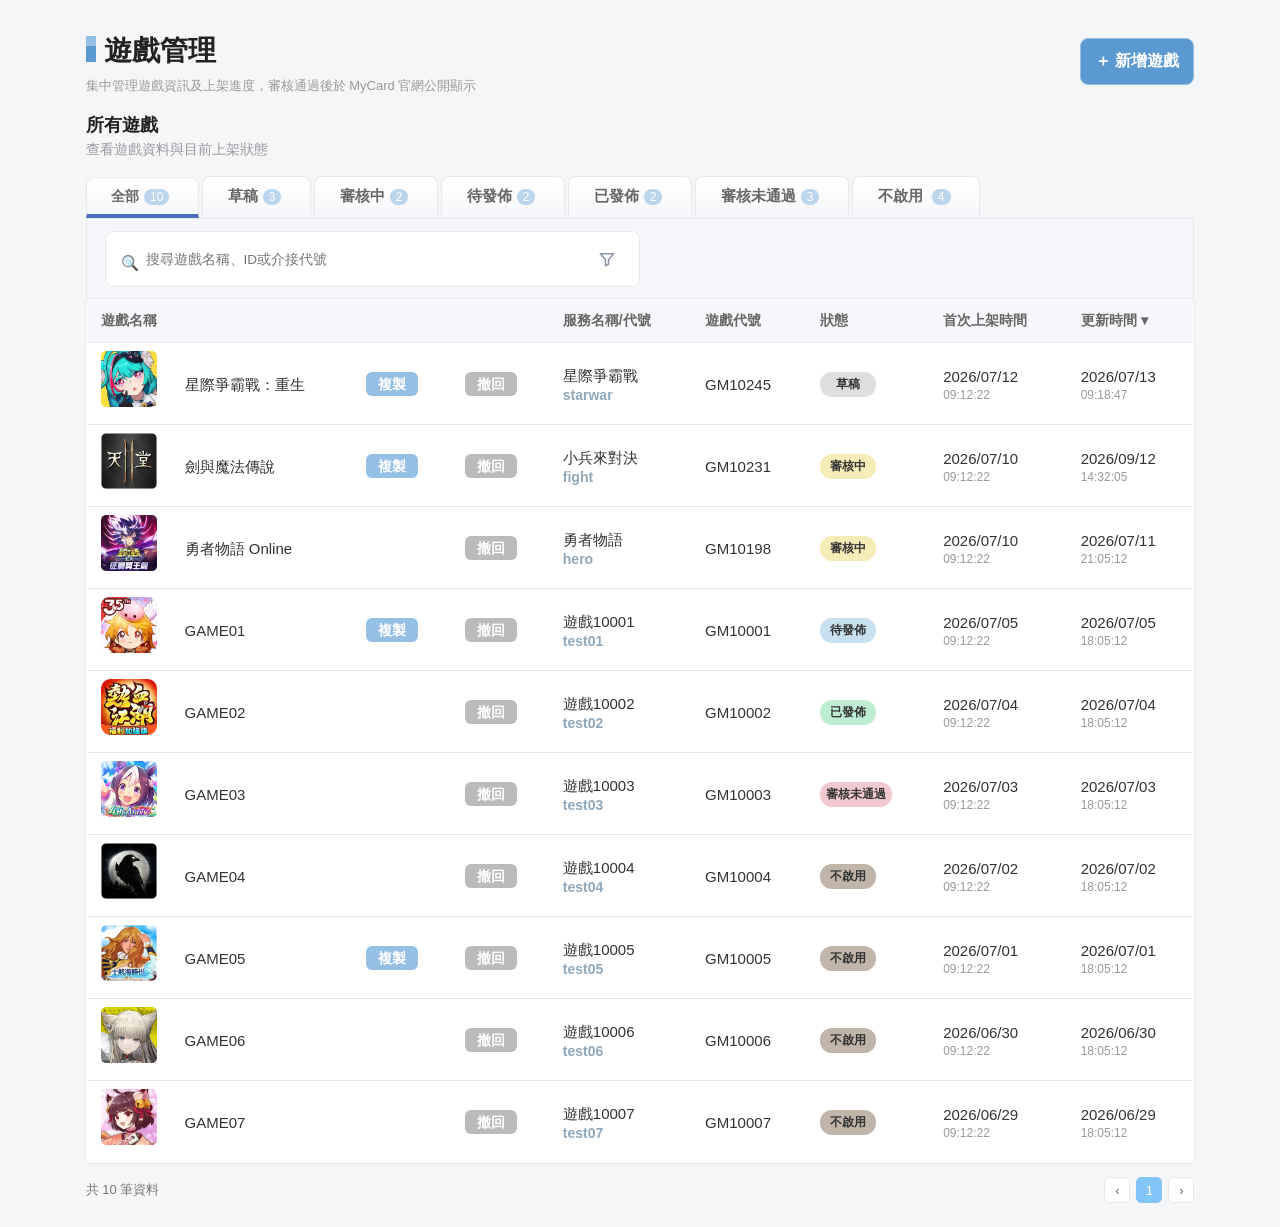
==== commit e9a46241: "1014樣式修改" ====
--- a/main.html
+++ b/main.html
@@ -13,88 +13,17 @@
 <script src="js/step.js"></script>
 
 
-
-<style id="step2-done-style">
-/* 步驟完成後，右側／上方步驟名稱顯示綠色 */
-#stepper .step-node.done .step-label {
-  color: #22A06B !important;
-}
-#stepper .step-node.done .step-circle {
-  color: #22A06B;
-}
-</style>
-
-<style id="area-tag-selected-style">
-#game-intro .area-tag li.selected {
-  background: #5b9ad1;
-  color: #fff;
-}
-#game-intro .area-tag li.locked {
-  background: #dddddd !important;
-  color: #888 !important;
-  cursor: not-allowed !important;
-  pointer-events: none;
-}
-</style>
-
-
-
-
-
-<style id="remove-topbar-sidebar-style">
-  /* 隱藏上方 Topbar 與左側 Sidebar，讓主內容區延展至全寬 */
-  body .topbar,
-  body .layout > .sidebar {
-    display: none !important;
-  }
-  body .layout {
-    display: block !important;
-    width: 100% !important;
-    max-width: none !important;
-    margin: 0 !important;
-    padding: 0 !important;
-  }
-  body .layout > .main {
-    display: block !important;
-    width: 100% !important;
-    max-width: none !important;
-    margin: 0 !important;
-    box-sizing: border-box !important;
-  }
+<style>
+  /* 已移除 topbar 與 sidebar，主內容改為全寬顯示 */
+  .topbar, .sidebar { display: none !important; }
+  .layout { display: block !important; width: 100% !important; max-width: none !important; margin: 0 !important; padding-left: 0 !important; }
+  .main { width: 100% !important; max-width: none !important; margin-left: 0 !important; padding-left: 24px; padding-right: 24px; box-sizing: border-box; }
 </style>
 
 </head>
 <body>
 
-<div class="topbar">
-  <div class="topbar-left">
-    <span class="hamburger">&#9776;</span>
-	<span class="hamburger2">&#9776;</span>
-    <span class="logo">MyCard遊蹤管理系統</span>
-  </div>
-</div>
-
 <div class="layout">
-  <div class="sidebar">
-    <div class="profile">
-      <div class="avatar"></div>
-      <div>
-        <div class="profile-name">SW運推_商嘉</div>
-        <div class="profile-sub">修改密碼</div>
-      </div>
-      <button class="logout-btn">登出</button>
-    </div>
-
-    <div class="nav-item active-top">遊戲資料</div>
-    <div class="nav-item">取消案件回應 <span class="arrow">▸</span></div>
-    <div class="nav-item">公司資料維護 <span class="arrow">▸</span></div>
-    <div class="nav-item">使用者資料維護 <span class="arrow">▸</span></div>
-    <div class="nav-item">交易明細及產經資料查詢 <span class="arrow">▸</span></div>
-    <div class="nav-item">取消交易資訊 <span class="arrow">▸</span></div>
-    <div class="nav-item">廠商客服專用宣傳 <span class="arrow">▸</span></div>
-    <div class="nav-item">電註業合意未提款資料查詢 <span class="arrow">▸</span></div>
-  </div>
-
   <div class="main">
 
     <!-- ============ PAGE: 功能首頁 ============ -->
@@ -673,10 +602,10 @@
                 <span class="required-star">*</span>
                 <span class="tooltip-wrap">
                   <button class="tooltip-icon" type="button">?</button>
-                  <div class="tooltip-popover">此資訊不會公開顯示</div>
+                  <div class="tooltip-popover">請填寫合約上的完整公司名稱</div>
                 </span>
               </div>
-              <div class="field-caption">請填寫合約上的完整公司名稱</div>
+              <div class="field-caption">此資訊不會公開顯示</div>
               <input class="field-input" type="text" id="field-company-input" placeholder="玩客數位科技有限公司">
               <div class="field-error-msg" style="display:none;">⚠ 公司名稱為必填</div>
             </div>
@@ -692,7 +621,7 @@
               </div>
               <div class="field-caption">參數名稱：FacServiceId</div>
               <div class="select-wrap">
-                <input class="field-input" type="text" id="field-service-input" placeholder="請選擇介接代號" readonly>
+                <input class="field-input" type="text" id="field-service-input" placeholder="請選擇 FacServiceId" readonly>
               </div>
             </div>
 
@@ -705,8 +634,8 @@
                   <div class="tooltip-popover">用於系統比對遊戲資料，請填寫正確的遊戲代號；若不清楚請洽 MyCard 窗口取得</div>
                 </span>
               </div>
-              <div class="field-caption">參數名稱：FacGameId</div>
-              <input class="field-input" type="text" id="field-gamecode-input" placeholder="範例：sword001">
+              <div class="field-caption">參數名稱：FacGameId / 範例：sword001</div>
+              <input class="field-input" type="text" id="field-gamecode-input" placeholder="請填寫 API 傳送的遊戲 ID">
             </div>
 			  
 			<div class="field-group">
@@ -718,7 +647,7 @@
                   <div class="tooltip-popover">請填寫遊戲官方繁體中文名稱</div>
                 </span>
               </div>
-              <input class="field-input" type="text" id="field-gamecode-input" placeholder="範例：劍與魔法傳說">
+              <input class="field-input" type="text" id="field-gamecode-input" placeholder="請填寫遊戲官方繁體中文名稱">
             </div>
           </div>
 
@@ -740,7 +669,7 @@
             <p class="block-desc">填寫遊戲介紹及展示素材，讓玩家快速了解您的遊戲</p>
 			  
 <div id="game-intro">
-	<h5>語系內容</h5><h6>以下兩個欄位依語系分別填寫：先選語系 → 填寫名稱與介紹 → 選擇顯示地區</h6>
+	<h5>多語系設定</h5><h6>以下兩個欄位依語系分別填寫：先選語系 → 填寫名稱與介紹 → 選擇顯示地區</h6>
 	
             <div class="lang-tab-row">
               <div class="lang-tabs" id="langTabs">
@@ -788,12 +717,12 @@
                 <div class="rt-toolbar">
                   <span><b>B</b></span><span><i>I</i></span><span><u>U</u></span><span><s>S</s></span><span>HTML</span><span>•</span><span>1.</span><span>&lt;&gt;</span>
                 </div>
-                <textarea class="rt-textarea" id="field-desc-input" placeholder="遊戲介紹內容"></textarea>
+                <textarea class="rt-textarea" id="field-desc-input" placeholder="介紹遊戲特色、玩法與世界觀"></textarea>
 				<div class="field-label-row">
                   <span class="field-label">顯示地區</span>
                   <span class="required-star">*</span><span class="multiple_select">可多選</span>
                 </div>
-                <div class="field-caption">選擇此語系要出現在哪些地區的網站，已被其他語系選用的地區會鎖定</div>
+                <div class="field-caption">選擇此語系要在哪些地區的 MyCard 官網顯示，已被其他語系選擇的地區將無法再次選擇</div>
 				<div class="area-tag">
 					<li>台灣</li>
 					<li>Global</li>
@@ -816,7 +745,7 @@
                 </span>
               </div>
               <div class="field-caption">無簡稱可不填</div>
-              <input class="field-input" type="text" id="field-shortname-input" placeholder="遊戲簡稱">
+              <input class="field-input" type="text" id="field-shortname-input" placeholder="請填寫遊戲常用簡稱">
             </div>
 
             <div class="field-group">
@@ -946,9 +875,9 @@
                   <div class="tooltip-popover">方便玩家依標籤找到您的遊戲</div>
                 </span>
               </div>
-              <div class="field-caption">設定遊戲標籤，方便用戶依標籤找到您的遊戲</div>
+              <div class="field-caption">每個分類至少選擇 1 個標籤，最多選擇 3 個。請完成各分類的標籤選擇。</div>
               <div class="tag-row">
-                <input class="field-input tag-input" type="text" id="field-tags-input" placeholder="遊戲標籤" readonly>
+                <input class="field-input tag-input" type="text" id="field-tags-input" placeholder="" readonly>
                 <button class="btn-tag-select" type="button" id="btnTagSelect">選擇標籤</button>
               </div>
             </div>
@@ -1045,7 +974,7 @@
                   </span>
                 </div>
                 <div class="field-caption">提供含MyCard 儲值功能的網頁商店連結</div>
-                <input class="field-input" type="text" id="field-webshop-input" placeholder="https://">
+                <input class="field-input" type="text" id="field-webshop-input" placeholder="請填寫遊戲商城連結">
               </div>
             </div>
 
@@ -1064,7 +993,7 @@
                   </span>
                 </div>
                 <div class="field-caption">提供含MyCard 儲值功能的APK安裝包供用戶下載</div>
-                <input class="field-input" type="text" id="field-androidapk-input" placeholder="https://">
+                <input class="field-input" type="text" id="field-androidapk-input" placeholder="請填寫 APK 下載連結">
               </div>
 
               <div class="field-group">
@@ -1076,7 +1005,7 @@
                   </span>
                 </div>
                 <div class="field-caption">如iOS 版提供MyCard儲值入口，請填寫App Store下載連結</div>
-                <input class="field-input" type="text" id="field-iosappstore-input" placeholder="https://">
+                <input class="field-input" type="text" id="field-iosappstore-input" placeholder="如 iOS 版本提供 MyCard 儲值入口，請填寫 App Store 下載連結">
               </div>
             </div>
 
@@ -1095,7 +1024,7 @@
                   </span>
                 </div>
                 <div class="field-caption">提供支援 MyCard 儲值的 PC 版遊戲安裝連結</div>
-                <input class="field-input" type="text" id="field-pcstore-input" placeholder="https://">
+                <input class="field-input" type="text" id="field-pcstore-input" placeholder="請填寫 PC 版下載連結">
               </div>
             </div>
 
@@ -1182,6 +1111,7 @@
                   <div class="tooltip-popover">點擊欄位開啟時間選擇器，選擇您期望曝光的日期與時間（精確到分鐘）</div>
                 </span>
               </div>
+			   <div class="field-caption">實際上架時間依審核結果為準</div>
               <div class="datetime-wrap">
                 <input class="field-input" type="text" id="field-datetime-input" placeholder="2026/09/11 15:30" readonly>
                 <div class="dt-picker" id="dtPicker">
@@ -2591,38 +2521,108 @@
 })();
 </script>
 
+<!-- 返回遊戲管理確認彈窗 -->
+<div class="return-confirm-overlay" id="returnConfirmOverlay" aria-hidden="true">
+  <div class="return-confirm-modal" role="dialog" aria-modal="true" aria-labelledby="returnConfirmTitle" aria-describedby="returnConfirmSubtitle">
+    <button type="button" class="return-confirm-close" id="returnConfirmClose" aria-label="關閉彈窗">×</button>
+    <h3 id="returnConfirmTitle">返回遊戲管理</h3>
+    <p id="returnConfirmSubtitle">資料已儲存為草稿</p>
+    <div class="return-confirm-actions">
+      <button type="button" class="return-confirm-submit" id="returnConfirmSubmit">返回遊戲列表</button>
+    </div>
+  </div>
+</div>
+
+<style id="return-confirm-modal-style">
+.return-confirm-overlay{
+  position:fixed;inset:0;z-index:10000;display:none;align-items:center;justify-content:center;
+  padding:20px;background:rgba(20,29,48,.48);
+}
+.return-confirm-overlay.is-open{display:flex}
+.return-confirm-modal{
+  position:relative;width:min(100%,480px);padding:28px 28px 22px;background:#fff;border:1px solid #e6eaf0;
+  border-radius:16px;box-shadow:0 24px 70px rgba(18,35,65,.24);color:#202b3c;
+}
+.return-confirm-modal h3{margin:0 36px 8px 0;font-size:20px;line-height:1.4;font-weight:700}
+.return-confirm-modal p{margin:0;color:#68758a;font-size:14px;line-height:1.7}
+.return-confirm-close{
+  position:absolute;right:16px;top:14px;width:32px;height:32px;border:0;border-radius:8px;
+  background:transparent;color:#7b8798;font-size:24px;line-height:1;cursor:pointer;
+}
+.return-confirm-close:hover{background:#f1f4f8;color:#27364d}
+.return-confirm-actions{display:flex;justify-content:flex-end;align-items:center;gap:10px;margin-top:28px}
+.return-confirm-cancel,.return-confirm-submit{
+  min-height:40px;padding:9px 18px;border-radius:8px;font:inherit;font-size:14px;font-weight:600;cursor:pointer;
+}
+.return-confirm-cancel{border:1px solid #d8deea;background:#fff;color:#46536a}
+.return-confirm-cancel:hover{background:#f5f7fa}
+.return-confirm-submit{border:1px solid #2868d8;background:#4b6ec0;color:#fff}
+.return-confirm-submit:hover{background:#395aa8;border-color:#1f56b8}
+@media(max-width:520px){.return-confirm-modal{padding:24px 20px 20px}.return-confirm-actions{gap:8px}.return-confirm-submit{padding:9px 12px}}
+</style>
+
 <script id="return-to-game-management">
 document.addEventListener('DOMContentLoaded', function () {
-  // 所有頁面標題區中的「返回遊戲管理」都回到最初的遊戲管理列表
-  document.querySelectorAll('.page-header-text').forEach(function (header) {
-    header.querySelectorAll('a, button, [role="button"]').forEach(function (control) {
-      if ((control.textContent || '').replace(/\s/g, '').includes('返回遊戲管理')) {
-        control.addEventListener('click', function (event) {
-          event.preventDefault();
-          var home = document.getElementById('page-home');
-          var wizard = document.getElementById('page-wizard');
-          if (home) home.style.display = '';
-          if (wizard) wizard.style.display = 'none';
-
-          // 回到初始的「全部」遊戲列表狀態
-          var searchInput = document.getElementById('searchInput');
-          if (searchInput) {
-            searchInput.value = '';
-            searchInput.dispatchEvent(new Event('input', { bubbles: true }));
-          }
-          var filterChip = document.getElementById('filterChip');
-          if (filterChip) filterChip.hidden = true;
-          var filterMenu = document.getElementById('filterMenu');
-          if (filterMenu) filterMenu.hidden = true;
-          var filterBtn = document.getElementById('filterBtn');
-          if (filterBtn) filterBtn.classList.remove('on');
-
-          var allTab = document.getElementById('state_tab1');
-          if (allTab) allTab.click();
-          window.scrollTo({ top: 0, behavior: 'smooth' });
-        });
-      }
+  var overlay = document.getElementById('returnConfirmOverlay');
+  var closeBtn = document.getElementById('returnConfirmClose');
+  var submitBtn = document.getElementById('returnConfirmSubmit');
+  var returnLink = document.querySelector('#return-list a');
+
+  function openReturnConfirm(event) {
+    if (event) {
+      event.preventDefault();
+      event.stopPropagation();
+    }
+    if (!overlay) return;
+    overlay.classList.add('is-open');
+    overlay.setAttribute('aria-hidden', 'false');
+    if (submitBtn) submitBtn.focus();
+  }
+
+  function closeReturnConfirm() {
+    if (!overlay) return;
+    overlay.classList.remove('is-open');
+    overlay.setAttribute('aria-hidden', 'true');
+  }
+
+  function returnToGameList() {
+    closeReturnConfirm();
+    var home = document.getElementById('page-home');
+    var wizard = document.getElementById('page-wizard');
+    if (home) home.style.display = '';
+    if (wizard) wizard.style.display = 'none';
+
+    // 返回遊戲管理列表時，重設為「全部」列表狀態
+    var searchInput = document.getElementById('searchInput');
+    if (searchInput) {
+      searchInput.value = '';
+      searchInput.dispatchEvent(new Event('input', { bubbles: true }));
+    }
+    var filterChip = document.getElementById('filterChip');
+    if (filterChip) filterChip.hidden = true;
+    var filterMenu = document.getElementById('filterMenu');
+    if (filterMenu) filterMenu.hidden = true;
+    var filterBtn = document.getElementById('filterBtn');
+    if (filterBtn) filterBtn.classList.remove('on');
+
+    var allTab = document.getElementById('state_tab1');
+    if (allTab) allTab.click();
+    window.scrollTo({ top: 0, behavior: 'smooth' });
+  }
+
+  if (returnLink) returnLink.addEventListener('click', openReturnConfirm);
+  if (closeBtn) closeBtn.addEventListener('click', closeReturnConfirm);
+  if (submitBtn) submitBtn.addEventListener('click', returnToGameList);
+
+  if (overlay) {
+    overlay.addEventListener('click', function (event) {
+      if (event.target === overlay) closeReturnConfirm();
     });
+  }
+  document.addEventListener('keydown', function (event) {
+    if (event.key === 'Escape' && overlay && overlay.classList.contains('is-open')) {
+      closeReturnConfirm();
+    }
   });
 });
 </script>
--- a/css/L.css
+++ b/css/L.css
@@ -1011,6 +1011,27 @@
   .step-label{font-size:16px;line-height:24px; color:#8a8a8e;white-space:nowrap;}
 .step-node.current .step-label{color:#5b9ad1;font-weight:700;}
   .step-line{flex:1;height:1px;background:#dcdde1;margin:0 2px;min-width:4px;}
+/* 步驟完成後，右側／上方步驟名稱顯示綠色 */
+#stepper .step-node.done .step-label {
+  color: #22A06B !important;
+}
+#stepper .step-node.done .step-circle {
+  color: #22A06B;
+}
+</style>
+
+<style id="area-tag-selected-style">
+#game-intro .area-tag li.selected {
+  background: #5b9ad1;
+  color: #fff;
+}
+#game-intro .area-tag li.locked {
+  background: #dddddd !important;
+  color: #888 !important;
+  cursor: not-allowed !important;
+  pointer-events: none;
+}
+
 
   /* Content card */
   .content-card{background:#fff;border:1px solid var(--border);border-radius:8px;padding:32px 36px 36px 36px;}
--- a/css/LM.css
+++ b/css/LM.css
@@ -1011,6 +1011,27 @@
   .step-label{font-size:14px;line-height:24px; color:#8a8a8e;white-space:nowrap;}
 .step-node.current .step-label{color:#5b9ad1;font-weight:700;}
   .step-line{flex:1;height:1px;background:#dcdde1;margin:0 2px;min-width:4px;}
+/* 步驟完成後，右側／上方步驟名稱顯示綠色 */
+#stepper .step-node.done .step-label {
+  color: #22A06B !important;
+}
+#stepper .step-node.done .step-circle {
+  color: #22A06B;
+}
+</style>
+
+<style id="area-tag-selected-style">
+#game-intro .area-tag li.selected {
+  background: #5b9ad1;
+  color: #fff;
+}
+#game-intro .area-tag li.locked {
+  background: #dddddd !important;
+  color: #888 !important;
+  cursor: not-allowed !important;
+  pointer-events: none;
+}
+
 
   /* Content card */
   .content-card{background:#fff;border:1px solid var(--border);border-radius:8px;padding:32px 36px 36px 36px;}
